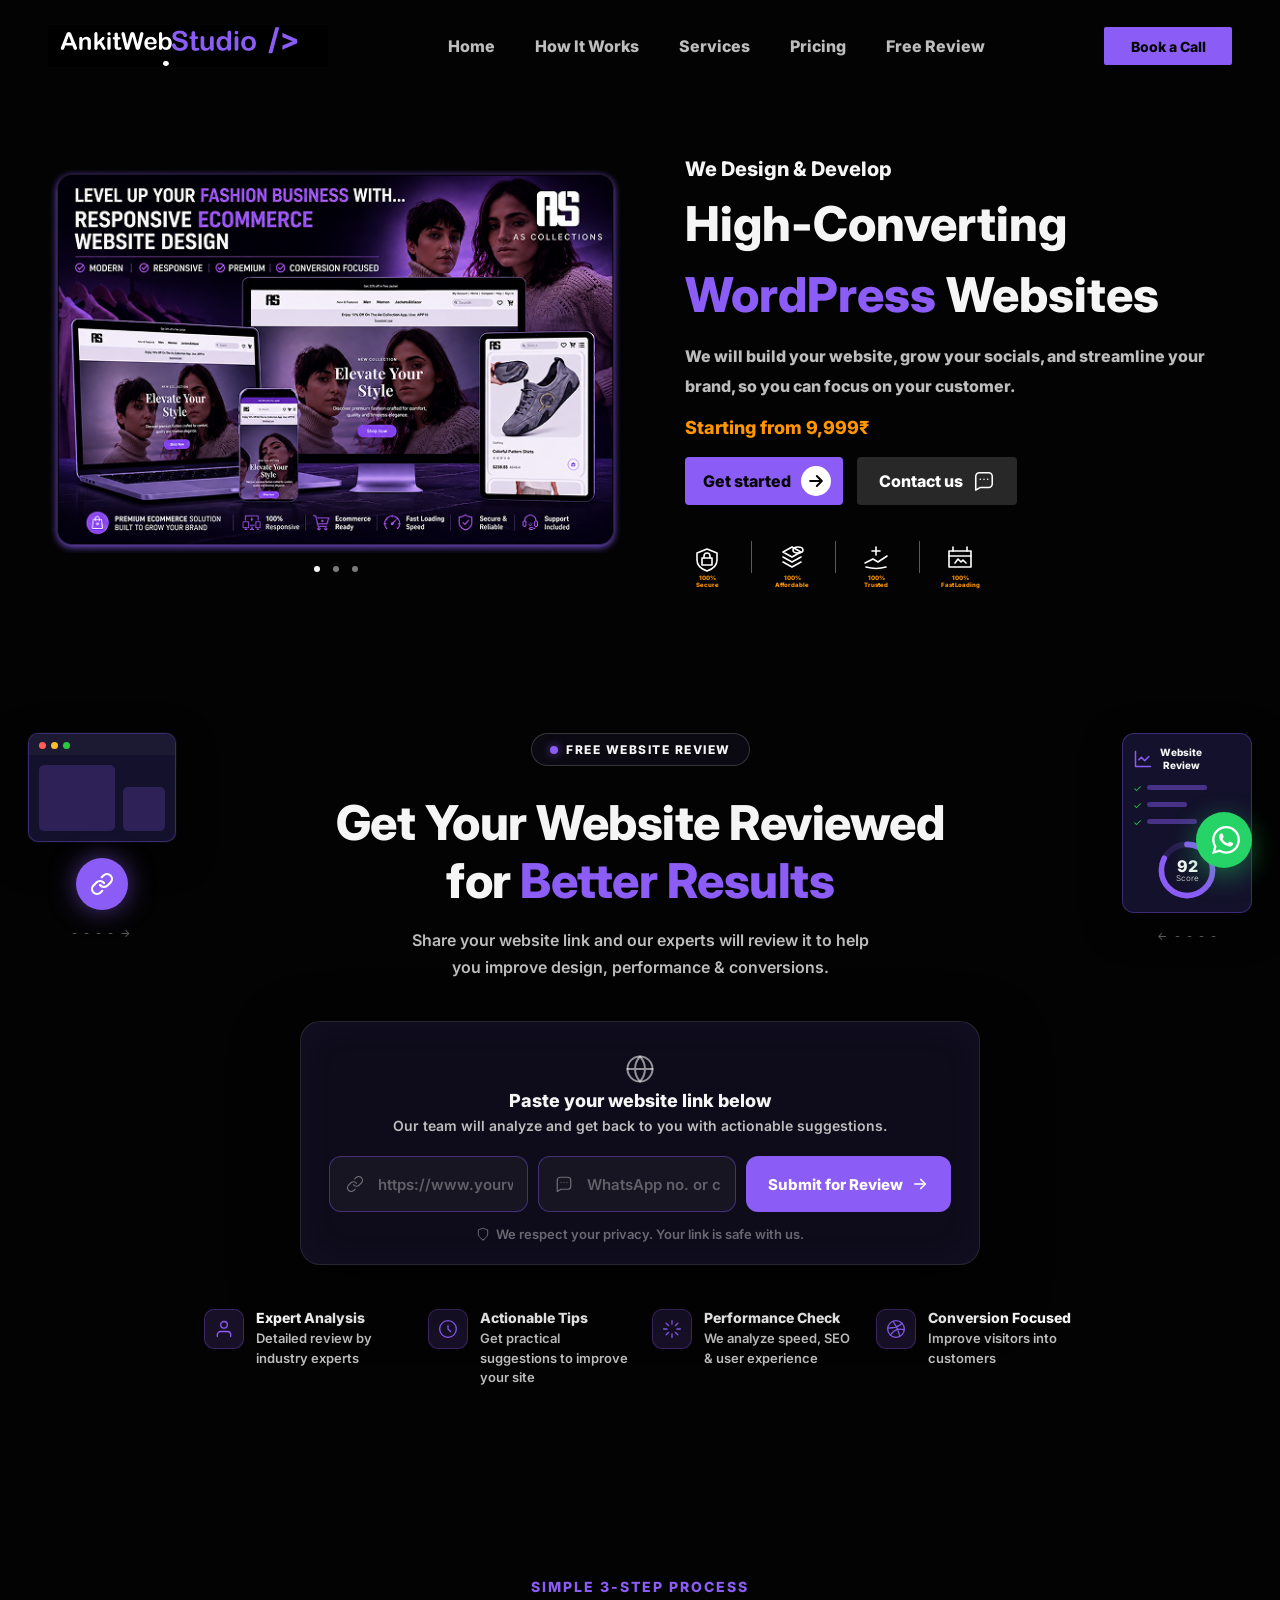
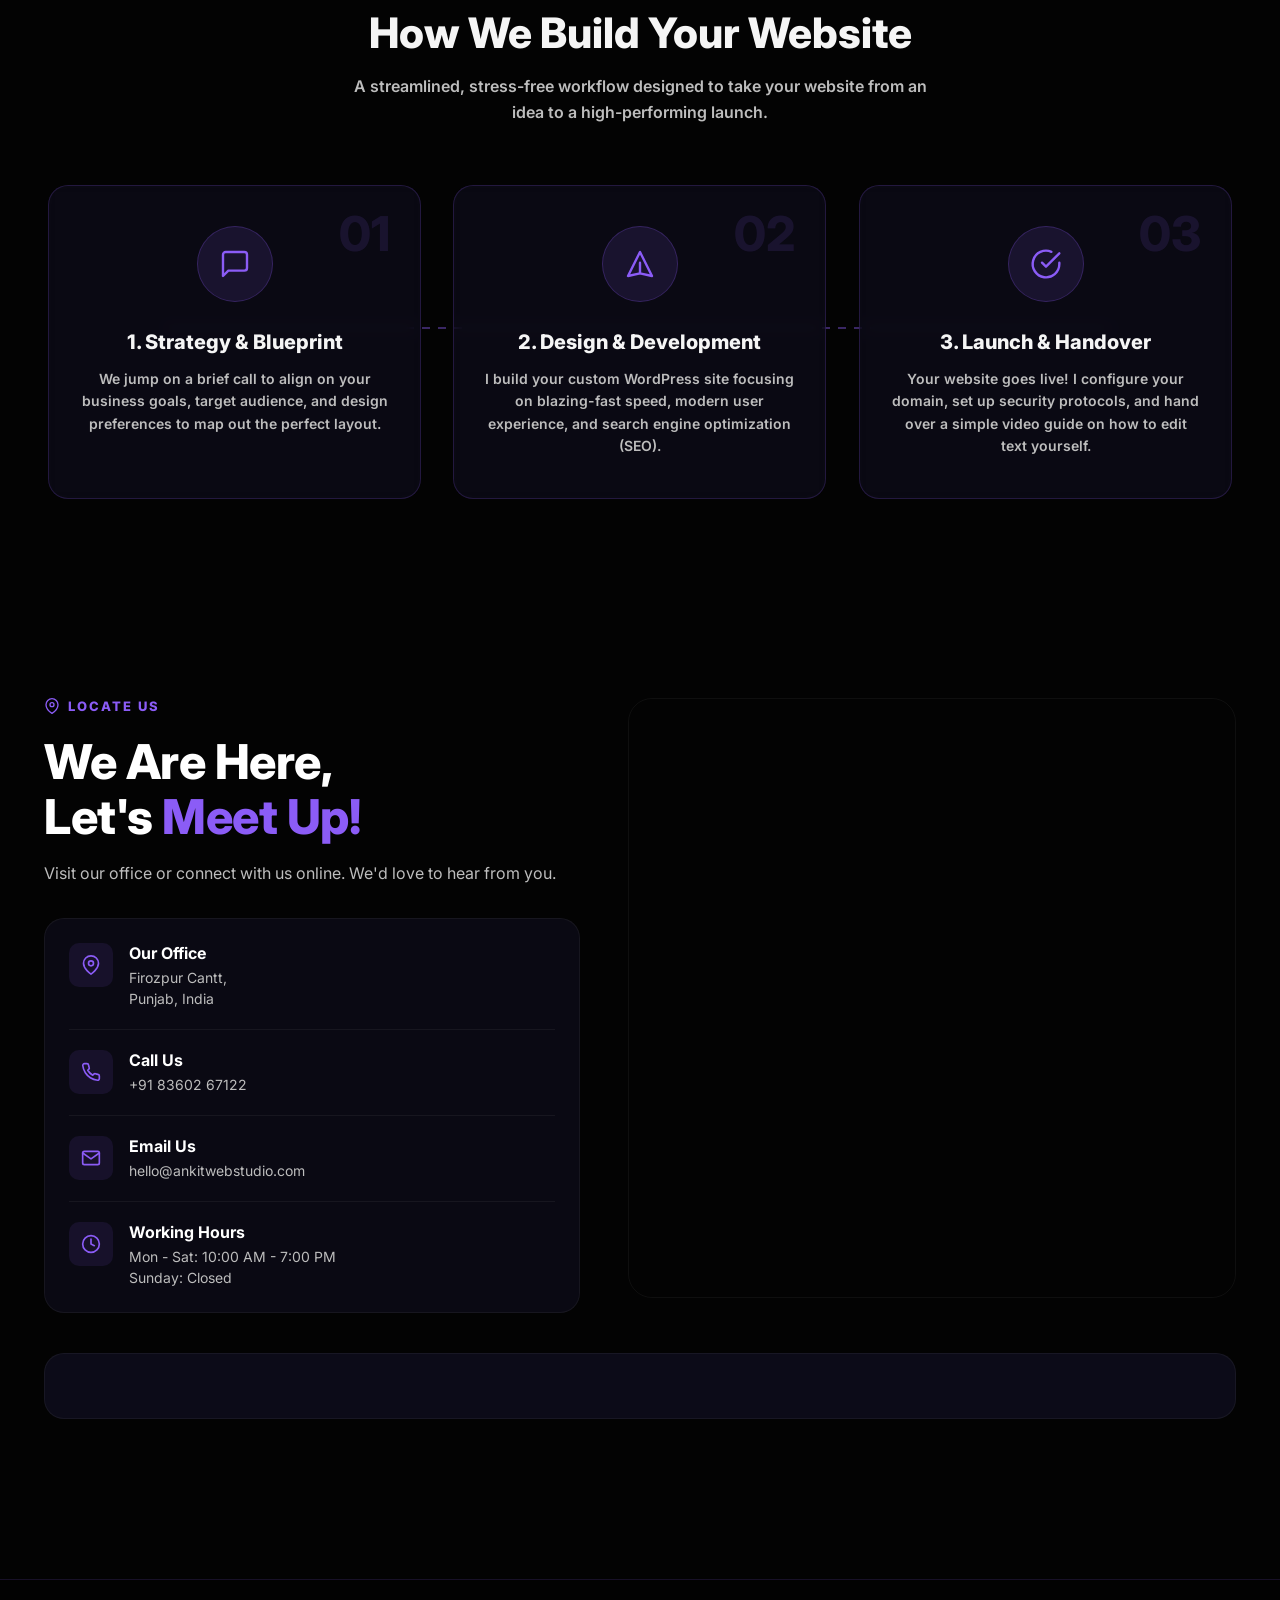
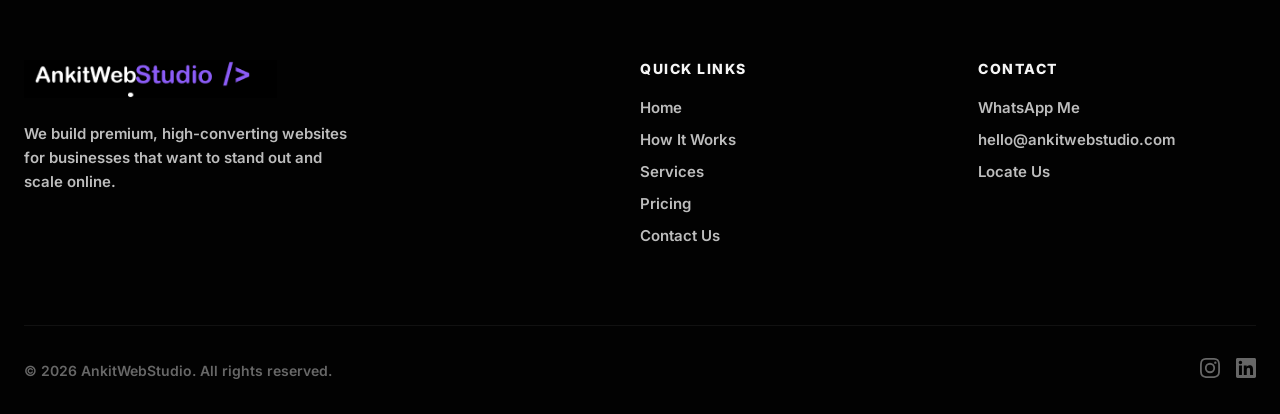
==== index.html @ 0207dfc1 "Nn" ====
<!DOCTYPE html>
<html lang="en">
<head>

<link rel="icon" href="/favicon.png" type="image/png">
<link rel="apple-touch-icon" href="/favicon.png">
<meta name="theme-color" content="#000000">

  <meta charset="UTF-8">
  <meta name="viewport" content="width=device-width, initial-scale=1.0">
  <title>AnkitWebStudio | WordPress Web Design & Development</title>
  <meta name="description" content="AnkitWebStudio builds high-converting, premium WordPress websites starting from ₹9,999. Get a fast, secure, and SEO-optimized website for your business today.">
  <meta name="keywords" content="WordPress Web Design, Web Development, Custom Websites, E-commerce, WooCommerce, Website Redesign, Noida Web Designer, AnkitWebStudio">
  <meta name="author" content="AnkitWebStudio">
  <meta name="robots" content="index, follow">
  <link rel="canonical" href="https://www.ankitwebstudio.com/">
  


  <!-- Open Graph / Facebook -->
  <meta property="og:type" content="website">
  <meta property="og:url" content="https://www.ankitwebstudio.com/">
  <meta property="og:title" content="AnkitWebStudio | WordPress Web Design & Development">
  <meta property="og:description" content="AnkitWebStudio builds high-converting, premium WordPress websites starting from ₹9,999. Get a fast, secure, and SEO-optimized website for your business today.">
  <meta property="og:image" content="https://www.ankitwebstudio.com/Assets/final3 1.png">

  <!-- Twitter -->
  <meta property="twitter:card" content="summary_large_image">
  <meta property="twitter:url" content="https://www.ankitwebstudio.com/">
  <meta property="twitter:title" content="AnkitWebStudio | WordPress Web Design & Development">
  <meta property="twitter:description" content="AnkitWebStudio builds high-converting, premium WordPress websites starting from ₹9,999. Get a fast, secure, and SEO-optimized website for your business today.">
  <meta property="twitter:image" content="https://www.ankitwebstudio.com/asset/">

  <!-- Schema.org Markup -->
  <script type="application/ld+json">
  {
    "@context": "https://schema.org",
    "@type": "ProfessionalService",        
    "name": "AnkitWebStudio",
    "image": "https://www.ankitwebstudio.com/Assets/final3 1.png",
    "description": "AnkitWebStudio builds high-converting, premium WordPress websites starting from ₹9,999.",
    "address": {
      "@type": "PostalAddress",
      "streetAddress": "Firozpur Cantt",
      "addressLocality": "Firozpur Cantt",
      "addressRegion": "Punjab",
      "postalCode": "152001",
      "addressCountry": "IN"
    },
    "telephone": "+918360267122",
    "url": "https://www.ankitwebstudio.com",
    "priceRange": "₹9,999 - ₹25,000",
    "openingHoursSpecification": {
      "@type": "OpeningHoursSpecification",
      "dayOfWeek": [
        "Monday",
        "Tuesday",
        "Wednesday",
        "Thursday",
        "Friday",
        "Saturday"
      ],
      "opens": "10:00",
      "closes": "19:00"
    }
  }
  </script>

  <link rel="preconnect" href="https://fonts.googleapis.com">
  <link rel="preconnect" href="https://fonts.gstatic.com" crossorigin>
  <link href="https://fonts.googleapis.com/css2?family=Inter:wght@600;700;800&display=swap" rel="stylesheet">
  <link rel="stylesheet" href="style.css">
</head>
<body>
  <main class="page-shell">
    <header class="site-header" aria-label="Primary navigation">
      <a class="brand" href="#" aria-label="AnkitWebStudio home">
        <img src="Assets/final3 1.png" alt="AnkitWebStudio">
      </a>

      <button class="menu-toggle" type="button" aria-label="Open menu" aria-expanded="false">
        <span></span>
        <span></span>
        <span></span>
      </button>

      <nav class="main-nav" aria-label="Main menu">
        <a href="#home">Home</a>
        <a href="#process">How It Works</a>
        <a href="services.html">Services</a>
        <a href="services.html#pricing">Pricing</a>
        <a href="#review">Free Review</a>
      </nav>

      <a class="header-cta" href="tel:+918360267122">Book a Call</a>
    </header>

    <section class="hero" id="home">
      <div class="slider-panel" aria-label="Website design preview">
        <div class="slider-frame">
           <a href="https://as-collections-delta.vercel.app/">
          <img class="slide-image active" src="Assets/heroimg.png" alt="Fashion ecommerce website preview across laptop, desktop, phone, and tablet">
          </a>
        </div>
        <div class="slider-dots" role="tablist" aria-label="Preview slides">
          <button class="dot is-active" type="button" aria-label="Show slide 1"></button>
          <button class="dot" type="button" aria-label="Show slide 2"></button>
          <button class="dot" type="button" aria-label="Show slide 3"></button>
        </div>
      </div>

      <div class="hero-copy">
        <p class="eyebrow">We Design &amp; Develop</p>
        <h1>
          <span class="title-line">High-Converting</span>
          <span class="title-line title-service">
            <span class="accent-word">WordPress</span>
            <span>Websites</span>
          </span>
        </h1>
        <p class="subtitle">
          We will build your website, grow your socials, and streamline your
          brand, so you can focus on your customer.
          <strong>,Starting from 9,999₹</strong>
        </p>
        <p class="price-line">Starting from 9,999&#8377;</p>

        <div class="hero-actions">
          <a class="primary-btn" href="services.html#pricing">
            <span>Get started</span>
            <svg viewBox="0 0 24 24" aria-hidden="true">
              <path d="M5 12h12"></path>
              <path d="m13 6 6 6-6 6"></path>
            </svg>
          </a>
          <a class="secondary-btn" href="contact.html">
            <span>Contact us</span>
            <svg viewBox="0 0 24 24" aria-hidden="true">
              <path d="M21 15a4 4 0 0 1-4 4H8l-5 3V7a4 4 0 0 1 4-4h10a4 4 0 0 1 4 4z"></path>
              <path d="M8 10h.01"></path>
              <path d="M12 10h.01"></path>
              <path d="M16 10h.01"></path>
            </svg>
          </a>
        </div>

        <ul class="trust-list" aria-label="Website benefits">
          <li>
            <span class="trust-icon">
              <svg viewBox="0 0 32 32" aria-hidden="true">
                <path d="M6 12 16 8l10 4v7c0 6-4 9-10 11-6-2-10-5-10-11z"></path>
                <path d="M11 17h10v7H11z"></path>
                <path d="M13 17v-2a3 3 0 0 1 6 0v2"></path>
              </svg>
            </span>
            <span>100%</span>
            <b>Secure</b>
          </li>
          <li>
            <span class="trust-icon">
              <svg viewBox="0 0 32 32" aria-hidden="true">
                <path d="m7 21 9 5 9-5"></path>
                <path d="m7 16 9 5 9-5"></path>
                <path d="m7 11 9 5 9-5-9-5z"></path>
                <path d="M22 6c3 0 5 1 5 3s-2 3-5 3-5-1-5-3 2-3 5-3z"></path>
              </svg>
            </span>
            <span>100%</span>
            <b>Affordable</b>
          </li>
          <li>
            <span class="trust-icon">
              <svg viewBox="0 0 32 32" aria-hidden="true">
                <path d="m5 22 8-4 5 3 9-6"></path>
                <path d="M12 10h8"></path>
                <path d="M16 6v8"></path>
                <path d="M6 26c7 2 13 2 20 0"></path>
              </svg>
            </span>
            <span>100%</span>
            <b>Trusted</b>
          </li>
          <li>
            <span class="trust-icon">
              <svg viewBox="0 0 32 32" aria-hidden="true">
                <path d="M5 10h22v16H5z"></path>
                <path d="M5 15h22"></path>
                <path d="M9 6v4"></path>
                <path d="M23 6v4"></path>
                <path d="m11 22 3-4 3 3 2-2 3 3"></path>
              </svg>
            </span>
            <span>100%</span>
            <b>Fast Loading</b>
          </li>
        </ul>
      </div>
    </section>

    <section class="mobile-choice" aria-labelledby="choice-title">
      <h2 id="choice-title">Why Choose <span>AnkitWebStudio?</span></h2>
      <p>We don't just build websites, we build digital experiences that drive results.</p>
    </section>

    <!-- FREE WEBSITE REVIEW SECTION -->
    <section class="review-section" id="review" aria-labelledby="review-title">

      <!-- Floating mock UI cards -->
      <div class="review-mockup review-mockup--left" aria-hidden="true">
        <div class="mock-browser">
          <div class="mock-browser__dots">
            <span class="mock-dot mock-dot--red"></span>
            <span class="mock-dot mock-dot--yellow"></span>
            <span class="mock-dot mock-dot--green"></span>
          </div>
          <div class="mock-browser__body">
            <div class="mock-thumb mock-thumb--wide"></div>
            <div class="mock-thumb mock-thumb--sq"></div>
          </div>
        </div>
        <div class="mock-link-btn" aria-hidden="true">
          <svg viewBox="0 0 24 24" fill="none" stroke="currentColor" stroke-width="2.2" stroke-linecap="round" stroke-linejoin="round">
            <path d="M10 13a5 5 0 0 0 7.54.54l3-3a5 5 0 0 0-7.07-7.07l-1.72 1.71"/>
            <path d="M14 11a5 5 0 0 0-7.54-.54l-3 3a5 5 0 0 0 7.07 7.07l1.71-1.71"/>
          </svg>
        </div>
        <div class="mock-arrow mock-arrow--right" aria-hidden="true">- - - - →</div>
      </div>

      <div class="review-mockup review-mockup--right" aria-hidden="true">
        <div class="mock-score-card">
          <div class="mock-score-card__header">
            <svg viewBox="0 0 24 24" fill="none" stroke="currentColor" stroke-width="1.8" stroke-linecap="round" stroke-linejoin="round" class="mock-score-icon"><path d="M3 3v18h18"/><path d="m19 9-5 5-4-4-3 3"/></svg>
            <span>Website<br>Review</span>
          </div>
          <div class="mock-score-card__checks">
            <span class="mock-check">✓ <span class="mock-bar"></span></span>
            <span class="mock-check">✓ <span class="mock-bar mock-bar--sm"></span></span>
            <span class="mock-check">✓ <span class="mock-bar mock-bar--md"></span></span>
          </div>
          <div class="mock-score-ring">
            <svg viewBox="0 0 80 80" class="mock-ring-svg">
              <circle cx="40" cy="40" r="32" fill="none" stroke="rgba(139,92,246,.18)" stroke-width="7"/>
              <circle cx="40" cy="40" r="32" fill="none" stroke="#8B5CF6" stroke-width="7"
                stroke-dasharray="201" stroke-dashoffset="36" stroke-linecap="round"
                transform="rotate(-90 40 40)"/>
            </svg>
            <div class="mock-ring-label"><span class="mock-ring-num">92</span><small>Score</small></div>
          </div>
        </div>
        <div class="mock-arrow mock-arrow--left" aria-hidden="true">← - - - -</div>
      </div>

      <!-- Badge -->
      <div class="review-badge" aria-label="Free Website Review">
        <span class="review-badge__dot"></span>
        FREE WEBSITE REVIEW
      </div>

      <!-- Heading -->
      <h2 class="review-heading" id="review-title">
        Get Your Website Reviewed<br>
        for <span class="review-accent">Better Results</span>
      </h2>

      <p class="review-subheading">
        Share your website link and our experts will review it to help<br class="review-br">
        you improve design, performance &amp; conversions.
      </p>

      <!-- Input card -->
      <div class="review-card">
        <div class="review-card__top">
          <svg class="review-globe" viewBox="0 0 24 24" fill="none" stroke="currentColor" stroke-width="1.6" stroke-linecap="round" stroke-linejoin="round">
            <circle cx="12" cy="12" r="10"/><path d="M2 12h20M12 2a15.3 15.3 0 0 1 4 10 15.3 15.3 0 0 1-4 10 15.3 15.3 0 0 1-4-10 15.3 15.3 0 0 1 4-10z"/>
          </svg>
          <p class="review-card__title">Paste your website link below</p>
          <p class="review-card__desc">Our team will analyze and get back to you with actionable suggestions.</p>
        </div>

        <form class="review-form" id="review-form" action="https://formspree.io/f/mvzjgzwg" method="POST">
          <input type="hidden" name="_subject" value="New website review request from AnkitWebStudio">
          <div class="review-input-wrap">
            <label class="review-field">
              <svg class="review-link-icon" viewBox="0 0 24 24" fill="none" stroke="currentColor" stroke-width="1.6" stroke-linecap="round" stroke-linejoin="round" aria-hidden="true">
                <path d="M10 13a5 5 0 0 0 7.54.54l3-3a5 5 0 0 0-7.07-7.07l-1.72 1.71"/>
                <path d="M14 11a5 5 0 0 0-7.54-.54l-3 3a5 5 0 0 0 7.07 7.07l1.71-1.71"/>
              </svg>
              <input
                id="review-url-input"
                class="review-input"
                type="url"
                name="website_url"
                placeholder="https://www.yourwebsite.com"
                aria-label="Your website URL"
                required
              >
            </label>
            <label class="review-field">
              <svg class="review-link-icon" viewBox="0 0 24 24" fill="none" stroke="currentColor" stroke-width="1.6" stroke-linecap="round" stroke-linejoin="round" aria-hidden="true">
                <path d="M21 15a4 4 0 0 1-4 4H8l-5 3V7a4 4 0 0 1 4-4h10a4 4 0 0 1 4 4z"/>
                <path d="M8 10h.01"/>
                <path d="M12 10h.01"/>
                <path d="M16 10h.01"/>
              </svg>
              <input
                id="review-whatsapp-input"
                class="review-input"
                type="text"
                name="whatsapp"
                placeholder="WhatsApp no. or chat link"
                aria-label="Your WhatsApp number or chat link"
                required
              >
            </label>
            <button class="review-submit-btn" type="submit" id="review-submit-btn">
              Submit for Review
              <svg viewBox="0 0 24 24" fill="none" stroke="currentColor" stroke-width="2.2" stroke-linecap="round" stroke-linejoin="round">
                <path d="M5 12h14"/><path d="m13 6 6 6-6 6"/>
              </svg>
            </button>
          </div>
        </form>

        <p class="review-privacy">
          <svg viewBox="0 0 24 24" fill="none" stroke="currentColor" stroke-width="1.6" stroke-linecap="round" stroke-linejoin="round">
            <path d="M12 22s8-4 8-10V5l-8-3-8 3v7c0 6 8 10 8 10z"/>
          </svg>
          We respect your privacy. Your link is safe with us.
        </p>
      </div>

      <!-- Feature pills -->
      <div class="review-features" role="list">
        <div class="review-feature" role="listitem">
          <span class="review-feature__icon">
            <svg viewBox="0 0 24 24" fill="none" stroke="currentColor" stroke-width="1.6" stroke-linecap="round" stroke-linejoin="round">
              <path d="M20 21v-2a4 4 0 0 0-4-4H8a4 4 0 0 0-4 4v2"/><circle cx="12" cy="7" r="4"/>
            </svg>
          </span>
          <div>
            <strong>Expert Analysis</strong>
            <p>Detailed review by industry experts</p>
          </div>
        </div>
        <div class="review-feature" role="listitem">
          <span class="review-feature__icon">
            <svg viewBox="0 0 24 24" fill="none" stroke="currentColor" stroke-width="1.6" stroke-linecap="round" stroke-linejoin="round">
              <circle cx="12" cy="12" r="10"/><path d="M12 8v4l3 3"/>
            </svg>
          </span>
          <div>
            <strong>Actionable Tips</strong>
            <p>Get practical suggestions to improve your site</p>
          </div>
        </div>
        <div class="review-feature" role="listitem">
          <span class="review-feature__icon">
            <svg viewBox="0 0 24 24" fill="none" stroke="currentColor" stroke-width="1.6" stroke-linecap="round" stroke-linejoin="round">
              <path d="M12 2v4M12 18v4M4.93 4.93l2.83 2.83M16.24 16.24l2.83 2.83M2 12h4M18 12h4M4.93 19.07l2.83-2.83M16.24 7.76l2.83-2.83"/>
            </svg>
          </span>
          <div>
            <strong>Performance Check</strong>
            <p>We analyze speed, SEO &amp; user experience</p>
          </div>
        </div>
        <div class="review-feature" role="listitem">
          <span class="review-feature__icon">
            <svg viewBox="0 0 24 24" fill="none" stroke="currentColor" stroke-width="1.6" stroke-linecap="round" stroke-linejoin="round">
              <circle cx="12" cy="12" r="10"/><path d="M8.56 2.75c4.37 6.03 6.02 9.42 8.03 17.72m2.54-15.38c-3.72 4.35-8.94 5.66-16.88 5.85m19.5 1.9c-3.5-.93-6.63-.82-8.94 0-2.58.92-5.01 2.86-7.44 6.32"/>
            </svg>
          </span>
          <div>
            <strong>Conversion Focused</strong>
            <p>Improve visitors into customers</p>
          </div>
        </div>
      </div>

    </section>

    <!-- HOW IT WORKS (PROCESS) SECTION -->
    <section class="process-section" id="process" aria-labelledby="process-title">
      <div class="process-header">
        <span class="process-eyebrow">SIMPLE 3-STEP PROCESS</span>
        <h2 class="process-title" id="process-title">How We Build Your Website</h2>
        <p class="process-subtitle">A streamlined, stress-free workflow designed to take your website from an idea to a high-performing launch.</p>
      </div>

      <div class="process-grid">
        <!-- Step 1 -->
        <div class="process-card">
          <div class="process-number">01</div>
          <div class="process-icon-wrap">
            <svg viewBox="0 0 24 24" fill="none" stroke="currentColor" stroke-width="1.8" stroke-linecap="round" stroke-linejoin="round">
              <path d="M21 15a2 2 0 0 1-2 2H7l-4 4V5a2 2 0 0 1 2-2h14a2 2 0 0 1 2 2z"/>
            </svg>
          </div>
          <h3>1. Strategy &amp; Blueprint</h3>
          <p>We jump on a brief call to align on your business goals, target audience, and design preferences to map out the perfect layout.</p>
        </div>

        <!-- Step 2 -->
        <div class="process-card">
          <div class="process-number">02</div>
          <div class="process-icon-wrap">
            <svg viewBox="0 0 24 24" fill="none" stroke="currentColor" stroke-width="1.8" stroke-linecap="round" stroke-linejoin="round">
              <path d="M12 19l9 2-9-18-9 18 9-2zm0 0v-8"/>
            </svg>
          </div>
          <h3>2. Design &amp; Development</h3>
          <p>I build your custom WordPress site focusing on blazing-fast speed, modern user experience, and search engine optimization (SEO).</p>
        </div>

        <!-- Step 3 -->
        <div class="process-card">
          <div class="process-number">03</div>
          <div class="process-icon-wrap">
            <svg viewBox="0 0 24 24" fill="none" stroke="currentColor" stroke-width="1.8" stroke-linecap="round" stroke-linejoin="round">
              <path d="M22 11.08V12a10 10 0 1 1-5.93-9.14"/><polyline points="22 4 12 14.01 9 11.01"/>
            </svg>
          </div>
          <h3>3. Launch &amp; Handover</h3>
          <p>Your website goes live! I configure your domain, set up security protocols, and hand over a simple video guide on how to edit text yourself.</p>
        </div>
      </div>
    </section>

    <!-- LOCATE US SECTION -->
    <section id="locate-us" class="locate-section" aria-labelledby="locate-title">
      <div class="locate-inner">
        <div class="locate-content">
          <div class="locate-eyebrow">
            <svg viewBox="0 0 24 24" fill="none" stroke="currentColor" stroke-width="2" stroke-linecap="round" stroke-linejoin="round">
              <path d="M21 10c0 7-9 13-9 13s-9-6-9-13a9 9 0 0 1 18 0z"></path><circle cx="12" cy="10" r="3"></circle>
            </svg>
            LOCATE US
          </div>
          <h2 class="locate-title" id="locate-title">We Are Here,<br>Let's <span class="accent-word">Meet Up!</span></h2>
          <p class="locate-sub">Visit our office or connect with us online. We'd love to hear from you.</p>

          <div class="locate-cards">
            <div class="loc-card">
              <div class="loc-card-icon">
                <svg viewBox="0 0 24 24" fill="none" stroke="currentColor" stroke-width="2" stroke-linecap="round" stroke-linejoin="round"><path d="M21 10c0 7-9 13-9 13s-9-6-9-13a9 9 0 0 1 18 0z"></path><circle cx="12" cy="10" r="3"></circle></svg>
              </div>
              <div class="loc-card-text">
                <h4>Our Office</h4>
                <p>Firozpur Cantt,<br>Punjab, India</p>
              </div>
            </div>

            <div class="loc-card">
              <div class="loc-card-icon">
                <svg viewBox="0 0 24 24" fill="none" stroke="currentColor" stroke-width="2" stroke-linecap="round" stroke-linejoin="round"><path d="M22 16.92v3a2 2 0 0 1-2.18 2 19.79 19.79 0 0 1-8.63-3.07 19.5 19.5 0 0 1-6-6 19.79 19.79 0 0 1-3.07-8.67A2 2 0 0 1 4.11 2h3a2 2 0 0 1 2 1.72 12.84 12.84 0 0 0 .7 2.81 2 2 0 0 1-.45 2.11L8.09 9.91a16 16 0 0 0 6 6l1.27-1.27a2 2 0 0 1 2.11-.45 12.84 12.84 0 0 0 2.81.7A2 2 0 0 1 22 16.92z"></path></svg>
              </div>
              <div class="loc-card-text">
                <h4>Call Us</h4>
                <p>+91 83602 67122</p>
              </div>
            </div>

            <div class="loc-card">
              <div class="loc-card-icon">
                <svg viewBox="0 0 24 24" fill="none" stroke="currentColor" stroke-width="2" stroke-linecap="round" stroke-linejoin="round"><path d="M4 4h16c1.1 0 2 .9 2 2v12c0 1.1-.9 2-2 2H4c-1.1 0-2-.9-2-2V6c0-1.1.9-2 2-2z"></path><polyline points="22,6 12,13 2,6"></polyline></svg>
              </div>
              <div class="loc-card-text">
                <h4>Email Us</h4>
                <p>hello@ankitwebstudio.com</p>
              </div>
            </div>

            <div class="loc-card">
              <div class="loc-card-icon">
                <svg viewBox="0 0 24 24" fill="none" stroke="currentColor" stroke-width="2" stroke-linecap="round" stroke-linejoin="round"><circle cx="12" cy="12" r="10"></circle><polyline points="12 6 12 12 16 14"></polyline></svg>
              </div>
              <div class="loc-card-text">
                <h4>Working Hours</h4>
                <p>Mon - Sat: 10:00 AM - 7:00 PM<br>Sunday: Closed</p>
              </div>
            </div>
          </div>
        </div>

        <div class="locate-map">
          <iframe src="https://www.google.com/maps/embed?pb=!1m18!1m12!1m3!1d54767.97257193576!2d74.57470505595008!3d30.914672060058198!2m3!1f0!2f0!3f0!3m2!1i1024!2i768!4f13.1!3m3!1m2!1s0x3919e8380e26bf27%3A0xef024b3e6cf858f2!2sFerozepur%20Cantt%2C%20Punjab!5e0!3m2!1sen!2sin!4v1781975484065!5m2!1sen!2sin"  width="100%" height="100%" style="border:0; filter: invert(90%) hue-rotate(180deg);" allowfullscreen="" loading="lazy" referrerpolicy="no-referrer-when-downgrade"></iframe>
        </div>
      </div>

      <div class="locate-bottom-banner">
        
          
        </div>
        
      </div>
    </section>
  </main>

  <!-- SITE FOOTER -->
  <footer class="site-footer">
    <div class="footer-inner">
      <div class="footer-brand">
        <img src="Assets/final3 1.png" alt="AnkitWebStudio">
        <p class="footer-desc">We build premium, high-converting websites for businesses that want to stand out and scale online.</p>
      </div>
      
      <div class="footer-col">
        <h4>Quick Links</h4>
        <ul>
          <li><a href="#home">Home</a></li>
          <li><a href="#process">How It Works</a></li>
          <li><a href="services.html">Services</a></li>
          <li><a href="services.html#pricing">Pricing</a></li>
          <li><a href="contact.html">Contact Us</a></li>
        </ul>
      </div>

      <div class="footer-col">
        <h4>Contact</h4>
        <ul>
          <li><a href="https://wa.me/918360267122" target="_blank" rel="noopener noreferrer">WhatsApp Me</a></li>
          <li><a href="mailto:hello@ankitwebstudio.com">hello@ankitwebstudio.com</a></li>
          <li><a href="contact.html">Locate Us</a></li>
        </ul>
      </div>
    </div>

    <div class="footer-bottom">
      <div class="footer-copyright">
        &copy; 2026 AnkitWebStudio. All rights reserved.
      </div>
      <div class="footer-socials">
        <a href="#" aria-label="Instagram">
          <svg viewBox="0 0 24 24"><path d="M12 2.163c3.204 0 3.584.012 4.85.07 3.252.148 4.771 1.691 4.919 4.919.058 1.265.069 1.645.069 4.849 0 3.205-.012 3.584-.069 4.849-.149 3.225-1.664 4.771-4.919 4.919-1.266.058-1.644.07-4.85.07-3.204 0-3.584-.012-4.849-.07-3.26-.149-4.771-1.699-4.919-4.92-.058-1.265-.07-1.644-.07-4.849 0-3.204.013-3.583.07-4.849.149-3.227 1.664-4.771 4.919-4.919 1.266-.057 1.645-.069 4.849-.069zM12 0C8.741 0 8.333.014 7.053.072 2.695.272.273 2.69.073 7.052.014 8.333 0 8.741 0 12c0 3.259.014 3.668.072 4.948.2 4.358 2.618 6.78 6.98 6.98C8.333 23.986 8.741 24 12 24c3.259 0 3.668-.014 4.948-.072 4.354-.2 6.782-2.618 6.979-6.98.059-1.28.073-1.689.073-4.948 0-3.259-.014-3.667-.072-4.947-.196-4.354-2.617-6.78-6.979-6.98C15.668.014 15.259 0 12 0zm0 5.838a6.162 6.162 0 100 12.324 6.162 6.162 0 000-12.324zM12 16a4 4 0 110-8 4 4 0 010 8zm6.406-11.845a1.44 1.44 0 100 2.881 1.44 1.44 0 000-2.881z"/></svg>
        </a>
        <a href="#" aria-label="LinkedIn">
          <svg viewBox="0 0 24 24"><path d="M20.447 20.452h-3.554v-5.569c0-1.328-.027-3.037-1.852-3.037-1.853 0-2.136 1.445-2.136 2.939v5.667H9.351V9h3.414v1.561h.046c.477-.9 1.637-1.85 3.37-1.85 3.601 0 4.267 2.37 4.267 5.455v6.286zM5.337 7.433c-1.144 0-2.063-.926-2.063-2.065 0-1.138.92-2.063 2.063-2.063 1.14 0 2.064.925 2.064 2.063 0 1.139-.925 2.065-2.064 2.065zm1.782 13.019H3.555V9h3.564v11.452zM22.225 0H1.771C.792 0 0 .774 0 1.729v20.542C0 23.227.792 24 1.771 24h20.451C23.2 24 24 23.227 24 22.271V1.729C24 .774 23.2 0 22.222 0h.003z"/></svg>
        </a>
      </div>
    </div>
  </footer>

  <div class="mobile-sticky-cta" aria-label="Quick actions">
    <a class="primary-btn" href="services.html#pricing">
      <span>Get started</span>
      <svg viewBox="0 0 24 24" aria-hidden="true">
        <path d="M5 12h12"></path>
        <path d="m13 6 6 6-6 6"></path>
      </svg>
    </a>
    <a class="secondary-btn call-btn" href="tel:+918360267122">
      <span>Book a Call</span>
      <svg viewBox="0 0 24 24" aria-hidden="true">
        <path d="M22 16.92v3a2 2 0 0 1-2.18 2 19.7 19.7 0 0 1-8.59-3.06 19.4 19.4 0 0 1-6-6A19.7 19.7 0 0 1 2.18 4.18 2 2 0 0 1 4.16 2h3a2 2 0 0 1 2 1.72c.13.96.35 1.9.65 2.8a2 2 0 0 1-.45 2.11L8.09 9.91a16 16 0 0 0 6 6l1.27-1.27a2 2 0 0 1 2.11-.45c.9.3 1.84.52 2.8.65A2 2 0 0 1 22 16.92z"></path>
      </svg>
    </a>
  </div>

  <!-- WHATSAPP FLOATING BUTTON -->
  <a
    id="whatsapp-fab"
    class="wa-fab"
    href="https://wa.me/918360267122?text=Hi%20Ankit!%20I%20found%20your%20website%20and%20I'm%20interested%20in%20getting%20a%20website%20built."
    target="_blank"
    rel="noopener noreferrer"
    aria-label="Chat with Ankit on WhatsApp"
  >
    <svg class="wa-fab__icon" viewBox="0 0 24 24" fill="currentColor" aria-hidden="true">
      <path d="M17.472 14.382c-.297-.149-1.758-.867-2.03-.967-.273-.099-.471-.148-.67.15-.197.297-.767.966-.94 1.164-.173.199-.347.223-.644.075-.297-.15-1.255-.463-2.39-1.475-.883-.788-1.48-1.761-1.653-2.059-.173-.297-.018-.458.13-.606.134-.133.298-.347.446-.52.149-.174.198-.298.298-.497.099-.198.05-.371-.025-.52-.075-.149-.669-1.612-.916-2.207-.242-.579-.487-.5-.669-.51-.173-.008-.371-.01-.57-.01-.198 0-.52.074-.792.372-.272.297-1.04 1.016-1.04 2.479 0 1.462 1.065 2.875 1.213 3.074.149.198 2.096 3.2 5.077 4.487.709.306 1.262.489 1.694.625.712.227 1.36.195 1.871.118.571-.085 1.758-.719 2.006-1.413.248-.694.248-1.289.173-1.413-.074-.124-.272-.198-.57-.347m-5.421 7.403h-.004a9.87 9.87 0 01-5.031-1.378l-.361-.214-3.741.982.998-3.648-.235-.374a9.86 9.86 0 01-1.51-5.26c.001-5.45 4.436-9.884 9.888-9.884 2.64 0 5.122 1.03 6.988 2.898a9.825 9.825 0 012.893 6.994c-.003 5.45-4.437 9.884-9.885 9.884m8.413-18.297A11.815 11.815 0 0012.05 0C5.495 0 .16 5.335.157 11.892c0 2.096.547 4.142 1.588 5.945L.057 24l6.305-1.654a11.882 11.882 0 005.683 1.448h.005c6.554 0 11.89-5.335 11.893-11.893a11.821 11.821 0 00-3.48-8.413z"/>
    </svg>
    <span class="wa-fab__label">Chat with Ankit</span>
    <span class="wa-fab__ping" aria-hidden="true"></span>
  </a>

  <script src="script.js"></script>
</body>
</html>
---- style.css ----
:root {
  --color-bg: #030303;
  --color-text: #f5f5f5;
  --color-muted: #bdbdbd;
  --color-purple: #8B5CF6;
  --color-orange: #FF9500;
  --color-button-dark: #282828;
}

* {
  box-sizing: border-box;
  margin: 0;
  padding: 0;
}

html {
  scroll-behavior: smooth;
}

body {
  min-height: 100vh;
  background: var(--color-bg);
  color: var(--color-text);
  font-family: Inter, Arial, Helvetica, sans-serif;
  letter-spacing: 0;
}

a {
  color: inherit;
  text-decoration: none;
}

button {
  border: 0;
  font: inherit;
}

.page-shell {
  min-height: 100vh;
  overflow: hidden;
  background: var(--color-bg);
}

.reveal-on-scroll {
  opacity: 0;
  transform: translateY(34px);
  transition: opacity 700ms ease, transform 700ms cubic-bezier(0.21, 1, 0.3, 1);
  transition-delay: var(--reveal-delay, 0ms);
  will-change: opacity, transform;
}

.reveal-on-scroll.is-visible {
  opacity: 1;
  transform: translateY(0);
}

@media (prefers-reduced-motion: reduce) {
  .reveal-on-scroll {
    opacity: 1;
    transform: none;
    transition: none;
  }
}

.site-header {
  display: grid;
  grid-template-columns: 280px 1fr 128px;
  align-items: center;
  gap: 10px;
  width: min(100%, 1240px);
  margin: 0 auto;
  padding: 20px 0 0;
  
}

.brand {
  display: inline-flex;
  align-items: center;
  width: 280px;
  height: 52px;
}

.brand img {
  display: block;
  width: 280px;
  height: 52px;
  object-fit: contain;
}

.main-nav {
  display: flex;
  justify-content: center;
  align-items: center;
  gap: 40px;
  color: var(--color-muted);
  font-size: 16px;
  font-weight: 800;
  line-height: 1;
  
}
.main-nav a,
.header-cta,
.primary-btn,
.secondary-btn,
.dot,
.menu-toggle {
  transition: color 180ms ease, background 180ms ease, transform 180ms ease, opacity 180ms ease;
}

.main-nav a:hover {
  color: var(--color-text);
}

.header-cta {
  display: inline-flex;
  align-items: center;
  justify-content: center;
  width: 128px;
  height: 38px;
  border-radius: 2px;
  background: var(--color-purple);
  color: #050505;
  font-size: 14px;
  font-weight: 800;
}

.header-cta:hover,
.primary-btn:hover {
  transform: translateY(-2px);
  background: #9b70ff;
}

.menu-toggle {
  display: none;
  width: 42px;
  height: 42px;
  flex-direction: column;
  justify-content: center;
  gap: 6px;
  justify-self: end;
  background: transparent;
  cursor: pointer;
}

.menu-toggle span {
  display: block;
  width: 28px;
  height: 2px;
  border-radius: 99px;
  background: var(--color-text);
}

.hero {
  display: grid;
  grid-template-columns: 575px minmax(0, 1fr);
  align-items: center;
  gap: 64px;
  width: min(100%, 1258px);
  margin: 82px auto 0;
  padding-bottom: 64px;
}

.slider-panel {
  width: 575px;
}

.slider-frame {
  width: 575px;
  height: 383px;
  overflow: hidden;
  border-radius: 12px;
}

.slide-image {
  display: block;
  width: 575px;
  height: 383px;
  object-fit: cover;
  opacity: 1;
  transform: scale(1);
  transition: opacity 240ms ease, transform 240ms ease;
}

.slide-image.is-changing {
  opacity: .68;
  transform: scale(.995);
}

.slider-dots {
  display: flex;
  justify-content: center;
  gap: 13px;
  margin-top: 13px;
}

.dot {
  width: 6px;
  height: 6px;
  border-radius: 999px;
  background: rgba(255, 255, 255, .48);
  cursor: pointer;
}

.dot.is-active {
  background: var(--color-text);
}

.hero-copy {
  align-self: start;
  padding-top: 3px;
}

.eyebrow {
  color: var(--color-text);
  font-size: 20px;
  font-weight: 800;
  line-height: 1.2;
  margin-bottom: 15px;
}

h1 {
  display: grid;
  gap: 16px;
  color: var(--color-text);
  font-size: 48px;
  font-weight: 800;
  line-height: 1.15;
  letter-spacing: 0;
}

h1 > span {
  display: block;
}

.title-service span {
  display: inline;
}

.accent-word {
  color: var(--color-purple);
}

.subtitle {
  max-width: 574px;
  margin-top: 20px;
  color: var(--color-muted);
  font-size: 16px;
  font-weight: 800;
  line-height: 1.85;
}

.subtitle strong {
  display: none;
}

.price-line {
  margin-top: 14px;
  color: var(--color-orange);
  font-size: 18px;
  font-weight: 800;
  line-height: 1.35;
}

.hero-actions {
  display: flex;
  flex-wrap: wrap;
  gap: 14px;
  margin-top: 17px;
}

.primary-btn,
.secondary-btn {
  display: inline-flex;
  align-items: center;
  justify-content: center;
  height: 48px;
  border-radius: 4px;
  font-size: 16px;
  font-weight: 800;
}

.primary-btn {
  gap: 10px;
  min-width: 158px;
  padding: 0 12px 0 17px;
  background: var(--color-purple);
  color: #050505;
}

.primary-btn svg {
  width: 30px;
  height: 30px;
  padding: 5px;
  border-radius: 999px;
  background: #ffffff;
  stroke: #050505;
  stroke-width: 2.4;
  stroke-linecap: round;
  stroke-linejoin: round;
  fill: none;
}

.secondary-btn {
  gap: 10px;
  min-width: 134px;
  padding: 0 22px;
  background: var(--color-button-dark);
  color: #ffffff;
}

.secondary-btn:hover {
  transform: translateY(-2px);
  background: #333333;
}

.secondary-btn svg {
  width: 22px;
  height: 22px;
  stroke: #ffffff;
  stroke-width: 1.7;
  stroke-linecap: round;
  stroke-linejoin: round;
  fill: none;
}

.trust-list {
  display: flex;
  align-items: flex-start;
  gap: 22px;
  margin-top: 36px;
  list-style: none;
}

.trust-list li {
  position: relative;
  display: grid;
  justify-items: center;
  min-width: 44px;
  color: var(--color-orange);
  font-size: 6px;
  font-weight: 800;
  line-height: 1.15;
}

.trust-list li + li {
  padding-left: 20px;
}

.trust-list li + li::before {
  position: absolute;
  top: 0;
  left: 0;
  width: 1px;
  height: 32px;
  content: "";
  background: rgba(255, 255, 255, .35);
}

.trust-icon {
  display: grid;
  place-items: center;
  width: 42px;
  height: 32px;
  margin-bottom: 2px;
}

.trust-icon svg {
  width: 42px;
  height: 32px;
  stroke: #ffffff;
  stroke-width: 1.6;
  stroke-linecap: round;
  stroke-linejoin: round;
  fill: none;
}

.trust-list b {
  color: var(--color-orange);
  font-size: 6px;
  font-weight: 800;
}

.mobile-choice,
.mobile-sticky-cta {
  display: none;
}

@media (max-width: 1320px) {
  .site-header,
  .hero {
    width: calc(100% - 96px);
  }

  .hero {
    gap: 62px;
  }
}

@media (max-width: 1120px) {
  .site-header {
    grid-template-columns: 280px auto auto;
  }

  .main-nav {
    gap: 22px;
    font-size: 15px;
  }

  .hero {
    grid-template-columns: 1fr;
    justify-items: center;
    gap: 38px;
    margin-top: 56px;
  }

  .hero-copy {
    width: min(575px, 100%);
    padding-top: 0;
  }
}

@media (max-width: 760px) {
  body {
    padding-bottom: 0;
  }

  .page-shell {
    position: relative;
    overflow: clip;
    background:
      linear-gradient(145deg, rgba(139, 92, 246, .08), rgba(0, 0, 0, 0) 42%),
      linear-gradient(180deg, #020202 0%, #050505 48%, #08030f 100%);
  }

  .page-shell::before {
    position: absolute;
    top: 126px;
    left: 0;
    z-index: 0;
    width: 100%;
    height: 1px;
    content: "";
    background: rgba(139, 92, 246, .34);
  }

  .page-shell > * {
    position: relative;
    z-index: 1;
  }

  .site-header {
    position: relative;
    z-index: 100;
    grid-template-columns: 1fr auto;
    gap: 16px;
    width: 100%;
    margin: 0;
    padding: 28px 24px 25px;
    border-bottom: 1px solid rgba(139, 92, 246, .28);
    background: rgba(0, 0, 0, .78);
  }

  .brand,
  .brand img {
    width: min(280px, calc(100vw - 122px));
    height: 42px;
    min-height: 42px;
    object-fit: contain;
  }

  .menu-toggle {
    display: inline-flex;
    position: relative;
    z-index: 1001;
    width: 48px;
    height: 48px;
    border: 1px solid rgba(139, 92, 246, .45);
    border-radius: 12px;
    background: rgba(14, 12, 22, .88);
    box-shadow: inset 0 0 0 1px rgba(255, 255, 255, .03);
    gap: 6px;
    flex-direction: column;
    align-items: center;
    justify-content: center;
    cursor: pointer;
    transition: border-color 200ms ease, background 200ms ease;
  }

  .menu-toggle:hover {
    border-color: rgba(139, 92, 246, .8);
    background: rgba(30, 20, 50, .9);
  }

  .menu-toggle span {
    width: 22px;
    height: 2px;
    border-radius: 99px;
    background: var(--color-text);
    transition: transform 280ms ease, opacity 200ms ease, width 200ms ease;
    transform-origin: center;
  }

  /* Animated X when open */
  .site-header.nav-open .menu-toggle span:nth-child(1) {
    transform: translateY(8px) rotate(45deg);
  }
  .site-header.nav-open .menu-toggle span:nth-child(2) {
    opacity: 0;
    width: 0;
  }
  .site-header.nav-open .menu-toggle span:nth-child(3) {
    transform: translateY(-8px) rotate(-45deg);
  }

  /* Sidebar Overlay */
  .nav-overlay {
    position: fixed;
    inset: 0;
    z-index: 100;
    background: rgba(0, 0, 0, 0);
    backdrop-filter: blur(0px);
    pointer-events: none;
    transition: background 320ms ease, backdrop-filter 320ms ease;
  }

  .site-header.nav-open ~ .nav-overlay,
  .nav-overlay.is-open {
    z-index: 10;
    background: rgba(0, 0, 0, .55);
    backdrop-filter: blur(4px);
    pointer-events: all;
  }

  /* Sidebar Panel */
  .main-nav {
    position: fixed;
    top: 0;
    right: 0;
    z-index: 1000;
    display: flex !important;
    flex-direction: column;
    align-items: flex-start;
    width: min(300px, 82vw);
    height: 100dvh;
    padding: 0;
    background: rgba(10, 8, 20, .97);
    border-left: 1px solid rgba(139, 92, 246, .28);
    box-shadow: -20px 0 60px rgba(0, 0, 0, .5);
    transform: translateX(100%);
    transition: transform 340ms cubic-bezier(.4, 0, .2, 1);
    overflow-y: auto;
    gap: 0;
  }

  .site-header.nav-open .main-nav {
    transform: translateX(0);
  }

  /* Sidebar top branding strip */
  .main-nav::before {
    content: "AnkitWebStudio";
    display: flex;
    align-items: center;
    width: 100%;
    padding: 28px 24px 22px;
    font-size: 15px;
    font-weight: 800;
    color: var(--color-text);
    border-bottom: 1px solid rgba(139, 92, 246, .2);
    letter-spacing: 0;
    z-index: 1000;
    background: rgba(139, 92, 246, .04);
    flex-shrink: 0;
  }

  /* Nav links inside sidebar */
  .main-nav a {
    display: flex;
    align-items: center;
    gap: 14px;
    width: 100%;
    padding: 17px 24px;
    font-size: 16px;
    font-weight: 800;
    color: var(--color-muted);
    border-bottom: 1px solid rgba(255, 255, 255, .05);
    transition: color 180ms ease, background 180ms ease, padding-left 180ms ease;
  }

  .main-nav a::before {
    content: "";
    display: block;
    width: 4px;
    height: 4px;
    border-radius: 999px;
    background: rgba(139, 92, 246, .5);
    flex-shrink: 0;
    transition: background 180ms ease, transform 180ms ease;
  }

  .main-nav a:hover,
  .main-nav a[aria-current="page"] {
    color: var(--color-text);
    background: rgba(139, 92, 246, .07);
    padding-left: 30px;
  }

  .main-nav a:hover::before,
  .main-nav a[aria-current="page"]::before {
    background: var(--color-purple);
    transform: scale(1.6);
  }

  /* Sidebar bottom CTA strip */
  .main-nav::after {
    content: "";
    display: block;
    flex: 1;
  }

  .sidebar-cta-wrap {
    display: flex;
    flex-direction: column;
    gap: 10px;
    width: 100%;
    padding: 22px 20px 36px;
    margin-top: auto;
    border-top: 1px solid rgba(139, 92, 246, .2);
  }

  .sidebar-cta-wrap .primary-btn,
  .sidebar-cta-wrap .secondary-btn {
    width: 100%;
    height: 50px;
    font-size: 14px;
    border-radius: 10px;
  }

  .sidebar-cta-wrap .secondary-btn {
    border: 1px solid rgba(255, 255, 255, .12);
    background: rgba(37, 37, 43, .6);
    justify-content: center;
    gap: 8px;
  }

  .header-cta {
    display: none;
  }


  .hero {
    display: flex;
    flex-direction: column;
    width: 100%;
    margin-top: 0;
    padding: 40px 24px 34px;
    gap: 0;
  }

  .hero-copy {
    order: 1;
    width: 100%;
  }

  .slider-panel {
    order: 2;
    width: 100%;
    margin-top: 24px;
  }

  .slider-frame {
    width: 100%;
    height: auto;
    overflow: hidden;
    border: 1px solid rgba(139, 92, 246, .7);
    border-radius: 13px;
    background: rgba(12, 8, 20, .9);
    box-shadow: 0 0 22px rgba(139, 92, 246, .42);
    aspect-ratio: 595 / 403;
  }

  .slide-image {
    width: 100%;
    height: 100%;
    object-fit: cover;
  }

  .slider-dots {
    gap: 14px;
    margin-top: 16px;
  }

  .dot {
    width: 13px;
    height: 7px;
    border-radius: 999px;
    background: rgba(255, 255, 255, .35);
  }

  .dot.is-active {
    width: 22px;
    background: var(--color-purple);
  }

  .eyebrow {
    display: inline-flex;
    align-items: center;
    min-height: 48px;
    gap: 12px;
    margin-bottom: 24px;
    padding: 0 19px;
    border: 1px solid rgba(139, 92, 246, .35);
    border-radius: 15px;
    background: rgba(50, 23, 95, .64);
    box-shadow: 0 12px 36px rgba(0, 0, 0, .24);
    font-size: 16px;
  }

  .eyebrow::before {
    width: 10px;
    height: 10px;
    border-radius: 999px;
    content: "";
    background: var(--color-purple);
    box-shadow: 0 0 14px rgba(139, 92, 246, .7);
  }

  h1 {
    gap: 8px;
    font-size: 40px;
    line-height: 1.12;
  }

  .title-service {
    display: grid;
    gap: 8px;
  }

  .title-service span {
    display: block;
  }

  .subtitle {
    max-width: 390px;
    margin-top: 24px;
    font-size: 16px;
    line-height: 1.65;
  }

  .price-line {
    margin-top: 14px;
    font-size: 18px;
  }

  .hero-actions {
    display: grid;
    grid-template-columns: minmax(0, 1.2fr) minmax(0, .95fr);
    width: 100%;
    gap: 10px;
    margin-top: 28px;
  }

  .primary-btn,
  .secondary-btn {
    width: 100%;
    min-width: 0;
    height: 64px;
    border-radius: 9px;
    font-size: 16px;
    white-space: nowrap;
  }

  .primary-btn {
    justify-content: space-between;
    padding: 0 17px 0 24px;
    background: linear-gradient(135deg, #7c3df0 0%, #8b5cf6 100%);
    color: #ffffff;
  }

  .primary-btn svg {
    width: 39px;
    height: 39px;
    padding: 7px;
  }

  .secondary-btn {
    justify-content: center;
    padding: 0 15px;
    border: 1px solid rgba(255, 255, 255, .13);
    background: rgba(37, 37, 43, .68);
    box-shadow: inset 0 0 30px rgba(255, 255, 255, .03);
  }

  .secondary-btn svg {
    width: 25px;
    height: 25px;
  }

  .trust-list {
    display: grid;
    grid-template-columns: repeat(4, minmax(0, 1fr));
    width: 100%;
    gap: 0;
    margin-top: 32px;
    padding: 18px 8px 20px;
    border: 1px solid rgba(255, 255, 255, .09);
    border-radius: 15px;
    background: rgba(14, 12, 22, .78);
    box-shadow: 0 16px 42px rgba(0, 0, 0, .38), inset 0 0 36px rgba(139, 92, 246, .08);
  }

  .trust-list li + li {
    padding-left: 0;
  }

  .trust-list li + li::before {
    top: 18px;
    display: block;
    height: 62px;
    background: rgba(255, 255, 255, .2);
  }

  .trust-list li {
    min-width: 0;
    font-size: 12px;
  }

  .trust-icon {
    width: 54px;
    height: 43px;
    margin-bottom: 8px;
  }

  .trust-icon svg {
    width: 54px;
    height: 43px;
    stroke-width: 1.45;
  }

  .trust-list b {
    margin-top: 2px;
    font-size: 12px;
  }

  .mobile-choice {
    display: block;
    width: calc(100% - 48px);
    margin: 20px auto 36px;
    padding: 21px 18px 23px;
    border: 1px solid rgba(255, 255, 255, .08);
    border-radius: 17px;
    background: rgba(14, 12, 22, .7);
    box-shadow: inset 0 0 34px rgba(139, 92, 246, .06);
    text-align: center;
  }

  .mobile-choice h2 {
    color: var(--color-text);
    font-size: 24px;
    font-weight: 800;
    line-height: 1.2;
  }

  .mobile-choice h2 span {
    color: var(--color-purple);
  }

  .mobile-choice p {
    max-width: 350px;
    margin: 14px auto 0;
    color: var(--color-muted);
    font-size: 15px;
    font-weight: 800;
    line-height: 1.55;
  }

  .mobile-sticky-cta {
    position: relative;
    z-index: 2;
    display: grid;
    grid-template-columns: minmax(0, 1fr) minmax(0, .98fr);
    gap: 10px;
    width: 100%;
    margin-top: 0;
    padding: 18px 16px 22px;
    border: 1px solid rgba(255, 255, 255, .13);
    border-bottom: 0;
    border-radius: 22px 22px 0 0;
    background: rgba(12, 12, 16, .92);
    box-shadow: 0 -14px 34px rgba(0, 0, 0, .45);
    backdrop-filter: blur(16px);
  }

  .mobile-sticky-cta .primary-btn,
  .mobile-sticky-cta .secondary-btn {
    height: 58px;
  }

  .mobile-sticky-cta .call-btn {
    gap: 14px;
  }

  .mobile-sticky-cta .call-btn svg {
    width: 39px;
    height: 25px;
    padding-left: 13px;
    border-left: 1px solid rgba(255, 255, 255, .22);
    stroke: var(--color-purple);
  }
}

@media (max-width: 420px) {
  .primary-btn,
  .secondary-btn {
    width: 100%;
  }
}

@media (max-width: 400px) {
  .site-header {
    padding-right: 18px;
    padding-left: 18px;
  }

  .brand,
  .brand img {
    width: min(254px, calc(100vw - 106px));
  }

  .hero {
    padding-right: 18px;
    padding-left: 18px;
  }

  h1 {
    font-size: 37px;
  }

  .mobile-choice {
    width: calc(100% - 36px);
  }

  .mobile-sticky-cta {
    padding-right: 12px;
    padding-left: 12px;
  }

  .hero-actions,
  .mobile-sticky-cta {
    grid-template-columns: repeat(2, minmax(0, 1fr));
  }

  .primary-btn {
    padding: 0 13px 0 18px;
  }

  .primary-btn svg {
    width: 36px;
    height: 36px;
  }

  .secondary-btn {
    gap: 8px;
    padding: 0 12px;
  }
}

@media (max-width: 360px) {
  h1 {
    font-size: 33px;
  }

  .hero-actions,
  .mobile-sticky-cta {
    gap: 8px;
  }

  .primary-btn,
  .secondary-btn {
    font-size: 14px;
  }

  .trust-list {
    padding-right: 4px;
    padding-left: 4px;
  }

  .trust-list li,
  .trust-list b {
    font-size: 11px;
  }

  .trust-icon,
  .trust-icon svg {
    width: 46px;
  }
}

@media (max-width: 340px) {
  h1 {
    font-size: 31px;
  }
}

/* ============================================================
   FREE WEBSITE REVIEW SECTION
   ============================================================ */

.review-section {
  position: relative;
  width: min(100%, 1240px);
  margin: 0 auto;
  padding: 80px 0 90px;
  text-align: center;
  overflow: visible;
}

/* ---------- Floating mock UI cards ---------- */
.review-mockup {
  position: absolute;
  top: 80px;
  display: flex;
  flex-direction: column;
  align-items: center;
  gap: 16px;
  pointer-events: none;
  animation: reviewFloat 5s ease-in-out infinite;
}

.review-mockup--left  { left: 0; }
.review-mockup--right { right: 0; animation-delay: -2.5s; }

@keyframes reviewFloat {
  0%,100% { transform: translateY(0); }
  50%      { transform: translateY(-12px); }
}

/* Browser mock */
.mock-browser {
  width: 148px;
  border-radius: 10px;
  background: #13112b;
  border: 1px solid rgba(139,92,246,.35);
  box-shadow: 0 12px 36px rgba(0,0,0,.55), 0 0 0 1px rgba(255,255,255,.04);
  overflow: hidden;
}

.mock-browser__dots {
  display: flex;
  gap: 5px;
  padding: 8px 10px 6px;
  background: #1c1932;
}

.mock-dot {
  width: 7px;
  height: 7px;
  border-radius: 999px;
}
.mock-dot--red    { background: #ff5f57; }
.mock-dot--yellow { background: #febc2e; }
.mock-dot--green  { background: #28c840; }

.mock-browser__body {
  display: flex;
  gap: 8px;
  padding: 10px;
}

.mock-thumb {
  border-radius: 5px;
  background: rgba(139,92,246,.22);
}
.mock-thumb--wide { width: 80px; height: 66px; }
.mock-thumb--sq   { width: 44px; height: 44px; align-self: flex-end; }

/* Link orb */
.mock-link-btn {
  display: grid;
  place-items: center;
  width: 52px;
  height: 52px;
  border-radius: 999px;
  background: var(--color-purple);
  box-shadow: 0 0 26px rgba(139,92,246,.55);
  color: #fff;
}
.mock-link-btn svg { width: 24px; height: 24px; }

/* Dashed arrows */
.mock-arrow {
  font-size: 11px;
  letter-spacing: 2px;
  color: rgba(255,255,255,.38);
}

/* Score card */
.mock-score-card {
  width: 130px;
  border-radius: 12px;
  background: #13112b;
  border: 1px solid rgba(139,92,246,.35);
  box-shadow: 0 12px 36px rgba(0,0,0,.55);
  padding: 12px 10px 10px;
  display: flex;
  flex-direction: column;
  gap: 10px;
}

.mock-score-card__header {
  display: flex;
  align-items: center;
  gap: 7px;
  font-size: 10px;
  font-weight: 800;
  color: var(--color-text);
  line-height: 1.3;
}

.mock-score-icon {
  width: 20px;
  height: 20px;
  flex-shrink: 0;
  color: var(--color-purple);
}

.mock-score-card__checks {
  display: flex;
  flex-direction: column;
  gap: 5px;
}

.mock-check {
  display: flex;
  align-items: center;
  gap: 5px;
  font-size: 10px;
  color: #28c840;
}

.mock-bar {
  display: block;
  height: 5px;
  border-radius: 99px;
  background: rgba(139,92,246,.45);
  width: 60px;
}
.mock-bar--sm { width: 40px; }
.mock-bar--md { width: 50px; }

.mock-score-ring {
  position: relative;
  display: grid;
  place-items: center;
  width: 64px;
  height: 64px;
  margin: 0 auto;
}

.mock-ring-svg {
  position: absolute;
  width: 64px;
  height: 64px;
}

.mock-ring-label {
  position: relative;
  display: flex;
  flex-direction: column;
  align-items: center;
  line-height: 1;
}

.mock-ring-num {
  font-size: 16px;
  font-weight: 800;
  color: var(--color-text);
}

.mock-ring-label small {
  font-size: 8px;
  color: var(--color-muted);
}

/* ---------- Badge ---------- */
.review-badge {
  display: inline-flex;
  align-items: center;
  gap: 8px;
  padding: 8px 18px;
  border-radius: 999px;
  border: 1px solid rgba(255,255,255,.18);
  background: rgba(14,12,22,.8);
  font-size: 12px;
  font-weight: 800;
  letter-spacing: 1.5px;
  color: var(--color-text);
  margin-bottom: 28px;
}

.review-badge__dot {
  width: 8px;
  height: 8px;
  border-radius: 999px;
  background: var(--color-purple);
  box-shadow: 0 0 10px rgba(139,92,246,.7);
  animation: pulseDot 2s ease-in-out infinite;
}

@keyframes pulseDot {
  0%,100% { box-shadow: 0 0 10px rgba(139,92,246,.7); }
  50%      { box-shadow: 0 0 20px rgba(139,92,246,1); }
}

/* ---------- Heading ---------- */
.review-heading {
  font-size: 48px;
  font-weight: 800;
  line-height: 1.2;
  color: var(--color-text);
  letter-spacing: -0.5px;
  margin-bottom: 18px;
}

.review-accent {
  color: var(--color-purple);
}

.review-subheading {
  color: var(--color-muted);
  font-size: 16px;
  font-weight: 600;
  line-height: 1.7;
  margin-bottom: 40px;
}

/* ---------- Input Card ---------- */
.review-card {
  position: relative;
  z-index: 1;
  width: min(680px, 100%);
  margin: 0 auto;
  padding: 32px 28px 22px;
  border-radius: 20px;
  border: 1px solid rgba(255,255,255,.1);
  background: rgba(16,14,30,.88);
  box-shadow: 0 24px 64px rgba(0,0,0,.55), inset 0 0 40px rgba(139,92,246,.05);
  backdrop-filter: blur(12px);
}

.review-card__top {
  display: flex;
  flex-direction: column;
  align-items: center;
  gap: 6px;
  margin-bottom: 22px;
}

.review-globe {
  width: 30px;
  height: 30px;
  color: rgba(255,255,255,.55);
}

.review-card__title {
  font-size: 18px;
  font-weight: 800;
  color: var(--color-text);
}

.review-card__desc {
  font-size: 14px;
  font-weight: 600;
  color: var(--color-muted);
}

/* ---------- Form / Input ---------- */
.review-form { width: 100%; }

.review-input-wrap {
  display: grid;
  grid-template-columns: minmax(0, 1fr) minmax(0, 1fr) auto;
  align-items: center;
  gap: 10px;
  width: 100%;
}

.review-field {
  display: flex;
  align-items: center;
  min-width: 0;
  height: 56px;
  border: 1.5px solid rgba(139,92,246,.4);
  border-radius: 12px;
  background: rgba(255,255,255,.04);
  overflow: hidden;
  transition: border-color 200ms ease, box-shadow 200ms ease;
}

.review-field:focus-within {
  border-color: var(--color-purple);
  box-shadow: 0 0 0 3px rgba(139,92,246,.18);
}

.review-link-icon {
  width: 18px;
  height: 18px;
  margin-left: 16px;
  flex-shrink: 0;
  color: rgba(255,255,255,.38);
}

.review-input {
  flex: 1;
  min-width: 0;
  height: 56px;
  padding: 0 14px;
  background: transparent;
  border: none;
  outline: none;
  font: inherit;
  font-size: 15px;
  font-weight: 600;
  color: var(--color-text);
}

.review-input::placeholder { color: rgba(255,255,255,.32); }

.review-submit-btn {
  display: inline-flex;
  align-items: center;
  justify-content: center;
  gap: 8px;
  height: 56px;
  border-radius: 12px;
  padding: 0 22px;
  background: var(--color-purple);
  color: #fff;
  font: inherit;
  font-size: 15px;
  font-weight: 800;
  border: none;
  cursor: pointer;
  white-space: nowrap;
  transition: background 180ms ease, transform 180ms ease;
  flex-shrink: 0;
}

.review-submit-btn svg {
  width: 18px;
  height: 18px;
  stroke: #fff;
  stroke-width: 2.2;
  stroke-linecap: round;
  stroke-linejoin: round;
  fill: none;
}

.review-submit-btn:hover {
  background: #9b70ff;
  transform: translateX(2px);
}

/* Privacy note */
.review-privacy {
  display: flex;
  align-items: center;
  justify-content: center;
  gap: 6px;
  margin-top: 14px;
  font-size: 13px;
  font-weight: 600;
  color: rgba(255,255,255,.38);
}

.review-privacy svg {
  width: 14px;
  height: 14px;
  stroke: rgba(255,255,255,.38);
  stroke-width: 1.6;
  stroke-linecap: round;
  stroke-linejoin: round;
  fill: none;
  flex-shrink: 0;
}

/* ---------- Feature Pills ---------- */
.review-features {
  display: flex;
  justify-content: center;
  flex-wrap: wrap;
  gap: 24px;
  margin-top: 44px;
}

.review-feature {
  display: flex;
  align-items: flex-start;
  gap: 12px;
  width: 200px;
  text-align: left;
}

.review-feature__icon {
  display: grid;
  place-items: center;
  width: 40px;
  height: 40px;
  border-radius: 10px;
  background: rgba(139,92,246,.15);
  border: 1px solid rgba(139,92,246,.3);
  flex-shrink: 0;
  color: var(--color-purple);
}

.review-feature__icon svg {
  width: 20px;
  height: 20px;
  stroke: var(--color-purple);
  stroke-width: 1.6;
  stroke-linecap: round;
  stroke-linejoin: round;
  fill: none;
}

.review-feature strong {
  display: block;
  font-size: 14px;
  font-weight: 800;
  color: var(--color-text);
  margin-bottom: 3px;
}

.review-feature p {
  font-size: 13px;
  font-weight: 600;
  color: var(--color-muted);
  line-height: 1.5;
}

/* ---------- Responsive ---------- */
@media (max-width: 1320px) {
  .review-section { width: calc(100% - 96px); }
  .review-mockup--left  { left:  -20px; }
  .review-mockup--right { right: -20px; }
}

@media (max-width: 1100px) {
  .review-mockup { display: none; }
  .review-section { width: calc(100% - 64px); }
}

@media (max-width: 760px) {
  .review-section {
    width: 100%;
    padding: 56px 24px 64px;
  }

  .review-heading {
    font-size: 32px;
  }

  .review-br { display: none; }

  .review-card {
    padding: 24px 18px 18px;
  }

  .review-input-wrap {
    grid-template-columns: 1fr;
    border-radius: 12px;
    overflow: visible;
    border: none;
    background: transparent;
    gap: 10px;
  }

  .review-field {
    height: auto;
    border: 0;
    background: transparent;
    overflow: visible;
  }

  .review-field:focus-within {
    box-shadow: none;
    border-color: transparent;
  }

  .review-link-icon { display: none; }

  .review-input {
    width: 100%;
    height: 54px;
    padding: 0 16px;
    border-radius: 10px;
    border: 1.5px solid rgba(139,92,246,.4);
    background: rgba(255,255,255,.04);
  }

  .review-input:focus {
    outline: none;
    border-color: var(--color-purple);
    box-shadow: 0 0 0 3px rgba(139,92,246,.18);
  }

  .review-submit-btn {
    width: 100%;
    height: 54px;
    justify-content: center;
    border-radius: 10px;
  }

  .review-features {
    flex-direction: column;
    align-items: flex-start;
    gap: 16px;
  }

  .review-feature {
    width: 100%;
    padding: 14px 16px;
    border-radius: 12px;
    border: 1px solid rgba(255,255,255,.07);
    background: rgba(14,12,22,.6);
    justify-content: space-between;
  }

  .review-feature div { flex: 1; }

  .review-feature::after {
    content: "›";
    font-size: 20px;
    color: rgba(255,255,255,.35);
    align-self: center;
  }
}

@media (max-width: 400px) {
  .review-heading { font-size: 28px; }
  .review-section { padding-left: 18px; padding-right: 18px; }
}

/* ============================================================
   HOW IT WORKS (PROCESS) SECTION
   ============================================================ */

.process-section {
  width: min(100%, 1240px);
  margin: 0 auto;
  padding: 100px 0;
  text-align: center;
}

.process-header {
  margin-bottom: 60px;
}

.process-eyebrow {
  color: var(--color-purple);
  font-size: 14px;
  font-weight: 800;
  letter-spacing: 2px;
  display: block;
  margin-bottom: 12px;
}

.process-title {
  font-size: 42px;
  font-weight: 800;
  color: var(--color-text);
  margin-bottom: 16px;
}

.process-subtitle {
  color: var(--color-muted);
  font-size: 16px;
  font-weight: 600;
  max-width: 600px;
  margin: 0 auto;
  line-height: 1.6;
}

.process-grid {
  display: grid;
  grid-template-columns: repeat(3, minmax(0, 1fr));
  gap: 32px;
  position: relative;
}

/* Progress connection lines between cards */
.process-grid::before {
  content: "";
  position: absolute;
  top: 142px;
  left: 10%;
  width: 80%;
  height: 2px;
  background-image: linear-gradient(to right, rgba(139, 92, 246, 0.4) 50%, transparent 50%);
  background-size: 16px 2px;
  z-index: 0;
}

.process-card {
  position: relative;
  z-index: 1;
  background: rgba(16, 14, 30, 0.6);
  border: 1px solid rgba(139, 92, 246, 0.2);
  border-radius: 20px;
  padding: 40px 30px;
  transition: transform 300ms ease, border-color 300ms ease, box-shadow 300ms ease;
  backdrop-filter: blur(8px);
}

.process-card:hover {
  transform: translateY(-8px);
  border-color: rgba(139, 92, 246, 0.6);
  box-shadow: 0 20px 40px rgba(139, 92, 246, 0.1), inset 0 0 20px rgba(139, 92, 246, 0.05);
}

.process-number {
  position: absolute;
  top: 24px;
  right: 30px;
  font-size: 48px;
  font-weight: 800;
  color: rgba(139, 92, 246, 0.12);
  line-height: 1;
  transition: color 300ms ease;
}

.process-card:hover .process-number {
  color: rgba(139, 92, 246, 0.28);
}

.process-icon-wrap {
  width: 76px;
  height: 76px;
  border-radius: 999px;
  background: rgba(139, 92, 246, 0.12);
  border: 1px solid rgba(139, 92, 246, 0.25);
  display: grid;
  place-items: center;
  margin: 0 auto 28px;
  color: var(--color-purple);
  transition: background 300ms ease, transform 300ms ease;
}

.process-card:hover .process-icon-wrap {
  background: var(--color-purple);
  color: #fff;
  transform: scale(1.05);
  box-shadow: 0 0 20px rgba(139, 92, 246, 0.4);
}

.process-icon-wrap svg {
  width: 32px;
  height: 32px;
}

.process-card h3 {
  font-size: 20px;
  font-weight: 800;
  color: var(--color-text);
  margin-bottom: 14px;
}

.process-card p {
  color: var(--color-muted);
  font-size: 14px;
  font-weight: 600;
  line-height: 1.6;
}

/* ---------- Responsive ---------- */
@media (max-width: 1320px) {
  .process-section { width: calc(100% - 96px); }
}

@media (max-width: 960px) {
  .process-grid::before {
    display: none;
  }
  
  .process-grid {
    grid-template-columns: 1fr;
    gap: 24px;
    max-width: 500px;
    margin: 0 auto;
  }
  
  .process-card {
    padding: 30px 24px;
  }
  
  .process-number {
    top: 20px;
    right: 24px;
    font-size: 36px;
  }
  
  .process-icon-wrap {
    margin-bottom: 20px;
  }
}

@media (max-width: 760px) {
  .process-section {
    width: 100%;
    padding: 60px 24px;
  }
  
  .process-title {
    font-size: 32px;
  }
}

@media (max-width: 400px) {
  .process-title {
    font-size: 28px;
  }
  .process-section {
    padding-left: 18px;
    padding-right: 18px;
  }
}

/* ============================================================
   WHATSAPP FLOATING ACTION BUTTON
   ============================================================ */

.wa-fab {
  position: fixed;
  bottom: 32px;
  right: 28px;
  z-index: 90;
  display: flex;
  align-items: center;
  gap: 10px;
  padding: 0 20px 0 16px;
  height: 56px;
  border-radius: 999px;
  background: #25D366;
  color: #fff;
  text-decoration: none;
  font-size: 14px;
  font-weight: 800;
  box-shadow: 0 8px 28px rgba(37, 211, 102, 0.45);
  transition: transform 240ms ease, box-shadow 240ms ease, padding 240ms ease;
  overflow: hidden;
  max-width: 56px;
}

.wa-fab:hover {
  max-width: 220px;
  padding: 0 22px 0 16px;
  transform: translateY(-3px);
  box-shadow: 0 14px 36px rgba(37, 211, 102, 0.6);
}

.wa-fab__icon {
  width: 28px;
  height: 28px;
  flex-shrink: 0;
}

.wa-fab__label {
  white-space: nowrap;
  opacity: 0;
  max-width: 0;
  overflow: hidden;
  transition: opacity 200ms ease 60ms, max-width 240ms ease;
}

.wa-fab:hover .wa-fab__label {
  opacity: 1;
  max-width: 160px;
}

/* Pulsing green ring */
.wa-fab__ping {
  position: absolute;
  top: 6px;
  right: 6px;
  width: 12px;
  height: 12px;
  border-radius: 999px;
  background: rgba(37, 211, 102, 0.7);
  animation: waPing 1.8s ease-in-out infinite;
}

@keyframes waPing {
  0%   { transform: scale(1);   opacity: 0.8; }
  70%  { transform: scale(2.2); opacity: 0; }
  100% { transform: scale(2.2); opacity: 0; }
}

/* On mobile push it above the sticky CTA bar */
@media (max-width: 760px) {
  .wa-fab {
   
    left: 18px;
    max-width: 56px;
    padding: 0 14px;
  }

  .wa-fab:hover {
    max-width: 56px;
    padding: 0 14px;
  }

  .wa-fab__label { display: none; }
  .wa-fab__ping  { display: none; }
}

/* ============================================================
   SITE FOOTER
   ============================================================ */
.site-footer {
  position: relative;
  z-index: 10;
  background: #020202;
  border-top: 1px solid rgba(139, 92, 246, 0.15);
  padding: 80px 24px 32px;
  margin-top: 60px;
}

.footer-inner {
  max-width: 1240px;
  margin: 0 auto;
  display: grid;
  grid-template-columns: 2fr 1fr 1fr;
  gap: 60px;
}

.footer-brand {
  max-width: 340px;
}

.footer-brand img {
  height: 38px;
  margin-bottom: 20px;
  object-fit: contain;
}

.footer-desc {
  font-size: 15px;
  color: var(--color-muted);
  line-height: 1.6;
  font-weight: 600;
}

.footer-col h4 {
  font-size: 14px;
  font-weight: 800;
  color: var(--color-text);
  letter-spacing: 1.5px;
  text-transform: uppercase;
  margin-bottom: 20px;
}

.footer-col ul {
  list-style: none;
  display: flex;
  flex-direction: column;
  gap: 12px;
}

.footer-col a {
  font-size: 15px;
  font-weight: 600;
  color: var(--color-muted);
  text-decoration: none;
  transition: color 200ms ease;
}

.footer-col a:hover {
  color: var(--color-purple);
}

.footer-bottom {
  max-width: 1240px;
  margin: 80px auto 0;
  padding-top: 32px;
  border-top: 1px solid rgba(255, 255, 255, 0.06);
  display: flex;
  justify-content: space-between;
  align-items: center;
  flex-wrap: wrap;
  gap: 16px;
}

.footer-copyright {
  font-size: 14px;
  font-weight: 600;
  color: rgba(255, 255, 255, 0.4);
}

.footer-socials {
  display: flex;
  gap: 16px;
}

.footer-socials a {
  color: rgba(255, 255, 255, 0.4);
  transition: color 200ms ease;
}

.footer-socials a:hover {
  color: var(--color-purple);
}

.footer-socials svg {
  width: 20px;
  height: 20px;
  fill: currentColor;
}

@media (max-width: 900px) {
  .footer-inner {
    grid-template-columns: 1fr;
    gap: 40px;
  }
}

@media (max-width: 760px) {
  .site-footer {
    padding-bottom: 120px; /* Space for sticky CTA */
  }
  .footer-bottom {
    flex-direction: column;
    text-align: center;
  }
}

/* ---- Locate Us Section ---- */
.locate-section {
  width: min(100%, 1240px);
  margin: 0 auto;
  padding: 100px 24px;
}
.locate-inner {
  display: flex;
  gap: 48px;
  align-items: flex-start;
  margin-bottom: 40px;
}
.locate-content {
  flex: 0 0 45%;
}
.locate-eyebrow {
  display: inline-flex;
  align-items: center;
  gap: 8px;
  color: var(--color-purple);
  font-size: 13px;
  font-weight: 800;
  letter-spacing: 2px;
  margin-bottom: 20px;
  text-transform: uppercase;
}
.locate-eyebrow svg { width: 16px; height: 16px; }
.locate-title {
  font-size: 48px;
  font-weight: 800;
  color: #fff;
  line-height: 1.15;
  margin-bottom: 16px;
  letter-spacing: -0.5px;
}
.locate-sub {
  font-size: 16px;
  color: var(--color-muted);
  line-height: 1.6;
  margin-bottom: 32px;
}

.locate-cards {
  background: rgba(16, 14, 30, 0.6);
  border: 1px solid rgba(255, 255, 255, 0.05);
  border-radius: 20px;
  padding: 24px;
  display: flex;
  flex-direction: column;
  gap: 20px;
}
.loc-card {
  display: flex;
  align-items: flex-start;
  gap: 16px;
  padding-bottom: 20px;
  border-bottom: 1px solid rgba(255, 255, 255, 0.05);
}
.loc-card:last-child {
  border-bottom: none;
  padding-bottom: 0;
}
.loc-card-icon {
  width: 44px;
  height: 44px;
  border-radius: 10px;
  background: rgba(139, 92, 246, 0.1);
  display: grid;
  place-items: center;
  color: var(--color-purple);
  flex-shrink: 0;
}
.loc-card-icon svg { width: 20px; height: 20px; }
.loc-card-text h4 { font-size: 16px; font-weight: 700; color: #fff; margin-bottom: 4px; }
.loc-card-text p { font-size: 14px; color: var(--color-muted); line-height: 1.5; }

.locate-map {
  flex: 1;
  height: 600px;
  border-radius: 24px;
  overflow: hidden;
  border: 1px solid rgba(255, 255, 255, 0.05);
}

.locate-bottom-banner {
  background: rgba(16, 14, 30, 0.8);
  border: 1px solid rgba(255, 255, 255, 0.05);
  border-radius: 20px;
  padding: 32px 40px;
  display: flex;
  align-items: center;
  justify-content: space-between;
  gap: 24px;
  flex-wrap: wrap;
}
.lbb-left {
  display: flex;
  align-items: center;
  gap: 20px;
}
.lbb-icon {
  width: 56px;
  height: 56px;
  border-radius: 50%;
  background: rgba(139, 92, 246, 0.15);
  display: grid;
  place-items: center;
  color: var(--color-purple);
  box-shadow: 0 0 20px rgba(139, 92, 246, 0.2);
}
.lbb-icon svg { width: 24px; height: 24px; }
.lbb-text h4 { font-size: 18px; font-weight: 700; color: #fff; margin-bottom: 4px; }
.lbb-text p { font-size: 14px; color: var(--color-muted); }

.lbb-right {
  display: flex;
  align-items: center;
  gap: 16px;
}
.lbb-btn-outline, .lbb-btn-primary {
  display: inline-flex;
  align-items: center;
  gap: 8px;
  padding: 14px 24px;
  border-radius: 12px;
  font-size: 15px;
  font-weight: 700;
  text-decoration: none;
  transition: all 0.2s ease;
}
.lbb-btn-outline {
  border: 1px solid rgba(255, 255, 255, 0.1);
  color: #fff;
  background: transparent;
}
.lbb-btn-outline:hover {
  background: rgba(255, 255, 255, 0.05);
  border-color: rgba(255, 255, 255, 0.2);
}
.lbb-btn-primary {
  background: var(--color-purple);
  color: #fff;
}
.lbb-btn-primary:hover {
  background: #9b70ff;
  transform: translateY(-2px);
  box-shadow: 0 8px 20px rgba(139, 92, 246, 0.3);
}

@media (max-width: 992px) {
  .locate-inner {
    flex-direction: column;
  }
  .locate-content, .locate-map {
    width: 100%;
  }
  .locate-map {
    height: 400px;
  }
}
@media (max-width: 768px) {
  .locate-bottom-banner {
    flex-direction: column;
    text-align: center;
  }
  .lbb-left {
    flex-direction: column;
  }
  .lbb-right {
    width: 100%;
    flex-direction: column;
  }
  .lbb-btn-outline, .lbb-btn-primary {
    width: 100%;
    justify-content: center;
  }
}

/* ============================================================
   CONTACT PAGE
   ============================================================ */

.contact-page {
  position: relative;
  min-height: 100vh;
  padding-bottom: 48px;
  background:
    radial-gradient(circle at 18% 10%, rgba(139, 92, 246, 0.12), transparent 24%),
    radial-gradient(circle at 86% 72%, rgba(139, 92, 246, 0.1), transparent 22%),
    var(--color-bg);
}

.contact-showcase {
  position: relative;
  display: grid;
  grid-template-columns: minmax(0, 1.03fr) minmax(420px, 0.92fr);
  gap: 48px;
  width: min(100% - 120px, 1320px);
  margin: 58px auto 0;
  padding: 48px;
  border: 1px solid rgba(139, 92, 246, 0.22);
  border-radius: 24px;
  background: rgba(8, 7, 14, 0.92);
  box-shadow: 0 0 36px rgba(139, 92, 246, 0.22), inset 0 0 90px rgba(139, 92, 246, 0.08);
  overflow: hidden;
}

.contact-showcase::before {
  position: absolute;
  inset: 0;
  content: "";
  background:
    linear-gradient(90deg, rgba(8, 7, 14, 0.64) 0%, rgba(8, 7, 14, 0.9) 54%, rgba(8, 7, 14, 0.98) 100%),
    url("Assets/heroimg.png") left center / 58% auto no-repeat;
  opacity: 0.62;
}

.contact-intro,
.contact-form-card {
  position: relative;
  z-index: 1;
}

.contact-intro {
  display: flex;
  min-height: 470px;
  flex-direction: column;
  justify-content: center;
}

.contact-kicker {
  display: inline-flex;
  align-items: center;
  gap: 10px;
  width: fit-content;
  margin-bottom: 28px;
  padding: 12px 18px;
  border: 1px solid rgba(139, 92, 246, 0.82);
  border-radius: 999px;
  background: rgba(12, 9, 22, 0.78);
  color: #fff;
  font-size: 15px;
  font-weight: 800;
}

.contact-kicker span {
  width: 10px;
  height: 10px;
  border-radius: 999px;
  background: var(--color-purple);
  box-shadow: 0 0 18px rgba(139, 92, 246, 0.8);
}

.contact-intro h1 {
  display: block;
  max-width: 520px;
  font-size: 56px;
  line-height: 1.2;
}

.contact-lead {
  max-width: 520px;
  margin-top: 24px;
  color: #ffffff;
  font-size: 18px;
  font-weight: 800;
  line-height: 1.65;
}

.contact-benefits {
  display: grid;
  gap: 22px;
  margin-top: 34px;
}

.contact-benefit {
  display: flex;
  align-items: center;
  gap: 18px;
}

.contact-benefit__icon,
.contact-stat-icon {
  display: grid;
  place-items: center;
  width: 58px;
  height: 58px;
  border-radius: 18px;
  background: rgba(139, 92, 246, 0.14);
  color: var(--color-purple);
  box-shadow: inset 0 0 28px rgba(139, 92, 246, 0.16);
  flex-shrink: 0;
}

.contact-benefit__icon svg,
.contact-stat-icon svg {
  width: 30px;
  height: 30px;
  fill: none;
  stroke: currentColor;
  stroke-width: 1.9;
  stroke-linecap: round;
  stroke-linejoin: round;
}

.contact-benefit strong {
  display: block;
  margin-bottom: 6px;
  color: var(--color-purple);
  font-size: 16px;
  font-weight: 800;
}

.contact-benefit p {
  color: #d7d7df;
  font-size: 15px;
  font-weight: 600;
}

.contact-form-card {
  align-self: center;
  padding: 44px;
  border: 1px solid rgba(139, 92, 246, 0.7);
  border-radius: 14px;
  background: rgba(7, 7, 12, 0.8);
  box-shadow: inset 0 0 50px rgba(139, 92, 246, 0.06);
}

.contact-form-card h2 {
  margin-bottom: 14px;
  color: #fff;
  font-size: 32px;
  line-height: 1.2;
}

.contact-form-card > p {
  margin-bottom: 34px;
  color: #ffffff;
  font-size: 17px;
  font-weight: 700;
}

.contact-field {
  display: flex;
  align-items: center;
  gap: 16px;
  width: 100%;
  height: 58px;
  margin-bottom: 20px;
  padding: 0 18px;
  border: 1px solid rgba(139, 92, 246, 0.42);
  border-radius: 9px;
  background: rgba(6, 6, 11, 0.88);
  color: #d6d6df;
  transition: border-color 180ms ease, box-shadow 180ms ease, transform 180ms ease;
}

.contact-field:focus-within {
  border-color: rgba(139, 92, 246, 0.9);
  box-shadow: 0 0 0 3px rgba(139, 92, 246, 0.14);
  transform: translateY(-1px);
}

.contact-field__icon {
  display: grid;
  place-items: center;
  width: 24px;
  color: #d9d9e5;
  flex-shrink: 0;
}

.contact-field__icon svg {
  width: 23px;
  height: 23px;
  fill: none;
  stroke: currentColor;
  stroke-width: 1.75;
  stroke-linecap: round;
  stroke-linejoin: round;
}

.contact-field input {
  width: 100%;
  min-width: 0;
  border: 0;
  outline: 0;
  background: transparent;
  color: #fff;
  font: inherit;
  font-size: 16px;
  font-weight: 600;
}

.contact-field input::placeholder {
  color: rgba(220, 220, 232, 0.7);
}

.contact-actions {
  display: grid;
  grid-template-columns: minmax(0, 1fr) minmax(0, 1fr);
  gap: 18px;
  margin-top: 28px;
}

.contact-submit,
.contact-whatsapp {
  display: inline-flex;
  align-items: center;
  justify-content: center;
  gap: 14px;
  min-height: 64px;
  border-radius: 5px;
  font-size: 17px;
  font-weight: 800;
  cursor: pointer;
  transition: transform 180ms ease, background 180ms ease, opacity 180ms ease;
}

.contact-submit {
  background: linear-gradient(135deg, #7c3df0 0%, #9b5cff 100%);
  color: #fff;
}

.contact-submit:hover,
.contact-whatsapp:hover {
  transform: translateY(-2px);
}

.contact-submit:disabled {
  cursor: default;
  opacity: 0.72;
  transform: none;
}

.contact-submit svg {
  width: 38px;
  height: 38px;
  padding: 9px;
  border-radius: 999px;
  background: #fff;
  stroke: #050505;
  stroke-width: 2.2;
  stroke-linecap: round;
  stroke-linejoin: round;
  fill: none;
}

.contact-whatsapp {
  background: rgba(48, 48, 54, 0.82);
  color: #fff;
}

.contact-whatsapp svg {
  width: 24px;
  height: 24px;
  fill: none;
  stroke: #fff;
  stroke-width: 1.8;
  stroke-linecap: round;
  stroke-linejoin: round;
}

.contact-stats {
  display: grid;
  grid-template-columns: repeat(4, minmax(0, 1fr));
  width: min(100% - 120px, 820px);
  margin: 34px auto 0;
  border: 1px solid rgba(255, 255, 255, 0.12);
  border-radius: 14px;
  background: rgba(8, 8, 10, 0.66);
  box-shadow: inset 0 0 40px rgba(139, 92, 246, 0.04);
}

.contact-stats > div {
  display: grid;
  grid-template-columns: auto 1fr;
  column-gap: 14px;
  align-items: center;
  min-height: 86px;
  padding: 18px 24px;
}

.contact-stats > div + div {
  border-left: 1px solid rgba(255, 255, 255, 0.14);
}

.contact-stat-icon {
  grid-row: span 2;
  width: 44px;
  height: 44px;
  border-radius: 12px;
}

.contact-stat-icon svg {
  width: 25px;
  height: 25px;
}

.contact-stats strong {
  color: #fff;
  font-size: 21px;
  font-weight: 800;
  line-height: 1;
}

.contact-stats p {
  margin-top: 4px;
  color: #fff;
  font-size: 13px;
  font-weight: 600;
  line-height: 1.35;
}

@media (max-width: 1160px) {
  .contact-showcase {
    grid-template-columns: 1fr;
    width: calc(100% - 64px);
  }

  .contact-showcase::before {
    background:
      linear-gradient(180deg, rgba(8, 7, 14, 0.68) 0%, rgba(8, 7, 14, 0.94) 58%, rgba(8, 7, 14, 0.98) 100%),
      url("Assets/heroimg.png") center top / cover no-repeat;
  }

  .contact-intro {
    min-height: auto;
  }

  .contact-stats {
    width: calc(100% - 64px);
  }
}

@media (max-width: 780px) {
  .contact-page {
    padding-bottom: 30px;
  }

  .contact-showcase {
    width: calc(100% - 32px);
    margin-top: 28px;
    padding: 28px 18px;
    border-radius: 18px;
    gap: 30px;
  }

  .contact-intro h1 {
    font-size: 40px;
  }

  .contact-lead {
    font-size: 16px;
  }

  .contact-form-card {
    padding: 26px 18px;
  }

  .contact-form-card h2 {
    font-size: 28px;
  }

  .contact-actions {
    grid-template-columns: 1fr;
  }

  .contact-stats {
    grid-template-columns: repeat(2, minmax(0, 1fr));
    width: calc(100% - 32px);
  }

  .contact-stats > div:nth-child(odd) {
    border-left: 0;
  }

  .contact-stats > div:nth-child(n + 3) {
    border-top: 1px solid rgba(255, 255, 255, 0.14);
  }
}

@media (max-width: 460px) {
  .contact-kicker {
    font-size: 14px;
  }

  .contact-intro h1 {
    font-size: 34px;
  }

  .contact-benefit {
    align-items: flex-start;
  }

  .contact-benefit__icon {
    width: 50px;
    height: 50px;
    border-radius: 14px;
  }

  .contact-stats {
    grid-template-columns: 1fr;
  }

  .contact-stats > div,
  .contact-stats > div + div,
  .contact-stats > div:nth-child(n + 3) {
    border-left: 0;
    border-top: 1px solid rgba(255, 255, 255, 0.14);
  }

  .contact-stats > div:first-child {
    border-top: 0;
  }
}
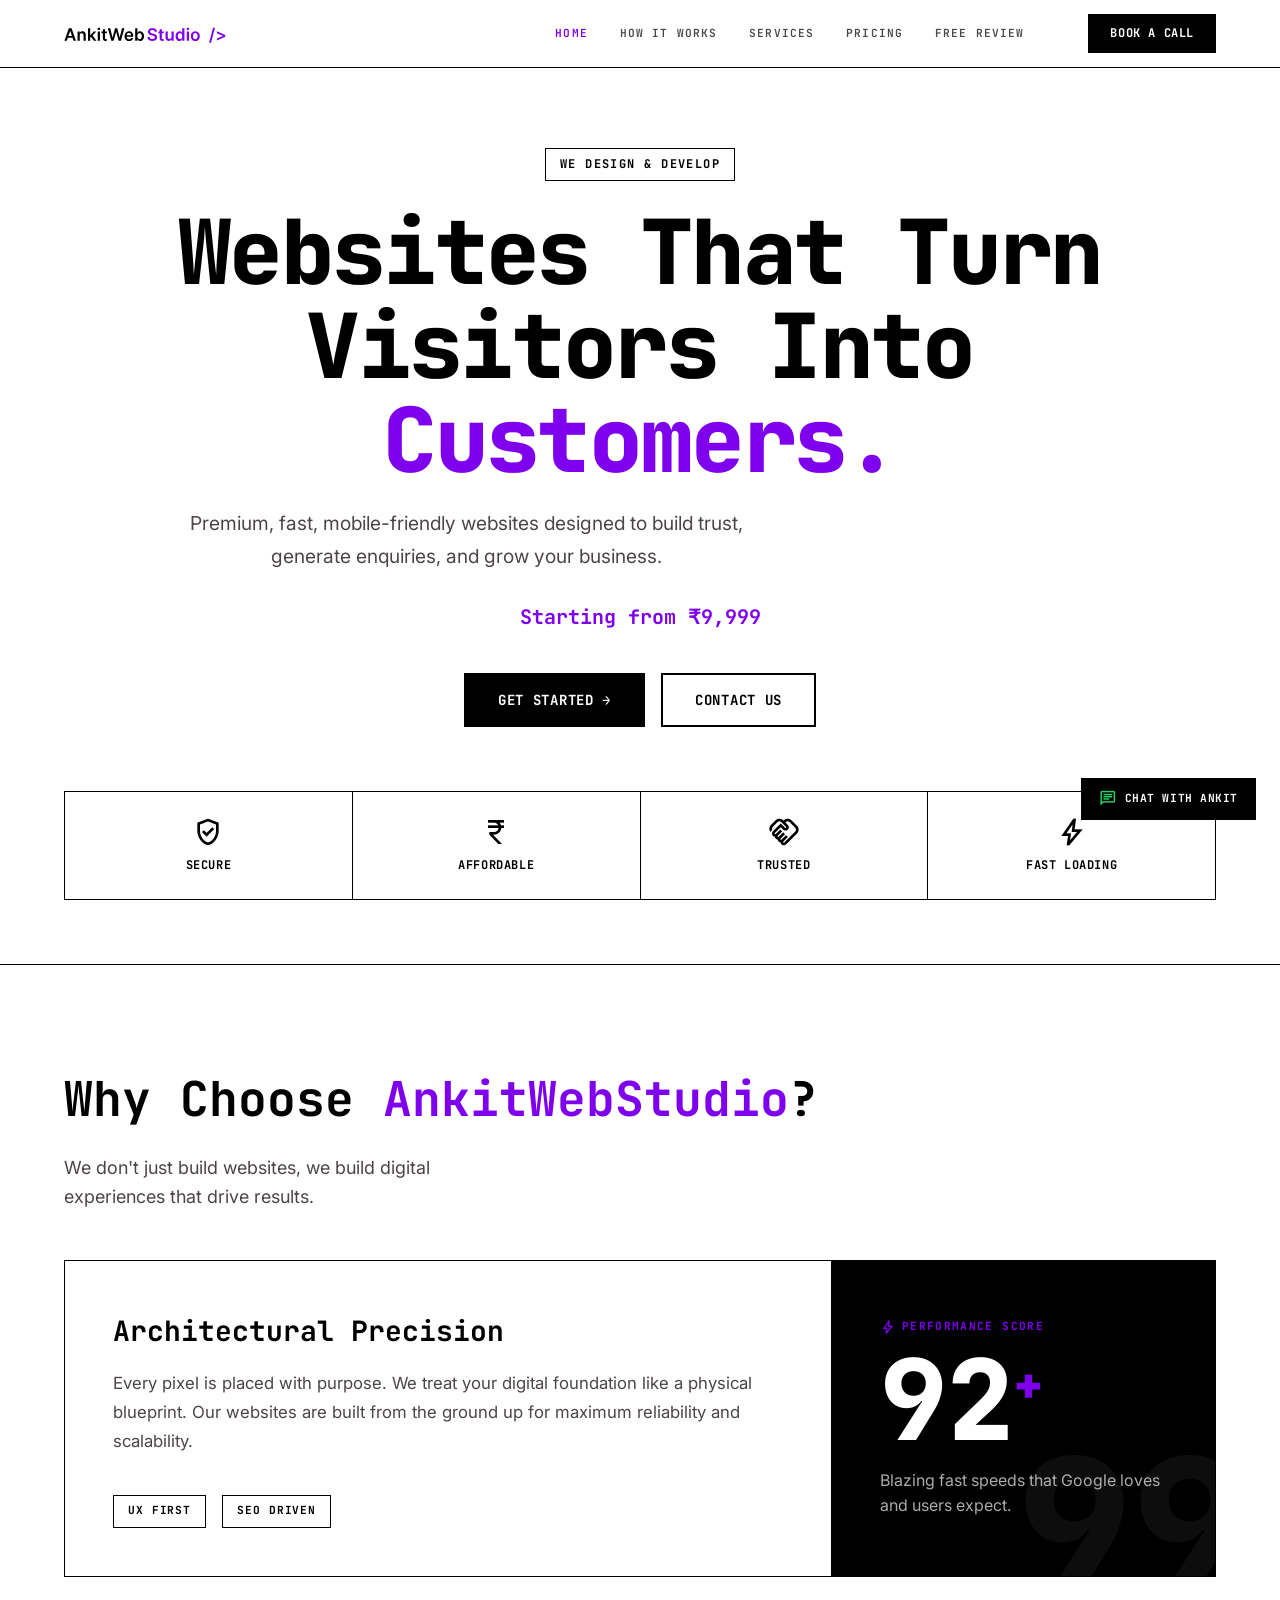
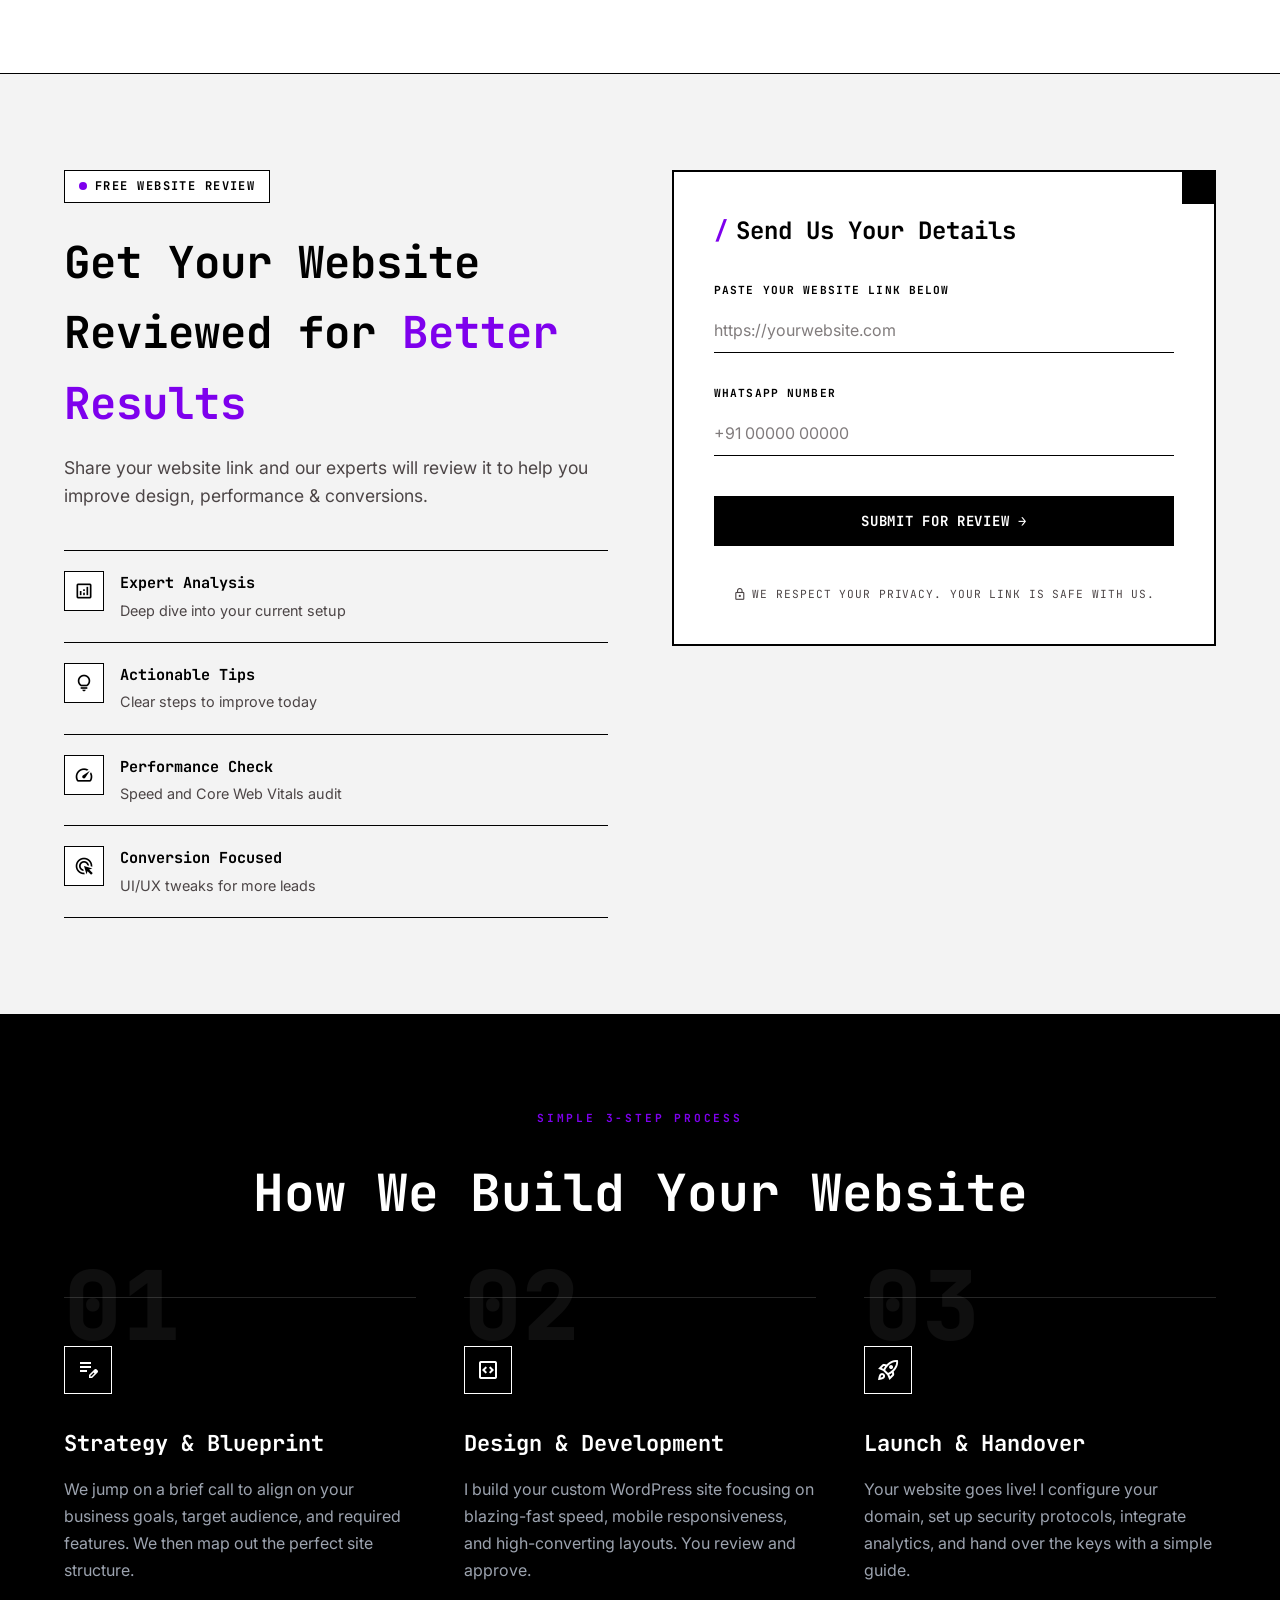
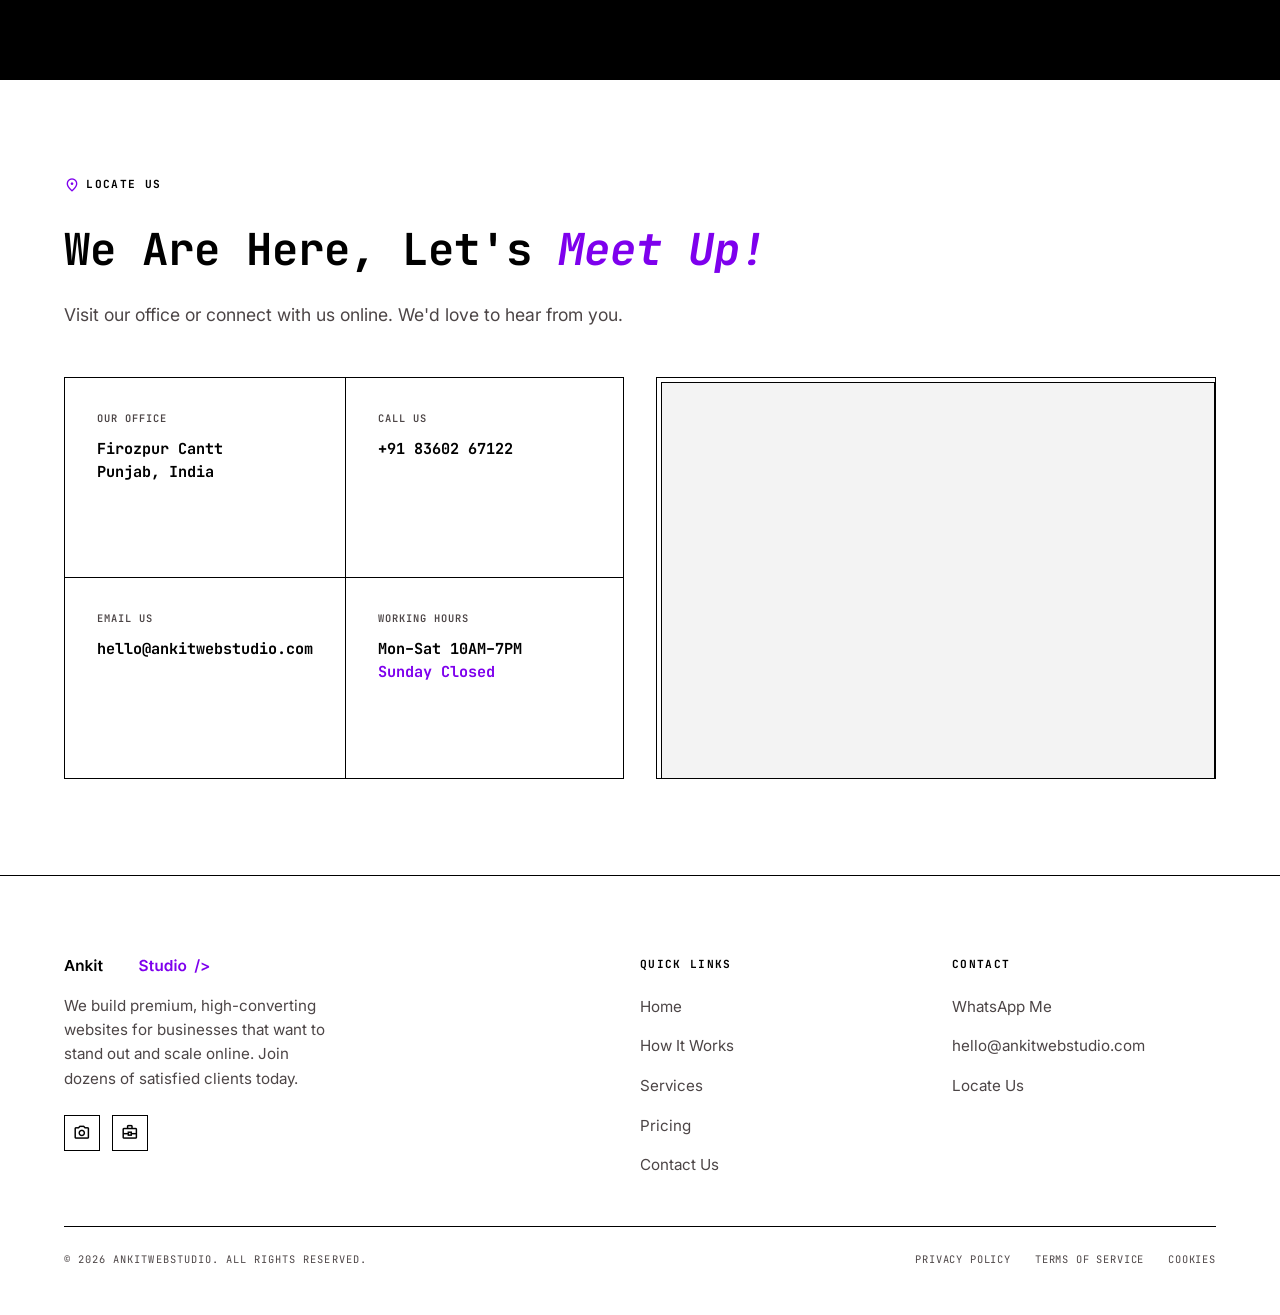
==== commit 6a943e0e: "imp h" ====
--- a/index.html
+++ b/index.html
@@ -1,578 +1,299 @@
-<!DOCTYPE html>
-<html lang="en">
-<head>
-
-<link rel="icon" href="/favicon.png" type="image/png">
-<link rel="apple-touch-icon" href="/favicon.png">
-<meta name="theme-color" content="#000000">
-
-  <meta charset="UTF-8">
-  <meta name="viewport" content="width=device-width, initial-scale=1.0">
-  <title>AnkitWebStudio | WordPress Web Design & Development</title>
-  <meta name="description" content="AnkitWebStudio builds high-converting, premium WordPress websites starting from ₹9,999. Get a fast, secure, and SEO-optimized website for your business today.">
-  <meta name="keywords" content="WordPress Web Design, Web Development, Custom Websites, E-commerce, WooCommerce, Website Redesign, Noida Web Designer, AnkitWebStudio">
-  <meta name="author" content="AnkitWebStudio">
-  <meta name="robots" content="index, follow">
-  <link rel="canonical" href="https://www.ankitwebstudio.com/">
-  
-
-
-  <!-- Open Graph / Facebook -->
-  <meta property="og:type" content="website">
-  <meta property="og:url" content="https://www.ankitwebstudio.com/">
-  <meta property="og:title" content="AnkitWebStudio | WordPress Web Design & Development">
-  <meta property="og:description" content="AnkitWebStudio builds high-converting, premium WordPress websites starting from ₹9,999. Get a fast, secure, and SEO-optimized website for your business today.">
-  <meta property="og:image" content="https://www.ankitwebstudio.com/Assets/final3 1.png">
-
-  <!-- Twitter -->
-  <meta property="twitter:card" content="summary_large_image">
-  <meta property="twitter:url" content="https://www.ankitwebstudio.com/">
-  <meta property="twitter:title" content="AnkitWebStudio | WordPress Web Design & Development">
-  <meta property="twitter:description" content="AnkitWebStudio builds high-converting, premium WordPress websites starting from ₹9,999. Get a fast, secure, and SEO-optimized website for your business today.">
-  <meta property="twitter:image" content="https://www.ankitwebstudio.com/asset/">
-
-  <!-- Schema.org Markup -->
-  <script type="application/ld+json">
-  {
-    "@context": "https://schema.org",
-    "@type": "ProfessionalService",        
-    "name": "AnkitWebStudio",
-    "image": "https://www.ankitwebstudio.com/Assets/final3 1.png",
-    "description": "AnkitWebStudio builds high-converting, premium WordPress websites starting from ₹9,999.",
-    "address": {
-      "@type": "PostalAddress",
-      "streetAddress": "Firozpur Cantt",
-      "addressLocality": "Firozpur Cantt",
-      "addressRegion": "Punjab",
-      "postalCode": "152001",
-      "addressCountry": "IN"
-    },
-    "telephone": "+918360267122",
-    "url": "https://www.ankitwebstudio.com",
-    "priceRange": "₹9,999 - ₹25,000",
-    "openingHoursSpecification": {
-      "@type": "OpeningHoursSpecification",
-      "dayOfWeek": [
-        "Monday",
-        "Tuesday",
-        "Wednesday",
-        "Thursday",
-        "Friday",
-        "Saturday"
-      ],
-      "opens": "10:00",
-      "closes": "19:00"
-    }
-  }
-  </script>
-
-  <link rel="preconnect" href="https://fonts.googleapis.com">
-  <link rel="preconnect" href="https://fonts.gstatic.com" crossorigin>
-  <link href="https://fonts.googleapis.com/css2?family=Inter:wght@600;700;800&display=swap" rel="stylesheet">
-  <link rel="stylesheet" href="style.css">
-</head>
-<body>
-  <main class="page-shell">
-    <header class="site-header" aria-label="Primary navigation">
-      <a class="brand" href="#" aria-label="AnkitWebStudio home">
-        <img src="Assets/final3 1.png" alt="AnkitWebStudio">
-      </a>
-
-      <button class="menu-toggle" type="button" aria-label="Open menu" aria-expanded="false">
-        <span></span>
-        <span></span>
-        <span></span>
-      </button>
-
-      <nav class="main-nav" aria-label="Main menu">
-        <a href="#home">Home</a>
-        <a href="#process">How It Works</a>
-        <a href="services.html">Services</a>
-        <a href="services.html#pricing">Pricing</a>
-        <a href="#review">Free Review</a>
-      </nav>
-
-      <a class="header-cta" href="tel:+918360267122">Book a Call</a>
-    </header>
-
-    <section class="hero" id="home">
-      <div class="slider-panel" aria-label="Website design preview">
-        <div class="slider-frame">
-           <a href="https://as-collections-delta.vercel.app/">
-          <img class="slide-image active" src="Assets/heroimg.png" alt="Fashion ecommerce website preview across laptop, desktop, phone, and tablet">
-          </a>
-        </div>
-        <div class="slider-dots" role="tablist" aria-label="Preview slides">
-          <button class="dot is-active" type="button" aria-label="Show slide 1"></button>
-          <button class="dot" type="button" aria-label="Show slide 2"></button>
-          <button class="dot" type="button" aria-label="Show slide 3"></button>
-        </div>
-      </div>
-
-      <div class="hero-copy">
-        <p class="eyebrow">We Design &amp; Develop</p>
-        <h1>
-          <span class="title-line">High-Converting</span>
-          <span class="title-line title-service">
-            <span class="accent-word">WordPress</span>
-            <span>Websites</span>
-          </span>
-        </h1>
-        <p class="subtitle">
-          We will build your website, grow your socials, and streamline your
-          brand, so you can focus on your customer.
-          <strong>,Starting from 9,999₹</strong>
-        </p>
-        <p class="price-line">Starting from 9,999&#8377;</p>
-
-        <div class="hero-actions">
-          <a class="primary-btn" href="services.html#pricing">
-            <span>Get started</span>
-            <svg viewBox="0 0 24 24" aria-hidden="true">
-              <path d="M5 12h12"></path>
-              <path d="m13 6 6 6-6 6"></path>
-            </svg>
-          </a>
-          <a class="secondary-btn" href="contact.html">
-            <span>Contact us</span>
-            <svg viewBox="0 0 24 24" aria-hidden="true">
-              <path d="M21 15a4 4 0 0 1-4 4H8l-5 3V7a4 4 0 0 1 4-4h10a4 4 0 0 1 4 4z"></path>
-              <path d="M8 10h.01"></path>
-              <path d="M12 10h.01"></path>
-              <path d="M16 10h.01"></path>
-            </svg>
-          </a>
-        </div>
-
-        <ul class="trust-list" aria-label="Website benefits">
-          <li>
-            <span class="trust-icon">
-              <svg viewBox="0 0 32 32" aria-hidden="true">
-                <path d="M6 12 16 8l10 4v7c0 6-4 9-10 11-6-2-10-5-10-11z"></path>
-                <path d="M11 17h10v7H11z"></path>
-                <path d="M13 17v-2a3 3 0 0 1 6 0v2"></path>
-              </svg>
-            </span>
-            <span>100%</span>
-            <b>Secure</b>
-          </li>
-          <li>
-            <span class="trust-icon">
-              <svg viewBox="0 0 32 32" aria-hidden="true">
-                <path d="m7 21 9 5 9-5"></path>
-                <path d="m7 16 9 5 9-5"></path>
-                <path d="m7 11 9 5 9-5-9-5z"></path>
-                <path d="M22 6c3 0 5 1 5 3s-2 3-5 3-5-1-5-3 2-3 5-3z"></path>
-              </svg>
-            </span>
-            <span>100%</span>
-            <b>Affordable</b>
-          </li>
-          <li>
-            <span class="trust-icon">
-              <svg viewBox="0 0 32 32" aria-hidden="true">
-                <path d="m5 22 8-4 5 3 9-6"></path>
-                <path d="M12 10h8"></path>
-                <path d="M16 6v8"></path>
-                <path d="M6 26c7 2 13 2 20 0"></path>
-              </svg>
-            </span>
-            <span>100%</span>
-            <b>Trusted</b>
-          </li>
-          <li>
-            <span class="trust-icon">
-              <svg viewBox="0 0 32 32" aria-hidden="true">
-                <path d="M5 10h22v16H5z"></path>
-                <path d="M5 15h22"></path>
-                <path d="M9 6v4"></path>
-                <path d="M23 6v4"></path>
-                <path d="m11 22 3-4 3 3 2-2 3 3"></path>
-              </svg>
-            </span>
-            <span>100%</span>
-            <b>Fast Loading</b>
-          </li>
-        </ul>
-      </div>
-    </section>
-
-    <section class="mobile-choice" aria-labelledby="choice-title">
-      <h2 id="choice-title">Why Choose <span>AnkitWebStudio?</span></h2>
-      <p>We don't just build websites, we build digital experiences that drive results.</p>
-    </section>
-
-    <!-- FREE WEBSITE REVIEW SECTION -->
-    <section class="review-section" id="review" aria-labelledby="review-title">
-
-      <!-- Floating mock UI cards -->
-      <div class="review-mockup review-mockup--left" aria-hidden="true">
-        <div class="mock-browser">
-          <div class="mock-browser__dots">
-            <span class="mock-dot mock-dot--red"></span>
-            <span class="mock-dot mock-dot--yellow"></span>
-            <span class="mock-dot mock-dot--green"></span>
-          </div>
-          <div class="mock-browser__body">
-            <div class="mock-thumb mock-thumb--wide"></div>
-            <div class="mock-thumb mock-thumb--sq"></div>
-          </div>
-        </div>
-        <div class="mock-link-btn" aria-hidden="true">
-          <svg viewBox="0 0 24 24" fill="none" stroke="currentColor" stroke-width="2.2" stroke-linecap="round" stroke-linejoin="round">
-            <path d="M10 13a5 5 0 0 0 7.54.54l3-3a5 5 0 0 0-7.07-7.07l-1.72 1.71"/>
-            <path d="M14 11a5 5 0 0 0-7.54-.54l-3 3a5 5 0 0 0 7.07 7.07l1.71-1.71"/>
-          </svg>
-        </div>
-        <div class="mock-arrow mock-arrow--right" aria-hidden="true">- - - - →</div>
-      </div>
-
-      <div class="review-mockup review-mockup--right" aria-hidden="true">
-        <div class="mock-score-card">
-          <div class="mock-score-card__header">
-            <svg viewBox="0 0 24 24" fill="none" stroke="currentColor" stroke-width="1.8" stroke-linecap="round" stroke-linejoin="round" class="mock-score-icon"><path d="M3 3v18h18"/><path d="m19 9-5 5-4-4-3 3"/></svg>
-            <span>Website<br>Review</span>
-          </div>
-          <div class="mock-score-card__checks">
-            <span class="mock-check">✓ <span class="mock-bar"></span></span>
-            <span class="mock-check">✓ <span class="mock-bar mock-bar--sm"></span></span>
-            <span class="mock-check">✓ <span class="mock-bar mock-bar--md"></span></span>
-          </div>
-          <div class="mock-score-ring">
-            <svg viewBox="0 0 80 80" class="mock-ring-svg">
-              <circle cx="40" cy="40" r="32" fill="none" stroke="rgba(139,92,246,.18)" stroke-width="7"/>
-              <circle cx="40" cy="40" r="32" fill="none" stroke="#8B5CF6" stroke-width="7"
-                stroke-dasharray="201" stroke-dashoffset="36" stroke-linecap="round"
-                transform="rotate(-90 40 40)"/>
-            </svg>
-            <div class="mock-ring-label"><span class="mock-ring-num">92</span><small>Score</small></div>
-          </div>
-        </div>
-        <div class="mock-arrow mock-arrow--left" aria-hidden="true">← - - - -</div>
-      </div>
-
-      <!-- Badge -->
-      <div class="review-badge" aria-label="Free Website Review">
-        <span class="review-badge__dot"></span>
-        FREE WEBSITE REVIEW
-      </div>
-
-      <!-- Heading -->
-      <h2 class="review-heading" id="review-title">
-        Get Your Website Reviewed<br>
-        for <span class="review-accent">Better Results</span>
-      </h2>
-
-      <p class="review-subheading">
-        Share your website link and our experts will review it to help<br class="review-br">
-        you improve design, performance &amp; conversions.
-      </p>
-
-      <!-- Input card -->
-      <div class="review-card">
-        <div class="review-card__top">
-          <svg class="review-globe" viewBox="0 0 24 24" fill="none" stroke="currentColor" stroke-width="1.6" stroke-linecap="round" stroke-linejoin="round">
-            <circle cx="12" cy="12" r="10"/><path d="M2 12h20M12 2a15.3 15.3 0 0 1 4 10 15.3 15.3 0 0 1-4 10 15.3 15.3 0 0 1-4-10 15.3 15.3 0 0 1 4-10z"/>
-          </svg>
-          <p class="review-card__title">Paste your website link below</p>
-          <p class="review-card__desc">Our team will analyze and get back to you with actionable suggestions.</p>
-        </div>
-
-        <form class="review-form" id="review-form" action="https://formspree.io/f/mvzjgzwg" method="POST">
-          <input type="hidden" name="_subject" value="New website review request from AnkitWebStudio">
-          <div class="review-input-wrap">
-            <label class="review-field">
-              <svg class="review-link-icon" viewBox="0 0 24 24" fill="none" stroke="currentColor" stroke-width="1.6" stroke-linecap="round" stroke-linejoin="round" aria-hidden="true">
-                <path d="M10 13a5 5 0 0 0 7.54.54l3-3a5 5 0 0 0-7.07-7.07l-1.72 1.71"/>
-                <path d="M14 11a5 5 0 0 0-7.54-.54l-3 3a5 5 0 0 0 7.07 7.07l1.71-1.71"/>
-              </svg>
-              <input
-                id="review-url-input"
-                class="review-input"
-                type="url"
-                name="website_url"
-                placeholder="https://www.yourwebsite.com"
-                aria-label="Your website URL"
-                required
-              >
-            </label>
-            <label class="review-field">
-              <svg class="review-link-icon" viewBox="0 0 24 24" fill="none" stroke="currentColor" stroke-width="1.6" stroke-linecap="round" stroke-linejoin="round" aria-hidden="true">
-                <path d="M21 15a4 4 0 0 1-4 4H8l-5 3V7a4 4 0 0 1 4-4h10a4 4 0 0 1 4 4z"/>
-                <path d="M8 10h.01"/>
-                <path d="M12 10h.01"/>
-                <path d="M16 10h.01"/>
-              </svg>
-              <input
-                id="review-whatsapp-input"
-                class="review-input"
-                type="text"
-                name="whatsapp"
-                placeholder="WhatsApp no. or chat link"
-                aria-label="Your WhatsApp number or chat link"
-                required
-              >
-            </label>
-            <button class="review-submit-btn" type="submit" id="review-submit-btn">
-              Submit for Review
-              <svg viewBox="0 0 24 24" fill="none" stroke="currentColor" stroke-width="2.2" stroke-linecap="round" stroke-linejoin="round">
-                <path d="M5 12h14"/><path d="m13 6 6 6-6 6"/>
-              </svg>
-            </button>
-          </div>
-        </form>
-
-        <p class="review-privacy">
-          <svg viewBox="0 0 24 24" fill="none" stroke="currentColor" stroke-width="1.6" stroke-linecap="round" stroke-linejoin="round">
-            <path d="M12 22s8-4 8-10V5l-8-3-8 3v7c0 6 8 10 8 10z"/>
-          </svg>
-          We respect your privacy. Your link is safe with us.
-        </p>
-      </div>
-
-      <!-- Feature pills -->
-      <div class="review-features" role="list">
-        <div class="review-feature" role="listitem">
-          <span class="review-feature__icon">
-            <svg viewBox="0 0 24 24" fill="none" stroke="currentColor" stroke-width="1.6" stroke-linecap="round" stroke-linejoin="round">
-              <path d="M20 21v-2a4 4 0 0 0-4-4H8a4 4 0 0 0-4 4v2"/><circle cx="12" cy="7" r="4"/>
-            </svg>
-          </span>
-          <div>
-            <strong>Expert Analysis</strong>
-            <p>Detailed review by industry experts</p>
-          </div>
-        </div>
-        <div class="review-feature" role="listitem">
-          <span class="review-feature__icon">
-            <svg viewBox="0 0 24 24" fill="none" stroke="currentColor" stroke-width="1.6" stroke-linecap="round" stroke-linejoin="round">
-              <circle cx="12" cy="12" r="10"/><path d="M12 8v4l3 3"/>
-            </svg>
-          </span>
-          <div>
-            <strong>Actionable Tips</strong>
-            <p>Get practical suggestions to improve your site</p>
-          </div>
-        </div>
-        <div class="review-feature" role="listitem">
-          <span class="review-feature__icon">
-            <svg viewBox="0 0 24 24" fill="none" stroke="currentColor" stroke-width="1.6" stroke-linecap="round" stroke-linejoin="round">
-              <path d="M12 2v4M12 18v4M4.93 4.93l2.83 2.83M16.24 16.24l2.83 2.83M2 12h4M18 12h4M4.93 19.07l2.83-2.83M16.24 7.76l2.83-2.83"/>
-            </svg>
-          </span>
-          <div>
-            <strong>Performance Check</strong>
-            <p>We analyze speed, SEO &amp; user experience</p>
-          </div>
-        </div>
-        <div class="review-feature" role="listitem">
-          <span class="review-feature__icon">
-            <svg viewBox="0 0 24 24" fill="none" stroke="currentColor" stroke-width="1.6" stroke-linecap="round" stroke-linejoin="round">
-              <circle cx="12" cy="12" r="10"/><path d="M8.56 2.75c4.37 6.03 6.02 9.42 8.03 17.72m2.54-15.38c-3.72 4.35-8.94 5.66-16.88 5.85m19.5 1.9c-3.5-.93-6.63-.82-8.94 0-2.58.92-5.01 2.86-7.44 6.32"/>
-            </svg>
-          </span>
-          <div>
-            <strong>Conversion Focused</strong>
-            <p>Improve visitors into customers</p>
-          </div>
-        </div>
-      </div>
-
-    </section>
-
-    <!-- HOW IT WORKS (PROCESS) SECTION -->
-    <section class="process-section" id="process" aria-labelledby="process-title">
-      <div class="process-header">
-        <span class="process-eyebrow">SIMPLE 3-STEP PROCESS</span>
-        <h2 class="process-title" id="process-title">How We Build Your Website</h2>
-        <p class="process-subtitle">A streamlined, stress-free workflow designed to take your website from an idea to a high-performing launch.</p>
-      </div>
-
-      <div class="process-grid">
-        <!-- Step 1 -->
-        <div class="process-card">
-          <div class="process-number">01</div>
-          <div class="process-icon-wrap">
-            <svg viewBox="0 0 24 24" fill="none" stroke="currentColor" stroke-width="1.8" stroke-linecap="round" stroke-linejoin="round">
-              <path d="M21 15a2 2 0 0 1-2 2H7l-4 4V5a2 2 0 0 1 2-2h14a2 2 0 0 1 2 2z"/>
-            </svg>
-          </div>
-          <h3>1. Strategy &amp; Blueprint</h3>
-          <p>We jump on a brief call to align on your business goals, target audience, and design preferences to map out the perfect layout.</p>
-        </div>
-
-        <!-- Step 2 -->
-        <div class="process-card">
-          <div class="process-number">02</div>
-          <div class="process-icon-wrap">
-            <svg viewBox="0 0 24 24" fill="none" stroke="currentColor" stroke-width="1.8" stroke-linecap="round" stroke-linejoin="round">
-              <path d="M12 19l9 2-9-18-9 18 9-2zm0 0v-8"/>
-            </svg>
-          </div>
-          <h3>2. Design &amp; Development</h3>
-          <p>I build your custom WordPress site focusing on blazing-fast speed, modern user experience, and search engine optimization (SEO).</p>
-        </div>
-
-        <!-- Step 3 -->
-        <div class="process-card">
-          <div class="process-number">03</div>
-          <div class="process-icon-wrap">
-            <svg viewBox="0 0 24 24" fill="none" stroke="currentColor" stroke-width="1.8" stroke-linecap="round" stroke-linejoin="round">
-              <path d="M22 11.08V12a10 10 0 1 1-5.93-9.14"/><polyline points="22 4 12 14.01 9 11.01"/>
-            </svg>
-          </div>
-          <h3>3. Launch &amp; Handover</h3>
-          <p>Your website goes live! I configure your domain, set up security protocols, and hand over a simple video guide on how to edit text yourself.</p>
-        </div>
-      </div>
-    </section>
-
-    <!-- LOCATE US SECTION -->
-    <section id="locate-us" class="locate-section" aria-labelledby="locate-title">
-      <div class="locate-inner">
-        <div class="locate-content">
-          <div class="locate-eyebrow">
-            <svg viewBox="0 0 24 24" fill="none" stroke="currentColor" stroke-width="2" stroke-linecap="round" stroke-linejoin="round">
-              <path d="M21 10c0 7-9 13-9 13s-9-6-9-13a9 9 0 0 1 18 0z"></path><circle cx="12" cy="10" r="3"></circle>
-            </svg>
-            LOCATE US
-          </div>
-          <h2 class="locate-title" id="locate-title">We Are Here,<br>Let's <span class="accent-word">Meet Up!</span></h2>
-          <p class="locate-sub">Visit our office or connect with us online. We'd love to hear from you.</p>
-
-          <div class="locate-cards">
-            <div class="loc-card">
-              <div class="loc-card-icon">
-                <svg viewBox="0 0 24 24" fill="none" stroke="currentColor" stroke-width="2" stroke-linecap="round" stroke-linejoin="round"><path d="M21 10c0 7-9 13-9 13s-9-6-9-13a9 9 0 0 1 18 0z"></path><circle cx="12" cy="10" r="3"></circle></svg>
-              </div>
-              <div class="loc-card-text">
-                <h4>Our Office</h4>
-                <p>Firozpur Cantt,<br>Punjab, India</p>
-              </div>
-            </div>
-
-            <div class="loc-card">
-              <div class="loc-card-icon">
-                <svg viewBox="0 0 24 24" fill="none" stroke="currentColor" stroke-width="2" stroke-linecap="round" stroke-linejoin="round"><path d="M22 16.92v3a2 2 0 0 1-2.18 2 19.79 19.79 0 0 1-8.63-3.07 19.5 19.5 0 0 1-6-6 19.79 19.79 0 0 1-3.07-8.67A2 2 0 0 1 4.11 2h3a2 2 0 0 1 2 1.72 12.84 12.84 0 0 0 .7 2.81 2 2 0 0 1-.45 2.11L8.09 9.91a16 16 0 0 0 6 6l1.27-1.27a2 2 0 0 1 2.11-.45 12.84 12.84 0 0 0 2.81.7A2 2 0 0 1 22 16.92z"></path></svg>
-              </div>
-              <div class="loc-card-text">
-                <h4>Call Us</h4>
-                <p>+91 83602 67122</p>
-              </div>
-            </div>
-
-            <div class="loc-card">
-              <div class="loc-card-icon">
-                <svg viewBox="0 0 24 24" fill="none" stroke="currentColor" stroke-width="2" stroke-linecap="round" stroke-linejoin="round"><path d="M4 4h16c1.1 0 2 .9 2 2v12c0 1.1-.9 2-2 2H4c-1.1 0-2-.9-2-2V6c0-1.1.9-2 2-2z"></path><polyline points="22,6 12,13 2,6"></polyline></svg>
-              </div>
-              <div class="loc-card-text">
-                <h4>Email Us</h4>
-                <p>hello@ankitwebstudio.com</p>
-              </div>
-            </div>
-
-            <div class="loc-card">
-              <div class="loc-card-icon">
-                <svg viewBox="0 0 24 24" fill="none" stroke="currentColor" stroke-width="2" stroke-linecap="round" stroke-linejoin="round"><circle cx="12" cy="12" r="10"></circle><polyline points="12 6 12 12 16 14"></polyline></svg>
-              </div>
-              <div class="loc-card-text">
-                <h4>Working Hours</h4>
-                <p>Mon - Sat: 10:00 AM - 7:00 PM<br>Sunday: Closed</p>
-              </div>
-            </div>
-          </div>
-        </div>
-
-        <div class="locate-map">
-          <iframe src="https://www.google.com/maps/embed?pb=!1m18!1m12!1m3!1d54767.97257193576!2d74.57470505595008!3d30.914672060058198!2m3!1f0!2f0!3f0!3m2!1i1024!2i768!4f13.1!3m3!1m2!1s0x3919e8380e26bf27%3A0xef024b3e6cf858f2!2sFerozepur%20Cantt%2C%20Punjab!5e0!3m2!1sen!2sin!4v1781975484065!5m2!1sen!2sin"  width="100%" height="100%" style="border:0; filter: invert(90%) hue-rotate(180deg);" allowfullscreen="" loading="lazy" referrerpolicy="no-referrer-when-downgrade"></iframe>
-        </div>
-      </div>
-
-      <div class="locate-bottom-banner">
-        
-          
-        </div>
-        
-      </div>
-    </section>
-  </main>
-
-  <!-- SITE FOOTER -->
-  <footer class="site-footer">
-    <div class="footer-inner">
-      <div class="footer-brand">
-        <img src="Assets/final3 1.png" alt="AnkitWebStudio">
-        <p class="footer-desc">We build premium, high-converting websites for businesses that want to stand out and scale online.</p>
-      </div>
-      
-      <div class="footer-col">
-        <h4>Quick Links</h4>
-        <ul>
-          <li><a href="#home">Home</a></li>
-          <li><a href="#process">How It Works</a></li>
-          <li><a href="services.html">Services</a></li>
-          <li><a href="services.html#pricing">Pricing</a></li>
-          <li><a href="contact.html">Contact Us</a></li>
-        </ul>
-      </div>
-
-      <div class="footer-col">
-        <h4>Contact</h4>
-        <ul>
-          <li><a href="https://wa.me/918360267122" target="_blank" rel="noopener noreferrer">WhatsApp Me</a></li>
-          <li><a href="mailto:hello@ankitwebstudio.com">hello@ankitwebstudio.com</a></li>
-          <li><a href="contact.html">Locate Us</a></li>
-        </ul>
-      </div>
-    </div>
-
-    <div class="footer-bottom">
-      <div class="footer-copyright">
-        &copy; 2026 AnkitWebStudio. All rights reserved.
-      </div>
-      <div class="footer-socials">
-        <a href="#" aria-label="Instagram">
-          <svg viewBox="0 0 24 24"><path d="M12 2.163c3.204 0 3.584.012 4.85.07 3.252.148 4.771 1.691 4.919 4.919.058 1.265.069 1.645.069 4.849 0 3.205-.012 3.584-.069 4.849-.149 3.225-1.664 4.771-4.919 4.919-1.266.058-1.644.07-4.85.07-3.204 0-3.584-.012-4.849-.07-3.26-.149-4.771-1.699-4.919-4.92-.058-1.265-.07-1.644-.07-4.849 0-3.204.013-3.583.07-4.849.149-3.227 1.664-4.771 4.919-4.919 1.266-.057 1.645-.069 4.849-.069zM12 0C8.741 0 8.333.014 7.053.072 2.695.272.273 2.69.073 7.052.014 8.333 0 8.741 0 12c0 3.259.014 3.668.072 4.948.2 4.358 2.618 6.78 6.98 6.98C8.333 23.986 8.741 24 12 24c3.259 0 3.668-.014 4.948-.072 4.354-.2 6.782-2.618 6.979-6.98.059-1.28.073-1.689.073-4.948 0-3.259-.014-3.667-.072-4.947-.196-4.354-2.617-6.78-6.979-6.98C15.668.014 15.259 0 12 0zm0 5.838a6.162 6.162 0 100 12.324 6.162 6.162 0 000-12.324zM12 16a4 4 0 110-8 4 4 0 010 8zm6.406-11.845a1.44 1.44 0 100 2.881 1.44 1.44 0 000-2.881z"/></svg>
-        </a>
-        <a href="#" aria-label="LinkedIn">
-          <svg viewBox="0 0 24 24"><path d="M20.447 20.452h-3.554v-5.569c0-1.328-.027-3.037-1.852-3.037-1.853 0-2.136 1.445-2.136 2.939v5.667H9.351V9h3.414v1.561h.046c.477-.9 1.637-1.85 3.37-1.85 3.601 0 4.267 2.37 4.267 5.455v6.286zM5.337 7.433c-1.144 0-2.063-.926-2.063-2.065 0-1.138.92-2.063 2.063-2.063 1.14 0 2.064.925 2.064 2.063 0 1.139-.925 2.065-2.064 2.065zm1.782 13.019H3.555V9h3.564v11.452zM22.225 0H1.771C.792 0 0 .774 0 1.729v20.542C0 23.227.792 24 1.771 24h20.451C23.2 24 24 23.227 24 22.271V1.729C24 .774 23.2 0 22.222 0h.003z"/></svg>
-        </a>
-      </div>
-    </div>
-  </footer>
-
-  <div class="mobile-sticky-cta" aria-label="Quick actions">
-    <a class="primary-btn" href="services.html#pricing">
-      <span>Get started</span>
-      <svg viewBox="0 0 24 24" aria-hidden="true">
-        <path d="M5 12h12"></path>
-        <path d="m13 6 6 6-6 6"></path>
-      </svg>
-    </a>
-    <a class="secondary-btn call-btn" href="tel:+918360267122">
-      <span>Book a Call</span>
-      <svg viewBox="0 0 24 24" aria-hidden="true">
-        <path d="M22 16.92v3a2 2 0 0 1-2.18 2 19.7 19.7 0 0 1-8.59-3.06 19.4 19.4 0 0 1-6-6A19.7 19.7 0 0 1 2.18 4.18 2 2 0 0 1 4.16 2h3a2 2 0 0 1 2 1.72c.13.96.35 1.9.65 2.8a2 2 0 0 1-.45 2.11L8.09 9.91a16 16 0 0 0 6 6l1.27-1.27a2 2 0 0 1 2.11-.45c.9.3 1.84.52 2.8.65A2 2 0 0 1 22 16.92z"></path>
-      </svg>
-    </a>
-  </div>
-
-  <!-- WHATSAPP FLOATING BUTTON -->
-  <a
-    id="whatsapp-fab"
-    class="wa-fab"
-    href="https://wa.me/918360267122?text=Hi%20Ankit!%20I%20found%20your%20website%20and%20I'm%20interested%20in%20getting%20a%20website%20built."
-    target="_blank"
-    rel="noopener noreferrer"
-    aria-label="Chat with Ankit on WhatsApp"
-  >
-    <svg class="wa-fab__icon" viewBox="0 0 24 24" fill="currentColor" aria-hidden="true">
-      <path d="M17.472 14.382c-.297-.149-1.758-.867-2.03-.967-.273-.099-.471-.148-.67.15-.197.297-.767.966-.94 1.164-.173.199-.347.223-.644.075-.297-.15-1.255-.463-2.39-1.475-.883-.788-1.48-1.761-1.653-2.059-.173-.297-.018-.458.13-.606.134-.133.298-.347.446-.52.149-.174.198-.298.298-.497.099-.198.05-.371-.025-.52-.075-.149-.669-1.612-.916-2.207-.242-.579-.487-.5-.669-.51-.173-.008-.371-.01-.57-.01-.198 0-.52.074-.792.372-.272.297-1.04 1.016-1.04 2.479 0 1.462 1.065 2.875 1.213 3.074.149.198 2.096 3.2 5.077 4.487.709.306 1.262.489 1.694.625.712.227 1.36.195 1.871.118.571-.085 1.758-.719 2.006-1.413.248-.694.248-1.289.173-1.413-.074-.124-.272-.198-.57-.347m-5.421 7.403h-.004a9.87 9.87 0 01-5.031-1.378l-.361-.214-3.741.982.998-3.648-.235-.374a9.86 9.86 0 01-1.51-5.26c.001-5.45 4.436-9.884 9.888-9.884 2.64 0 5.122 1.03 6.988 2.898a9.825 9.825 0 012.893 6.994c-.003 5.45-4.437 9.884-9.885 9.884m8.413-18.297A11.815 11.815 0 0012.05 0C5.495 0 .16 5.335.157 11.892c0 2.096.547 4.142 1.588 5.945L.057 24l6.305-1.654a11.882 11.882 0 005.683 1.448h.005c6.554 0 11.89-5.335 11.893-11.893a11.821 11.821 0 00-3.48-8.413z"/>
-    </svg>
-    <span class="wa-fab__label">Chat with Ankit</span>
-    <span class="wa-fab__ping" aria-hidden="true"></span>
-  </a>
-
-  <script src="script.js"></script>
-</body>
-</html>
+<!DOCTYPE html>
+<html lang="en">
+<head>
+  <meta charset="UTF-8" />
+  <meta name="viewport" content="width=device-width, initial-scale=1.0" />
+  <title>AnkitWebStudio — High-Converting WordPress Websites</title>
+  <meta name="description" content="We design and develop high-converting WordPress websites for businesses that want to stand out and scale online. Starting from ₹9,999." />
+  <link rel="stylesheet" href="style.css" />
+</head>
+<body>
+
+<!-- ── Header ──────────────────────────────────────────── -->
+<header>
+  <div class="header-inner">
+    <a href="/" class="header-logo">
+      <svg xmlns="http://www.w3.org/2000/svg" width="207" height="25" viewBox="0 0 207 25" fill="none" aria-label="AnkitWebStudio">
+        <path d="M3.53845 21H0.525061L6.01157 5.41558H9.49675L14.9909 21H11.9775L7.81504 8.61161H7.69328L3.53845 21ZM3.63738 14.8895H11.8557V17.1572H3.63738V14.8895ZM19.6765 14.1514V21H16.9218V9.31169H19.5547V11.2978H19.6917C19.9606 10.6434 20.3892 10.1234 20.9777 9.73782C21.5713 9.35227 22.3043 9.1595 23.1769 9.1595C23.9835 9.1595 24.6861 9.33198 25.2847 9.67695C25.8884 10.0219 26.3551 10.5216 26.6849 11.176C27.0197 11.8305 27.1846 12.6244 27.1795 13.5578V21H24.4248V13.984C24.4248 13.2027 24.2219 12.5914 23.8161 12.1501C23.4153 11.7087 22.8598 11.488 22.1496 11.488C21.6676 11.488 21.239 11.5946 20.8636 11.8076C20.4932 12.0156 20.2015 12.3175 19.9885 12.7132C19.7805 13.1089 19.6765 13.5883 19.6765 14.1514ZM32.491 17.3322L32.4834 14.0068H32.9247L37.1252 9.31169H40.3441L35.1772 15.0645H34.6065L32.491 17.3322ZM29.9798 21V5.41558H32.7345V21H29.9798ZM37.3155 21L33.5107 15.6809L35.3674 13.7405L40.6104 21H37.3155ZM42.1799 21V9.31169H44.9346V21H42.1799ZM43.5648 7.6528C43.1286 7.6528 42.7531 7.50822 42.4386 7.21905C42.1241 6.92482 41.9668 6.57224 41.9668 6.16132C41.9668 5.74533 42.1241 5.39275 42.4386 5.10359C42.7531 4.80935 43.1286 4.66224 43.5648 4.66224C44.0062 4.66224 44.3816 4.80935 44.6911 5.10359C45.0056 5.39275 45.1628 5.74533 45.1628 6.16132C45.1628 6.57224 45.0056 6.92482 44.6911 7.21905C44.3816 7.50822 44.0062 7.6528 43.5648 7.6528ZM53.6038 9.31169V11.4424H46.8845V9.31169H53.6038ZM48.5434 6.51136H51.2981V17.4844C51.2981 17.8547 51.3539 18.1388 51.4655 18.3366C51.5822 18.5294 51.7343 18.6613 51.9221 18.7323C52.1098 18.8034 52.3178 18.8389 52.546 18.8389C52.7185 18.8389 52.8758 18.8262 53.0178 18.8008C53.1649 18.7755 53.2766 18.7526 53.3527 18.7323L53.8168 20.8859C53.6697 20.9366 53.4592 20.9924 53.1852 21.0533C52.9164 21.1141 52.5866 21.1497 52.196 21.1598C51.5061 21.1801 50.8846 21.0761 50.3317 20.8478C49.7787 20.6144 49.3399 20.2543 49.0152 19.7672C48.6956 19.2802 48.5383 18.6715 48.5434 17.9409V6.51136ZM59.1835 21L54.7852 5.41558H57.8214L60.6293 16.868H60.7739L63.7721 5.41558H66.5343L69.5401 16.8756H69.6771L72.485 5.41558H75.5213L71.1229 21H68.3378L65.2179 10.065H65.0961L61.9686 21H59.1835ZM81.3388 21.2283C80.1669 21.2283 79.1548 20.9848 78.3026 20.4978C77.4554 20.0057 76.8035 19.3107 76.3469 18.4127C75.8903 17.5097 75.662 16.4469 75.662 15.2243C75.662 14.022 75.8903 12.9668 76.3469 12.0587C76.8085 11.1456 77.4528 10.4354 78.2797 9.92806C79.1066 9.41569 80.0781 9.1595 81.1942 9.1595C81.9146 9.1595 82.5944 9.27618 83.2336 9.50954C83.8778 9.73782 84.446 10.0929 84.9381 10.5749C85.4353 11.0568 85.8259 11.6707 86.11 12.4164C86.3941 13.1571 86.5361 14.0398 86.5361 15.0645V15.9092H76.9557V14.0525H83.8956C83.8905 13.5249 83.7764 13.0556 83.5532 12.6447C83.33 12.2287 83.018 11.9015 82.6172 11.663C82.2215 11.4246 81.7598 11.3054 81.2322 11.3054C80.6691 11.3054 80.1745 11.4424 79.7484 11.7163C79.3222 11.9852 78.99 12.3403 78.7515 12.7817C78.5182 13.2179 78.3989 13.6973 78.3939 14.2199V15.8407C78.3939 16.5205 78.5182 17.1039 78.7667 17.5909C79.0153 18.0728 79.3628 18.4432 79.8093 18.7019C80.2557 18.9556 80.7782 19.0824 81.3768 19.0824C81.7776 19.0824 82.1403 19.0266 82.465 18.915C82.7897 18.7983 83.0712 18.6283 83.3097 18.4051C83.5481 18.1819 83.7282 17.9054 83.8499 17.5757L86.422 17.8649C86.2596 18.5446 85.9502 19.1382 85.4936 19.6455C85.0421 20.1477 84.4638 20.5384 83.7586 20.8174C83.0535 21.0913 82.2469 21.2283 81.3388 21.2283ZM88.9883 21V5.41558H91.743V11.2445H91.8571C91.9992 10.9604 92.1995 10.6586 92.4583 10.339C92.717 10.0143 93.067 9.73782 93.5084 9.50954C93.9498 9.27618 94.5129 9.1595 95.1977 9.1595C96.1007 9.1595 96.915 9.39032 97.6404 9.85197C98.3709 10.3085 98.9492 10.9858 99.3754 11.8837C99.8066 12.7766 100.022 13.8724 100.022 15.1711C100.022 16.4545 99.8117 17.5453 99.3906 18.4432C98.9695 19.3411 98.3963 20.026 97.6708 20.4978C96.9454 20.9696 96.1236 21.2055 95.2053 21.2055C94.5357 21.2055 93.9802 21.0939 93.5388 20.8706C93.0975 20.6474 92.7424 20.3786 92.4735 20.064C92.2097 19.7444 92.0042 19.4426 91.8571 19.1585H91.6973V21H88.9883ZM91.6897 15.1558C91.6897 15.9117 91.7962 16.5738 92.0093 17.1419C92.2275 17.7101 92.5394 18.154 92.9453 18.4736C93.3562 18.7881 93.8534 18.9454 94.4368 18.9454C95.0455 18.9454 95.5554 18.7831 95.9663 18.4584C96.3772 18.1287 96.6867 17.6797 96.8947 17.1115C97.1077 16.5383 97.2143 15.8864 97.2143 15.1558C97.2143 14.4304 97.1103 13.7861 96.9023 13.223C96.6943 12.6599 96.3848 12.2185 95.9739 11.8989C95.563 11.5793 95.0506 11.4195 94.4368 11.4195C93.8483 11.4195 93.3486 11.5743 92.9377 11.8837C92.5268 12.1932 92.2148 12.6269 92.0017 13.185C91.7937 13.743 91.6897 14.4 91.6897 15.1558Z" fill="black"/>
+        <path d="M113.475 9.69978C113.404 9.03521 113.104 8.51776 112.577 8.14742C112.054 7.77709 111.374 7.59192 110.537 7.59192C109.949 7.59192 109.444 7.6807 109.023 7.85826C108.602 8.03582 108.28 8.27678 108.057 8.58117C107.834 8.88555 107.719 9.23306 107.714 9.62368C107.714 9.94836 107.788 10.2299 107.935 10.4683C108.087 10.7068 108.293 10.9097 108.551 11.0771C108.81 11.2394 109.097 11.3764 109.411 11.488C109.726 11.5996 110.043 11.6935 110.362 11.7696L111.823 12.1348C112.412 12.2718 112.978 12.457 113.52 12.6903C114.068 12.9237 114.558 13.2179 114.989 13.5731C115.425 13.9282 115.77 14.3568 116.024 14.8591C116.278 15.3613 116.404 15.9498 116.404 16.6245C116.404 17.5376 116.171 18.3417 115.704 19.0367C115.238 19.7267 114.563 20.2669 113.68 20.6576C112.803 21.0431 111.74 21.2359 110.492 21.2359C109.279 21.2359 108.227 21.0482 107.334 20.6728C106.446 20.2974 105.751 19.7495 105.249 19.0291C104.752 18.3087 104.483 17.4311 104.442 16.3962H107.22C107.26 16.939 107.428 17.3905 107.722 17.7507C108.016 18.1109 108.399 18.3798 108.871 18.5573C109.348 18.7349 109.88 18.8237 110.469 18.8237C111.083 18.8237 111.621 18.7323 112.082 18.5497C112.549 18.362 112.914 18.1033 113.178 17.7735C113.442 17.4387 113.576 17.0481 113.581 16.6017C113.576 16.1958 113.457 15.861 113.224 15.5972C112.99 15.3283 112.663 15.1051 112.242 14.9276C111.826 14.7449 111.339 14.5826 110.781 14.4405L109.008 13.984C107.724 13.6542 106.71 13.1545 105.964 12.4849C105.223 11.8102 104.853 10.9148 104.853 9.7987C104.853 8.88048 105.102 8.0764 105.599 7.38646C106.101 6.69653 106.783 6.16132 107.646 5.78084C108.508 5.39529 109.485 5.20252 110.575 5.20252C111.681 5.20252 112.65 5.39529 113.482 5.78084C114.319 6.16132 114.976 6.69146 115.453 7.37124C115.93 8.04596 116.176 8.82214 116.191 9.69978H113.475ZM124.636 9.31169V11.4424H117.917V9.31169H124.636ZM119.576 6.51136H122.33V17.4844C122.33 17.8547 122.386 18.1388 122.498 18.3366C122.614 18.5294 122.767 18.6613 122.954 18.7323C123.142 18.8034 123.35 18.8389 123.578 18.8389C123.751 18.8389 123.908 18.8262 124.05 18.8008C124.197 18.7755 124.309 18.7526 124.385 18.7323L124.849 20.8859C124.702 20.9366 124.492 20.9924 124.218 21.0533C123.949 21.1141 123.619 21.1497 123.228 21.1598C122.538 21.1801 121.917 21.0761 121.364 20.8478C120.811 20.6144 120.372 20.2543 120.048 19.7672C119.728 19.2802 119.571 18.6715 119.576 17.9409V6.51136ZM134.39 16.0842V9.31169H137.144V21H134.473V18.9226H134.352C134.088 19.577 133.654 20.1122 133.05 20.5282C132.452 20.9442 131.714 21.1522 130.836 21.1522C130.07 21.1522 129.393 20.9822 128.804 20.6423C128.221 20.2974 127.764 19.7977 127.435 19.1433C127.105 18.4838 126.94 17.6873 126.94 16.7539V9.31169H129.695V16.3277C129.695 17.0684 129.897 17.6569 130.303 18.0931C130.709 18.5294 131.242 18.7476 131.901 18.7476C132.307 18.7476 132.7 18.6486 133.081 18.4508C133.461 18.2529 133.773 17.9587 134.017 17.5681C134.265 17.1724 134.39 16.6778 134.39 16.0842ZM144.314 21.2055C143.396 21.2055 142.574 20.9696 141.849 20.4978C141.124 20.026 140.55 19.3411 140.129 18.4432C139.708 17.5453 139.498 16.4545 139.498 15.1711C139.498 13.8724 139.711 12.7766 140.137 11.8837C140.568 10.9858 141.149 10.3085 141.879 9.85197C142.61 9.39032 143.424 9.1595 144.322 9.1595C145.007 9.1595 145.57 9.27618 146.011 9.50954C146.453 9.73782 146.803 10.0143 147.062 10.339C147.32 10.6586 147.521 10.9604 147.663 11.2445H147.777V5.41558H150.539V21H147.83V19.1585H147.663C147.521 19.4426 147.315 19.7444 147.046 20.064C146.777 20.3786 146.422 20.6474 145.981 20.8706C145.54 21.0939 144.984 21.2055 144.314 21.2055ZM145.083 18.9454C145.666 18.9454 146.164 18.7881 146.574 18.4736C146.985 18.154 147.297 17.7101 147.51 17.1419C147.724 16.5738 147.83 15.9117 147.83 15.1558C147.83 14.4 147.724 13.743 147.51 13.185C147.302 12.6269 146.993 12.1932 146.582 11.8837C146.176 11.5743 145.677 11.4195 145.083 11.4195C144.469 11.4195 143.957 11.5793 143.546 11.8989C143.135 12.2185 142.826 12.6599 142.618 13.223C142.41 13.7861 142.306 14.4304 142.306 15.1558C142.306 15.8864 142.41 16.5383 142.618 17.1115C142.831 17.6797 143.143 18.1287 143.553 18.4584C143.969 18.7831 144.479 18.9454 145.083 18.9454ZM153.474 21V9.31169H156.229V21H153.474ZM154.859 7.6528C154.423 7.6528 154.048 7.50822 153.733 7.21905C153.419 6.92482 153.261 6.57224 153.261 6.16132C153.261 5.74533 153.419 5.39275 153.733 5.10359C154.048 4.80935 154.423 4.66224 154.859 4.66224C155.301 4.66224 155.676 4.80935 155.986 5.10359C156.3 5.39275 156.457 5.74533 156.457 6.16132C156.457 6.57224 156.3 6.92482 155.986 7.21905C155.676 7.50822 155.301 7.6528 154.859 7.6528ZM164.16 21.2283C163.019 21.2283 162.03 20.9772 161.192 20.4749C160.355 19.9727 159.706 19.2701 159.244 18.3671C158.788 17.4641 158.56 16.4089 158.56 15.2015C158.56 13.9941 158.788 12.9364 159.244 12.0283C159.706 11.1202 160.355 10.4151 161.192 9.91284C162.03 9.41061 163.019 9.1595 164.16 9.1595C165.302 9.1595 166.291 9.41061 167.128 9.91284C167.965 10.4151 168.612 11.1202 169.068 12.0283C169.53 12.9364 169.761 13.9941 169.761 15.2015C169.761 16.4089 169.53 17.4641 169.068 18.3671C168.612 19.2701 167.965 19.9727 167.128 20.4749C166.291 20.9772 165.302 21.2283 164.16 21.2283ZM164.175 19.0215C164.794 19.0215 165.312 18.8516 165.728 18.5117C166.144 18.1667 166.453 17.7051 166.656 17.1267C166.864 16.5484 166.968 15.9041 166.968 15.1939C166.968 14.4786 166.864 13.8318 166.656 13.2534C166.453 12.67 166.144 12.2059 165.728 11.8609C165.312 11.5159 164.794 11.3434 164.175 11.3434C163.541 11.3434 163.014 11.5159 162.593 11.8609C162.177 12.2059 161.865 12.67 161.657 13.2534C161.454 13.8318 161.352 14.4786 161.352 15.1939C161.352 15.9041 161.454 16.5484 161.657 17.1267C161.865 17.7051 162.177 18.1667 162.593 18.5117C163.014 18.8516 163.541 19.0215 164.175 19.0215Z" fill="#7E00ED"/>
+        <path d="M188.777 4.68506L183.755 23.3438H181.342L186.365 4.68506H188.777ZM201.531 15.9092L191.121 20.7184V18.017L198.517 14.8439L198.434 14.9884V14.6384L198.517 14.783L191.121 11.6098V8.90838L201.531 13.7176V15.9092Z" fill="#7E00ED"/>
+      </svg>
+    </a>
+    <nav class="desktop-nav">
+      <a href="/" class="active">HOME</a>
+      <a href="/#how-it-works">HOW IT WORKS</a>
+      <a href="services.html">SERVICES</a>
+      <a href="services.html#pricing">PRICING</a>
+      <a href="/#review">FREE REVIEW</a>
+    </nav>
+    <a href="tel:+918360267122" class="btn-primary btn-sm header-cta">Book a Call</a>
+    <button class="hamburger" id="menuToggle" aria-label="Open menu">
+      <span class="material-symbols-outlined">menu</span>
+    </button>
+  </div>
+</header>
+
+<!-- Mobile Menu -->
+<div class="mobile-menu" id="mobileMenu">
+  <div class="mobile-menu-top">
+    <a href="/" class="header-logo">
+      <svg xmlns="http://www.w3.org/2000/svg" width="160" height="20" viewBox="0 0 207 25" fill="none"><path d="M3.53845 21H0.525061L6.01157 5.41558H9.49675L14.9909 21H11.9775L7.81504 8.61161H7.69328L3.53845 21ZM3.63738 14.8895H11.8557V17.1572H3.63738V14.8895ZM19.6765 14.1514V21H16.9218V9.31169H19.5547V11.2978H19.6917C19.9606 10.6434 20.3892 10.1234 20.9777 9.73782C21.5713 9.35227 22.3043 9.1595 23.1769 9.1595C23.9835 9.1595 24.6861 9.33198 25.2847 9.67695C25.8884 10.0219 26.3551 10.5216 26.6849 11.176C27.0197 11.8305 27.1846 12.6244 27.1795 13.5578V21H24.4248V13.984C24.4248 13.2027 24.2219 12.5914 23.8161 12.1501C23.4153 11.7087 22.8598 11.488 22.1496 11.488C21.6676 11.488 21.239 11.5946 20.8636 11.8076C20.4932 12.0156 20.2015 12.3175 19.9885 12.7132C19.7805 13.1089 19.6765 13.5883 19.6765 14.1514ZM32.491 17.3322L32.4834 14.0068H32.9247L37.1252 9.31169H40.3441L35.1772 15.0645H34.6065L32.491 17.3322ZM29.9798 21V5.41558H32.7345V21H29.9798ZM37.3155 21L33.5107 15.6809L35.3674 13.7405L40.6104 21H37.3155ZM42.1799 21V9.31169H44.9346V21H42.1799ZM43.5648 7.6528C43.1286 7.6528 42.7531 7.50822 42.4386 7.21905C42.1241 6.92482 41.9668 6.57224 41.9668 6.16132C41.9668 5.74533 42.1241 5.39275 42.4386 5.10359C42.7531 4.80935 43.1286 4.66224 43.5648 4.66224C44.0062 4.66224 44.3816 4.80935 44.6911 5.10359C45.0056 5.39275 45.1628 5.74533 45.1628 6.16132C45.1628 6.57224 45.0056 6.92482 44.6911 7.21905C44.3816 7.50822 44.0062 7.6528 43.5648 7.6528ZM53.6038 9.31169V11.4424H46.8845V9.31169H53.6038ZM48.5434 6.51136H51.2981V17.4844C51.2981 17.8547 51.3539 18.1388 51.4655 18.3366C51.5822 18.5294 51.7343 18.6613 51.9221 18.7323C52.1098 18.8034 52.3178 18.8389 52.546 18.8389C52.7185 18.8389 52.8758 18.8262 53.0178 18.8008C53.1649 18.7755 53.2766 18.7526 53.3527 18.7323L53.8168 20.8859C53.6697 20.9366 53.4592 20.9924 53.1852 21.0533C52.9164 21.1141 52.5866 21.1497 52.196 21.1598C51.5061 21.1801 50.8846 21.0761 50.3317 20.8478C49.7787 20.6144 49.3399 20.2543 49.0152 19.7672C48.6956 19.2802 48.5383 18.6715 48.5434 17.9409V6.51136ZM59.1835 21L54.7852 5.41558H57.8214L60.6293 16.868H60.7739L63.7721 5.41558H66.5343L69.5401 16.8756H69.6771L72.485 5.41558H75.5213L71.1229 21H68.3378L65.2179 10.065H65.0961L61.9686 21H59.1835ZM81.3388 21.2283C80.1669 21.2283 79.1548 20.9848 78.3026 20.4978C77.4554 20.0057 76.8035 19.3107 76.3469 18.4127C75.8903 17.5097 75.662 16.4469 75.662 15.2243C75.662 14.022 75.8903 12.9668 76.3469 12.0587C76.8085 11.1456 77.4528 10.4354 78.2797 9.92806C79.1066 9.41569 80.0781 9.1595 81.1942 9.1595C81.9146 9.1595 82.5944 9.27618 83.2336 9.50954C83.8778 9.73782 84.446 10.0929 84.9381 10.5749C85.4353 11.0568 85.8259 11.6707 86.11 12.4164C86.3941 13.1571 86.5361 14.0398 86.5361 15.0645V15.9092H76.9557V14.0525H83.8956C83.8905 13.5249 83.7764 13.0556 83.5532 12.6447C83.33 12.2287 83.018 11.9015 82.6172 11.663C82.2215 11.4246 81.7598 11.3054 81.2322 11.3054C80.6691 11.3054 80.1745 11.4424 79.7484 11.7163C79.3222 11.9852 78.99 12.3403 78.7515 12.7817C78.5182 13.2179 78.3989 13.6973 78.3939 14.2199V15.8407C78.3939 16.5205 78.5182 17.1039 78.7667 17.5909C79.0153 18.0728 79.3628 18.4432 79.8093 18.7019C80.2557 18.9556 80.7782 19.0824 81.3768 19.0824C81.7776 19.0824 82.1403 19.0266 82.465 18.915C82.7897 18.7983 83.0712 18.6283 83.3097 18.4051C83.5481 18.1819 83.7282 17.9054 83.8499 17.5757L86.422 17.8649C86.2596 18.5446 85.9502 19.1382 85.4936 19.6455C85.0421 20.1477 84.4638 20.5384 83.7586 20.8174C83.0535 21.0913 82.2469 21.2283 81.3388 21.2283ZM88.9883 21V5.41558H91.743V11.2445H91.8571C91.9992 10.9604 92.1995 10.6586 92.4583 10.339C92.717 10.0143 93.067 9.73782 93.5084 9.50954C93.9498 9.27618 94.5129 9.1595 95.1977 9.1595C96.1007 9.1595 96.915 9.39032 97.6404 9.85197C98.3709 10.3085 98.9492 10.9858 99.3754 11.8837C99.8066 12.7766 100.022 13.8724 100.022 15.1711C100.022 16.4545 99.8117 17.5453 99.3906 18.4432C98.9695 19.3411 98.3963 20.026 97.6708 20.4978C96.9454 20.9696 96.1236 21.2055 95.2053 21.2055C94.5357 21.2055 93.9802 21.0939 93.5388 20.8706C93.0975 20.6474 92.7424 20.3786 92.4735 20.064C92.2097 19.7444 92.0042 19.4426 91.8571 19.1585H91.6973V21H88.9883ZM91.6897 15.1558C91.6897 15.9117 91.7962 16.5738 92.0093 17.1419C92.2275 17.7101 92.5394 18.154 92.9453 18.4736C93.3562 18.7881 93.8534 18.9454 94.4368 18.9454C95.0455 18.9454 95.5554 18.7831 95.9663 18.4584C96.3772 18.1287 96.6867 17.6797 96.8947 17.1115C97.1077 16.5383 97.2143 15.8864 97.2143 15.1558C97.2143 14.4304 97.1103 13.7861 96.9023 13.223C96.6943 12.6599 96.3848 12.2185 95.9739 11.8989C95.563 11.5793 95.0506 11.4195 94.4368 11.4195C93.8483 11.4195 93.3486 11.5743 92.9377 11.8837C92.5268 12.1932 92.2148 12.6269 92.0017 13.185C91.7937 13.743 91.6897 14.4 91.6897 15.1558Z" fill="#7E00ED"/><path d="M188.777 4.68506L183.755 23.3438H181.342L186.365 4.68506H188.777ZM201.531 15.9092L191.121 20.7184V18.017L198.517 14.8439L198.434 14.9884V14.6384L198.517 14.783L191.121 11.6098V8.90838L201.531 13.7176V15.9092Z" fill="#7E00ED"/></svg>
+    </a>
+    <button class="mobile-close" id="menuClose" aria-label="Close menu">&times;</button>
+  </div>
+  <nav>
+    <a href="/">Home</a>
+    <a href="/#how-it-works">How It Works</a>
+    <a href="services.html">Services</a>
+    <a href="services.html#pricing">Pricing</a>
+    <a href="/#review">Free Review</a>
+    <a href="contact.html">Contact</a>
+  </nav>
+  <div class="mobile-menu-ctas">
+    <a href="services.html#pricing" class="btn-primary">Get Started &rarr;</a>
+    <a href="tel:+918360267122" class="btn-secondary">Book a Call</a>
+  </div>
+</div>
+
+<main>
+
+  <!-- ── Hero ──────────────────────────────────────────── -->
+  <section class="hero container">
+    <div class="hero-grid">
+      <div class="anim">
+        <div class="eyebrow">WE DESIGN &amp; DEVELOP</div>
+        <h1>Websites That Turn Visitors Into <span class="text-accent">Customers.</span></h1>
+        <p class="hero-sub">Premium, fast, mobile-friendly websites designed to build trust, generate enquiries, and grow your business.</p>
+        <p class="hero-price">Starting from &#8377;9,999</p>
+        <div class="hero-ctas">
+          <a href="services.html#pricing" class="btn-primary">Get Started &rarr;</a>
+          <a href="contact.html" class="btn-secondary">Contact Us</a>
+        </div>
+      </div>
+
+    </div>
+
+    <!-- Trust Badges -->
+    <div class="trust-grid anim" style="transition-delay:0.25s">
+      <div class="trust-item">
+        <span class="material-symbols-outlined">verified_user</span>
+        <span class="trust-label">Secure</span>
+      </div>
+      <div class="trust-item">
+        <span class="material-symbols-outlined">currency_rupee</span>
+        <span class="trust-label">Affordable</span>
+      </div>
+      <div class="trust-item">
+        <span class="material-symbols-outlined">handshake</span>
+        <span class="trust-label">Trusted</span>
+      </div>
+      <div class="trust-item">
+        <span class="material-symbols-outlined">bolt</span>
+        <span class="trust-label">Fast Loading</span>
+      </div>
+    </div>
+  </section>
+
+  <!-- ── Why Choose ─────────────────────────────────────── -->
+  <section class="section-why container section-divider">
+    <div class="anim">
+      <h2>Why Choose <span class="text-accent">AnkitWebStudio</span>?</h2>
+      <p class="sub">We don't just build websites, we build digital experiences that drive results.</p>
+    </div>
+    <div class="bento-grid anim" style="transition-delay:0.1s">
+      <div class="bento-card wide">
+        <div>
+          <h3>Architectural Precision</h3>
+          <p>Every pixel is placed with purpose. We treat your digital foundation like a physical blueprint. Our websites are built from the ground up for maximum reliability and scalability.</p>
+        </div>
+        <div class="bento-tags">
+          <span class="bento-tag">UX First</span>
+          <span class="bento-tag">SEO Driven</span>
+        </div>
+      </div>
+      <div class="bento-card inverted">
+        <div class="perf-label">
+          <span class="material-symbols-outlined" style="font-size:1rem">bolt</span> Performance Score
+        </div>
+        <div class="perf-score">92<sup>+</sup></div>
+        <p>Blazing fast speeds that Google loves and users expect.</p>
+        <div class="bento-bg-num">99</div>
+      </div>
+    </div>
+  </section>
+
+  <!-- ── Free Review ────────────────────────────────────── -->
+  <section id="review" class="section-review">
+    <div class="container review-grid">
+      <div class="anim">
+        <div class="eyebrow"><span class="eyebrow-dot"></span> FREE WEBSITE REVIEW</div>
+        <h2>Get Your Website Reviewed for <span class="text-accent">Better Results</span></h2>
+        <p class="sub">Share your website link and our experts will review it to help you improve design, performance &amp; conversions.</p>
+        <div class="review-features">
+          <div class="review-feature">
+            <div class="review-feature-icon"><span class="material-symbols-outlined">analytics</span></div>
+            <div><h4>Expert Analysis</h4><p>Deep dive into your current setup</p></div>
+          </div>
+          <div class="review-feature">
+            <div class="review-feature-icon"><span class="material-symbols-outlined">lightbulb</span></div>
+            <div><h4>Actionable Tips</h4><p>Clear steps to improve today</p></div>
+          </div>
+          <div class="review-feature">
+            <div class="review-feature-icon"><span class="material-symbols-outlined">speed</span></div>
+            <div><h4>Performance Check</h4><p>Speed and Core Web Vitals audit</p></div>
+          </div>
+          <div class="review-feature">
+            <div class="review-feature-icon"><span class="material-symbols-outlined">ads_click</span></div>
+            <div><h4>Conversion Focused</h4><p>UI/UX tweaks for more leads</p></div>
+          </div>
+        </div>
+      </div>
+
+      <div class="anim" style="transition-delay:0.15s">
+        <div class="form-card">
+          <div class="form-card-corner"></div>
+          <div class="form-card-title"><span class="slash">/</span> Send Us Your Details</div>
+          <form action="https://formspree.io/f/mvzjgzwg" method="POST">
+            <div class="form-fields">
+              <div>
+                <label class="form-label" for="website_url">Paste your website link below</label>
+                <input class="input-brutalist" type="url" id="website_url" name="website_url" required placeholder="https://yourwebsite.com" />
+              </div>
+              <div>
+                <label class="form-label" for="whatsapp">WhatsApp Number</label>
+                <input class="input-brutalist" type="tel" id="whatsapp" name="whatsapp" required placeholder="+91 00000 00000" />
+              </div>
+              <button type="submit" class="btn-primary" style="width:100%;justify-content:center;margin-top:0.5rem">Submit for Review &rarr;</button>
+              <p class="form-privacy">
+                <span class="material-symbols-outlined">lock</span>
+                We respect your privacy. Your link is safe with us.
+              </p>
+            </div>
+          </form>
+        </div>
+      </div>
+    </div>
+  </section>
+
+  <!-- ── How It Works ───────────────────────────────────── -->
+  <section id="how-it-works" class="section-process">
+    <div class="container">
+      <div class="anim" style="text-align:center">
+        <div class="eyebrow-label">SIMPLE 3-STEP PROCESS</div>
+        <h2>How We Build Your Website</h2>
+      </div>
+      <div class="process-grid">
+        <div class="process-step anim" style="transition-delay:0.1s">
+          <div class="process-num">01</div>
+          <div class="process-icon"><span class="material-symbols-outlined">edit_note</span></div>
+          <h3>Strategy &amp; Blueprint</h3>
+          <p>We jump on a brief call to align on your business goals, target audience, and required features. We then map out the perfect site structure.</p>
+        </div>
+        <div class="process-step anim" style="transition-delay:0.2s">
+          <div class="process-num">02</div>
+          <div class="process-icon"><span class="material-symbols-outlined">code_blocks</span></div>
+          <h3>Design &amp; Development</h3>
+          <p>I build your custom WordPress site focusing on blazing-fast speed, mobile responsiveness, and high-converting layouts. You review and approve.</p>
+        </div>
+        <div class="process-step anim" style="transition-delay:0.3s">
+          <div class="process-num">03</div>
+          <div class="process-icon"><span class="material-symbols-outlined">rocket_launch</span></div>
+          <h3>Launch &amp; Handover</h3>
+          <p>Your website goes live! I configure your domain, set up security protocols, integrate analytics, and hand over the keys with a simple guide.</p>
+        </div>
+      </div>
+    </div>
+  </section>
+
+  <!-- ── Locate Us ──────────────────────────────────────── -->
+  <section class="section-locate container">
+    <div class="anim">
+      <div class="kicker"><span class="material-symbols-outlined">location_on</span> LOCATE US</div>
+      <h2>We Are Here, Let's <span class="text-accent italic">Meet Up!</span></h2>
+      <p class="sub">Visit our office or connect with us online. We'd love to hear from you.</p>
+    </div>
+    <div class="locate-grid">
+      <div class="info-grid anim" style="transition-delay:0.1s">
+        <div class="info-cell">
+          <div class="info-cell-label">Our Office</div>
+          <div class="info-cell-value">Firozpur Cantt<br>Punjab, India</div>
+        </div>
+        <div class="info-cell">
+          <div class="info-cell-label">Call Us</div>
+          <div class="info-cell-value"><a href="tel:+918360267122">+91 83602 67122</a></div>
+        </div>
+        <div class="info-cell">
+          <div class="info-cell-label">Email Us</div>
+          <div class="info-cell-value"><a href="mailto:hello@ankitwebstudio.com">hello@ankitwebstudio.com</a></div>
+        </div>
+        <div class="info-cell">
+          <div class="info-cell-label">Working Hours</div>
+          <div class="info-cell-value">Mon&ndash;Sat 10AM&ndash;7PM<br><span style="color:var(--accent)">Sunday Closed</span></div>
+        </div>
+      </div>
+      <div class="map-container anim" style="transition-delay:0.2s">
+        <iframe src="https://www.google.com/maps/embed?pb=!1m18!1m12!1m3!1d54767.97257193576!2d74.57470505595008!3d30.914672060058198!2m3!1f0!2f0!3f0!3m2!1i1024!2i768!4f13.1!3m3!1m2!1s0x3919e8380e26bf27%3A0xef024b3e6cf858f2!2sFerozepur%20Cantt%2C%20Punjab!5e0!3m2!1sen!2sin!4v1781975484065!5m2!1sen!2sin" allowfullscreen="" loading="lazy" referrerpolicy="no-referrer-when-downgrade" title="AnkitWebStudio Location"></iframe>
+        <div class="map-shadow"></div>
+      </div>
+    </div>
+  </section>
+
+</main>
+
+<!-- ── Footer ─────────────────────────────────────────── -->
+<footer>
+  <div class="container">
+    <div class="footer-grid">
+      <div class="footer-brand">
+        <svg xmlns="http://www.w3.org/2000/svg" width="207" height="25" viewBox="0 0 207 25" fill="none"><path d="M3.53845 21H0.525061L6.01157 5.41558H9.49675L14.9909 21H11.9775L7.81504 8.61161H7.69328L3.53845 21ZM3.63738 14.8895H11.8557V17.1572H3.63738V14.8895ZM19.6765 14.1514V21H16.9218V9.31169H19.5547V11.2978H19.6917C19.9606 10.6434 20.3892 10.1234 20.9777 9.73782C21.5713 9.35227 22.3043 9.1595 23.1769 9.1595C23.9835 9.1595 24.6861 9.33198 25.2847 9.67695C25.8884 10.0219 26.3551 10.5216 26.6849 11.176C27.0197 11.8305 27.1846 12.6244 27.1795 13.5578V21H24.4248V13.984C24.4248 13.2027 24.2219 12.5914 23.8161 12.1501C23.4153 11.7087 22.8598 11.488 22.1496 11.488C21.6676 11.488 21.239 11.5946 20.8636 11.8076C20.4932 12.0156 20.2015 12.3175 19.9885 12.7132C19.7805 13.1089 19.6765 13.5883 19.6765 14.1514ZM29.9798 21V5.41558H32.7345V21H29.9798ZM32.491 17.3322L32.4834 14.0068H32.9247L37.1252 9.31169H40.3441L35.1772 15.0645H34.6065L32.491 17.3322ZM37.3155 21L33.5107 15.6809L35.3674 13.7405L40.6104 21H37.3155ZM42.1799 21V9.31169H44.9346V21H42.1799ZM43.5648 7.6528C43.1286 7.6528 42.7531 7.50822 42.4386 7.21905C42.1241 6.92482 41.9668 6.57224 41.9668 6.16132C41.9668 5.74533 42.1241 5.39275 42.4386 5.10359C42.7531 4.80935 43.1286 4.66224 43.5648 4.66224C44.0062 4.66224 44.3816 4.80935 44.6911 5.10359C45.0056 5.39275 45.1628 5.74533 45.1628 6.16132C45.1628 6.57224 45.0056 6.92482 44.6911 7.21905C44.3816 7.50822 44.0062 7.6528 43.5648 7.6528ZM53.6038 9.31169V11.4424H46.8845V9.31169H53.6038ZM48.5434 6.51136H51.2981V17.4844C51.2981 17.8547 51.3539 18.1388 51.4655 18.3366C51.5822 18.5294 51.7343 18.6613 51.9221 18.7323C52.1098 18.8034 52.3178 18.8389 52.546 18.8389C52.7185 18.8389 52.8758 18.8262 53.0178 18.8008C53.1649 18.7755 53.2766 18.7526 53.3527 18.7323L53.8168 20.8859C53.6697 20.9366 53.4592 20.9924 53.1852 21.0533C52.9164 21.1141 52.5866 21.1497 52.196 21.1598C51.5061 21.1801 50.8846 21.0761 50.3317 20.8478C49.7787 20.6144 49.3399 20.2543 49.0152 19.7672C48.6956 19.2802 48.5383 18.6715 48.5434 17.9409V6.51136Z" fill="black"/><path d="M113.475 9.69978C113.404 9.03521 113.104 8.51776 112.577 8.14742C112.054 7.77709 111.374 7.59192 110.537 7.59192C109.949 7.59192 109.444 7.6807 109.023 7.85826C108.602 8.03582 108.28 8.27678 108.057 8.58117C107.834 8.88555 107.719 9.23306 107.714 9.62368C107.714 9.94836 107.788 10.2299 107.935 10.4683C108.087 10.7068 108.293 10.9097 108.551 11.0771C108.81 11.2394 109.097 11.3764 109.411 11.488C109.726 11.5996 110.043 11.6935 110.362 11.7696L111.823 12.1348C112.412 12.2718 112.978 12.457 113.52 12.6903C114.068 12.9237 114.558 13.2179 114.989 13.5731C115.425 13.9282 115.77 14.3568 116.024 14.8591C116.278 15.3613 116.404 15.9498 116.404 16.6245C116.404 17.5376 116.171 18.3417 115.704 19.0367C115.238 19.7267 114.563 20.2669 113.68 20.6576C112.803 21.0431 111.74 21.2359 110.492 21.2359C109.279 21.2359 108.227 21.0482 107.334 20.6728C106.446 20.2974 105.751 19.7495 105.249 19.0291C104.752 18.3087 104.483 17.4311 104.442 16.3962H107.22C107.26 16.939 107.428 17.3905 107.722 17.7507C108.016 18.1109 108.399 18.3798 108.871 18.5573C109.348 18.7349 109.88 18.8237 110.469 18.8237C111.083 18.8237 111.621 18.7323 112.082 18.5497C112.549 18.362 112.914 18.1033 113.178 17.7735C113.442 17.4387 113.576 17.0481 113.581 16.6017C113.576 16.1958 113.457 15.861 113.224 15.5972C112.99 15.3283 112.663 15.1051 112.242 14.9276C111.826 14.7449 111.339 14.5826 110.781 14.4405L109.008 13.984C107.724 13.6542 106.71 13.1545 105.964 12.4849C105.223 11.8102 104.853 10.9148 104.853 9.7987C104.853 8.88048 105.102 8.0764 105.599 7.38646C106.101 6.69653 106.783 6.16132 107.646 5.78084C108.508 5.39529 109.485 5.20252 110.575 5.20252C111.681 5.20252 112.65 5.39529 113.482 5.78084C114.319 6.16132 114.976 6.69146 115.453 7.37124C115.93 8.04596 116.176 8.82214 116.191 9.69978H113.475ZM124.636 9.31169V11.4424H117.917V9.31169H124.636ZM119.576 6.51136H122.33V17.4844C122.33 17.8547 122.386 18.1388 122.498 18.3366C122.614 18.5294 122.767 18.6613 122.954 18.7323C123.142 18.8034 123.35 18.8389 123.578 18.8389C123.751 18.8389 123.908 18.8262 124.05 18.8008C124.197 18.7755 124.309 18.7526 124.385 18.7323L124.849 20.8859C124.702 20.9366 124.492 20.9924 124.218 21.0533C123.949 21.1141 123.619 21.1497 123.228 21.1598C122.538 21.1801 121.917 21.0761 121.364 20.8478C120.811 20.6144 120.372 20.2543 120.048 19.7672C119.728 19.2802 119.571 18.6715 119.576 17.9409V6.51136ZM134.39 16.0842V9.31169H137.144V21H134.473V18.9226H134.352C134.088 19.577 133.654 20.1122 133.05 20.5282C132.452 20.9442 131.714 21.1522 130.836 21.1522C130.07 21.1522 129.393 20.9822 128.804 20.6423C128.221 20.2974 127.764 19.7977 127.435 19.1433C127.105 18.4838 126.94 17.6873 126.94 16.7539V9.31169H129.695V16.3277C129.695 17.0684 129.897 17.6569 130.303 18.0931C130.709 18.5294 131.242 18.7476 131.901 18.7476C132.307 18.7476 132.7 18.6486 133.081 18.4508C133.461 18.2529 133.773 17.9587 134.017 17.5681C134.265 17.1724 134.39 16.6778 134.39 16.0842ZM144.314 21.2055C143.396 21.2055 142.574 20.9696 141.849 20.4978C141.124 20.026 140.55 19.3411 140.129 18.4432C139.708 17.5453 139.498 16.4545 139.498 15.1711C139.498 13.8724 139.711 12.7766 140.137 11.8837C140.568 10.9858 141.149 10.3085 141.879 9.85197C142.61 9.39032 143.424 9.1595 144.322 9.1595C145.007 9.1595 145.57 9.27618 146.011 9.50954C146.453 9.73782 146.803 10.0143 147.062 10.339C147.32 10.6586 147.521 10.9604 147.663 11.2445H147.777V5.41558H150.539V21H147.83V19.1585H147.663C147.521 19.4426 147.315 19.7444 147.046 20.064C146.777 20.3786 146.422 20.6474 145.981 20.8706C145.54 21.0939 144.984 21.2055 144.314 21.2055ZM145.083 18.9454C145.666 18.9454 146.164 18.7881 146.574 18.4736C146.985 18.154 147.297 17.7101 147.51 17.1419C147.724 16.5738 147.83 15.9117 147.83 15.1558C147.83 14.4 147.724 13.743 147.51 13.185C147.302 12.6269 146.993 12.1932 146.582 11.8837C146.176 11.5743 145.677 11.4195 145.083 11.4195C144.469 11.4195 143.957 11.5793 143.546 11.8989C143.135 12.2185 142.826 12.6599 142.618 13.223C142.41 13.7861 142.306 14.4304 142.306 15.1558C142.306 15.8864 142.41 16.5383 142.618 17.1115C142.831 17.6797 143.143 18.1287 143.553 18.4584C143.969 18.7831 144.479 18.9454 145.083 18.9454ZM153.474 21V9.31169H156.229V21H153.474ZM154.859 7.6528C154.423 7.6528 154.048 7.50822 153.733 7.21905C153.419 6.92482 153.261 6.57224 153.261 6.16132C153.261 5.74533 153.419 5.39275 153.733 5.10359C154.048 4.80935 154.423 4.66224 154.859 4.66224C155.301 4.66224 155.676 4.80935 155.986 5.10359C156.3 5.39275 156.457 5.74533 156.457 6.16132C156.457 6.57224 156.3 6.92482 155.986 7.21905C155.676 7.50822 155.301 7.6528 154.859 7.6528ZM164.16 21.2283C163.019 21.2283 162.03 20.9772 161.192 20.4749C160.355 19.9727 159.706 19.2701 159.244 18.3671C158.788 17.4641 158.56 16.4089 158.56 15.2015C158.56 13.9941 158.788 12.9364 159.244 12.0283C159.706 11.1202 160.355 10.4151 161.192 9.91284C162.03 9.41061 163.019 9.1595 164.16 9.1595C165.302 9.1595 166.291 9.41061 167.128 9.91284C167.965 10.4151 168.612 11.1202 169.068 12.0283C169.53 12.9364 169.761 13.9941 169.761 15.2015C169.761 16.4089 169.53 17.4641 169.068 18.3671C168.612 19.2701 167.965 19.9727 167.128 20.4749C166.291 20.9772 165.302 21.2283 164.16 21.2283ZM164.175 19.0215C164.794 19.0215 165.312 18.8516 165.728 18.5117C166.144 18.1667 166.453 17.7051 166.656 17.1267C166.864 16.5484 166.968 15.9041 166.968 15.1939C166.968 14.4786 166.864 13.8318 166.656 13.2534C166.453 12.67 166.144 12.2059 165.728 11.8609C165.312 11.5159 164.794 11.3434 164.175 11.3434C163.541 11.3434 163.014 11.5159 162.593 11.8609C162.177 12.2059 161.865 12.67 161.657 13.2534C161.454 13.8318 161.352 14.4786 161.352 15.1939C161.352 15.9041 161.454 16.5484 161.657 17.1267C161.865 17.7051 162.177 18.1667 162.593 18.5117C163.014 18.8516 163.541 19.0215 164.175 19.0215Z" fill="#7E00ED"/><path d="M188.777 4.68506L183.755 23.3438H181.342L186.365 4.68506H188.777ZM201.531 15.9092L191.121 20.7184V18.017L198.517 14.8439L198.434 14.9884V14.6384L198.517 14.783L191.121 11.6098V8.90838L201.531 13.7176V15.9092Z" fill="#7E00ED"/></svg>
+        <p>We build premium, high-converting websites for businesses that want to stand out and scale online. Join dozens of satisfied clients today.</p>
+        <div class="footer-socials">
+          <a href="https://instagram.com" target="_blank" rel="noreferrer" class="footer-social" aria-label="Instagram"><span class="material-symbols-outlined">camera_alt</span></a>
+          <a href="https://linkedin.com" target="_blank" rel="noreferrer" class="footer-social" aria-label="LinkedIn"><span class="material-symbols-outlined">business_center</span></a>
+        </div>
+      </div>
+      <div class="footer-col">
+        <h4>Quick Links</h4>
+        <ul>
+          <li><a href="/">Home</a></li>
+          <li><a href="/#how-it-works">How It Works</a></li>
+          <li><a href="services.html">Services</a></li>
+          <li><a href="services.html#pricing">Pricing</a></li>
+          <li><a href="contact.html">Contact Us</a></li>
+        </ul>
+      </div>
+      <div class="footer-col">
+        <h4>Contact</h4>
+        <ul>
+          <li><a href="https://wa.me/918360267122" target="_blank" rel="noreferrer">WhatsApp Me</a></li>
+          <li><a href="mailto:hello@ankitwebstudio.com">hello@ankitwebstudio.com</a></li>
+          <li><a href="contact.html">Locate Us</a></li>
+        </ul>
+      </div>
+    </div>
+    <div class="footer-bottom">
+      <p class="footer-copy">&copy; 2026 AnkitWebStudio. All rights reserved.</p>
+      <div class="footer-links">
+        <a href="#">Privacy Policy</a>
+        <a href="#">Terms of Service</a>
+        <a href="#">Cookies</a>
+      </div>
+    </div>
+  </div>
+</footer>
+
+<!-- WhatsApp FAB -->
+<a href="https://wa.me/918360267122?text=Hi%20Ankit!%20I%20found%20your%20website%20and%20I'm%20interested%20in%20getting%20a%20website%20built." target="_blank" rel="noreferrer" class="whatsapp-fab" aria-label="Chat on WhatsApp">
+  <span class="material-symbols-outlined">chat</span>
+  Chat with Ankit
+</a>
+
+<!-- Mobile Sticky CTA (home page) -->
+<div class="mobile-cta-bar">
+  <a href="services.html#pricing" class="btn-primary">Get Started &rarr;</a>
+  <a href="tel:+918360267122" class="btn-secondary">Book a Call</a>
+</div>
+
+<script src="main.js"></script>
+</body>
+</html>
--- a/style.css
+++ b/style.css
@@ -1,2550 +1,1367 @@
-:root {
-  --color-bg: #030303;
-  --color-text: #f5f5f5;
-  --color-muted: #bdbdbd;
-  --color-purple: #8B5CF6;
-  --color-orange: #FF9500;
-  --color-button-dark: #282828;
-}
-
-* {
-  box-sizing: border-box;
-  margin: 0;
-  padding: 0;
-}
-
-html {
-  scroll-behavior: smooth;
-}
-
-body {
-  min-height: 100vh;
-  background: var(--color-bg);
-  color: var(--color-text);
-  font-family: Inter, Arial, Helvetica, sans-serif;
-  letter-spacing: 0;
-}
-
-a {
-  color: inherit;
-  text-decoration: none;
-}
-
-button {
-  border: 0;
-  font: inherit;
-}
-
-.page-shell {
-  min-height: 100vh;
-  overflow: hidden;
-  background: var(--color-bg);
-}
-
-.reveal-on-scroll {
-  opacity: 0;
-  transform: translateY(34px);
-  transition: opacity 700ms ease, transform 700ms cubic-bezier(0.21, 1, 0.3, 1);
-  transition-delay: var(--reveal-delay, 0ms);
-  will-change: opacity, transform;
-}
-
-.reveal-on-scroll.is-visible {
-  opacity: 1;
-  transform: translateY(0);
-}
-
-@media (prefers-reduced-motion: reduce) {
-  .reveal-on-scroll {
-    opacity: 1;
-    transform: none;
-    transition: none;
-  }
-}
-
-.site-header {
-  display: grid;
-  grid-template-columns: 280px 1fr 128px;
-  align-items: center;
-  gap: 10px;
-  width: min(100%, 1240px);
-  margin: 0 auto;
-  padding: 20px 0 0;
-  
-}
-
-.brand {
-  display: inline-flex;
-  align-items: center;
-  width: 280px;
-  height: 52px;
-}
-
-.brand img {
-  display: block;
-  width: 280px;
-  height: 52px;
-  object-fit: contain;
-}
-
-.main-nav {
-  display: flex;
-  justify-content: center;
-  align-items: center;
-  gap: 40px;
-  color: var(--color-muted);
-  font-size: 16px;
-  font-weight: 800;
-  line-height: 1;
-  
-}
-.main-nav a,
-.header-cta,
-.primary-btn,
-.secondary-btn,
-.dot,
-.menu-toggle {
-  transition: color 180ms ease, background 180ms ease, transform 180ms ease, opacity 180ms ease;
-}
-
-.main-nav a:hover {
-  color: var(--color-text);
-}
-
-.header-cta {
-  display: inline-flex;
-  align-items: center;
-  justify-content: center;
-  width: 128px;
-  height: 38px;
-  border-radius: 2px;
-  background: var(--color-purple);
-  color: #050505;
-  font-size: 14px;
-  font-weight: 800;
-}
-
-.header-cta:hover,
-.primary-btn:hover {
-  transform: translateY(-2px);
-  background: #9b70ff;
-}
-
-.menu-toggle {
-  display: none;
-  width: 42px;
-  height: 42px;
-  flex-direction: column;
-  justify-content: center;
-  gap: 6px;
-  justify-self: end;
-  background: transparent;
-  cursor: pointer;
-}
-
-.menu-toggle span {
-  display: block;
-  width: 28px;
-  height: 2px;
-  border-radius: 99px;
-  background: var(--color-text);
-}
-
-.hero {
-  display: grid;
-  grid-template-columns: 575px minmax(0, 1fr);
-  align-items: center;
-  gap: 64px;
-  width: min(100%, 1258px);
-  margin: 82px auto 0;
-  padding-bottom: 64px;
-}
-
-.slider-panel {
-  width: 575px;
-}
-
-.slider-frame {
-  width: 575px;
-  height: 383px;
-  overflow: hidden;
-  border-radius: 12px;
-}
-
-.slide-image {
-  display: block;
-  width: 575px;
-  height: 383px;
-  object-fit: cover;
-  opacity: 1;
-  transform: scale(1);
-  transition: opacity 240ms ease, transform 240ms ease;
-}
-
-.slide-image.is-changing {
-  opacity: .68;
-  transform: scale(.995);
-}
-
-.slider-dots {
-  display: flex;
-  justify-content: center;
-  gap: 13px;
-  margin-top: 13px;
-}
-
-.dot {
-  width: 6px;
-  height: 6px;
-  border-radius: 999px;
-  background: rgba(255, 255, 255, .48);
-  cursor: pointer;
-}
-
-.dot.is-active {
-  background: var(--color-text);
-}
-
-.hero-copy {
-  align-self: start;
-  padding-top: 3px;
-}
-
-.eyebrow {
-  color: var(--color-text);
-  font-size: 20px;
-  font-weight: 800;
-  line-height: 1.2;
-  margin-bottom: 15px;
-}
-
-h1 {
-  display: grid;
-  gap: 16px;
-  color: var(--color-text);
-  font-size: 48px;
-  font-weight: 800;
-  line-height: 1.15;
-  letter-spacing: 0;
-}
-
-h1 > span {
-  display: block;
-}
-
-.title-service span {
-  display: inline;
-}
-
-.accent-word {
-  color: var(--color-purple);
-}
-
-.subtitle {
-  max-width: 574px;
-  margin-top: 20px;
-  color: var(--color-muted);
-  font-size: 16px;
-  font-weight: 800;
-  line-height: 1.85;
-}
-
-.subtitle strong {
-  display: none;
-}
-
-.price-line {
-  margin-top: 14px;
-  color: var(--color-orange);
-  font-size: 18px;
-  font-weight: 800;
-  line-height: 1.35;
-}
-
-.hero-actions {
-  display: flex;
-  flex-wrap: wrap;
-  gap: 14px;
-  margin-top: 17px;
-}
-
-.primary-btn,
-.secondary-btn {
-  display: inline-flex;
-  align-items: center;
-  justify-content: center;
-  height: 48px;
-  border-radius: 4px;
-  font-size: 16px;
-  font-weight: 800;
-}
-
-.primary-btn {
-  gap: 10px;
-  min-width: 158px;
-  padding: 0 12px 0 17px;
-  background: var(--color-purple);
-  color: #050505;
-}
-
-.primary-btn svg {
-  width: 30px;
-  height: 30px;
-  padding: 5px;
-  border-radius: 999px;
-  background: #ffffff;
-  stroke: #050505;
-  stroke-width: 2.4;
-  stroke-linecap: round;
-  stroke-linejoin: round;
-  fill: none;
-}
-
-.secondary-btn {
-  gap: 10px;
-  min-width: 134px;
-  padding: 0 22px;
-  background: var(--color-button-dark);
-  color: #ffffff;
-}
-
-.secondary-btn:hover {
-  transform: translateY(-2px);
-  background: #333333;
-}
-
-.secondary-btn svg {
-  width: 22px;
-  height: 22px;
-  stroke: #ffffff;
-  stroke-width: 1.7;
-  stroke-linecap: round;
-  stroke-linejoin: round;
-  fill: none;
-}
-
-.trust-list {
-  display: flex;
-  align-items: flex-start;
-  gap: 22px;
-  margin-top: 36px;
-  list-style: none;
-}
-
-.trust-list li {
-  position: relative;
-  display: grid;
-  justify-items: center;
-  min-width: 44px;
-  color: var(--color-orange);
-  font-size: 6px;
-  font-weight: 800;
-  line-height: 1.15;
-}
-
-.trust-list li + li {
-  padding-left: 20px;
-}
-
-.trust-list li + li::before {
-  position: absolute;
-  top: 0;
-  left: 0;
-  width: 1px;
-  height: 32px;
-  content: "";
-  background: rgba(255, 255, 255, .35);
-}
-
-.trust-icon {
-  display: grid;
-  place-items: center;
-  width: 42px;
-  height: 32px;
-  margin-bottom: 2px;
-}
-
-.trust-icon svg {
-  width: 42px;
-  height: 32px;
-  stroke: #ffffff;
-  stroke-width: 1.6;
-  stroke-linecap: round;
-  stroke-linejoin: round;
-  fill: none;
-}
-
-.trust-list b {
-  color: var(--color-orange);
-  font-size: 6px;
-  font-weight: 800;
-}
-
-.mobile-choice,
-.mobile-sticky-cta {
-  display: none;
-}
-
-@media (max-width: 1320px) {
-  .site-header,
-  .hero {
-    width: calc(100% - 96px);
-  }
-
-  .hero {
-    gap: 62px;
-  }
-}
-
-@media (max-width: 1120px) {
-  .site-header {
-    grid-template-columns: 280px auto auto;
-  }
-
-  .main-nav {
-    gap: 22px;
-    font-size: 15px;
-  }
-
-  .hero {
-    grid-template-columns: 1fr;
-    justify-items: center;
-    gap: 38px;
-    margin-top: 56px;
-  }
-
-  .hero-copy {
-    width: min(575px, 100%);
-    padding-top: 0;
-  }
-}
-
-@media (max-width: 760px) {
-  body {
-    padding-bottom: 0;
-  }
-
-  .page-shell {
-    position: relative;
-    overflow: clip;
-    background:
-      linear-gradient(145deg, rgba(139, 92, 246, .08), rgba(0, 0, 0, 0) 42%),
-      linear-gradient(180deg, #020202 0%, #050505 48%, #08030f 100%);
-  }
-
-  .page-shell::before {
-    position: absolute;
-    top: 126px;
-    left: 0;
-    z-index: 0;
-    width: 100%;
-    height: 1px;
-    content: "";
-    background: rgba(139, 92, 246, .34);
-  }
-
-  .page-shell > * {
-    position: relative;
-    z-index: 1;
-  }
-
-  .site-header {
-    position: relative;
-    z-index: 100;
-    grid-template-columns: 1fr auto;
-    gap: 16px;
-    width: 100%;
-    margin: 0;
-    padding: 28px 24px 25px;
-    border-bottom: 1px solid rgba(139, 92, 246, .28);
-    background: rgba(0, 0, 0, .78);
-  }
-
-  .brand,
-  .brand img {
-    width: min(280px, calc(100vw - 122px));
-    height: 42px;
-    min-height: 42px;
-    object-fit: contain;
-  }
-
-  .menu-toggle {
-    display: inline-flex;
-    position: relative;
-    z-index: 1001;
-    width: 48px;
-    height: 48px;
-    border: 1px solid rgba(139, 92, 246, .45);
-    border-radius: 12px;
-    background: rgba(14, 12, 22, .88);
-    box-shadow: inset 0 0 0 1px rgba(255, 255, 255, .03);
-    gap: 6px;
-    flex-direction: column;
-    align-items: center;
-    justify-content: center;
-    cursor: pointer;
-    transition: border-color 200ms ease, background 200ms ease;
-  }
-
-  .menu-toggle:hover {
-    border-color: rgba(139, 92, 246, .8);
-    background: rgba(30, 20, 50, .9);
-  }
-
-  .menu-toggle span {
-    width: 22px;
-    height: 2px;
-    border-radius: 99px;
-    background: var(--color-text);
-    transition: transform 280ms ease, opacity 200ms ease, width 200ms ease;
-    transform-origin: center;
-  }
-
-  /* Animated X when open */
-  .site-header.nav-open .menu-toggle span:nth-child(1) {
-    transform: translateY(8px) rotate(45deg);
-  }
-  .site-header.nav-open .menu-toggle span:nth-child(2) {
-    opacity: 0;
-    width: 0;
-  }
-  .site-header.nav-open .menu-toggle span:nth-child(3) {
-    transform: translateY(-8px) rotate(-45deg);
-  }
-
-  /* Sidebar Overlay */
-  .nav-overlay {
-    position: fixed;
-    inset: 0;
-    z-index: 100;
-    background: rgba(0, 0, 0, 0);
-    backdrop-filter: blur(0px);
-    pointer-events: none;
-    transition: background 320ms ease, backdrop-filter 320ms ease;
-  }
-
-  .site-header.nav-open ~ .nav-overlay,
-  .nav-overlay.is-open {
-    z-index: 10;
-    background: rgba(0, 0, 0, .55);
-    backdrop-filter: blur(4px);
-    pointer-events: all;
-  }
-
-  /* Sidebar Panel */
-  .main-nav {
-    position: fixed;
-    top: 0;
-    right: 0;
-    z-index: 1000;
-    display: flex !important;
-    flex-direction: column;
-    align-items: flex-start;
-    width: min(300px, 82vw);
-    height: 100dvh;
-    padding: 0;
-    background: rgba(10, 8, 20, .97);
-    border-left: 1px solid rgba(139, 92, 246, .28);
-    box-shadow: -20px 0 60px rgba(0, 0, 0, .5);
-    transform: translateX(100%);
-    transition: transform 340ms cubic-bezier(.4, 0, .2, 1);
-    overflow-y: auto;
-    gap: 0;
-  }
-
-  .site-header.nav-open .main-nav {
-    transform: translateX(0);
-  }
-
-  /* Sidebar top branding strip */
-  .main-nav::before {
-    content: "AnkitWebStudio";
-    display: flex;
-    align-items: center;
-    width: 100%;
-    padding: 28px 24px 22px;
-    font-size: 15px;
-    font-weight: 800;
-    color: var(--color-text);
-    border-bottom: 1px solid rgba(139, 92, 246, .2);
-    letter-spacing: 0;
-    z-index: 1000;
-    background: rgba(139, 92, 246, .04);
-    flex-shrink: 0;
-  }
-
-  /* Nav links inside sidebar */
-  .main-nav a {
-    display: flex;
-    align-items: center;
-    gap: 14px;
-    width: 100%;
-    padding: 17px 24px;
-    font-size: 16px;
-    font-weight: 800;
-    color: var(--color-muted);
-    border-bottom: 1px solid rgba(255, 255, 255, .05);
-    transition: color 180ms ease, background 180ms ease, padding-left 180ms ease;
-  }
-
-  .main-nav a::before {
-    content: "";
-    display: block;
-    width: 4px;
-    height: 4px;
-    border-radius: 999px;
-    background: rgba(139, 92, 246, .5);
-    flex-shrink: 0;
-    transition: background 180ms ease, transform 180ms ease;
-  }
-
-  .main-nav a:hover,
-  .main-nav a[aria-current="page"] {
-    color: var(--color-text);
-    background: rgba(139, 92, 246, .07);
-    padding-left: 30px;
-  }
-
-  .main-nav a:hover::before,
-  .main-nav a[aria-current="page"]::before {
-    background: var(--color-purple);
-    transform: scale(1.6);
-  }
-
-  /* Sidebar bottom CTA strip */
-  .main-nav::after {
-    content: "";
-    display: block;
-    flex: 1;
-  }
-
-  .sidebar-cta-wrap {
-    display: flex;
-    flex-direction: column;
-    gap: 10px;
-    width: 100%;
-    padding: 22px 20px 36px;
-    margin-top: auto;
-    border-top: 1px solid rgba(139, 92, 246, .2);
-  }
-
-  .sidebar-cta-wrap .primary-btn,
-  .sidebar-cta-wrap .secondary-btn {
-    width: 100%;
-    height: 50px;
-    font-size: 14px;
-    border-radius: 10px;
-  }
-
-  .sidebar-cta-wrap .secondary-btn {
-    border: 1px solid rgba(255, 255, 255, .12);
-    background: rgba(37, 37, 43, .6);
-    justify-content: center;
-    gap: 8px;
-  }
-
-  .header-cta {
-    display: none;
-  }
-
-
-  .hero {
-    display: flex;
-    flex-direction: column;
-    width: 100%;
-    margin-top: 0;
-    padding: 40px 24px 34px;
-    gap: 0;
-  }
-
-  .hero-copy {
-    order: 1;
-    width: 100%;
-  }
-
-  .slider-panel {
-    order: 2;
-    width: 100%;
-    margin-top: 24px;
-  }
-
-  .slider-frame {
-    width: 100%;
-    height: auto;
-    overflow: hidden;
-    border: 1px solid rgba(139, 92, 246, .7);
-    border-radius: 13px;
-    background: rgba(12, 8, 20, .9);
-    box-shadow: 0 0 22px rgba(139, 92, 246, .42);
-    aspect-ratio: 595 / 403;
-  }
-
-  .slide-image {
-    width: 100%;
-    height: 100%;
-    object-fit: cover;
-  }
-
-  .slider-dots {
-    gap: 14px;
-    margin-top: 16px;
-  }
-
-  .dot {
-    width: 13px;
-    height: 7px;
-    border-radius: 999px;
-    background: rgba(255, 255, 255, .35);
-  }
-
-  .dot.is-active {
-    width: 22px;
-    background: var(--color-purple);
-  }
-
-  .eyebrow {
-    display: inline-flex;
-    align-items: center;
-    min-height: 48px;
-    gap: 12px;
-    margin-bottom: 24px;
-    padding: 0 19px;
-    border: 1px solid rgba(139, 92, 246, .35);
-    border-radius: 15px;
-    background: rgba(50, 23, 95, .64);
-    box-shadow: 0 12px 36px rgba(0, 0, 0, .24);
-    font-size: 16px;
-  }
-
-  .eyebrow::before {
-    width: 10px;
-    height: 10px;
-    border-radius: 999px;
-    content: "";
-    background: var(--color-purple);
-    box-shadow: 0 0 14px rgba(139, 92, 246, .7);
-  }
-
-  h1 {
-    gap: 8px;
-    font-size: 40px;
-    line-height: 1.12;
-  }
-
-  .title-service {
-    display: grid;
-    gap: 8px;
-  }
-
-  .title-service span {
-    display: block;
-  }
-
-  .subtitle {
-    max-width: 390px;
-    margin-top: 24px;
-    font-size: 16px;
-    line-height: 1.65;
-  }
-
-  .price-line {
-    margin-top: 14px;
-    font-size: 18px;
-  }
-
-  .hero-actions {
-    display: grid;
-    grid-template-columns: minmax(0, 1.2fr) minmax(0, .95fr);
-    width: 100%;
-    gap: 10px;
-    margin-top: 28px;
-  }
-
-  .primary-btn,
-  .secondary-btn {
-    width: 100%;
-    min-width: 0;
-    height: 64px;
-    border-radius: 9px;
-    font-size: 16px;
-    white-space: nowrap;
-  }
-
-  .primary-btn {
-    justify-content: space-between;
-    padding: 0 17px 0 24px;
-    background: linear-gradient(135deg, #7c3df0 0%, #8b5cf6 100%);
-    color: #ffffff;
-  }
-
-  .primary-btn svg {
-    width: 39px;
-    height: 39px;
-    padding: 7px;
-  }
-
-  .secondary-btn {
-    justify-content: center;
-    padding: 0 15px;
-    border: 1px solid rgba(255, 255, 255, .13);
-    background: rgba(37, 37, 43, .68);
-    box-shadow: inset 0 0 30px rgba(255, 255, 255, .03);
-  }
-
-  .secondary-btn svg {
-    width: 25px;
-    height: 25px;
-  }
-
-  .trust-list {
-    display: grid;
-    grid-template-columns: repeat(4, minmax(0, 1fr));
-    width: 100%;
-    gap: 0;
-    margin-top: 32px;
-    padding: 18px 8px 20px;
-    border: 1px solid rgba(255, 255, 255, .09);
-    border-radius: 15px;
-    background: rgba(14, 12, 22, .78);
-    box-shadow: 0 16px 42px rgba(0, 0, 0, .38), inset 0 0 36px rgba(139, 92, 246, .08);
-  }
-
-  .trust-list li + li {
-    padding-left: 0;
-  }
-
-  .trust-list li + li::before {
-    top: 18px;
-    display: block;
-    height: 62px;
-    background: rgba(255, 255, 255, .2);
-  }
-
-  .trust-list li {
-    min-width: 0;
-    font-size: 12px;
-  }
-
-  .trust-icon {
-    width: 54px;
-    height: 43px;
-    margin-bottom: 8px;
-  }
-
-  .trust-icon svg {
-    width: 54px;
-    height: 43px;
-    stroke-width: 1.45;
-  }
-
-  .trust-list b {
-    margin-top: 2px;
-    font-size: 12px;
-  }
-
-  .mobile-choice {
-    display: block;
-    width: calc(100% - 48px);
-    margin: 20px auto 36px;
-    padding: 21px 18px 23px;
-    border: 1px solid rgba(255, 255, 255, .08);
-    border-radius: 17px;
-    background: rgba(14, 12, 22, .7);
-    box-shadow: inset 0 0 34px rgba(139, 92, 246, .06);
-    text-align: center;
-  }
-
-  .mobile-choice h2 {
-    color: var(--color-text);
-    font-size: 24px;
-    font-weight: 800;
-    line-height: 1.2;
-  }
-
-  .mobile-choice h2 span {
-    color: var(--color-purple);
-  }
-
-  .mobile-choice p {
-    max-width: 350px;
-    margin: 14px auto 0;
-    color: var(--color-muted);
-    font-size: 15px;
-    font-weight: 800;
-    line-height: 1.55;
-  }
-
-  .mobile-sticky-cta {
-    position: relative;
-    z-index: 2;
-    display: grid;
-    grid-template-columns: minmax(0, 1fr) minmax(0, .98fr);
-    gap: 10px;
-    width: 100%;
-    margin-top: 0;
-    padding: 18px 16px 22px;
-    border: 1px solid rgba(255, 255, 255, .13);
-    border-bottom: 0;
-    border-radius: 22px 22px 0 0;
-    background: rgba(12, 12, 16, .92);
-    box-shadow: 0 -14px 34px rgba(0, 0, 0, .45);
-    backdrop-filter: blur(16px);
-  }
-
-  .mobile-sticky-cta .primary-btn,
-  .mobile-sticky-cta .secondary-btn {
-    height: 58px;
-  }
-
-  .mobile-sticky-cta .call-btn {
-    gap: 14px;
-  }
-
-  .mobile-sticky-cta .call-btn svg {
-    width: 39px;
-    height: 25px;
-    padding-left: 13px;
-    border-left: 1px solid rgba(255, 255, 255, .22);
-    stroke: var(--color-purple);
-  }
-}
-
-@media (max-width: 420px) {
-  .primary-btn,
-  .secondary-btn {
-    width: 100%;
-  }
-}
-
-@media (max-width: 400px) {
-  .site-header {
-    padding-right: 18px;
-    padding-left: 18px;
-  }
-
-  .brand,
-  .brand img {
-    width: min(254px, calc(100vw - 106px));
-  }
-
-  .hero {
-    padding-right: 18px;
-    padding-left: 18px;
-  }
-
-  h1 {
-    font-size: 37px;
-  }
-
-  .mobile-choice {
-    width: calc(100% - 36px);
-  }
-
-  .mobile-sticky-cta {
-    padding-right: 12px;
-    padding-left: 12px;
-  }
-
-  .hero-actions,
-  .mobile-sticky-cta {
-    grid-template-columns: repeat(2, minmax(0, 1fr));
-  }
-
-  .primary-btn {
-    padding: 0 13px 0 18px;
-  }
-
-  .primary-btn svg {
-    width: 36px;
-    height: 36px;
-  }
-
-  .secondary-btn {
-    gap: 8px;
-    padding: 0 12px;
-  }
-}
-
-@media (max-width: 360px) {
-  h1 {
-    font-size: 33px;
-  }
-
-  .hero-actions,
-  .mobile-sticky-cta {
-    gap: 8px;
-  }
-
-  .primary-btn,
-  .secondary-btn {
-    font-size: 14px;
-  }
-
-  .trust-list {
-    padding-right: 4px;
-    padding-left: 4px;
-  }
-
-  .trust-list li,
-  .trust-list b {
-    font-size: 11px;
-  }
-
-  .trust-icon,
-  .trust-icon svg {
-    width: 46px;
-  }
-}
-
-@media (max-width: 340px) {
-  h1 {
-    font-size: 31px;
-  }
-}
-
-/* ============================================================
-   FREE WEBSITE REVIEW SECTION
-   ============================================================ */
-
-.review-section {
-  position: relative;
-  width: min(100%, 1240px);
-  margin: 0 auto;
-  padding: 80px 0 90px;
-  text-align: center;
-  overflow: visible;
-}
-
-/* ---------- Floating mock UI cards ---------- */
-.review-mockup {
-  position: absolute;
-  top: 80px;
-  display: flex;
-  flex-direction: column;
-  align-items: center;
-  gap: 16px;
-  pointer-events: none;
-  animation: reviewFloat 5s ease-in-out infinite;
-}
-
-.review-mockup--left  { left: 0; }
-.review-mockup--right { right: 0; animation-delay: -2.5s; }
-
-@keyframes reviewFloat {
-  0%,100% { transform: translateY(0); }
-  50%      { transform: translateY(-12px); }
-}
-
-/* Browser mock */
-.mock-browser {
-  width: 148px;
-  border-radius: 10px;
-  background: #13112b;
-  border: 1px solid rgba(139,92,246,.35);
-  box-shadow: 0 12px 36px rgba(0,0,0,.55), 0 0 0 1px rgba(255,255,255,.04);
-  overflow: hidden;
-}
-
-.mock-browser__dots {
-  display: flex;
-  gap: 5px;
-  padding: 8px 10px 6px;
-  background: #1c1932;
-}
-
-.mock-dot {
-  width: 7px;
-  height: 7px;
-  border-radius: 999px;
-}
-.mock-dot--red    { background: #ff5f57; }
-.mock-dot--yellow { background: #febc2e; }
-.mock-dot--green  { background: #28c840; }
-
-.mock-browser__body {
-  display: flex;
-  gap: 8px;
-  padding: 10px;
-}
-
-.mock-thumb {
-  border-radius: 5px;
-  background: rgba(139,92,246,.22);
-}
-.mock-thumb--wide { width: 80px; height: 66px; }
-.mock-thumb--sq   { width: 44px; height: 44px; align-self: flex-end; }
-
-/* Link orb */
-.mock-link-btn {
-  display: grid;
-  place-items: center;
-  width: 52px;
-  height: 52px;
-  border-radius: 999px;
-  background: var(--color-purple);
-  box-shadow: 0 0 26px rgba(139,92,246,.55);
-  color: #fff;
-}
-.mock-link-btn svg { width: 24px; height: 24px; }
-
-/* Dashed arrows */
-.mock-arrow {
-  font-size: 11px;
-  letter-spacing: 2px;
-  color: rgba(255,255,255,.38);
-}
-
-/* Score card */
-.mock-score-card {
-  width: 130px;
-  border-radius: 12px;
-  background: #13112b;
-  border: 1px solid rgba(139,92,246,.35);
-  box-shadow: 0 12px 36px rgba(0,0,0,.55);
-  padding: 12px 10px 10px;
-  display: flex;
-  flex-direction: column;
-  gap: 10px;
-}
-
-.mock-score-card__header {
-  display: flex;
-  align-items: center;
-  gap: 7px;
-  font-size: 10px;
-  font-weight: 800;
-  color: var(--color-text);
-  line-height: 1.3;
-}
-
-.mock-score-icon {
-  width: 20px;
-  height: 20px;
-  flex-shrink: 0;
-  color: var(--color-purple);
-}
-
-.mock-score-card__checks {
-  display: flex;
-  flex-direction: column;
-  gap: 5px;
-}
-
-.mock-check {
-  display: flex;
-  align-items: center;
-  gap: 5px;
-  font-size: 10px;
-  color: #28c840;
-}
-
-.mock-bar {
-  display: block;
-  height: 5px;
-  border-radius: 99px;
-  background: rgba(139,92,246,.45);
-  width: 60px;
-}
-.mock-bar--sm { width: 40px; }
-.mock-bar--md { width: 50px; }
-
-.mock-score-ring {
-  position: relative;
-  display: grid;
-  place-items: center;
-  width: 64px;
-  height: 64px;
-  margin: 0 auto;
-}
-
-.mock-ring-svg {
-  position: absolute;
-  width: 64px;
-  height: 64px;
-}
-
-.mock-ring-label {
-  position: relative;
-  display: flex;
-  flex-direction: column;
-  align-items: center;
-  line-height: 1;
-}
-
-.mock-ring-num {
-  font-size: 16px;
-  font-weight: 800;
-  color: var(--color-text);
-}
-
-.mock-ring-label small {
-  font-size: 8px;
-  color: var(--color-muted);
-}
-
-/* ---------- Badge ---------- */
-.review-badge {
-  display: inline-flex;
-  align-items: center;
-  gap: 8px;
-  padding: 8px 18px;
-  border-radius: 999px;
-  border: 1px solid rgba(255,255,255,.18);
-  background: rgba(14,12,22,.8);
-  font-size: 12px;
-  font-weight: 800;
-  letter-spacing: 1.5px;
-  color: var(--color-text);
-  margin-bottom: 28px;
-}
-
-.review-badge__dot {
-  width: 8px;
-  height: 8px;
-  border-radius: 999px;
-  background: var(--color-purple);
-  box-shadow: 0 0 10px rgba(139,92,246,.7);
-  animation: pulseDot 2s ease-in-out infinite;
-}
-
-@keyframes pulseDot {
-  0%,100% { box-shadow: 0 0 10px rgba(139,92,246,.7); }
-  50%      { box-shadow: 0 0 20px rgba(139,92,246,1); }
-}
-
-/* ---------- Heading ---------- */
-.review-heading {
-  font-size: 48px;
-  font-weight: 800;
-  line-height: 1.2;
-  color: var(--color-text);
-  letter-spacing: -0.5px;
-  margin-bottom: 18px;
-}
-
-.review-accent {
-  color: var(--color-purple);
-}
-
-.review-subheading {
-  color: var(--color-muted);
-  font-size: 16px;
-  font-weight: 600;
-  line-height: 1.7;
-  margin-bottom: 40px;
-}
-
-/* ---------- Input Card ---------- */
-.review-card {
-  position: relative;
-  z-index: 1;
-  width: min(680px, 100%);
-  margin: 0 auto;
-  padding: 32px 28px 22px;
-  border-radius: 20px;
-  border: 1px solid rgba(255,255,255,.1);
-  background: rgba(16,14,30,.88);
-  box-shadow: 0 24px 64px rgba(0,0,0,.55), inset 0 0 40px rgba(139,92,246,.05);
-  backdrop-filter: blur(12px);
-}
-
-.review-card__top {
-  display: flex;
-  flex-direction: column;
-  align-items: center;
-  gap: 6px;
-  margin-bottom: 22px;
-}
-
-.review-globe {
-  width: 30px;
-  height: 30px;
-  color: rgba(255,255,255,.55);
-}
-
-.review-card__title {
-  font-size: 18px;
-  font-weight: 800;
-  color: var(--color-text);
-}
-
-.review-card__desc {
-  font-size: 14px;
-  font-weight: 600;
-  color: var(--color-muted);
-}
-
-/* ---------- Form / Input ---------- */
-.review-form { width: 100%; }
-
-.review-input-wrap {
-  display: grid;
-  grid-template-columns: minmax(0, 1fr) minmax(0, 1fr) auto;
-  align-items: center;
-  gap: 10px;
-  width: 100%;
-}
-
-.review-field {
-  display: flex;
-  align-items: center;
-  min-width: 0;
-  height: 56px;
-  border: 1.5px solid rgba(139,92,246,.4);
-  border-radius: 12px;
-  background: rgba(255,255,255,.04);
-  overflow: hidden;
-  transition: border-color 200ms ease, box-shadow 200ms ease;
-}
-
-.review-field:focus-within {
-  border-color: var(--color-purple);
-  box-shadow: 0 0 0 3px rgba(139,92,246,.18);
-}
-
-.review-link-icon {
-  width: 18px;
-  height: 18px;
-  margin-left: 16px;
-  flex-shrink: 0;
-  color: rgba(255,255,255,.38);
-}
-
-.review-input {
-  flex: 1;
-  min-width: 0;
-  height: 56px;
-  padding: 0 14px;
-  background: transparent;
-  border: none;
-  outline: none;
-  font: inherit;
-  font-size: 15px;
-  font-weight: 600;
-  color: var(--color-text);
-}
-
-.review-input::placeholder { color: rgba(255,255,255,.32); }
-
-.review-submit-btn {
+@import url('https://fonts.googleapis.com/css2?family=Inter:wght@400;600&family=JetBrains+Mono:wght@400;600;700;800&display=swap');
+@import url('https://fonts.googleapis.com/css2?family=Material+Symbols+Outlined:opsz,wght,FILL,GRAD@20..48,100..700,0..1,-50..200');
+
+/* ─── Reset ─────────────────────────────────────────── */
+*, *::before, *::after { box-sizing: border-box; margin: 0; padding: 0; }
+html { scroll-behavior: smooth; }
+
+/* ─── Tokens ─────────────────────────────────────────── */
+:root {
+  --black:   #000;
+  --white:   #fff;
+  --accent:  #7E00ED;
+  --muted:   #F3F3F3;
+  --muted-fg:#4C4546;
+  --border:  1px solid #000;
+  --font-heading: 'JetBrains Mono', monospace;
+  --font-body:    'Inter', sans-serif;
+  --max-w: 1280px;
+  --px: clamp(1.5rem, 5vw, 4rem);
+  --header-h: 68px;
+}
+
+/* ─── Base ────────────────────────────────────────────── */
+body {
+  font-family: var(--font-body);
+  font-size: 1rem;
+  line-height: 1.6;
+  color: var(--black);
+  background: var(--white);
+  -webkit-font-smoothing: antialiased;
+}
+img, svg { display: block; }
+a { color: inherit; text-decoration: none; }
+button { cursor: pointer; font-family: inherit; }
+
+/* ─── Material Icons ─────────────────────────────────── */
+.material-symbols-outlined {
+  font-variation-settings: 'FILL' 0, 'wght' 400, 'GRAD' 0, 'opsz' 24;
+  vertical-align: middle;
+  line-height: 1;
+}
+
+/* ─── Utilities ──────────────────────────────────────── */
+.container { max-width: var(--max-w); margin-inline: auto; padding-inline: var(--px); }
+.text-accent { color: var(--accent); }
+.font-mono   { font-family: var(--font-heading); }
+.uppercase   { text-transform: uppercase; }
+.italic      { font-style: italic; }
+.sr-only     { position: absolute; width: 1px; height: 1px; overflow: hidden; clip: rect(0,0,0,0); }
+
+/* ─── Eyebrow / Badge ────────────────────────────────── */
+.eyebrow {
   display: inline-flex;
   align-items: center;
+  gap: 0.5rem;
+  border: var(--border);
+  padding: 0.375rem 0.875rem;
+  font-family: var(--font-heading);
+  font-size: 0.75rem;
+  font-weight: 700;
+  letter-spacing: 0.12em;
+  text-transform: uppercase;
+  background: var(--white);
+}
+.eyebrow-dot {
+  width: 8px; height: 8px;
+  background: var(--accent);
+  border-radius: 50%;
+  flex-shrink: 0;
+}
+
+/* ─── Buttons ─────────────────────────────────────────── */
+.btn-primary,
+.btn-secondary {
+  display: inline-flex;
+  align-items: center;
   justify-content: center;
-  gap: 8px;
-  height: 56px;
-  border-radius: 12px;
-  padding: 0 22px;
-  background: var(--color-purple);
-  color: #fff;
-  font: inherit;
-  font-size: 15px;
-  font-weight: 800;
-  border: none;
-  cursor: pointer;
-  white-space: nowrap;
-  transition: background 180ms ease, transform 180ms ease;
-  flex-shrink: 0;
-}
-
-.review-submit-btn svg {
-  width: 18px;
-  height: 18px;
-  stroke: #fff;
-  stroke-width: 2.2;
-  stroke-linecap: round;
-  stroke-linejoin: round;
-  fill: none;
-}
-
-.review-submit-btn:hover {
-  background: #9b70ff;
-  transform: translateX(2px);
-}
-
-/* Privacy note */
-.review-privacy {
-  display: flex;
-  align-items: center;
-  justify-content: center;
-  gap: 6px;
-  margin-top: 14px;
-  font-size: 13px;
-  font-weight: 600;
-  color: rgba(255,255,255,.38);
-}
-
-.review-privacy svg {
-  width: 14px;
-  height: 14px;
-  stroke: rgba(255,255,255,.38);
-  stroke-width: 1.6;
-  stroke-linecap: round;
-  stroke-linejoin: round;
-  fill: none;
-  flex-shrink: 0;
-}
-
-/* ---------- Feature Pills ---------- */
-.review-features {
-  display: flex;
-  justify-content: center;
-  flex-wrap: wrap;
-  gap: 24px;
-  margin-top: 44px;
-}
-
-.review-feature {
-  display: flex;
-  align-items: flex-start;
-  gap: 12px;
-  width: 200px;
-  text-align: left;
-}
-
-.review-feature__icon {
-  display: grid;
-  place-items: center;
-  width: 40px;
-  height: 40px;
-  border-radius: 10px;
-  background: rgba(139,92,246,.15);
-  border: 1px solid rgba(139,92,246,.3);
-  flex-shrink: 0;
-  color: var(--color-purple);
-}
-
-.review-feature__icon svg {
-  width: 20px;
-  height: 20px;
-  stroke: var(--color-purple);
-  stroke-width: 1.6;
-  stroke-linecap: round;
-  stroke-linejoin: round;
-  fill: none;
-}
-
-.review-feature strong {
-  display: block;
-  font-size: 14px;
-  font-weight: 800;
-  color: var(--color-text);
-  margin-bottom: 3px;
-}
-
-.review-feature p {
-  font-size: 13px;
-  font-weight: 600;
-  color: var(--color-muted);
-  line-height: 1.5;
-}
-
-/* ---------- Responsive ---------- */
-@media (max-width: 1320px) {
-  .review-section { width: calc(100% - 96px); }
-  .review-mockup--left  { left:  -20px; }
-  .review-mockup--right { right: -20px; }
-}
-
-@media (max-width: 1100px) {
-  .review-mockup { display: none; }
-  .review-section { width: calc(100% - 64px); }
-}
-
-@media (max-width: 760px) {
-  .review-section {
-    width: 100%;
-    padding: 56px 24px 64px;
-  }
-
-  .review-heading {
-    font-size: 32px;
-  }
-
-  .review-br { display: none; }
-
-  .review-card {
-    padding: 24px 18px 18px;
-  }
-
-  .review-input-wrap {
-    grid-template-columns: 1fr;
-    border-radius: 12px;
-    overflow: visible;
-    border: none;
-    background: transparent;
-    gap: 10px;
-  }
-
-  .review-field {
-    height: auto;
-    border: 0;
-    background: transparent;
-    overflow: visible;
-  }
-
-  .review-field:focus-within {
-    box-shadow: none;
-    border-color: transparent;
-  }
-
-  .review-link-icon { display: none; }
-
-  .review-input {
-    width: 100%;
-    height: 54px;
-    padding: 0 16px;
-    border-radius: 10px;
-    border: 1.5px solid rgba(139,92,246,.4);
-    background: rgba(255,255,255,.04);
-  }
-
-  .review-input:focus {
-    outline: none;
-    border-color: var(--color-purple);
-    box-shadow: 0 0 0 3px rgba(139,92,246,.18);
-  }
-
-  .review-submit-btn {
-    width: 100%;
-    height: 54px;
-    justify-content: center;
-    border-radius: 10px;
-  }
-
-  .review-features {
-    flex-direction: column;
-    align-items: flex-start;
-    gap: 16px;
-  }
-
-  .review-feature {
-    width: 100%;
-    padding: 14px 16px;
-    border-radius: 12px;
-    border: 1px solid rgba(255,255,255,.07);
-    background: rgba(14,12,22,.6);
-    justify-content: space-between;
-  }
-
-  .review-feature div { flex: 1; }
-
-  .review-feature::after {
-    content: "›";
-    font-size: 20px;
-    color: rgba(255,255,255,.35);
-    align-self: center;
-  }
-}
-
-@media (max-width: 400px) {
-  .review-heading { font-size: 28px; }
-  .review-section { padding-left: 18px; padding-right: 18px; }
-}
-
-/* ============================================================
-   HOW IT WORKS (PROCESS) SECTION
-   ============================================================ */
-
-.process-section {
-  width: min(100%, 1240px);
-  margin: 0 auto;
-  padding: 100px 0;
-  text-align: center;
-}
-
-.process-header {
-  margin-bottom: 60px;
-}
-
-.process-eyebrow {
-  color: var(--color-purple);
-  font-size: 14px;
-  font-weight: 800;
-  letter-spacing: 2px;
-  display: block;
-  margin-bottom: 12px;
-}
-
-.process-title {
-  font-size: 42px;
-  font-weight: 800;
-  color: var(--color-text);
-  margin-bottom: 16px;
-}
-
-.process-subtitle {
-  color: var(--color-muted);
-  font-size: 16px;
-  font-weight: 600;
-  max-width: 600px;
-  margin: 0 auto;
-  line-height: 1.6;
-}
-
-.process-grid {
-  display: grid;
-  grid-template-columns: repeat(3, minmax(0, 1fr));
-  gap: 32px;
-  position: relative;
-}
-
-/* Progress connection lines between cards */
-.process-grid::before {
-  content: "";
-  position: absolute;
-  top: 142px;
-  left: 10%;
-  width: 80%;
-  height: 2px;
-  background-image: linear-gradient(to right, rgba(139, 92, 246, 0.4) 50%, transparent 50%);
-  background-size: 16px 2px;
-  z-index: 0;
-}
-
-.process-card {
-  position: relative;
-  z-index: 1;
-  background: rgba(16, 14, 30, 0.6);
-  border: 1px solid rgba(139, 92, 246, 0.2);
-  border-radius: 20px;
-  padding: 40px 30px;
-  transition: transform 300ms ease, border-color 300ms ease, box-shadow 300ms ease;
-  backdrop-filter: blur(8px);
-}
-
-.process-card:hover {
-  transform: translateY(-8px);
-  border-color: rgba(139, 92, 246, 0.6);
-  box-shadow: 0 20px 40px rgba(139, 92, 246, 0.1), inset 0 0 20px rgba(139, 92, 246, 0.05);
-}
-
-.process-number {
-  position: absolute;
-  top: 24px;
-  right: 30px;
-  font-size: 48px;
-  font-weight: 800;
-  color: rgba(139, 92, 246, 0.12);
-  line-height: 1;
-  transition: color 300ms ease;
-}
-
-.process-card:hover .process-number {
-  color: rgba(139, 92, 246, 0.28);
-}
-
-.process-icon-wrap {
-  width: 76px;
-  height: 76px;
-  border-radius: 999px;
-  background: rgba(139, 92, 246, 0.12);
-  border: 1px solid rgba(139, 92, 246, 0.25);
-  display: grid;
-  place-items: center;
-  margin: 0 auto 28px;
-  color: var(--color-purple);
-  transition: background 300ms ease, transform 300ms ease;
-}
-
-.process-card:hover .process-icon-wrap {
-  background: var(--color-purple);
-  color: #fff;
-  transform: scale(1.05);
-  box-shadow: 0 0 20px rgba(139, 92, 246, 0.4);
-}
-
-.process-icon-wrap svg {
-  width: 32px;
-  height: 32px;
-}
-
-.process-card h3 {
-  font-size: 20px;
-  font-weight: 800;
-  color: var(--color-text);
-  margin-bottom: 14px;
-}
-
-.process-card p {
-  color: var(--color-muted);
-  font-size: 14px;
-  font-weight: 600;
-  line-height: 1.6;
-}
-
-/* ---------- Responsive ---------- */
-@media (max-width: 1320px) {
-  .process-section { width: calc(100% - 96px); }
-}
-
-@media (max-width: 960px) {
-  .process-grid::before {
-    display: none;
-  }
-  
-  .process-grid {
-    grid-template-columns: 1fr;
-    gap: 24px;
-    max-width: 500px;
-    margin: 0 auto;
-  }
-  
-  .process-card {
-    padding: 30px 24px;
-  }
-  
-  .process-number {
-    top: 20px;
-    right: 24px;
-    font-size: 36px;
-  }
-  
-  .process-icon-wrap {
-    margin-bottom: 20px;
-  }
-}
-
-@media (max-width: 760px) {
-  .process-section {
-    width: 100%;
-    padding: 60px 24px;
-  }
-  
-  .process-title {
-    font-size: 32px;
-  }
-}
-
-@media (max-width: 400px) {
-  .process-title {
-    font-size: 28px;
-  }
-  .process-section {
-    padding-left: 18px;
-    padding-right: 18px;
-  }
-}
-
-/* ============================================================
-   WHATSAPP FLOATING ACTION BUTTON
-   ============================================================ */
-
-.wa-fab {
-  position: fixed;
-  bottom: 32px;
-  right: 28px;
-  z-index: 90;
-  display: flex;
-  align-items: center;
-  gap: 10px;
-  padding: 0 20px 0 16px;
-  height: 56px;
-  border-radius: 999px;
-  background: #25D366;
-  color: #fff;
-  text-decoration: none;
-  font-size: 14px;
-  font-weight: 800;
-  box-shadow: 0 8px 28px rgba(37, 211, 102, 0.45);
-  transition: transform 240ms ease, box-shadow 240ms ease, padding 240ms ease;
-  overflow: hidden;
-  max-width: 56px;
-}
-
-.wa-fab:hover {
-  max-width: 220px;
-  padding: 0 22px 0 16px;
-  transform: translateY(-3px);
-  box-shadow: 0 14px 36px rgba(37, 211, 102, 0.6);
-}
-
-.wa-fab__icon {
-  width: 28px;
-  height: 28px;
-  flex-shrink: 0;
-}
-
-.wa-fab__label {
-  white-space: nowrap;
-  opacity: 0;
-  max-width: 0;
-  overflow: hidden;
-  transition: opacity 200ms ease 60ms, max-width 240ms ease;
-}
-
-.wa-fab:hover .wa-fab__label {
-  opacity: 1;
-  max-width: 160px;
-}
-
-/* Pulsing green ring */
-.wa-fab__ping {
-  position: absolute;
-  top: 6px;
-  right: 6px;
-  width: 12px;
-  height: 12px;
-  border-radius: 999px;
-  background: rgba(37, 211, 102, 0.7);
-  animation: waPing 1.8s ease-in-out infinite;
-}
-
-@keyframes waPing {
-  0%   { transform: scale(1);   opacity: 0.8; }
-  70%  { transform: scale(2.2); opacity: 0; }
-  100% { transform: scale(2.2); opacity: 0; }
-}
-
-/* On mobile push it above the sticky CTA bar */
-@media (max-width: 760px) {
-  .wa-fab {
-   
-    left: 18px;
-    max-width: 56px;
-    padding: 0 14px;
-  }
-
-  .wa-fab:hover {
-    max-width: 56px;
-    padding: 0 14px;
-  }
-
-  .wa-fab__label { display: none; }
-  .wa-fab__ping  { display: none; }
-}
-
-/* ============================================================
-   SITE FOOTER
-   ============================================================ */
-.site-footer {
-  position: relative;
-  z-index: 10;
-  background: #020202;
-  border-top: 1px solid rgba(139, 92, 246, 0.15);
-  padding: 80px 24px 32px;
-  margin-top: 60px;
-}
-
-.footer-inner {
-  max-width: 1240px;
-  margin: 0 auto;
-  display: grid;
-  grid-template-columns: 2fr 1fr 1fr;
-  gap: 60px;
-}
-
-.footer-brand {
-  max-width: 340px;
-}
-
-.footer-brand img {
-  height: 38px;
-  margin-bottom: 20px;
-  object-fit: contain;
-}
-
-.footer-desc {
-  font-size: 15px;
-  color: var(--color-muted);
-  line-height: 1.6;
-  font-weight: 600;
-}
-
-.footer-col h4 {
-  font-size: 14px;
-  font-weight: 800;
-  color: var(--color-text);
-  letter-spacing: 1.5px;
-  text-transform: uppercase;
-  margin-bottom: 20px;
-}
-
-.footer-col ul {
-  list-style: none;
-  display: flex;
-  flex-direction: column;
-  gap: 12px;
-}
-
-.footer-col a {
-  font-size: 15px;
-  font-weight: 600;
-  color: var(--color-muted);
-  text-decoration: none;
-  transition: color 200ms ease;
-}
-
-.footer-col a:hover {
-  color: var(--color-purple);
-}
-
-.footer-bottom {
-  max-width: 1240px;
-  margin: 80px auto 0;
-  padding-top: 32px;
-  border-top: 1px solid rgba(255, 255, 255, 0.06);
-  display: flex;
-  justify-content: space-between;
-  align-items: center;
-  flex-wrap: wrap;
-  gap: 16px;
-}
-
-.footer-copyright {
-  font-size: 14px;
-  font-weight: 600;
-  color: rgba(255, 255, 255, 0.4);
-}
-
-.footer-socials {
-  display: flex;
-  gap: 16px;
-}
-
-.footer-socials a {
-  color: rgba(255, 255, 255, 0.4);
-  transition: color 200ms ease;
-}
-
-.footer-socials a:hover {
-  color: var(--color-purple);
-}
-
-.footer-socials svg {
-  width: 20px;
-  height: 20px;
-  fill: currentColor;
-}
-
-@media (max-width: 900px) {
-  .footer-inner {
-    grid-template-columns: 1fr;
-    gap: 40px;
-  }
-}
-
-@media (max-width: 760px) {
-  .site-footer {
-    padding-bottom: 120px; /* Space for sticky CTA */
-  }
-  .footer-bottom {
-    flex-direction: column;
-    text-align: center;
-  }
-}
-
-/* ---- Locate Us Section ---- */
-.locate-section {
-  width: min(100%, 1240px);
-  margin: 0 auto;
-  padding: 100px 24px;
-}
-.locate-inner {
-  display: flex;
-  gap: 48px;
-  align-items: flex-start;
-  margin-bottom: 40px;
-}
-.locate-content {
-  flex: 0 0 45%;
-}
-.locate-eyebrow {
-  display: inline-flex;
-  align-items: center;
-  gap: 8px;
-  color: var(--color-purple);
-  font-size: 13px;
-  font-weight: 800;
-  letter-spacing: 2px;
-  margin-bottom: 20px;
-  text-transform: uppercase;
-}
-.locate-eyebrow svg { width: 16px; height: 16px; }
-.locate-title {
-  font-size: 48px;
-  font-weight: 800;
-  color: #fff;
-  line-height: 1.15;
-  margin-bottom: 16px;
-  letter-spacing: -0.5px;
-}
-.locate-sub {
-  font-size: 16px;
-  color: var(--color-muted);
-  line-height: 1.6;
-  margin-bottom: 32px;
-}
-
-.locate-cards {
-  background: rgba(16, 14, 30, 0.6);
-  border: 1px solid rgba(255, 255, 255, 0.05);
-  border-radius: 20px;
-  padding: 24px;
-  display: flex;
-  flex-direction: column;
-  gap: 20px;
-}
-.loc-card {
-  display: flex;
-  align-items: flex-start;
-  gap: 16px;
-  padding-bottom: 20px;
-  border-bottom: 1px solid rgba(255, 255, 255, 0.05);
-}
-.loc-card:last-child {
-  border-bottom: none;
-  padding-bottom: 0;
-}
-.loc-card-icon {
-  width: 44px;
-  height: 44px;
-  border-radius: 10px;
-  background: rgba(139, 92, 246, 0.1);
-  display: grid;
-  place-items: center;
-  color: var(--color-purple);
-  flex-shrink: 0;
-}
-.loc-card-icon svg { width: 20px; height: 20px; }
-.loc-card-text h4 { font-size: 16px; font-weight: 700; color: #fff; margin-bottom: 4px; }
-.loc-card-text p { font-size: 14px; color: var(--color-muted); line-height: 1.5; }
-
-.locate-map {
-  flex: 1;
-  height: 600px;
-  border-radius: 24px;
-  overflow: hidden;
-  border: 1px solid rgba(255, 255, 255, 0.05);
-}
-
-.locate-bottom-banner {
-  background: rgba(16, 14, 30, 0.8);
-  border: 1px solid rgba(255, 255, 255, 0.05);
-  border-radius: 20px;
-  padding: 32px 40px;
-  display: flex;
-  align-items: center;
-  justify-content: space-between;
-  gap: 24px;
-  flex-wrap: wrap;
-}
-.lbb-left {
-  display: flex;
-  align-items: center;
-  gap: 20px;
-}
-.lbb-icon {
-  width: 56px;
-  height: 56px;
-  border-radius: 50%;
-  background: rgba(139, 92, 246, 0.15);
-  display: grid;
-  place-items: center;
-  color: var(--color-purple);
-  box-shadow: 0 0 20px rgba(139, 92, 246, 0.2);
-}
-.lbb-icon svg { width: 24px; height: 24px; }
-.lbb-text h4 { font-size: 18px; font-weight: 700; color: #fff; margin-bottom: 4px; }
-.lbb-text p { font-size: 14px; color: var(--color-muted); }
-
-.lbb-right {
-  display: flex;
-  align-items: center;
-  gap: 16px;
-}
-.lbb-btn-outline, .lbb-btn-primary {
-  display: inline-flex;
-  align-items: center;
-  gap: 8px;
-  padding: 14px 24px;
-  border-radius: 12px;
-  font-size: 15px;
-  font-weight: 700;
-  text-decoration: none;
-  transition: all 0.2s ease;
-}
-.lbb-btn-outline {
-  border: 1px solid rgba(255, 255, 255, 0.1);
-  color: #fff;
-  background: transparent;
-}
-.lbb-btn-outline:hover {
-  background: rgba(255, 255, 255, 0.05);
-  border-color: rgba(255, 255, 255, 0.2);
-}
-.lbb-btn-primary {
-  background: var(--color-purple);
-  color: #fff;
-}
-.lbb-btn-primary:hover {
-  background: #9b70ff;
-  transform: translateY(-2px);
-  box-shadow: 0 8px 20px rgba(139, 92, 246, 0.3);
-}
-
-@media (max-width: 992px) {
-  .locate-inner {
-    flex-direction: column;
-  }
-  .locate-content, .locate-map {
-    width: 100%;
-  }
-  .locate-map {
-    height: 400px;
-  }
-}
-@media (max-width: 768px) {
-  .locate-bottom-banner {
-    flex-direction: column;
-    text-align: center;
-  }
-  .lbb-left {
-    flex-direction: column;
-  }
-  .lbb-right {
-    width: 100%;
-    flex-direction: column;
-  }
-  .lbb-btn-outline, .lbb-btn-primary {
-    width: 100%;
-    justify-content: center;
-  }
-}
-
-/* ============================================================
-   CONTACT PAGE
-   ============================================================ */
-
-.contact-page {
+  gap: 0.4rem;
+  font-family: var(--font-heading);
+  font-size: 0.875rem;
+  font-weight: 700;
+  letter-spacing: 0.05em;
+  padding: 0.875rem 2rem;
+  border: 2px solid var(--black);
+  text-transform: uppercase;
+  cursor: pointer;
+  transition: background 0.15s, color 0.15s, transform 0.1s;
   position: relative;
-  min-height: 100vh;
-  padding-bottom: 48px;
-  background:
-    radial-gradient(circle at 18% 10%, rgba(139, 92, 246, 0.12), transparent 24%),
-    radial-gradient(circle at 86% 72%, rgba(139, 92, 246, 0.1), transparent 22%),
-    var(--color-bg);
-}
-
-.contact-showcase {
-  position: relative;
-  display: grid;
-  grid-template-columns: minmax(0, 1.03fr) minmax(420px, 0.92fr);
-  gap: 48px;
-  width: min(100% - 120px, 1320px);
-  margin: 58px auto 0;
-  padding: 48px;
-  border: 1px solid rgba(139, 92, 246, 0.22);
-  border-radius: 24px;
-  background: rgba(8, 7, 14, 0.92);
-  box-shadow: 0 0 36px rgba(139, 92, 246, 0.22), inset 0 0 90px rgba(139, 92, 246, 0.08);
-  overflow: hidden;
-}
-
-.contact-showcase::before {
+  white-space: nowrap;
+}
+.btn-primary {
+  background: var(--black);
+  color: var(--white);
+}
+.btn-primary::after {
+  content: '';
   position: absolute;
   inset: 0;
-  content: "";
-  background:
-    linear-gradient(90deg, rgba(8, 7, 14, 0.64) 0%, rgba(8, 7, 14, 0.9) 54%, rgba(8, 7, 14, 0.98) 100%),
-    url("Assets/heroimg.png") left center / 58% auto no-repeat;
-  opacity: 0.62;
-}
-
-.contact-intro,
-.contact-form-card {
+  top: 4px;
+  left: 4px;
+  border: 2px solid var(--black);
+  z-index: -1;
+  opacity: 0;
+  transition: opacity 0.15s;
+}
+.btn-primary:hover::after { opacity: 1; }
+.btn-primary:hover { transform: translate(-2px, -2px); }
+.btn-primary:active { transform: none; }
+
+.btn-secondary {
+  background: var(--white);
+  color: var(--black);
+}
+.btn-secondary:hover { background: var(--black); color: var(--white); }
+
+.btn-sm {
+  padding: 0.5rem 1.25rem;
+  font-size: 0.75rem;
+}
+
+/* ─── Inputs ──────────────────────────────────────────── */
+.input-brutalist {
+  display: block;
+  width: 100%;
+  border: none;
+  border-bottom: 1.5px solid var(--black);
+  padding: 0.75rem 0;
+  font-family: var(--font-body);
+  font-size: 1rem;
+  background: transparent;
+  outline: none;
+  transition: border-color 0.15s;
+}
+.input-brutalist::placeholder { color: var(--muted-fg); opacity: 0.7; }
+.input-brutalist:focus { border-bottom: 2px solid var(--accent); }
+
+label.form-label {
+  display: block;
+  font-family: var(--font-heading);
+  font-size: 0.7rem;
+  font-weight: 700;
+  letter-spacing: 0.1em;
+  text-transform: uppercase;
+  margin-bottom: 0.5rem;
+}
+
+/* ─── Section divider ─────────────────────────────────── */
+.section-divider { border-top: var(--border); }
+
+/* ─── Header ──────────────────────────────────────────── */
+header {
+  position: fixed;
+  top: 0; left: 0; right: 0;
+  z-index: 100;
+  background: var(--white);
+  border-bottom: var(--border);
+  height: var(--header-h);
+}
+.header-inner {
+  max-width: var(--max-w);
+  margin-inline: auto;
+  padding-inline: var(--px);
+  height: 100%;
+  display: flex;
+  align-items: center;
+  gap: 2rem;
+}
+.header-logo { display: flex; align-items: center; flex-shrink: 0; }
+.header-logo svg { height: 20px; width: auto; }
+.desktop-nav {
+  display: flex;
+  align-items: center;
+  gap: 2rem;
+  margin-left: auto;
+  margin-right: 2rem;
+}
+.desktop-nav a {
+  font-family: var(--font-heading);
+  font-size: 0.7rem;
+  font-weight: 600;
+  letter-spacing: 0.1em;
+  text-transform: uppercase;
+  color: var(--muted-fg);
+  transition: color 0.15s;
+}
+.desktop-nav a:hover,
+.desktop-nav a.active { color: var(--accent); }
+.hamburger {
+  display: none;
+  background: none;
+  border: none;
+  margin-left: auto;
+  font-size: 1.5rem;
+  padding: 0.25rem;
+}
+
+/* ─── Mobile Menu ─────────────────────────────────────── */
+.mobile-menu {
+  position: fixed;
+  inset: 0;
+  z-index: 200;
+  background: var(--white);
+  display: flex;
+  flex-direction: column;
+  padding: 2rem var(--px);
+  transform: translateX(100%);
+  transition: transform 0.25s ease;
+}
+.mobile-menu.open { transform: translateX(0); }
+.mobile-menu-top {
+  display: flex;
+  align-items: center;
+  justify-content: space-between;
+  margin-bottom: 3rem;
+}
+.mobile-close {
+  background: none;
+  border: none;
+  font-size: 2rem;
+  line-height: 1;
+}
+.mobile-menu nav {
+  display: flex;
+  flex-direction: column;
+  gap: 1.5rem;
+  border-top: var(--border);
+  padding-top: 2rem;
+}
+.mobile-menu nav a {
+  font-family: var(--font-heading);
+  font-size: 1.25rem;
+  font-weight: 700;
+  letter-spacing: 0.05em;
+  text-transform: uppercase;
+  padding-bottom: 1.5rem;
+  border-bottom: var(--border);
+}
+.mobile-menu-ctas {
+  display: flex;
+  flex-direction: column;
+  gap: 1rem;
+  margin-top: auto;
+}
+
+/* ─── Main content offset ─────────────────────────────── */
+main { padding-top: var(--header-h); }
+
+/* ─── Hero ────────────────────────────────────────────── */
+.hero {
+  padding-block: 5rem 4rem;
+}
+.hero-grid {
+  display: flex;
+  flex-direction: column;
+  align-items: center;
+  text-align: center;
+}
+.hero h1 {
+  font-family: var(--font-heading);
+  font-size: clamp(3rem, 7vw, 6rem);
+  font-weight: 800;
+  line-height: 1.05;
+  letter-spacing: -0.03em;
+  margin-block: 1.5rem 1.25rem;
+  max-width: 18ch;
+}
+.hero-sub {
+  font-size: 1.2rem;
+  color: var(--muted-fg);
+  max-width: 52ch;
+  margin-bottom: 1.75rem;
+  line-height: 1.7;
+}
+.hero-price {
+  font-family: var(--font-heading);
+  font-size: 1.25rem;
+  font-weight: 700;
+  color: var(--accent);
+  margin-bottom: 2.5rem;
+}
+.hero-ctas { display: flex; gap: 1rem; flex-wrap: wrap; justify-content: center; margin-bottom: 0; }
+
+/* Portfolio card */
+.portfolio-card {
   position: relative;
-  z-index: 1;
-}
-
-.contact-intro {
-  display: flex;
-  min-height: 470px;
+  aspect-ratio: 1;
+  border: 2px solid var(--black);
+  padding: 2rem;
+  background: var(--white);
+  cursor: pointer;
+  overflow: hidden;
+}
+.portfolio-card-num {
+  position: absolute;
+  top: 0; right: 0;
+  width: 4rem; height: 4rem;
+  border-left: 2px solid var(--black);
+  border-bottom: 2px solid var(--black);
+  display: flex; align-items: center; justify-content: center;
+  font-family: var(--font-heading);
+  font-weight: 700;
+  font-size: 1rem;
+}
+.portfolio-card-content {
+  position: absolute;
+  bottom: 2rem; left: 2rem; right: 2rem;
+  z-index: 2;
+}
+.portfolio-card-meta {
+  font-family: var(--font-heading);
+  font-size: 0.65rem;
+  text-transform: uppercase;
+  letter-spacing: 0.12em;
+  display: flex;
+  align-items: center;
+  gap: 0.5rem;
+  margin-bottom: 1rem;
+  color: var(--muted-fg);
+}
+.portfolio-card-meta-dot {
+  width: 7px; height: 7px;
+  background: var(--accent);
+  border-radius: 50%;
+  flex-shrink: 0;
+}
+.portfolio-card h3 {
+  font-family: var(--font-heading);
+  font-size: clamp(1.75rem, 3vw, 2.5rem);
+  font-weight: 800;
+  line-height: 1.1;
+}
+.portfolio-card-deco {
+  position: absolute;
+  top: 2.5rem;
+  left: 2rem;
+  width: 6rem; height: 6rem;
+  border: 1px dashed rgba(0,0,0,0.15);
+  border-radius: 50%;
+  animation: spin 20s linear infinite;
+}
+.portfolio-card-line {
+  position: absolute;
+  top: 35%;
+  right: 25%;
+  width: 8rem; height: 3px;
+  background: var(--accent);
+  transform: rotate(-45deg);
+  transform-origin: center;
+}
+.portfolio-card-shadow {
+  position: absolute;
+  top: 4px; left: 4px;
+  inset: 4px 0 -4px 4px;
+  border: 2px solid var(--black);
+  z-index: -1;
+  background: var(--muted);
+  transition: transform 0.3s;
+}
+.portfolio-card:hover .portfolio-card-shadow { transform: translate(4px, 4px); }
+
+@keyframes spin { to { transform: rotate(360deg); } }
+
+/* ─── Trust Badges ────────────────────────────────────── */
+.trust-grid {
+  display: grid;
+  grid-template-columns: repeat(4, 1fr);
+  border-top: var(--border);
+  border-left: var(--border);
+  margin-top: 4rem;
+}
+.trust-item {
+  display: flex;
+  flex-direction: column;
+  align-items: center;
+  justify-content: center;
+  padding: 1.5rem;
+  border-right: var(--border);
+  border-bottom: var(--border);
+  gap: 0.5rem;
+  transition: background 0.15s, color 0.15s;
+  cursor: default;
+}
+.trust-item:hover { background: var(--black); color: var(--white); }
+.trust-item .material-symbols-outlined { font-size: 2rem; }
+.trust-item:hover .material-symbols-outlined { color: var(--accent); }
+.trust-item span.trust-label {
+  font-family: var(--font-heading);
+  font-size: 0.75rem;
+  font-weight: 700;
+  text-transform: uppercase;
+  letter-spacing: 0.05em;
+}
+
+/* ─── Section: Why Choose ─────────────────────────────── */
+.section-why {
+  padding-block: 6rem;
+}
+.section-why h2 {
+  font-family: var(--font-heading);
+  font-size: clamp(2rem, 4vw, 3rem);
+  font-weight: 700;
+  margin-bottom: 1rem;
+}
+.section-why .sub {
+  font-size: 1.125rem;
+  color: var(--muted-fg);
+  max-width: 42ch;
+  margin-bottom: 3rem;
+}
+.bento-grid {
+  display: grid;
+  grid-template-columns: 2fr 1fr;
+  border: var(--border);
+}
+.bento-card {
+  padding: 3rem;
+  transition: background 0.2s;
+}
+.bento-card.wide {
+  border-right: var(--border);
+  display: flex;
+  flex-direction: column;
+  justify-content: space-between;
+}
+.bento-card.wide:hover { background: var(--muted); }
+.bento-card.wide h3 {
+  font-family: var(--font-heading);
+  font-size: 1.75rem;
+  font-weight: 700;
+  margin-bottom: 1rem;
+  transition: color 0.2s;
+}
+.bento-card.wide:hover h3 { color: var(--accent); }
+.bento-card.wide p { color: var(--muted-fg); font-size: 1.05rem; line-height: 1.7; }
+.bento-tags { display: flex; gap: 1rem; margin-top: 2.5rem; flex-wrap: wrap; }
+.bento-tag {
+  border: var(--border);
+  padding: 0.4rem 0.875rem;
+  font-family: var(--font-heading);
+  font-size: 0.7rem;
+  font-weight: 700;
+  text-transform: uppercase;
+  letter-spacing: 0.08em;
+  transition: background 0.15s, color 0.15s;
+}
+.bento-card.wide:hover .bento-tag { background: var(--black); color: var(--white); }
+
+.bento-card.inverted {
+  background: var(--black);
+  color: var(--white);
+  display: flex;
   flex-direction: column;
   justify-content: center;
-}
-
-.contact-kicker {
-  display: inline-flex;
-  align-items: center;
-  gap: 10px;
-  width: fit-content;
-  margin-bottom: 28px;
-  padding: 12px 18px;
-  border: 1px solid rgba(139, 92, 246, 0.82);
-  border-radius: 999px;
-  background: rgba(12, 9, 22, 0.78);
-  color: #fff;
-  font-size: 15px;
-  font-weight: 800;
-}
-
-.contact-kicker span {
-  width: 10px;
-  height: 10px;
-  border-radius: 999px;
-  background: var(--color-purple);
-  box-shadow: 0 0 18px rgba(139, 92, 246, 0.8);
-}
-
-.contact-intro h1 {
-  display: block;
-  max-width: 520px;
-  font-size: 56px;
-  line-height: 1.2;
-}
-
-.contact-lead {
-  max-width: 520px;
-  margin-top: 24px;
-  color: #ffffff;
-  font-size: 18px;
-  font-weight: 800;
-  line-height: 1.65;
-}
-
-.contact-benefits {
-  display: grid;
-  gap: 22px;
-  margin-top: 34px;
-}
-
-.contact-benefit {
-  display: flex;
-  align-items: center;
-  gap: 18px;
-}
-
-.contact-benefit__icon,
-.contact-stat-icon {
-  display: grid;
-  place-items: center;
-  width: 58px;
-  height: 58px;
-  border-radius: 18px;
-  background: rgba(139, 92, 246, 0.14);
-  color: var(--color-purple);
-  box-shadow: inset 0 0 28px rgba(139, 92, 246, 0.16);
-  flex-shrink: 0;
-}
-
-.contact-benefit__icon svg,
-.contact-stat-icon svg {
-  width: 30px;
-  height: 30px;
-  fill: none;
-  stroke: currentColor;
-  stroke-width: 1.9;
-  stroke-linecap: round;
-  stroke-linejoin: round;
-}
-
-.contact-benefit strong {
-  display: block;
-  margin-bottom: 6px;
-  color: var(--color-purple);
-  font-size: 16px;
-  font-weight: 800;
-}
-
-.contact-benefit p {
-  color: #d7d7df;
-  font-size: 15px;
-  font-weight: 600;
-}
-
-.contact-form-card {
-  align-self: center;
-  padding: 44px;
-  border: 1px solid rgba(139, 92, 246, 0.7);
-  border-radius: 14px;
-  background: rgba(7, 7, 12, 0.8);
-  box-shadow: inset 0 0 50px rgba(139, 92, 246, 0.06);
-}
-
-.contact-form-card h2 {
-  margin-bottom: 14px;
-  color: #fff;
-  font-size: 32px;
-  line-height: 1.2;
-}
-
-.contact-form-card > p {
-  margin-bottom: 34px;
-  color: #ffffff;
-  font-size: 17px;
-  font-weight: 700;
-}
-
-.contact-field {
-  display: flex;
-  align-items: center;
-  gap: 16px;
-  width: 100%;
-  height: 58px;
-  margin-bottom: 20px;
-  padding: 0 18px;
-  border: 1px solid rgba(139, 92, 246, 0.42);
-  border-radius: 9px;
-  background: rgba(6, 6, 11, 0.88);
-  color: #d6d6df;
-  transition: border-color 180ms ease, box-shadow 180ms ease, transform 180ms ease;
-}
-
-.contact-field:focus-within {
-  border-color: rgba(139, 92, 246, 0.9);
-  box-shadow: 0 0 0 3px rgba(139, 92, 246, 0.14);
-  transform: translateY(-1px);
-}
-
-.contact-field__icon {
-  display: grid;
-  place-items: center;
-  width: 24px;
-  color: #d9d9e5;
-  flex-shrink: 0;
-}
-
-.contact-field__icon svg {
-  width: 23px;
-  height: 23px;
-  fill: none;
-  stroke: currentColor;
-  stroke-width: 1.75;
-  stroke-linecap: round;
-  stroke-linejoin: round;
-}
-
-.contact-field input {
-  width: 100%;
-  min-width: 0;
-  border: 0;
-  outline: 0;
-  background: transparent;
-  color: #fff;
-  font: inherit;
-  font-size: 16px;
-  font-weight: 600;
-}
-
-.contact-field input::placeholder {
-  color: rgba(220, 220, 232, 0.7);
-}
-
-.contact-actions {
-  display: grid;
-  grid-template-columns: minmax(0, 1fr) minmax(0, 1fr);
-  gap: 18px;
-  margin-top: 28px;
-}
-
-.contact-submit,
-.contact-whatsapp {
-  display: inline-flex;
-  align-items: center;
-  justify-content: center;
-  gap: 14px;
-  min-height: 64px;
-  border-radius: 5px;
-  font-size: 17px;
-  font-weight: 800;
-  cursor: pointer;
-  transition: transform 180ms ease, background 180ms ease, opacity 180ms ease;
-}
-
-.contact-submit {
-  background: linear-gradient(135deg, #7c3df0 0%, #9b5cff 100%);
-  color: #fff;
-}
-
-.contact-submit:hover,
-.contact-whatsapp:hover {
-  transform: translateY(-2px);
-}
-
-.contact-submit:disabled {
-  cursor: default;
-  opacity: 0.72;
-  transform: none;
-}
-
-.contact-submit svg {
-  width: 38px;
-  height: 38px;
-  padding: 9px;
-  border-radius: 999px;
-  background: #fff;
-  stroke: #050505;
-  stroke-width: 2.2;
-  stroke-linecap: round;
-  stroke-linejoin: round;
-  fill: none;
-}
-
-.contact-whatsapp {
-  background: rgba(48, 48, 54, 0.82);
-  color: #fff;
-}
-
-.contact-whatsapp svg {
-  width: 24px;
-  height: 24px;
-  fill: none;
-  stroke: #fff;
-  stroke-width: 1.8;
-  stroke-linecap: round;
-  stroke-linejoin: round;
-}
-
-.contact-stats {
-  display: grid;
-  grid-template-columns: repeat(4, minmax(0, 1fr));
-  width: min(100% - 120px, 820px);
-  margin: 34px auto 0;
-  border: 1px solid rgba(255, 255, 255, 0.12);
-  border-radius: 14px;
-  background: rgba(8, 8, 10, 0.66);
-  box-shadow: inset 0 0 40px rgba(139, 92, 246, 0.04);
-}
-
-.contact-stats > div {
-  display: grid;
-  grid-template-columns: auto 1fr;
-  column-gap: 14px;
-  align-items: center;
-  min-height: 86px;
-  padding: 18px 24px;
-}
-
-.contact-stats > div + div {
-  border-left: 1px solid rgba(255, 255, 255, 0.14);
-}
-
-.contact-stat-icon {
-  grid-row: span 2;
-  width: 44px;
-  height: 44px;
-  border-radius: 12px;
-}
-
-.contact-stat-icon svg {
-  width: 25px;
-  height: 25px;
-}
-
-.contact-stats strong {
-  color: #fff;
-  font-size: 21px;
+  position: relative;
+  overflow: hidden;
+}
+.bento-card.inverted .perf-label {
+  font-family: var(--font-heading);
+  font-size: 0.7rem;
+  font-weight: 700;
+  letter-spacing: 0.12em;
+  text-transform: uppercase;
+  color: var(--accent);
+  display: flex;
+  align-items: center;
+  gap: 0.4rem;
+  margin-bottom: 0.5rem;
+}
+.bento-card.inverted .perf-score {
+  font-family: var(--font-heading);
+  font-size: 7rem;
   font-weight: 800;
   line-height: 1;
-}
-
-.contact-stats p {
-  margin-top: 4px;
-  color: #fff;
-  font-size: 13px;
+  margin-bottom: 0.75rem;
+}
+.bento-card.inverted .perf-score sup { color: var(--accent); font-size: 3rem; }
+.bento-card.inverted p { color: #aaa; font-size: 1rem; }
+.bento-bg-num {
+  position: absolute;
+  bottom: -3rem; right: -2rem;
+  font-family: var(--font-heading);
+  font-size: 12rem;
+  font-weight: 800;
+  color: rgba(255,255,255,0.05);
+  line-height: 1;
+  pointer-events: none;
+  user-select: none;
+}
+
+/* ─── Review Section ──────────────────────────────────── */
+.section-review {
+  padding-block: 6rem;
+  background: var(--muted);
+  border-top: var(--border);
+}
+.review-grid {
+  display: grid;
+  grid-template-columns: 1fr 1fr;
+  gap: 4rem;
+  align-items: start;
+}
+.section-review h2 {
+  font-family: var(--font-heading);
+  font-size: clamp(1.75rem, 3.5vw, 2.75rem);
+  font-weight: 700;
+  margin: 1.5rem 0 1rem;
+}
+.section-review .sub { color: var(--muted-fg); font-size: 1.1rem; margin-bottom: 2.5rem; }
+.review-features { display: flex; flex-direction: column; border-top: var(--border); }
+.review-feature {
+  display: flex;
+  gap: 1rem;
+  align-items: flex-start;
+  padding: 1.25rem 0;
+  border-bottom: var(--border);
+  group: true;
+}
+.review-feature-icon {
+  width: 40px; height: 40px;
+  border: var(--border);
+  background: var(--white);
+  display: flex; align-items: center; justify-content: center;
+  flex-shrink: 0;
+  transition: background 0.15s, color 0.15s, border-color 0.15s;
+}
+.review-feature:hover .review-feature-icon {
+  background: var(--accent);
+  color: var(--white);
+  border-color: var(--accent);
+}
+.review-feature-icon .material-symbols-outlined { font-size: 1.25rem; }
+.review-feature h4 {
+  font-family: var(--font-heading);
+  font-weight: 700;
+  font-size: 0.95rem;
+  margin-bottom: 0.2rem;
+}
+.review-feature p { color: var(--muted-fg); font-size: 0.9rem; }
+
+.form-card {
+  border: 2px solid var(--black);
+  background: var(--white);
+  padding: 2.5rem;
+  position: relative;
+}
+.form-card-title {
+  font-family: var(--font-heading);
+  font-size: 1.5rem;
+  font-weight: 700;
+  margin-bottom: 2rem;
+  display: flex;
+  align-items: center;
+  gap: 0.5rem;
+}
+.form-card-title .slash { color: var(--accent); }
+.form-card-corner {
+  position: absolute;
+  top: 0; right: 0;
+  width: 2rem; height: 2rem;
+  background: var(--black);
+}
+.form-fields { display: flex; flex-direction: column; gap: 2rem; }
+.form-privacy {
+  font-family: var(--font-heading);
+  font-size: 0.7rem;
+  text-transform: uppercase;
+  letter-spacing: 0.08em;
+  color: var(--muted-fg);
+  text-align: center;
+  display: flex;
+  align-items: center;
+  justify-content: center;
+  gap: 0.35rem;
+  margin-top: 0.5rem;
+}
+.form-privacy .material-symbols-outlined { font-size: 0.85rem; }
+
+/* ─── Process Section ─────────────────────────────────── */
+.section-process {
+  background: var(--black);
+  color: var(--white);
+  padding-block: 6rem;
+}
+.section-process .eyebrow-label {
+  font-family: var(--font-heading);
+  font-size: 0.7rem;
+  font-weight: 700;
+  letter-spacing: 0.25em;
+  text-transform: uppercase;
+  color: var(--accent);
+  margin-bottom: 1.5rem;
+}
+.section-process h2 {
+  font-family: var(--font-heading);
+  font-size: clamp(2rem, 4vw, 3.5rem);
+  font-weight: 700;
+  color: var(--white);
+  margin-bottom: 4rem;
+  text-align: center;
+}
+.process-grid {
+  display: grid;
+  grid-template-columns: repeat(3, 1fr);
+  gap: 3rem;
+}
+.process-step {
+  position: relative;
+  padding-top: 3rem;
+  border-top: 1px solid rgba(255,255,255,0.15);
+  transition: border-color 0.3s;
+}
+.process-step:hover { border-color: var(--accent); }
+.process-num {
+  position: absolute;
+  top: -2.5rem;
+  left: 0;
+  font-family: var(--font-heading);
+  font-size: 6rem;
+  font-weight: 800;
+  line-height: 1;
+  color: rgba(255,255,255,0.06);
+  pointer-events: none;
+  transition: color 0.3s;
+}
+.process-step:hover .process-num { color: rgba(126,0,237,0.12); }
+.process-icon {
+  width: 3rem; height: 3rem;
+  border: 1px solid var(--white);
+  display: flex; align-items: center; justify-content: center;
+  margin-bottom: 2rem;
+  transition: background 0.2s, border-color 0.2s;
+}
+.process-step:hover .process-icon { background: var(--accent); border-color: var(--accent); }
+.process-icon .material-symbols-outlined { font-size: 1.5rem; color: var(--white); }
+.process-step h3 {
+  font-family: var(--font-heading);
+  font-size: 1.375rem;
+  font-weight: 700;
+  margin-bottom: 0.875rem;
+}
+.process-step p { color: #9CA3AF; font-size: 1rem; line-height: 1.7; }
+
+/* ─── Locate Section ──────────────────────────────────── */
+.section-locate { padding-block: 6rem; }
+.section-locate .kicker {
+  display: flex;
+  align-items: center;
+  gap: 0.4rem;
+  font-family: var(--font-heading);
+  font-size: 0.7rem;
+  font-weight: 700;
+  letter-spacing: 0.12em;
+  text-transform: uppercase;
+  margin-bottom: 1.25rem;
+}
+.section-locate .kicker .material-symbols-outlined { font-size: 1rem; color: var(--accent); }
+.section-locate h2 {
+  font-family: var(--font-heading);
+  font-size: clamp(2rem, 3.5vw, 2.75rem);
+  font-weight: 700;
+  margin-bottom: 1rem;
+}
+.section-locate .sub { color: var(--muted-fg); font-size: 1.1rem; margin-bottom: 3rem; }
+.locate-grid { display: grid; grid-template-columns: 1fr 1fr; gap: 2rem; }
+.info-grid {
+  display: grid;
+  grid-template-columns: 1fr 1fr;
+  grid-template-rows: 1fr 1fr;
+  border: var(--border);
+}
+.info-cell {
+  padding: 2rem;
+  border-right: var(--border);
+  border-bottom: var(--border);
+  transition: background 0.15s;
+}
+.info-cell:nth-child(2n) { border-right: none; }
+.info-cell:nth-child(3),
+.info-cell:nth-child(4) { border-bottom: none; }
+.info-cell:hover { background: var(--muted); }
+.info-cell-label {
+  font-family: var(--font-heading);
+  font-size: 0.65rem;
   font-weight: 600;
-  line-height: 1.35;
-}
-
-@media (max-width: 1160px) {
-  .contact-showcase {
-    grid-template-columns: 1fr;
-    width: calc(100% - 64px);
-  }
-
-  .contact-showcase::before {
-    background:
-      linear-gradient(180deg, rgba(8, 7, 14, 0.68) 0%, rgba(8, 7, 14, 0.94) 58%, rgba(8, 7, 14, 0.98) 100%),
-      url("Assets/heroimg.png") center top / cover no-repeat;
-  }
-
-  .contact-intro {
-    min-height: auto;
-  }
-
-  .contact-stats {
-    width: calc(100% - 64px);
-  }
-}
-
-@media (max-width: 780px) {
-  .contact-page {
-    padding-bottom: 30px;
-  }
-
-  .contact-showcase {
-    width: calc(100% - 32px);
-    margin-top: 28px;
-    padding: 28px 18px;
-    border-radius: 18px;
-    gap: 30px;
-  }
-
-  .contact-intro h1 {
-    font-size: 40px;
-  }
-
-  .contact-lead {
-    font-size: 16px;
-  }
-
-  .contact-form-card {
-    padding: 26px 18px;
-  }
-
-  .contact-form-card h2 {
-    font-size: 28px;
-  }
-
-  .contact-actions {
-    grid-template-columns: 1fr;
-  }
-
-  .contact-stats {
-    grid-template-columns: repeat(2, minmax(0, 1fr));
-    width: calc(100% - 32px);
-  }
-
-  .contact-stats > div:nth-child(odd) {
-    border-left: 0;
-  }
-
-  .contact-stats > div:nth-child(n + 3) {
-    border-top: 1px solid rgba(255, 255, 255, 0.14);
-  }
-}
-
-@media (max-width: 460px) {
-  .contact-kicker {
-    font-size: 14px;
-  }
-
-  .contact-intro h1 {
-    font-size: 34px;
-  }
-
-  .contact-benefit {
-    align-items: flex-start;
-  }
-
-  .contact-benefit__icon {
-    width: 50px;
-    height: 50px;
-    border-radius: 14px;
-  }
-
-  .contact-stats {
-    grid-template-columns: 1fr;
-  }
-
-  .contact-stats > div,
-  .contact-stats > div + div,
-  .contact-stats > div:nth-child(n + 3) {
-    border-left: 0;
-    border-top: 1px solid rgba(255, 255, 255, 0.14);
-  }
-
-  .contact-stats > div:first-child {
-    border-top: 0;
-  }
-}
+  letter-spacing: 0.1em;
+  text-transform: uppercase;
+  color: var(--muted-fg);
+  margin-bottom: 0.75rem;
+}
+.info-cell-value {
+  font-family: var(--font-heading);
+  font-weight: 700;
+  font-size: 0.95rem;
+  line-height: 1.5;
+}
+.info-cell-value a { transition: color 0.15s; }
+.info-cell-value a:hover { color: var(--accent); }
+.map-container {
+  border: var(--border);
+  min-height: 400px;
+  position: relative;
+  overflow: hidden;
+}
+.map-container iframe {
+  width: 100%; height: 100%;
+  display: block;
+  min-height: 400px;
+  filter: grayscale(100%) contrast(115%);
+  transition: filter 0.5s;
+  border: 0;
+}
+.map-container:hover iframe { filter: grayscale(30%) contrast(110%); }
+.map-shadow {
+  position: absolute;
+  top: 4px; left: 4px;
+  inset: 4px 0 -4px 4px;
+  border: var(--border);
+  background: var(--muted);
+  z-index: -1;
+}
+
+/* ─── Footer ──────────────────────────────────────────── */
+footer {
+  border-top: var(--border);
+  background: var(--white);
+  padding-top: 5rem;
+  padding-bottom: 3rem;
+}
+.footer-grid {
+  display: grid;
+  grid-template-columns: 2fr 1fr 1fr;
+  gap: 3rem;
+  margin-bottom: 3rem;
+}
+.footer-brand svg { height: 18px; width: auto; margin-bottom: 1.25rem; }
+.footer-brand p {
+  color: var(--muted-fg);
+  max-width: 28ch;
+  margin-bottom: 1.5rem;
+  font-size: 0.95rem;
+}
+.footer-socials { display: flex; gap: 0.75rem; }
+.footer-social {
+  width: 2.25rem; height: 2.25rem;
+  border: var(--border);
+  display: flex; align-items: center; justify-content: center;
+  transition: background 0.15s, color 0.15s;
+}
+.footer-social:hover { background: var(--black); color: var(--white); }
+.footer-social .material-symbols-outlined { font-size: 1.1rem; }
+.footer-col h4 {
+  font-family: var(--font-heading);
+  font-size: 0.7rem;
+  font-weight: 700;
+  letter-spacing: 0.12em;
+  text-transform: uppercase;
+  margin-bottom: 1.25rem;
+}
+.footer-col ul { list-style: none; display: flex; flex-direction: column; gap: 0.875rem; }
+.footer-col ul a {
+  color: var(--muted-fg);
+  font-size: 0.95rem;
+  transition: color 0.15s;
+}
+.footer-col ul a:hover { color: var(--accent); }
+.footer-bottom {
+  border-top: var(--border);
+  padding-top: 1.5rem;
+  display: flex;
+  align-items: center;
+  justify-content: space-between;
+  flex-wrap: wrap;
+  gap: 1rem;
+}
+.footer-copy {
+  font-family: var(--font-heading);
+  font-size: 0.65rem;
+  letter-spacing: 0.1em;
+  text-transform: uppercase;
+  color: var(--muted-fg);
+}
+.footer-links { display: flex; gap: 1.5rem; }
+.footer-links a {
+  font-family: var(--font-heading);
+  font-size: 0.65rem;
+  letter-spacing: 0.08em;
+  text-transform: uppercase;
+  color: var(--muted-fg);
+  transition: color 0.15s;
+}
+.footer-links a:hover { color: var(--black); }
+
+/* ─── WhatsApp FAB ────────────────────────────────────── */
+.whatsapp-fab {
+  position: fixed;
+  bottom: 5rem;
+  right: 1.5rem;
+  z-index: 90;
+  background: var(--black);
+  color: var(--white);
+  border: 2px solid var(--black);
+  padding: 0.625rem 1rem;
+  display: flex;
+  align-items: center;
+  gap: 0.5rem;
+  font-family: var(--font-heading);
+  font-size: 0.7rem;
+  font-weight: 700;
+  letter-spacing: 0.05em;
+  text-transform: uppercase;
+  cursor: pointer;
+  text-decoration: none;
+  transition: background 0.15s, color 0.15s;
+}
+.whatsapp-fab:hover { background: var(--accent); border-color: var(--accent); }
+.whatsapp-fab .material-symbols-outlined { font-size: 1.1rem; color: #25D366; }
+.whatsapp-fab:hover .material-symbols-outlined { color: var(--white); }
+
+/* ─── Mobile sticky CTA ───────────────────────────────── */
+.mobile-cta-bar {
+  display: none;
+  position: fixed;
+  bottom: 0; left: 0; right: 0;
+  z-index: 89;
+  background: var(--white);
+  border-top: var(--border);
+  padding: 0.75rem 1rem;
+  gap: 0.75rem;
+}
+.mobile-cta-bar .btn-primary,
+.mobile-cta-bar .btn-secondary {
+  flex: 1;
+  padding: 0.75rem;
+  font-size: 0.7rem;
+}
+
+/* ─── Scroll Animations ───────────────────────────────── */
+.anim {
+  opacity: 0;
+  transform: translateY(24px);
+  transition: opacity 0.55s ease, transform 0.55s ease;
+}
+.anim.visible {
+  opacity: 1;
+  transform: none;
+}
+
+/* ─── Services Page ───────────────────────────────────── */
+.services-hero {
+  padding-block: 5rem 3rem;
+  text-align: center;
+}
+.services-hero h1 {
+  font-family: var(--font-heading);
+  font-size: clamp(2.5rem, 5vw, 4rem);
+  font-weight: 800;
+  line-height: 1.08;
+  letter-spacing: -0.02em;
+  margin-block: 1.5rem 1.25rem;
+}
+.services-hero .sub { color: var(--muted-fg); font-size: 1.1rem; margin-bottom: 2.5rem; }
+.badge-row { display: flex; flex-wrap: wrap; justify-content: center; gap: 0.75rem; }
+.badge {
+  display: inline-flex;
+  align-items: center;
+  gap: 0.4rem;
+  border: var(--border);
+  padding: 0.4rem 0.875rem;
+  font-family: var(--font-heading);
+  font-size: 0.7rem;
+  font-weight: 700;
+  text-transform: uppercase;
+  background: var(--white);
+}
+.badge .material-symbols-outlined { font-size: 0.9rem; color: var(--accent); }
+
+.services-grid {
+  display: grid;
+  grid-template-columns: repeat(2, 1fr);
+  border: var(--border);
+  background: var(--black);
+  margin-bottom: 1px;
+  gap: 1px;
+}
+.service-card {
+  background: var(--white);
+  padding: 3rem;
+  transition: background 0.2s, color 0.2s;
+}
+.service-card:hover { background: var(--black); color: var(--white); }
+.service-icon {
+  width: 4rem; height: 4rem;
+  border: var(--border);
+  display: flex; align-items: center; justify-content: center;
+  margin-bottom: 2rem;
+  transition: background 0.2s, border-color 0.2s;
+}
+.service-card:hover .service-icon {
+  background: var(--accent);
+  border-color: var(--accent);
+}
+.service-icon .material-symbols-outlined { font-size: 2rem; }
+.service-card:hover .service-icon .material-symbols-outlined { color: var(--white); }
+.service-card h3 {
+  font-family: var(--font-heading);
+  font-size: 1.5rem;
+  font-weight: 700;
+  margin-bottom: 0.875rem;
+}
+.service-card p { color: var(--muted-fg); font-size: 1rem; line-height: 1.7; transition: color 0.2s; }
+.service-card:hover p { color: #9CA3AF; }
+
+/* Pricing */
+.pricing-section { padding-block: 5rem; }
+.pricing-header { text-align: center; margin-bottom: 4rem; }
+.pricing-header h2 {
+  font-family: var(--font-heading);
+  font-size: clamp(2rem, 3.5vw, 2.75rem);
+  font-weight: 700;
+  margin-bottom: 0.75rem;
+}
+.pricing-header p { color: var(--muted-fg); font-size: 1.1rem; }
+.pricing-grid {
+  display: grid;
+  grid-template-columns: repeat(3, 1fr);
+  gap: 1.5rem;
+  align-items: stretch;
+}
+.pricing-card {
+  border: var(--border);
+  padding: 2.5rem;
+  background: var(--white);
+  display: flex;
+  flex-direction: column;
+  position: relative;
+}
+.pricing-card.featured {
+  border: 2px solid var(--black);
+  background: var(--black);
+  color: var(--white);
+  transform: translateY(-1rem);
+}
+.pricing-badge {
+  position: absolute;
+  top: -1px;
+  right: 1.5rem;
+  transform: translateY(-100%);
+  background: var(--white);
+  color: var(--black);
+  border: var(--border);
+  padding: 0.25rem 0.875rem;
+  font-family: var(--font-heading);
+  font-size: 0.65rem;
+  font-weight: 700;
+  text-transform: uppercase;
+  letter-spacing: 0.08em;
+}
+.pricing-card h3 {
+  font-family: var(--font-heading);
+  font-size: 1.25rem;
+  font-weight: 700;
+  margin-bottom: 0.5rem;
+}
+.pricing-card.featured h3 { color: var(--accent); }
+.pricing-price {
+  font-family: var(--font-heading);
+  font-size: 2.25rem;
+  font-weight: 800;
+  margin-bottom: 0.25rem;
+}
+.pricing-per {
+  font-family: var(--font-heading);
+  font-size: 0.7rem;
+  color: var(--muted-fg);
+  margin-bottom: 2rem;
+  padding-bottom: 2rem;
+  border-bottom: var(--border);
+}
+.pricing-card.featured .pricing-per { color: #9CA3AF; border-color: rgba(255,255,255,0.15); }
+.pricing-also {
+  font-family: var(--font-heading);
+  font-size: 0.7rem;
+  font-weight: 700;
+  color: var(--accent);
+  text-transform: uppercase;
+  letter-spacing: 0.08em;
+  margin-bottom: 1rem;
+}
+.pricing-features {
+  list-style: none;
+  display: flex;
+  flex-direction: column;
+  gap: 0.875rem;
+  margin-bottom: 2rem;
+  flex: 1;
+}
+.pricing-features li {
+  display: flex;
+  align-items: flex-start;
+  gap: 0.625rem;
+  font-size: 0.95rem;
+  color: var(--muted-fg);
+}
+.pricing-card.featured .pricing-features li { color: #D1D5DB; }
+.pricing-features li .material-symbols-outlined {
+  font-size: 1.1rem;
+  color: var(--black);
+  flex-shrink: 0;
+  margin-top: 0.1rem;
+}
+.pricing-card.featured .pricing-features li .material-symbols-outlined { color: var(--accent); }
+.pricing-features li.cross { color: rgba(0,0,0,0.35); }
+.pricing-features li.cross .material-symbols-outlined { color: rgba(0,0,0,0.3); }
+
+/* Custom Calculator */
+.calc-section { padding-block: 5rem; border-top: var(--border); }
+.calc-grid {
+  display: grid;
+  grid-template-columns: 1fr 1fr;
+  border: var(--border);
+}
+.calc-features {
+  padding: 3rem;
+  border-right: var(--border);
+  background: var(--white);
+}
+.calc-features h3 {
+  font-family: var(--font-heading);
+  font-size: 1.5rem;
+  font-weight: 700;
+  margin-bottom: 2rem;
+}
+.calc-feature-list { display: flex; flex-direction: column; gap: 1.25rem; }
+.calc-item {
+  display: flex;
+  align-items: center;
+  gap: 1rem;
+  cursor: pointer;
+  padding: 0.5rem 0;
+}
+.calc-checkbox {
+  width: 1.5rem; height: 1.5rem;
+  border: var(--border);
+  flex-shrink: 0;
+  display: flex;
+  align-items: center;
+  justify-content: center;
+  transition: background 0.15s;
+  background: var(--black);
+}
+.calc-checkbox.unchecked { background: var(--white); }
+.calc-checkbox .material-symbols-outlined { font-size: 0.9rem; color: var(--white); }
+.calc-item-info { flex: 1; }
+.calc-item-info strong { display: block; font-weight: 600; font-size: 0.95rem; }
+.calc-item-info small { color: var(--muted-fg); font-size: 0.85rem; }
+.calc-item-price {
+  font-family: var(--font-heading);
+  font-size: 0.85rem;
+  font-weight: 700;
+  color: var(--accent);
+  white-space: nowrap;
+}
+.calc-divider { border-top: var(--border); margin: 1rem 0; }
+
+.calc-output {
+  padding: 3rem;
+  background: var(--muted);
+  display: flex;
+  flex-direction: column;
+  justify-content: center;
+  align-items: center;
+  text-align: center;
+  position: relative;
+  overflow: hidden;
+}
+.calc-output-label {
+  font-family: var(--font-heading);
+  font-size: 0.65rem;
+  letter-spacing: 0.12em;
+  text-transform: uppercase;
+  color: var(--muted-fg);
+  margin-bottom: 1rem;
+}
+.calc-price {
+  font-family: var(--font-heading);
+  font-size: 4rem;
+  font-weight: 800;
+  margin-bottom: 1.25rem;
+  transition: all 0.3s;
+}
+.calc-note { color: var(--muted-fg); font-size: 0.9rem; max-width: 24ch; margin-bottom: 2rem; }
+.calc-secure {
+  display: flex;
+  align-items: center;
+  gap: 0.35rem;
+  font-family: var(--font-heading);
+  font-size: 0.65rem;
+  text-transform: uppercase;
+  letter-spacing: 0.08em;
+  color: var(--muted-fg);
+  margin-top: 1rem;
+}
+.calc-secure .material-symbols-outlined { font-size: 0.85rem; }
+
+/* Bottom CTA Section */
+.section-cta {
+  padding-block: 5rem;
+  background: var(--muted);
+  border-top: var(--border);
+  text-align: center;
+}
+.section-cta .eyebrow-text {
+  font-family: var(--font-heading);
+  font-size: 0.7rem;
+  font-weight: 700;
+  letter-spacing: 0.2em;
+  text-transform: uppercase;
+  margin-bottom: 1.5rem;
+}
+.section-cta h2 {
+  font-family: var(--font-heading);
+  font-size: clamp(2rem, 4.5vw, 3.5rem);
+  font-weight: 700;
+  margin-bottom: 3rem;
+}
+.cta-row { display: flex; justify-content: center; gap: 1rem; flex-wrap: wrap; }
+
+/* ─── Contact Page ────────────────────────────────────── */
+.contact-hero { padding-block: 5rem; }
+.contact-grid {
+  display: grid;
+  grid-template-columns: 1fr 1fr;
+  gap: 5rem;
+  align-items: start;
+}
+.contact-hero h1 {
+  font-family: var(--font-heading);
+  font-size: clamp(2.5rem, 4.5vw, 3.5rem);
+  font-weight: 800;
+  line-height: 1.08;
+  margin-block: 1.5rem 1rem;
+}
+.contact-hero .sub { color: var(--muted-fg); font-size: 1.1rem; margin-bottom: 2.5rem; }
+.contact-benefits { display: flex; flex-direction: column; gap: 1rem; }
+.contact-benefit {
+  display: flex;
+  gap: 1.5rem;
+  align-items: flex-start;
+  padding: 1.25rem;
+  border: var(--border);
+  background: var(--white);
+  position: relative;
+  overflow: hidden;
+  transition: border-color 0.2s;
+}
+.benefit-bar {
+  position: absolute;
+  left: 0; top: 0; bottom: 0;
+  width: 3px;
+  background: var(--accent);
+  transform: translateX(-100%);
+  transition: transform 0.25s ease;
+}
+.contact-benefit:hover .benefit-bar { transform: translateX(0); }
+.benefit-icon {
+  width: 3rem; height: 3rem;
+  border: var(--border);
+  background: var(--muted);
+  display: flex; align-items: center; justify-content: center;
+  flex-shrink: 0;
+  transition: background 0.2s, color 0.2s;
+}
+.contact-benefit:hover .benefit-icon { background: var(--black); color: var(--white); }
+.benefit-icon .material-symbols-outlined { font-size: 1.25rem; }
+.benefit-text h3 { font-family: var(--font-heading); font-weight: 700; font-size: 0.95rem; margin-bottom: 0.2rem; }
+.benefit-text p { color: var(--muted-fg); font-size: 0.9rem; }
+
+.contact-form-card {
+  border: 2px solid var(--black);
+  background: var(--white);
+  padding: 2.5rem;
+  position: relative;
+}
+.contact-form-card .card-corner {
+  position: absolute;
+  top: 0; right: 0;
+  width: 2rem; height: 2rem;
+  background: var(--accent);
+  border-left: 2px solid var(--black);
+  border-bottom: 2px solid var(--black);
+}
+.contact-form-card .card-shadow {
+  position: absolute;
+  top: 6px; left: 6px;
+  inset: 6px 0 -6px 6px;
+  border: 2px solid var(--black);
+  background: var(--muted);
+  z-index: -1;
+  transition: transform 0.3s;
+}
+.contact-form-card:hover .card-shadow { transform: translate(3px, 3px); }
+.contact-form-card h2 {
+  font-family: var(--font-heading);
+  font-size: 1.5rem;
+  font-weight: 700;
+  margin-bottom: 2rem;
+}
+.contact-form-actions { display: flex; gap: 1rem; padding-top: 0.5rem; }
+.contact-form-actions .btn-primary,
+.contact-form-actions .btn-secondary { flex: 1; padding-block: 1rem; }
+
+/* Stats Bar */
+.stats-bar {
+  border-top: var(--border);
+  background: var(--white);
+}
+.stats-grid {
+  max-width: var(--max-w);
+  margin-inline: auto;
+  display: grid;
+  grid-template-columns: repeat(4, 1fr);
+  border-left: var(--border);
+}
+.stat-item {
+  padding: 2.5rem 1.5rem;
+  border-right: var(--border);
+  text-align: center;
+  display: flex;
+  flex-direction: column;
+  align-items: center;
+  gap: 0.5rem;
+  transition: background 0.15s, color 0.15s;
+  cursor: default;
+}
+.stat-item:hover { background: var(--black); color: var(--white); }
+.stat-item .material-symbols-outlined { font-size: 2rem; color: var(--accent); transition: color 0.15s; }
+.stat-item:hover .material-symbols-outlined { color: var(--white); }
+.stat-num {
+  font-family: var(--font-heading);
+  font-size: 2.25rem;
+  font-weight: 800;
+}
+.stat-label {
+  font-family: var(--font-heading);
+  font-size: 0.65rem;
+  text-transform: uppercase;
+  letter-spacing: 0.1em;
+  color: var(--muted-fg);
+  transition: color 0.15s;
+}
+.stat-item:hover .stat-label { color: #9CA3AF; }
+
+/* ─── Responsive ──────────────────────────────────────── */
+@media (max-width: 1023px) {
+  .bento-grid { grid-template-columns: 1fr; }
+  .bento-card.wide { border-right: none; border-bottom: var(--border); }
+  .review-grid { grid-template-columns: 1fr; gap: 3rem; }
+  .locate-grid { grid-template-columns: 1fr; }
+  .footer-grid { grid-template-columns: 1fr 1fr; }
+  .footer-brand { grid-column: 1 / -1; }
+  .hero-grid { grid-template-columns: 1fr; }
+  .portfolio-card { display: none; }
+  .pricing-grid { grid-template-columns: 1fr; gap: 1rem; }
+  .pricing-card.featured { transform: none; border: 2px solid var(--black); }
+  .calc-grid { grid-template-columns: 1fr; }
+  .calc-features { border-right: none; border-bottom: var(--border); }
+  .contact-grid { grid-template-columns: 1fr; gap: 3rem; }
+  .process-grid { grid-template-columns: 1fr; gap: 3rem; }
+}
+
+@media (max-width: 767px) {
+  .desktop-nav, .header-cta { display: none; }
+  .hamburger { display: flex; align-items: center; }
+  .trust-grid { grid-template-columns: repeat(2, 1fr); }
+  .info-grid { grid-template-columns: 1fr; }
+  .info-cell { border-right: none !important; }
+  .stats-grid { grid-template-columns: repeat(2, 1fr); }
+  .footer-grid { grid-template-columns: 1fr; }
+  .services-grid { grid-template-columns: 1fr; }
+  .mobile-cta-bar { display: flex; }
+  .whatsapp-fab { bottom: 5.5rem; }
+}
+
+/* ─── Contact Page — info panel ──────────────────────── */
+.contact-section { padding-block: 5rem; }
+
+.contact-info-header { margin-bottom: 2.5rem; }
+.contact-info-header h2 {
+  font-family: var(--font-heading);
+  font-size: clamp(1.75rem, 3vw, 2.5rem);
+  font-weight: 700;
+  margin-top: 0.5rem;
+}
+
+.contact-info-items { display: flex; flex-direction: column; gap: 1.5rem; margin-bottom: 2rem; }
+.contact-info-item {
+  display: flex;
+  align-items: flex-start;
+  gap: 1.25rem;
+  padding: 1.25rem;
+  border: var(--border);
+  transition: background 0.2s;
+}
+.contact-info-item:hover { background: var(--muted); }
+.contact-info-icon {
+  width: 3rem; height: 3rem;
+  border: var(--border);
+  display: flex; align-items: center; justify-content: center;
+  flex-shrink: 0;
+  transition: background 0.2s, color 0.2s;
+}
+.contact-info-item:hover .contact-info-icon { background: var(--black); color: var(--white); }
+.contact-info-icon .material-symbols-outlined { font-size: 1.35rem; }
+.contact-info-item h4 { font-family: var(--font-heading); font-weight: 700; font-size: 0.9rem; margin-bottom: 0.2rem; }
+.contact-info-item a { color: inherit; font-size: 0.95rem; display: block; text-decoration: underline; }
+.contact-info-item span { font-size: 0.95rem; display: block; }
+.contact-info-item small { color: var(--muted-fg); font-size: 0.8rem; display: block; margin-top: 0.15rem; }
+
+.whatsapp-btn {
+  display: inline-flex;
+  align-items: center;
+  gap: 0.625rem;
+  background: #25D366;
+  color: var(--white);
+  border: none;
+  padding: 0.875rem 1.75rem;
+  font-family: var(--font-heading);
+  font-size: 0.8rem;
+  font-weight: 700;
+  text-transform: uppercase;
+  letter-spacing: 0.08em;
+  text-decoration: none;
+  cursor: pointer;
+  transition: opacity 0.2s;
+}
+.whatsapp-btn:hover { opacity: 0.9; }
+.whatsapp-btn .material-symbols-outlined { font-size: 1.1rem; }
+
+/* ─── Shared eyebrow helpers ─────────────────────────── */
+.eyebrow-text {
+  font-family: var(--font-heading);
+  font-size: 0.7rem;
+  font-weight: 700;
+  letter-spacing: 0.2em;
+  text-transform: uppercase;
+  color: var(--accent);
+  margin-bottom: 1rem;
+}
+.eyebrow-label {
+  font-family: var(--font-heading);
+  font-size: 0.7rem;
+  font-weight: 700;
+  letter-spacing: 0.2em;
+  text-transform: uppercase;
+  margin-bottom: 1rem;
+}
+
+/* ─── Two-column form row ────────────────────────────── */
+.form-row-2 {
+  display: grid;
+  grid-template-columns: 1fr 1fr;
+  gap: 1rem;
+}
+@media (max-width: 767px) {
+  .form-row-2 { grid-template-columns: 1fr; }
+  .contact-grid { gap: 2.5rem; }
+}
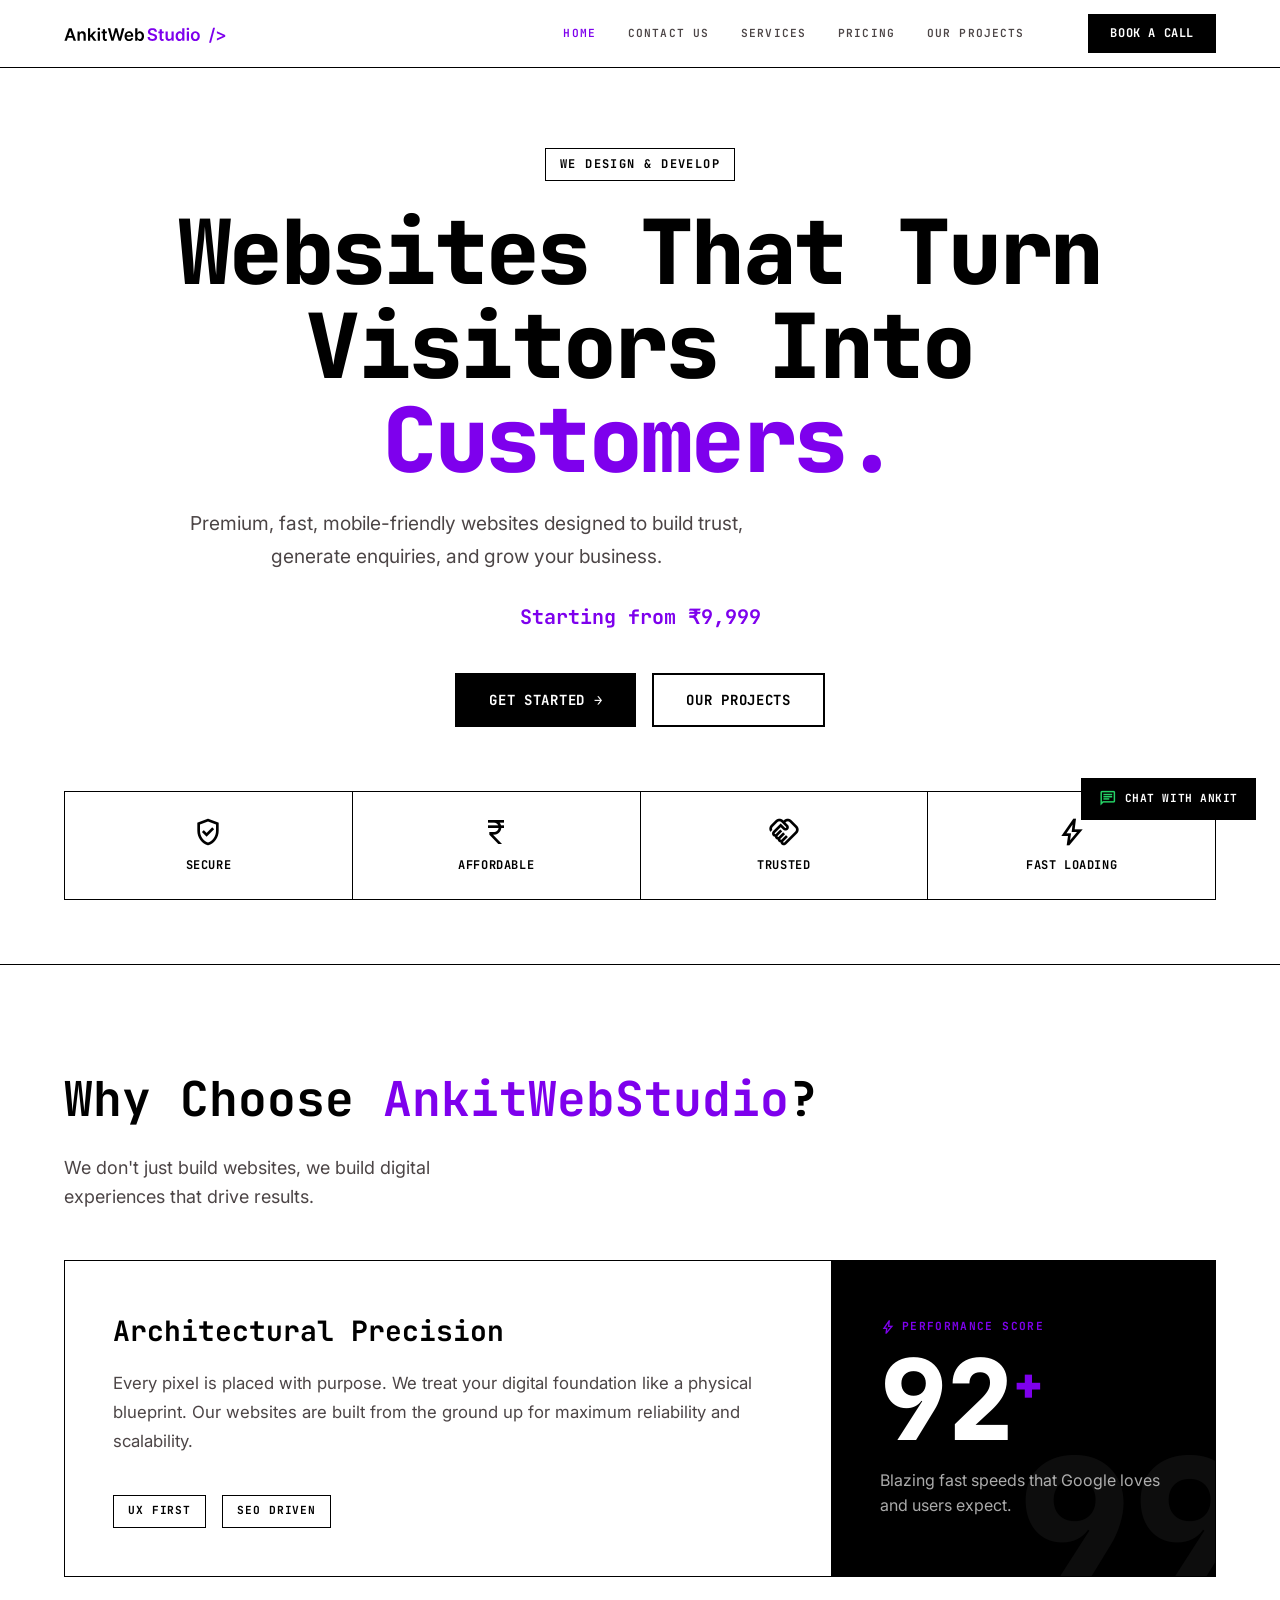
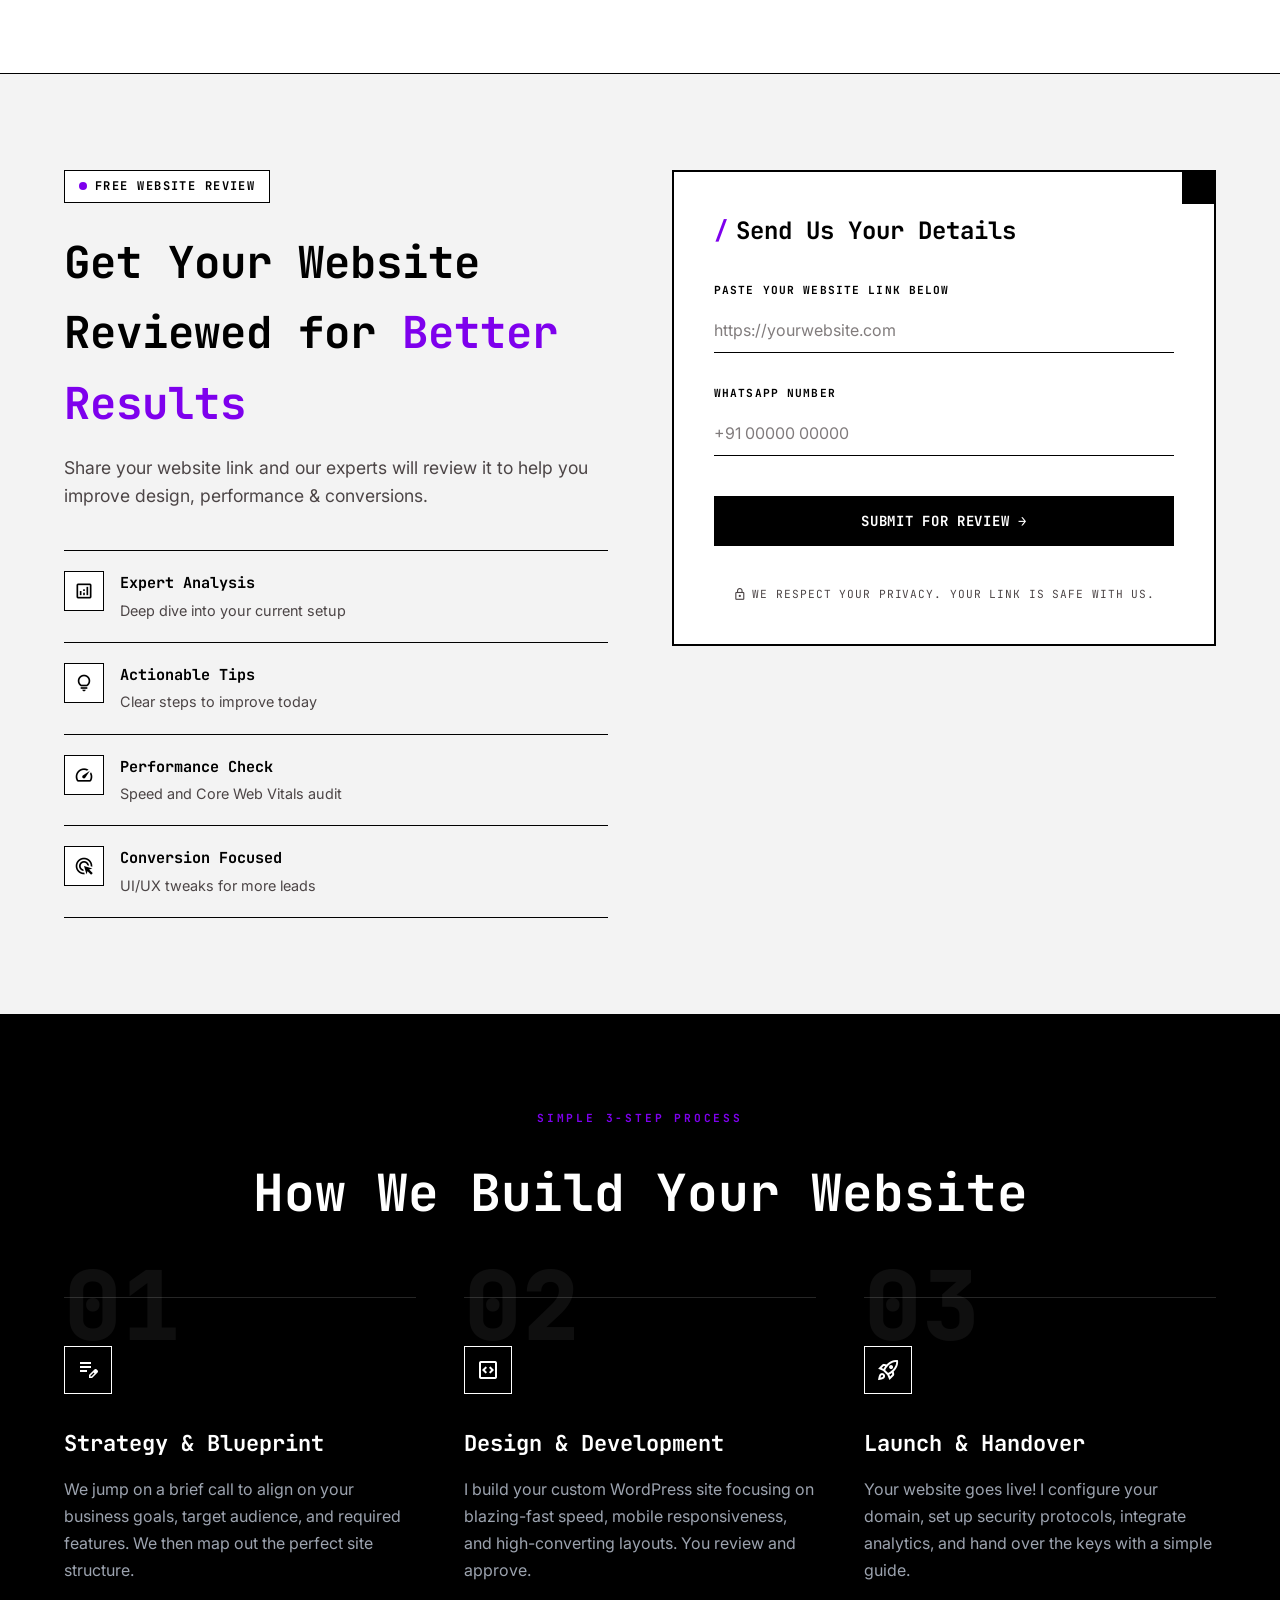
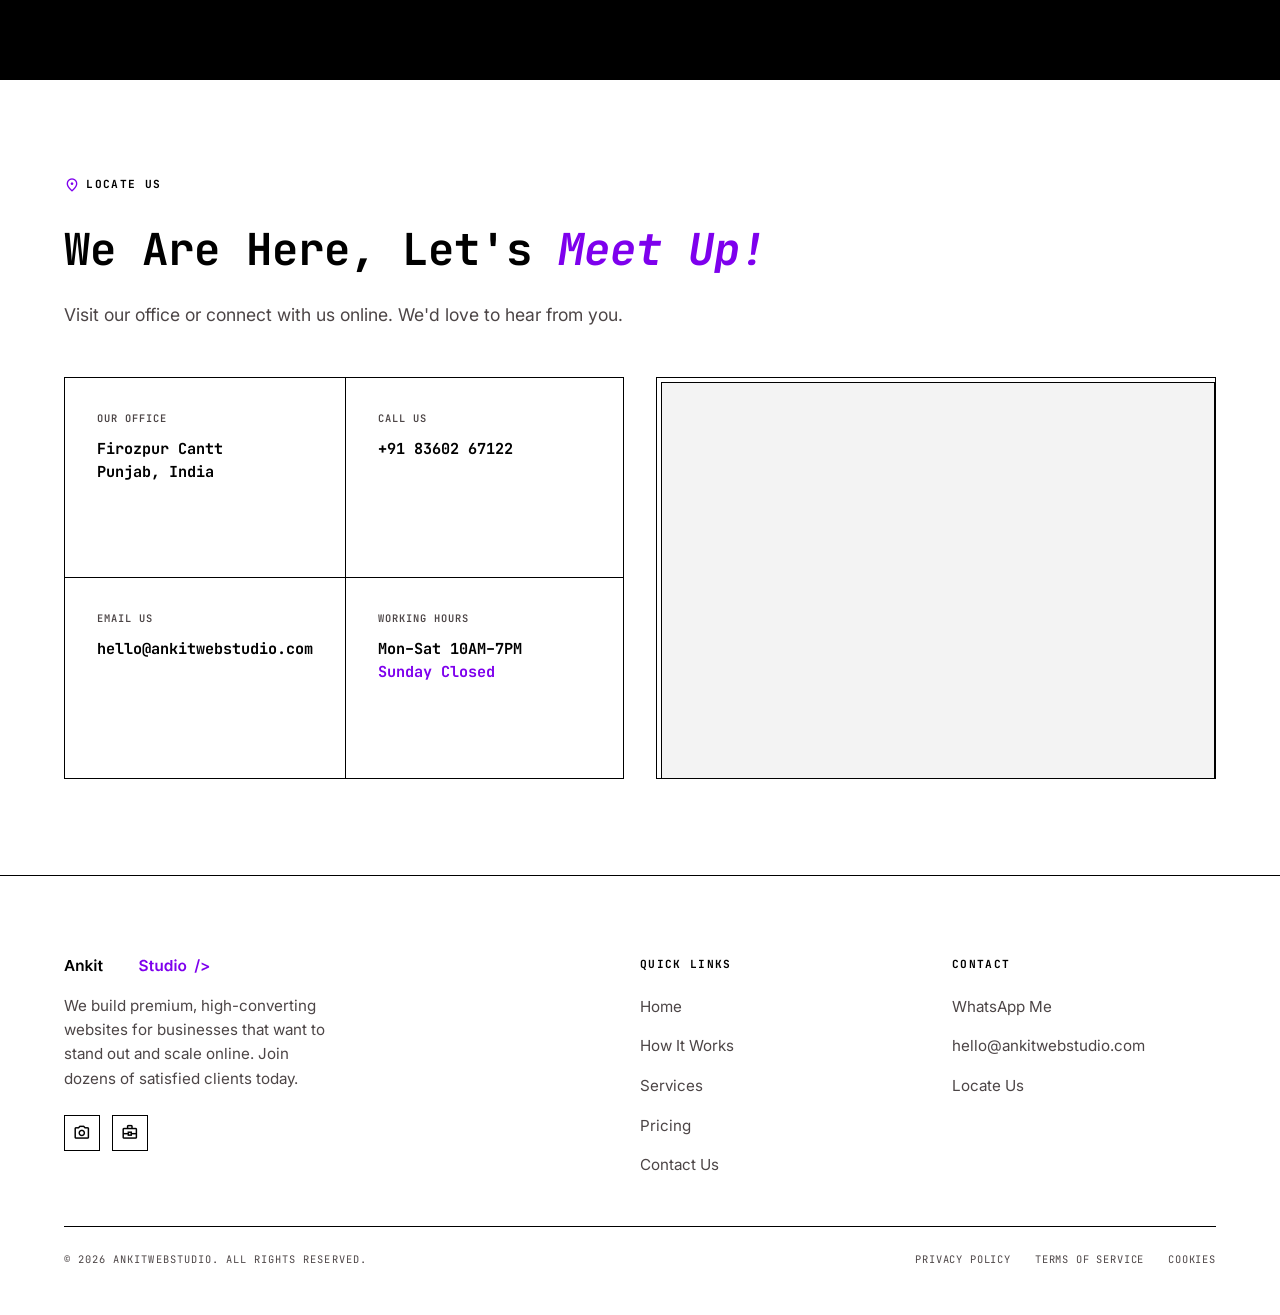
==== commit c409b18e: "m" ====
--- a/index.html
+++ b/index.html
@@ -21,10 +21,10 @@
     </a>
     <nav class="desktop-nav">
       <a href="/" class="active">HOME</a>
-      <a href="/#how-it-works">HOW IT WORKS</a>
+      <a href="contact.html">CONTACT US</a>
       <a href="services.html">SERVICES</a>
       <a href="services.html#pricing">PRICING</a>
-      <a href="/#review">FREE REVIEW</a>
+      <a href="projects.html">OUR PROJECTS</a>
     </nav>
     <a href="tel:+918360267122" class="btn-primary btn-sm header-cta">Book a Call</a>
     <button class="hamburger" id="menuToggle" aria-label="Open menu">
@@ -67,7 +67,7 @@
         <p class="hero-price">Starting from &#8377;9,999</p>
         <div class="hero-ctas">
           <a href="services.html#pricing" class="btn-primary">Get Started &rarr;</a>
-          <a href="contact.html" class="btn-secondary">Contact Us</a>
+          <a href="projects.html" class="btn-secondary">Our Projects</a>
         </div>
       </div>
 
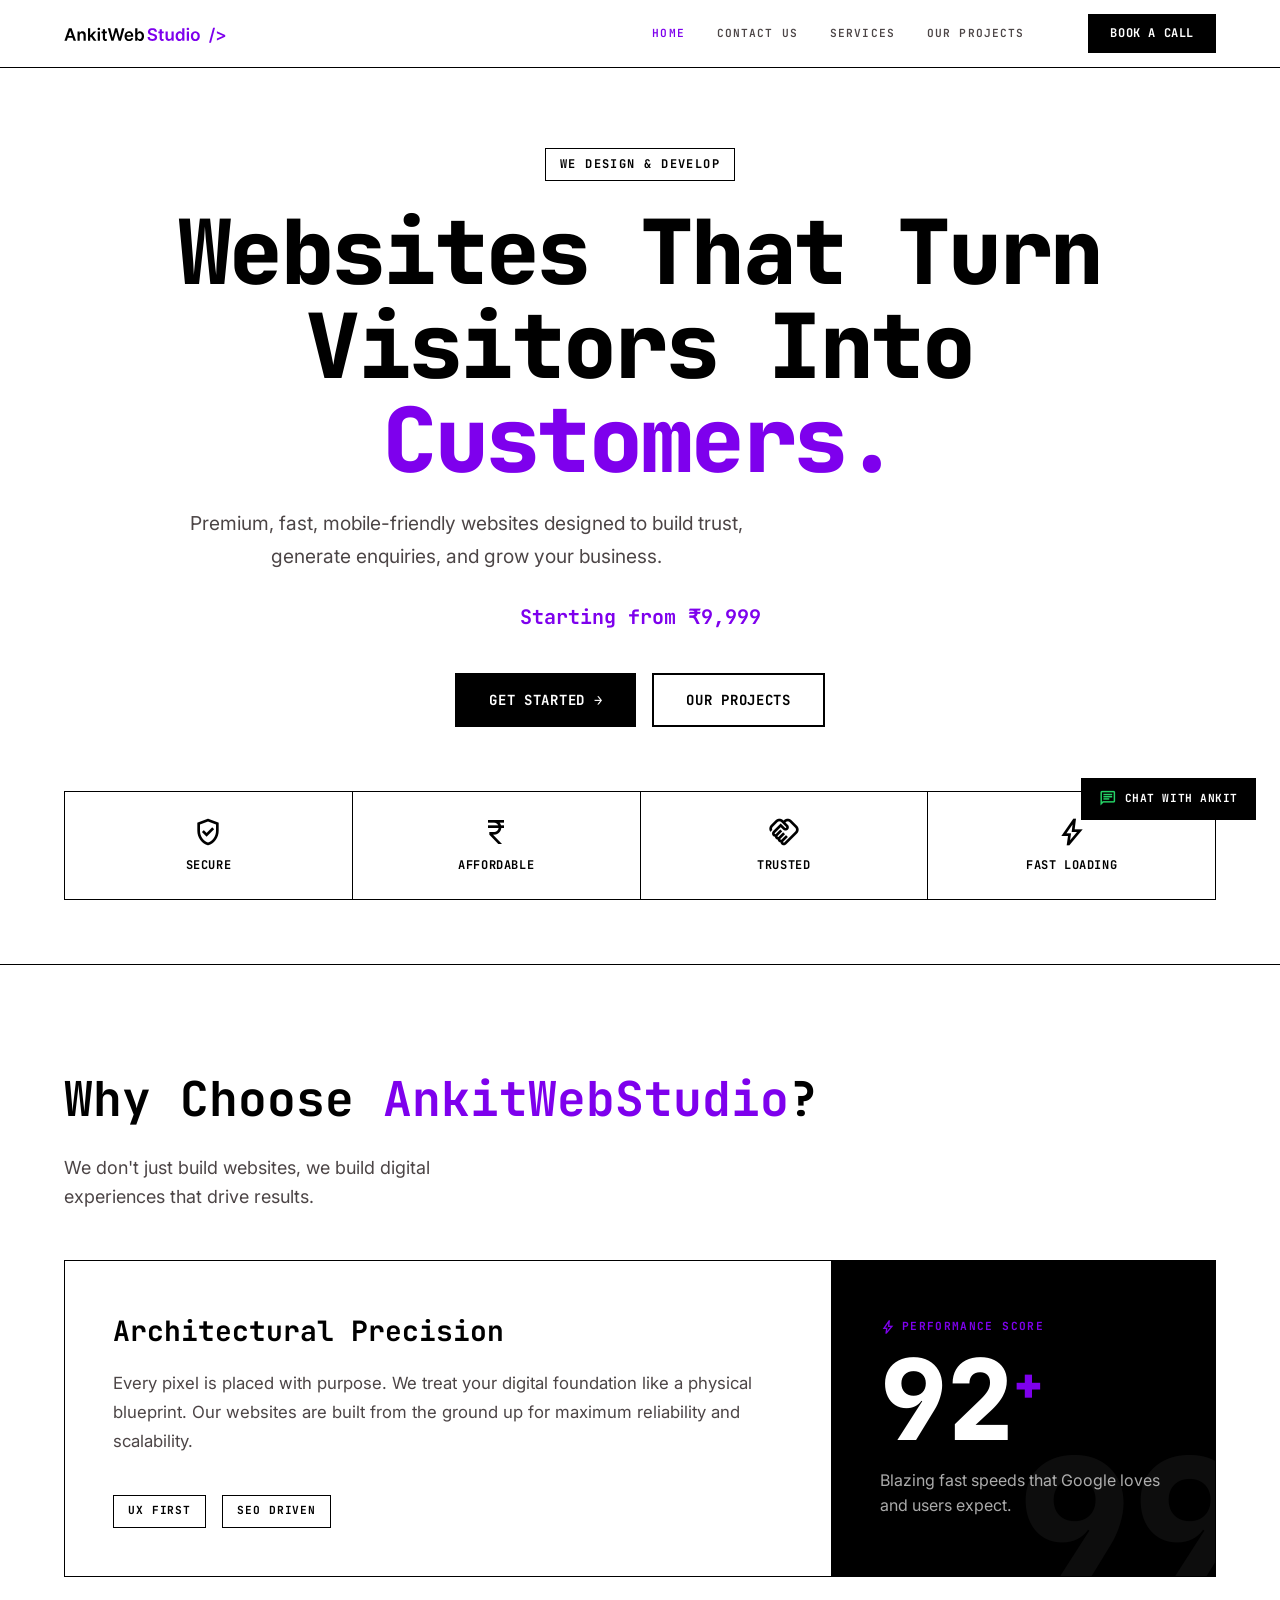
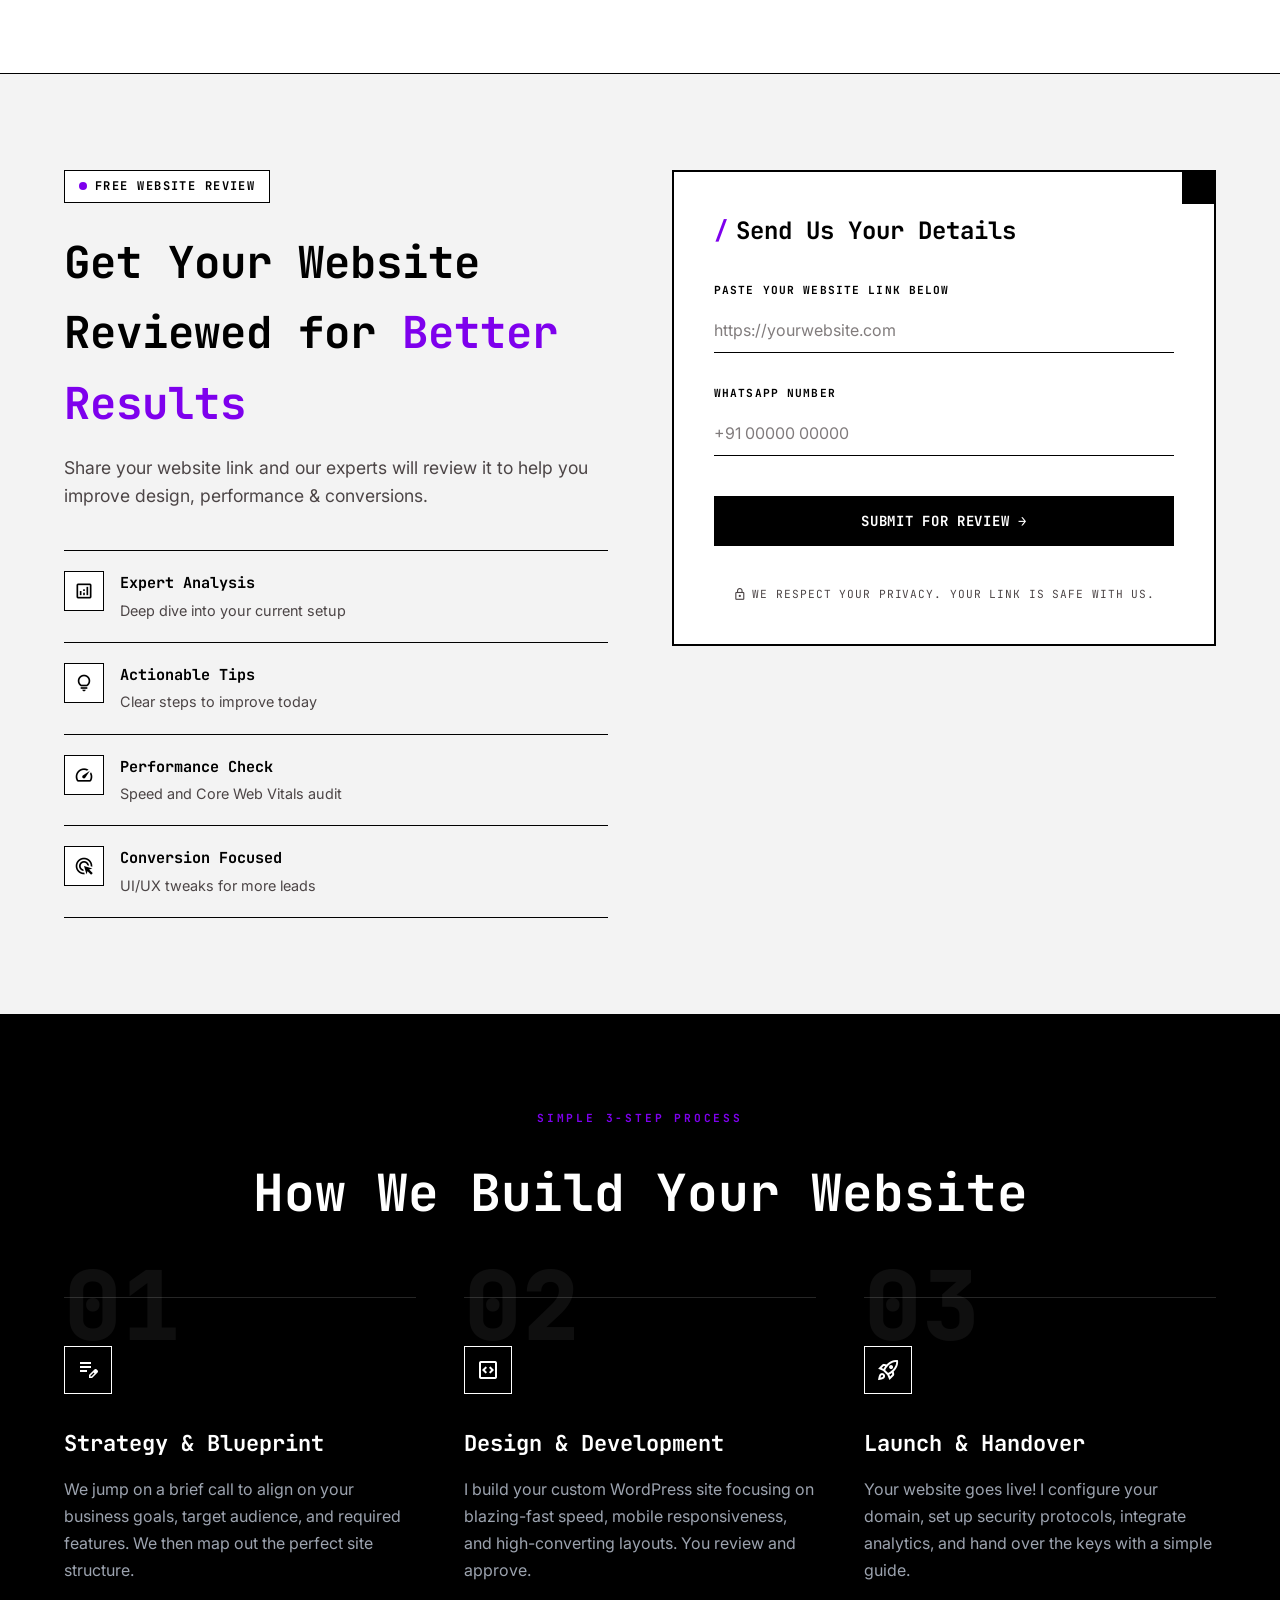
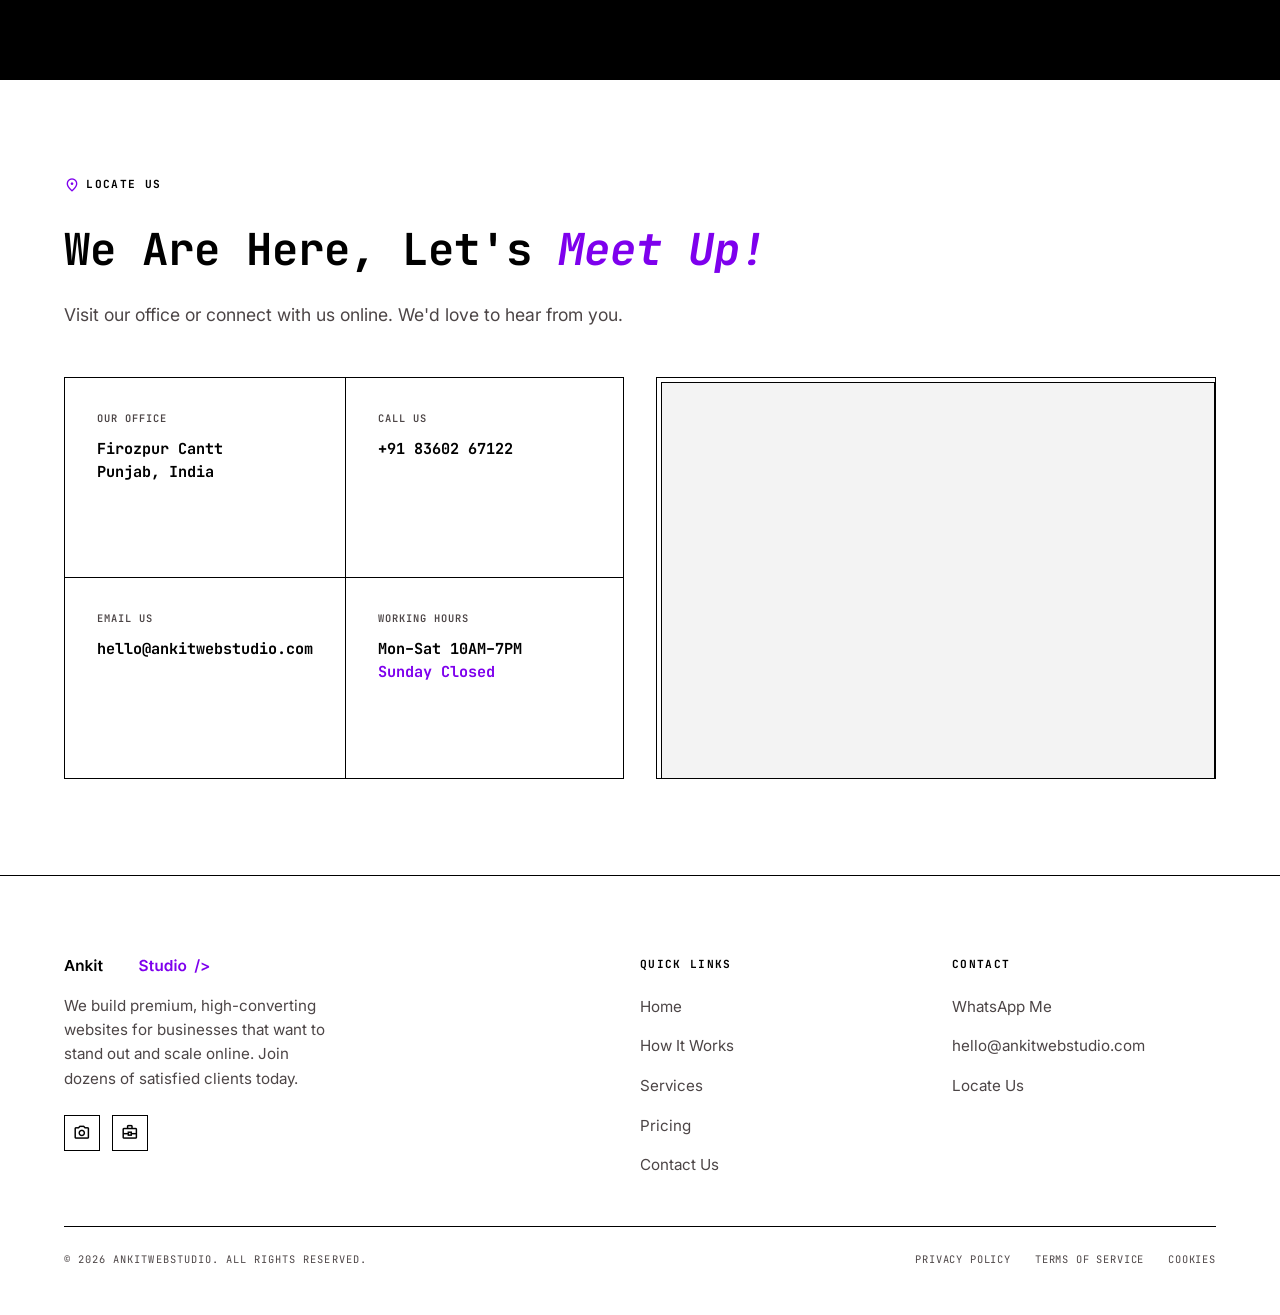
==== commit b489fea7: "y" ====
--- a/index.html
+++ b/index.html
@@ -23,7 +23,7 @@
       <a href="/" class="active">HOME</a>
       <a href="contact.html">CONTACT US</a>
       <a href="services.html">SERVICES</a>
-      <a href="services.html#pricing">PRICING</a>
+      <!--<a href="services.html#pricing">PRICING</a>!-->
       <a href="projects.html">OUR PROJECTS</a>
     </nav>
     <a href="tel:+918360267122" class="btn-primary btn-sm header-cta">Book a Call</a>
@@ -45,7 +45,7 @@
     <a href="/">Home</a>
     <a href="/#how-it-works">How It Works</a>
     <a href="services.html">Services</a>
-    <a href="services.html#pricing">Pricing</a>
+    <!--<a href="services.html#pricing">Pricing</a>!-->
     <a href="/#review">Free Review</a>
     <a href="contact.html">Contact</a>
   </nav>
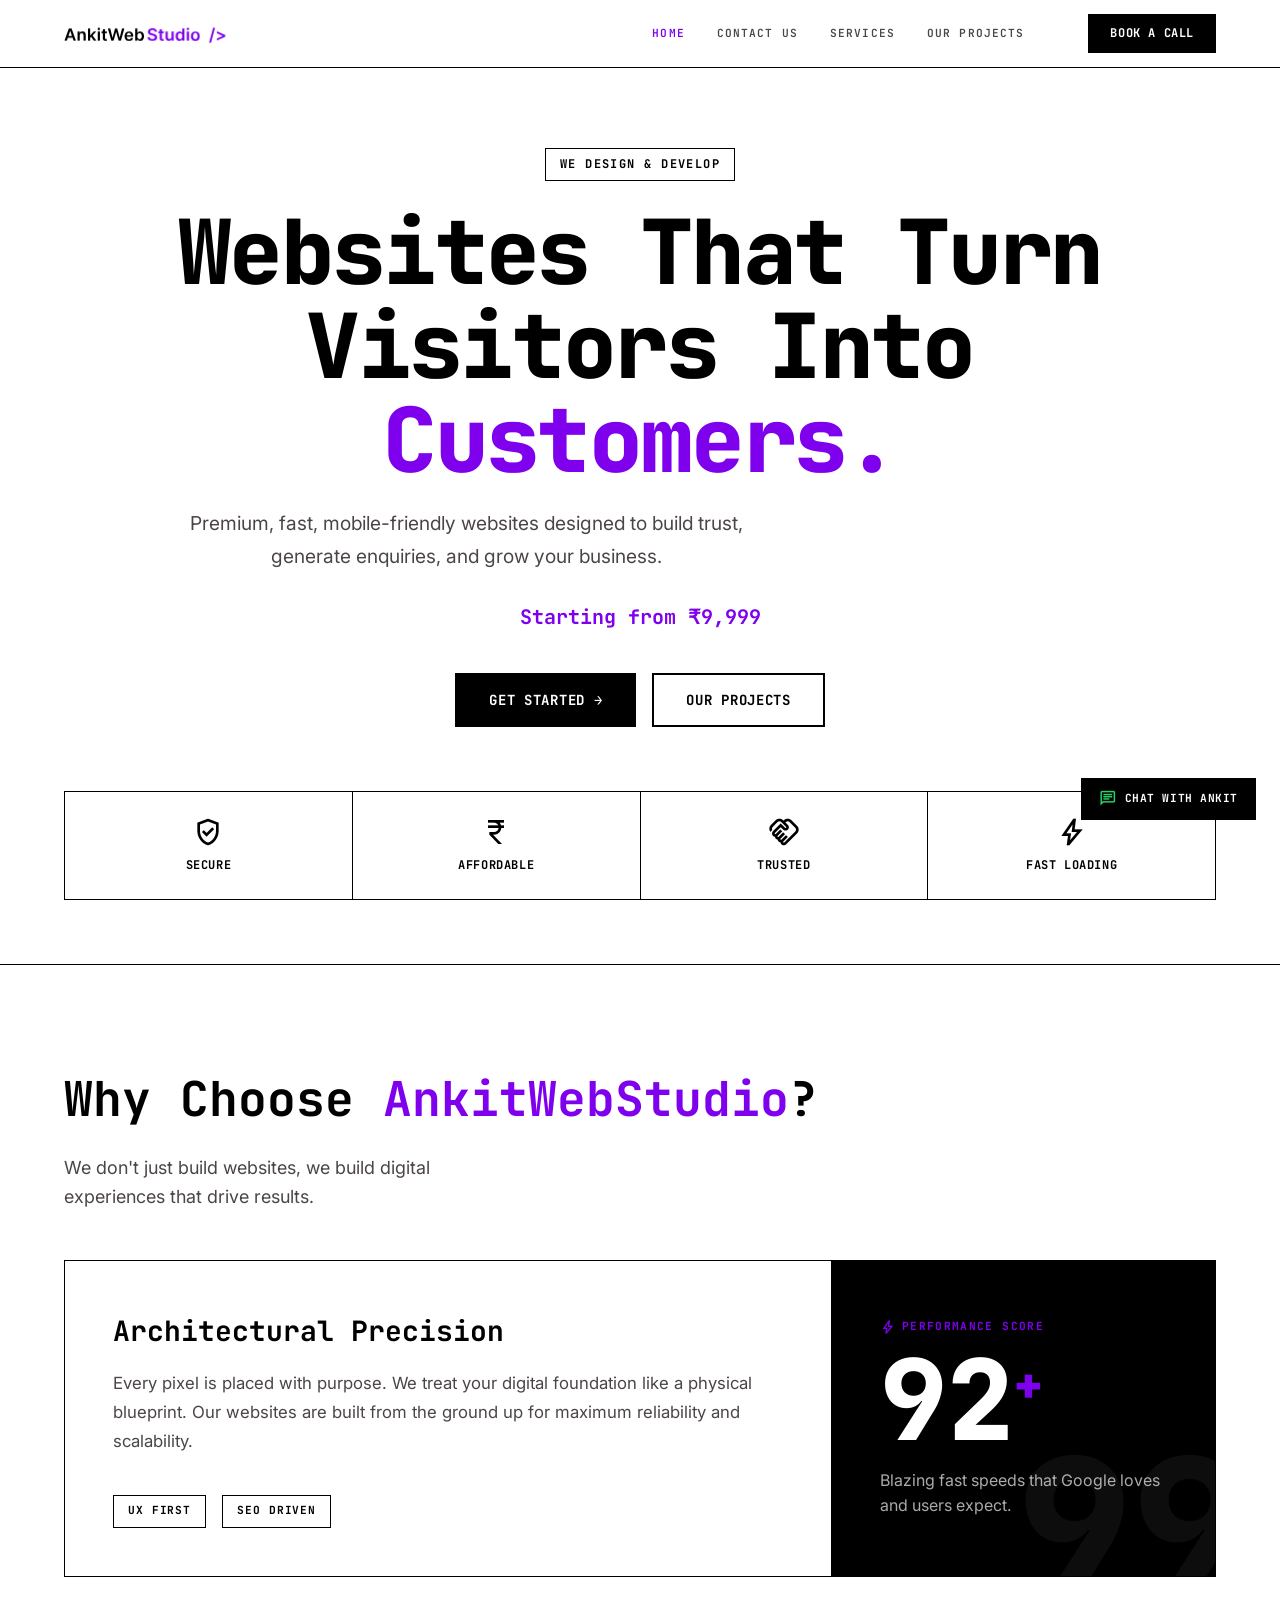
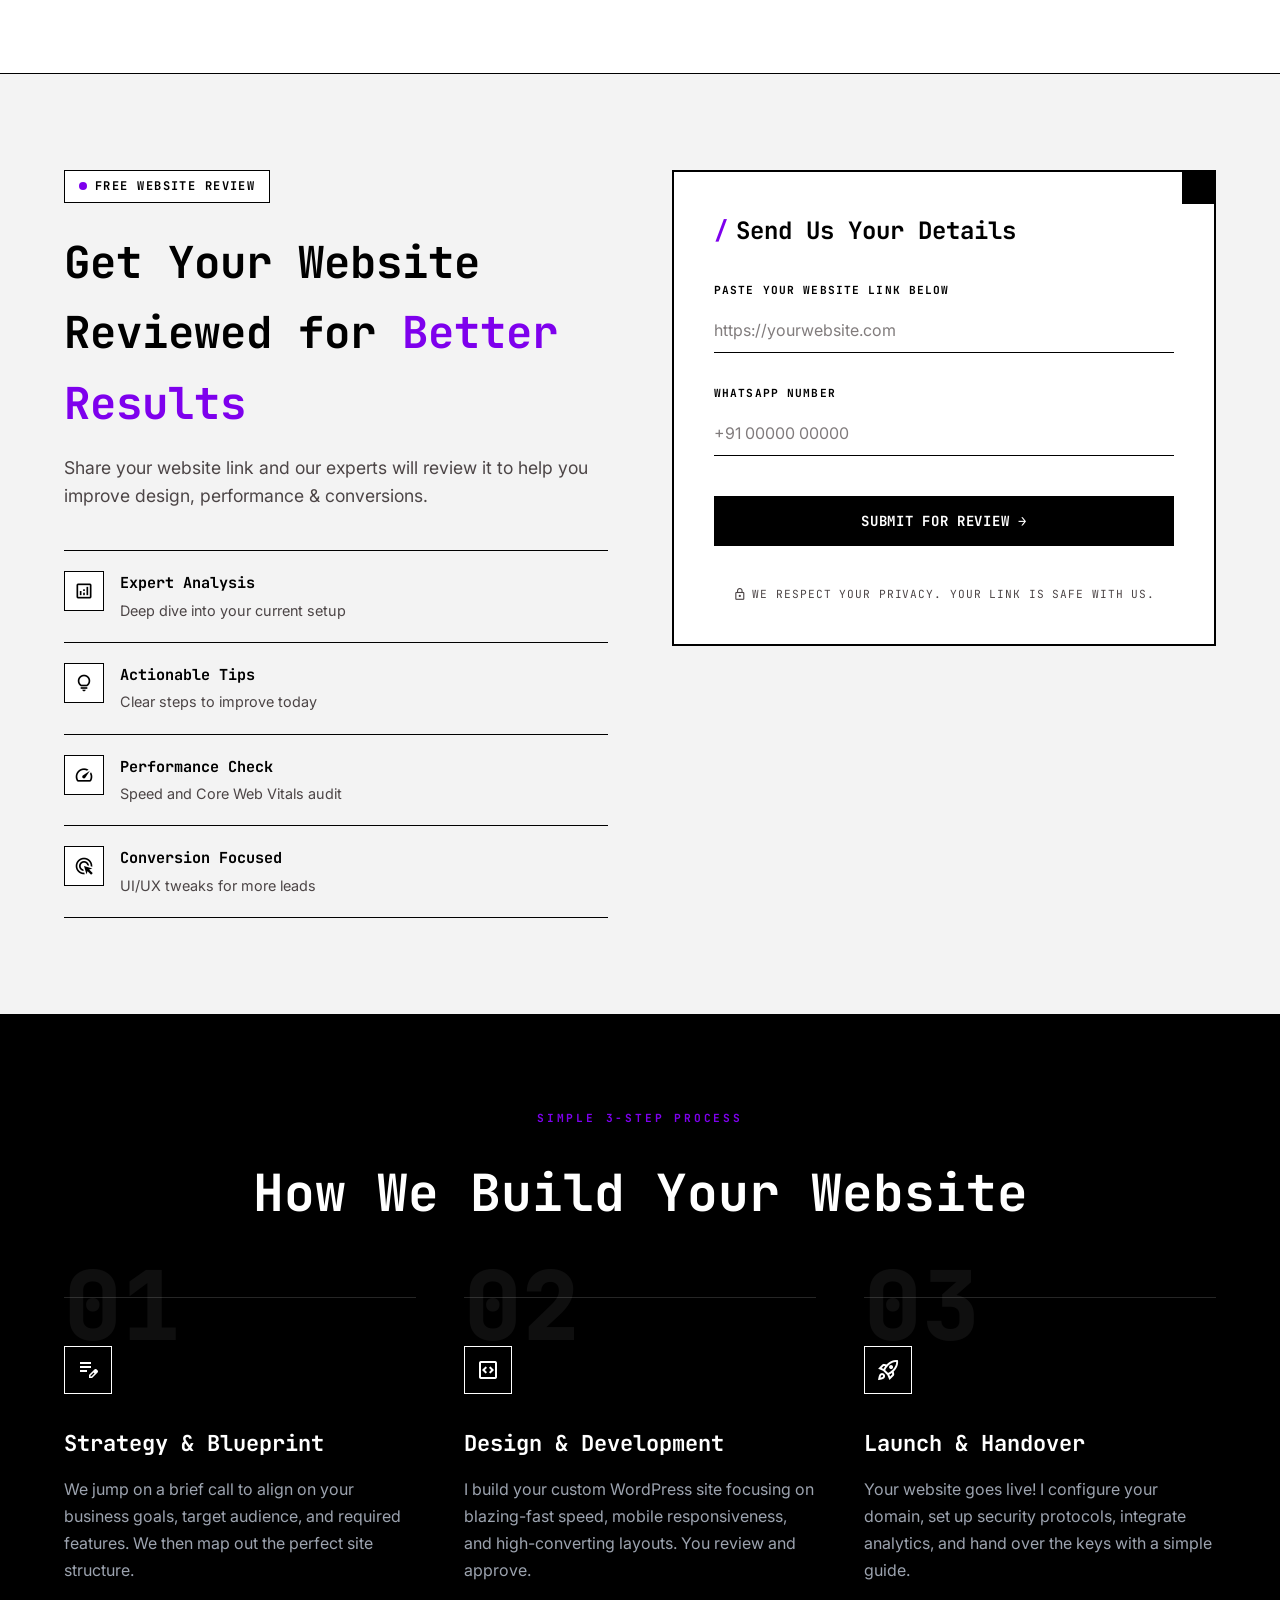
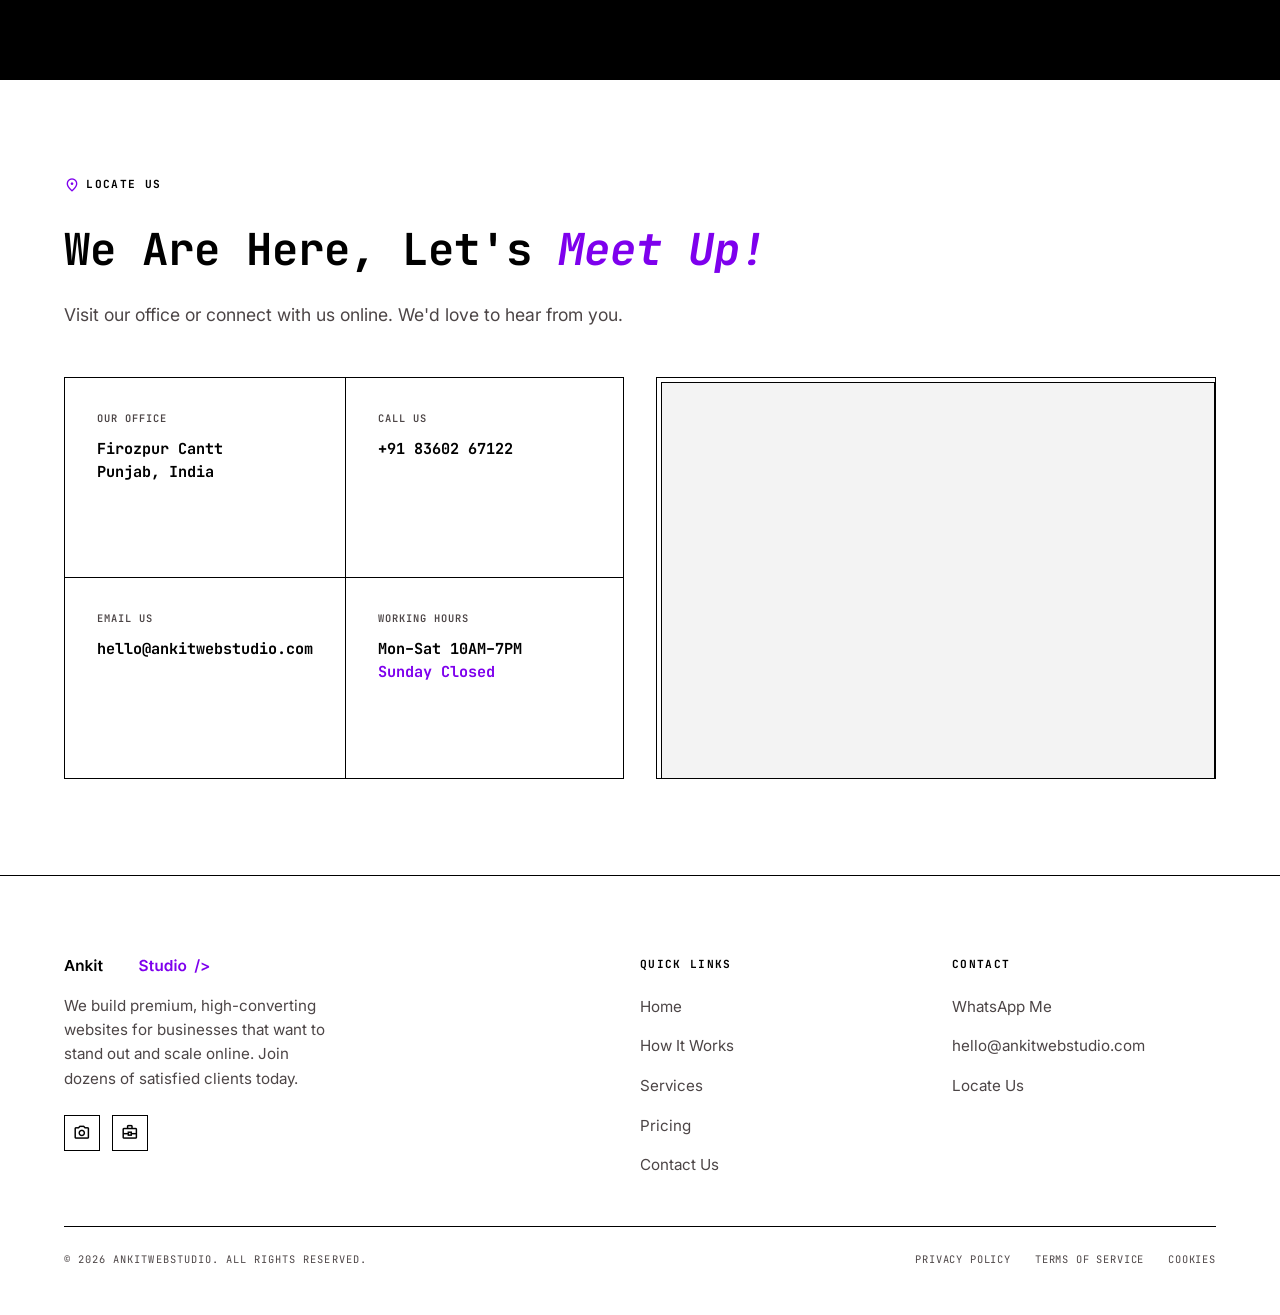
==== commit 5c18efd2: "yes" ====
--- a/index.html
+++ b/index.html
@@ -13,11 +13,126 @@
 <header>
   <div class="header-inner">
     <a href="/" class="header-logo">
-      <svg xmlns="http://www.w3.org/2000/svg" width="207" height="25" viewBox="0 0 207 25" fill="none" aria-label="AnkitWebStudio">
-        <path d="M3.53845 21H0.525061L6.01157 5.41558H9.49675L14.9909 21H11.9775L7.81504 8.61161H7.69328L3.53845 21ZM3.63738 14.8895H11.8557V17.1572H3.63738V14.8895ZM19.6765 14.1514V21H16.9218V9.31169H19.5547V11.2978H19.6917C19.9606 10.6434 20.3892 10.1234 20.9777 9.73782C21.5713 9.35227 22.3043 9.1595 23.1769 9.1595C23.9835 9.1595 24.6861 9.33198 25.2847 9.67695C25.8884 10.0219 26.3551 10.5216 26.6849 11.176C27.0197 11.8305 27.1846 12.6244 27.1795 13.5578V21H24.4248V13.984C24.4248 13.2027 24.2219 12.5914 23.8161 12.1501C23.4153 11.7087 22.8598 11.488 22.1496 11.488C21.6676 11.488 21.239 11.5946 20.8636 11.8076C20.4932 12.0156 20.2015 12.3175 19.9885 12.7132C19.7805 13.1089 19.6765 13.5883 19.6765 14.1514ZM32.491 17.3322L32.4834 14.0068H32.9247L37.1252 9.31169H40.3441L35.1772 15.0645H34.6065L32.491 17.3322ZM29.9798 21V5.41558H32.7345V21H29.9798ZM37.3155 21L33.5107 15.6809L35.3674 13.7405L40.6104 21H37.3155ZM42.1799 21V9.31169H44.9346V21H42.1799ZM43.5648 7.6528C43.1286 7.6528 42.7531 7.50822 42.4386 7.21905C42.1241 6.92482 41.9668 6.57224 41.9668 6.16132C41.9668 5.74533 42.1241 5.39275 42.4386 5.10359C42.7531 4.80935 43.1286 4.66224 43.5648 4.66224C44.0062 4.66224 44.3816 4.80935 44.6911 5.10359C45.0056 5.39275 45.1628 5.74533 45.1628 6.16132C45.1628 6.57224 45.0056 6.92482 44.6911 7.21905C44.3816 7.50822 44.0062 7.6528 43.5648 7.6528ZM53.6038 9.31169V11.4424H46.8845V9.31169H53.6038ZM48.5434 6.51136H51.2981V17.4844C51.2981 17.8547 51.3539 18.1388 51.4655 18.3366C51.5822 18.5294 51.7343 18.6613 51.9221 18.7323C52.1098 18.8034 52.3178 18.8389 52.546 18.8389C52.7185 18.8389 52.8758 18.8262 53.0178 18.8008C53.1649 18.7755 53.2766 18.7526 53.3527 18.7323L53.8168 20.8859C53.6697 20.9366 53.4592 20.9924 53.1852 21.0533C52.9164 21.1141 52.5866 21.1497 52.196 21.1598C51.5061 21.1801 50.8846 21.0761 50.3317 20.8478C49.7787 20.6144 49.3399 20.2543 49.0152 19.7672C48.6956 19.2802 48.5383 18.6715 48.5434 17.9409V6.51136ZM59.1835 21L54.7852 5.41558H57.8214L60.6293 16.868H60.7739L63.7721 5.41558H66.5343L69.5401 16.8756H69.6771L72.485 5.41558H75.5213L71.1229 21H68.3378L65.2179 10.065H65.0961L61.9686 21H59.1835ZM81.3388 21.2283C80.1669 21.2283 79.1548 20.9848 78.3026 20.4978C77.4554 20.0057 76.8035 19.3107 76.3469 18.4127C75.8903 17.5097 75.662 16.4469 75.662 15.2243C75.662 14.022 75.8903 12.9668 76.3469 12.0587C76.8085 11.1456 77.4528 10.4354 78.2797 9.92806C79.1066 9.41569 80.0781 9.1595 81.1942 9.1595C81.9146 9.1595 82.5944 9.27618 83.2336 9.50954C83.8778 9.73782 84.446 10.0929 84.9381 10.5749C85.4353 11.0568 85.8259 11.6707 86.11 12.4164C86.3941 13.1571 86.5361 14.0398 86.5361 15.0645V15.9092H76.9557V14.0525H83.8956C83.8905 13.5249 83.7764 13.0556 83.5532 12.6447C83.33 12.2287 83.018 11.9015 82.6172 11.663C82.2215 11.4246 81.7598 11.3054 81.2322 11.3054C80.6691 11.3054 80.1745 11.4424 79.7484 11.7163C79.3222 11.9852 78.99 12.3403 78.7515 12.7817C78.5182 13.2179 78.3989 13.6973 78.3939 14.2199V15.8407C78.3939 16.5205 78.5182 17.1039 78.7667 17.5909C79.0153 18.0728 79.3628 18.4432 79.8093 18.7019C80.2557 18.9556 80.7782 19.0824 81.3768 19.0824C81.7776 19.0824 82.1403 19.0266 82.465 18.915C82.7897 18.7983 83.0712 18.6283 83.3097 18.4051C83.5481 18.1819 83.7282 17.9054 83.8499 17.5757L86.422 17.8649C86.2596 18.5446 85.9502 19.1382 85.4936 19.6455C85.0421 20.1477 84.4638 20.5384 83.7586 20.8174C83.0535 21.0913 82.2469 21.2283 81.3388 21.2283ZM88.9883 21V5.41558H91.743V11.2445H91.8571C91.9992 10.9604 92.1995 10.6586 92.4583 10.339C92.717 10.0143 93.067 9.73782 93.5084 9.50954C93.9498 9.27618 94.5129 9.1595 95.1977 9.1595C96.1007 9.1595 96.915 9.39032 97.6404 9.85197C98.3709 10.3085 98.9492 10.9858 99.3754 11.8837C99.8066 12.7766 100.022 13.8724 100.022 15.1711C100.022 16.4545 99.8117 17.5453 99.3906 18.4432C98.9695 19.3411 98.3963 20.026 97.6708 20.4978C96.9454 20.9696 96.1236 21.2055 95.2053 21.2055C94.5357 21.2055 93.9802 21.0939 93.5388 20.8706C93.0975 20.6474 92.7424 20.3786 92.4735 20.064C92.2097 19.7444 92.0042 19.4426 91.8571 19.1585H91.6973V21H88.9883ZM91.6897 15.1558C91.6897 15.9117 91.7962 16.5738 92.0093 17.1419C92.2275 17.7101 92.5394 18.154 92.9453 18.4736C93.3562 18.7881 93.8534 18.9454 94.4368 18.9454C95.0455 18.9454 95.5554 18.7831 95.9663 18.4584C96.3772 18.1287 96.6867 17.6797 96.8947 17.1115C97.1077 16.5383 97.2143 15.8864 97.2143 15.1558C97.2143 14.4304 97.1103 13.7861 96.9023 13.223C96.6943 12.6599 96.3848 12.2185 95.9739 11.8989C95.563 11.5793 95.0506 11.4195 94.4368 11.4195C93.8483 11.4195 93.3486 11.5743 92.9377 11.8837C92.5268 12.1932 92.2148 12.6269 92.0017 13.185C91.7937 13.743 91.6897 14.4 91.6897 15.1558Z" fill="black"/>
-        <path d="M113.475 9.69978C113.404 9.03521 113.104 8.51776 112.577 8.14742C112.054 7.77709 111.374 7.59192 110.537 7.59192C109.949 7.59192 109.444 7.6807 109.023 7.85826C108.602 8.03582 108.28 8.27678 108.057 8.58117C107.834 8.88555 107.719 9.23306 107.714 9.62368C107.714 9.94836 107.788 10.2299 107.935 10.4683C108.087 10.7068 108.293 10.9097 108.551 11.0771C108.81 11.2394 109.097 11.3764 109.411 11.488C109.726 11.5996 110.043 11.6935 110.362 11.7696L111.823 12.1348C112.412 12.2718 112.978 12.457 113.52 12.6903C114.068 12.9237 114.558 13.2179 114.989 13.5731C115.425 13.9282 115.77 14.3568 116.024 14.8591C116.278 15.3613 116.404 15.9498 116.404 16.6245C116.404 17.5376 116.171 18.3417 115.704 19.0367C115.238 19.7267 114.563 20.2669 113.68 20.6576C112.803 21.0431 111.74 21.2359 110.492 21.2359C109.279 21.2359 108.227 21.0482 107.334 20.6728C106.446 20.2974 105.751 19.7495 105.249 19.0291C104.752 18.3087 104.483 17.4311 104.442 16.3962H107.22C107.26 16.939 107.428 17.3905 107.722 17.7507C108.016 18.1109 108.399 18.3798 108.871 18.5573C109.348 18.7349 109.88 18.8237 110.469 18.8237C111.083 18.8237 111.621 18.7323 112.082 18.5497C112.549 18.362 112.914 18.1033 113.178 17.7735C113.442 17.4387 113.576 17.0481 113.581 16.6017C113.576 16.1958 113.457 15.861 113.224 15.5972C112.99 15.3283 112.663 15.1051 112.242 14.9276C111.826 14.7449 111.339 14.5826 110.781 14.4405L109.008 13.984C107.724 13.6542 106.71 13.1545 105.964 12.4849C105.223 11.8102 104.853 10.9148 104.853 9.7987C104.853 8.88048 105.102 8.0764 105.599 7.38646C106.101 6.69653 106.783 6.16132 107.646 5.78084C108.508 5.39529 109.485 5.20252 110.575 5.20252C111.681 5.20252 112.65 5.39529 113.482 5.78084C114.319 6.16132 114.976 6.69146 115.453 7.37124C115.93 8.04596 116.176 8.82214 116.191 9.69978H113.475ZM124.636 9.31169V11.4424H117.917V9.31169H124.636ZM119.576 6.51136H122.33V17.4844C122.33 17.8547 122.386 18.1388 122.498 18.3366C122.614 18.5294 122.767 18.6613 122.954 18.7323C123.142 18.8034 123.35 18.8389 123.578 18.8389C123.751 18.8389 123.908 18.8262 124.05 18.8008C124.197 18.7755 124.309 18.7526 124.385 18.7323L124.849 20.8859C124.702 20.9366 124.492 20.9924 124.218 21.0533C123.949 21.1141 123.619 21.1497 123.228 21.1598C122.538 21.1801 121.917 21.0761 121.364 20.8478C120.811 20.6144 120.372 20.2543 120.048 19.7672C119.728 19.2802 119.571 18.6715 119.576 17.9409V6.51136ZM134.39 16.0842V9.31169H137.144V21H134.473V18.9226H134.352C134.088 19.577 133.654 20.1122 133.05 20.5282C132.452 20.9442 131.714 21.1522 130.836 21.1522C130.07 21.1522 129.393 20.9822 128.804 20.6423C128.221 20.2974 127.764 19.7977 127.435 19.1433C127.105 18.4838 126.94 17.6873 126.94 16.7539V9.31169H129.695V16.3277C129.695 17.0684 129.897 17.6569 130.303 18.0931C130.709 18.5294 131.242 18.7476 131.901 18.7476C132.307 18.7476 132.7 18.6486 133.081 18.4508C133.461 18.2529 133.773 17.9587 134.017 17.5681C134.265 17.1724 134.39 16.6778 134.39 16.0842ZM144.314 21.2055C143.396 21.2055 142.574 20.9696 141.849 20.4978C141.124 20.026 140.55 19.3411 140.129 18.4432C139.708 17.5453 139.498 16.4545 139.498 15.1711C139.498 13.8724 139.711 12.7766 140.137 11.8837C140.568 10.9858 141.149 10.3085 141.879 9.85197C142.61 9.39032 143.424 9.1595 144.322 9.1595C145.007 9.1595 145.57 9.27618 146.011 9.50954C146.453 9.73782 146.803 10.0143 147.062 10.339C147.32 10.6586 147.521 10.9604 147.663 11.2445H147.777V5.41558H150.539V21H147.83V19.1585H147.663C147.521 19.4426 147.315 19.7444 147.046 20.064C146.777 20.3786 146.422 20.6474 145.981 20.8706C145.54 21.0939 144.984 21.2055 144.314 21.2055ZM145.083 18.9454C145.666 18.9454 146.164 18.7881 146.574 18.4736C146.985 18.154 147.297 17.7101 147.51 17.1419C147.724 16.5738 147.83 15.9117 147.83 15.1558C147.83 14.4 147.724 13.743 147.51 13.185C147.302 12.6269 146.993 12.1932 146.582 11.8837C146.176 11.5743 145.677 11.4195 145.083 11.4195C144.469 11.4195 143.957 11.5793 143.546 11.8989C143.135 12.2185 142.826 12.6599 142.618 13.223C142.41 13.7861 142.306 14.4304 142.306 15.1558C142.306 15.8864 142.41 16.5383 142.618 17.1115C142.831 17.6797 143.143 18.1287 143.553 18.4584C143.969 18.7831 144.479 18.9454 145.083 18.9454ZM153.474 21V9.31169H156.229V21H153.474ZM154.859 7.6528C154.423 7.6528 154.048 7.50822 153.733 7.21905C153.419 6.92482 153.261 6.57224 153.261 6.16132C153.261 5.74533 153.419 5.39275 153.733 5.10359C154.048 4.80935 154.423 4.66224 154.859 4.66224C155.301 4.66224 155.676 4.80935 155.986 5.10359C156.3 5.39275 156.457 5.74533 156.457 6.16132C156.457 6.57224 156.3 6.92482 155.986 7.21905C155.676 7.50822 155.301 7.6528 154.859 7.6528ZM164.16 21.2283C163.019 21.2283 162.03 20.9772 161.192 20.4749C160.355 19.9727 159.706 19.2701 159.244 18.3671C158.788 17.4641 158.56 16.4089 158.56 15.2015C158.56 13.9941 158.788 12.9364 159.244 12.0283C159.706 11.1202 160.355 10.4151 161.192 9.91284C162.03 9.41061 163.019 9.1595 164.16 9.1595C165.302 9.1595 166.291 9.41061 167.128 9.91284C167.965 10.4151 168.612 11.1202 169.068 12.0283C169.53 12.9364 169.761 13.9941 169.761 15.2015C169.761 16.4089 169.53 17.4641 169.068 18.3671C168.612 19.2701 167.965 19.9727 167.128 20.4749C166.291 20.9772 165.302 21.2283 164.16 21.2283ZM164.175 19.0215C164.794 19.0215 165.312 18.8516 165.728 18.5117C166.144 18.1667 166.453 17.7051 166.656 17.1267C166.864 16.5484 166.968 15.9041 166.968 15.1939C166.968 14.4786 166.864 13.8318 166.656 13.2534C166.453 12.67 166.144 12.2059 165.728 11.8609C165.312 11.5159 164.794 11.3434 164.175 11.3434C163.541 11.3434 163.014 11.5159 162.593 11.8609C162.177 12.2059 161.865 12.67 161.657 13.2534C161.454 13.8318 161.352 14.4786 161.352 15.1939C161.352 15.9041 161.454 16.5484 161.657 17.1267C161.865 17.7051 162.177 18.1667 162.593 18.5117C163.014 18.8516 163.541 19.0215 164.175 19.0215Z" fill="#7E00ED"/>
-        <path d="M188.777 4.68506L183.755 23.3438H181.342L186.365 4.68506H188.777ZM201.531 15.9092L191.121 20.7184V18.017L198.517 14.8439L198.434 14.9884V14.6384L198.517 14.783L191.121 11.6098V8.90838L201.531 13.7176V15.9092Z" fill="#7E00ED"/>
-      </svg>
+      <svg xmlns="http://www.w3.org/2000/svg" width="207" height="25" viewBox="0 0 207 25" fill="none" role="img" aria-labelledby="logoTitle logoDesc">
+  <title id="logoTitle">AnkitWebStudio</title>
+  <desc id="logoDesc">AnkitWebStudio logo with a slow wipe and shine animation</desc>
+  <defs>
+    <linearGradient id="logoShineGradient" x1="0" y1="0" x2="1" y2="0">
+      <stop offset="0" stop-color="white" stop-opacity="0"/>
+      <stop offset=".5" stop-color="white" stop-opacity=".9"/>
+      <stop offset="1" stop-color="white" stop-opacity="0"/>
+    </linearGradient>
+
+    <clipPath id="completeLogoClip">
+      <use href="#ankitWebPath"/>
+      <use href="#studioPath"/>
+      <use href="#codePath"/>
+    </clipPath>
+  </defs>
+  <style>
+    /*
+      Slower premium animation:
+      1. AnkitWeb is uncovered from left to right.
+      2. Studio follows with a softer delayed reveal.
+      3. The code symbol slides into place.
+      4. A subtle highlight passes across the completed logo.
+    */
+    .logo-part {
+      opacity: 0;
+      transform-box: fill-box;
+      will-change: opacity, transform, clip-path;
+    }
+
+    .logo-black {
+      clip-path: inset(0 100% 0 0);
+      animation: text-wipe 1.25s cubic-bezier(.65,0,.2,1) 120ms forwards;
+    }
+
+    .logo-purple {
+      clip-path: inset(0 100% 0 0);
+      animation: text-wipe 1.25s cubic-bezier(.65,0,.2,1) 620ms forwards;
+    }
+
+    .logo-code {
+      transform-origin: left center;
+      animation: code-slide 900ms cubic-bezier(.22,1,.36,1) 1.42s forwards;
+    }
+
+    .logo-shine {
+      opacity: 0;
+      pointer-events: none;
+      animation: shine-pass 950ms ease-in-out 1.72s forwards;
+    }
+
+    @keyframes text-wipe {
+      0% {
+        opacity: 0;
+        clip-path: inset(0 100% 0 0);
+      }
+      18% {
+        opacity: 1;
+      }
+      100% {
+        opacity: 1;
+        clip-path: inset(0 0 0 0);
+      }
+    }
+
+    @keyframes code-slide {
+      0% {
+        opacity: 0;
+        transform: translateX(-10px);
+      }
+      100% {
+        opacity: 1;
+        transform: translateX(0);
+      }
+    }
+
+    @keyframes shine-pass {
+      0% {
+        opacity: 0;
+        transform: translateX(0);
+      }
+      18% {
+        opacity: .48;
+      }
+      82% {
+        opacity: .28;
+      }
+      100% {
+        opacity: 0;
+        transform: translateX(250px);
+      }
+    }
+
+    @media (prefers-reduced-motion: reduce) {
+      .logo-part {
+        animation: none;
+        opacity: 1;
+        transform: none;
+        clip-path: none;
+      }
+
+      .logo-shine {
+        display: none;
+      }
+    }
+  </style>
+  <path id="ankitWebPath" class="logo-part logo-black" d="M3.53845 21H0.525061L6.01157 5.41558H9.49675L14.9909 21H11.9775L7.81504 8.61161H7.69328L3.53845 21ZM3.63738 14.8895H11.8557V17.1572H3.63738V14.8895ZM19.6765 14.1514V21H16.9218V9.31169H19.5547V11.2978H19.6917C19.9606 10.6434 20.3892 10.1234 20.9777 9.73782C21.5713 9.35227 22.3043 9.1595 23.1769 9.1595C23.9835 9.1595 24.6861 9.33198 25.2847 9.67695C25.8884 10.0219 26.3551 10.5216 26.6849 11.176C27.0197 11.8305 27.1846 12.6244 27.1795 13.5578V21H24.4248V13.984C24.4248 13.2027 24.2219 12.5914 23.8161 12.1501C23.4153 11.7087 22.8598 11.488 22.1496 11.488C21.6676 11.488 21.239 11.5946 20.8636 11.8076C20.4932 12.0156 20.2015 12.3175 19.9885 12.7132C19.7805 13.1089 19.6765 13.5883 19.6765 14.1514ZM32.491 17.3322L32.4834 14.0068H32.9247L37.1252 9.31169H40.3441L35.1772 15.0645H34.6065L32.491 17.3322ZM29.9798 21V5.41558H32.7345V21H29.9798ZM37.3155 21L33.5107 15.6809L35.3674 13.7405L40.6104 21H37.3155ZM42.1799 21V9.31169H44.9346V21H42.1799ZM43.5648 7.6528C43.1286 7.6528 42.7531 7.50822 42.4386 7.21905C42.1241 6.92482 41.9668 6.57224 41.9668 6.16132C41.9668 5.74533 42.1241 5.39275 42.4386 5.10359C42.7531 4.80935 43.1286 4.66224 43.5648 4.66224C44.0062 4.66224 44.3816 4.80935 44.6911 5.10359C45.0056 5.39275 45.1628 5.74533 45.1628 6.16132C45.1628 6.57224 45.0056 6.92482 44.6911 7.21905C44.3816 7.50822 44.0062 7.6528 43.5648 7.6528ZM53.6038 9.31169V11.4424H46.8845V9.31169H53.6038ZM48.5434 6.51136H51.2981V17.4844C51.2981 17.8547 51.3539 18.1388 51.4655 18.3366C51.5822 18.5294 51.7343 18.6613 51.9221 18.7323C52.1098 18.8034 52.3178 18.8389 52.546 18.8389C52.7185 18.8389 52.8758 18.8262 53.0178 18.8008C53.1649 18.7755 53.2766 18.7526 53.3527 18.7323L53.8168 20.8859C53.6697 20.9366 53.4592 20.9924 53.1852 21.0533C52.9164 21.1141 52.5866 21.1497 52.196 21.1598C51.5061 21.1801 50.8846 21.0761 50.3317 20.8478C49.7787 20.6144 49.3399 20.2543 49.0152 19.7672C48.6956 19.2802 48.5383 18.6715 48.5434 17.9409V6.51136ZM59.1835 21L54.7852 5.41558H57.8214L60.6293 16.868H60.7739L63.7721 5.41558H66.5343L69.5401 16.8756H69.6771L72.485 5.41558H75.5213L71.1229 21H68.3378L65.2179 10.065H65.0961L61.9686 21H59.1835ZM81.3388 21.2283C80.1669 21.2283 79.1548 20.9848 78.3026 20.4978C77.4554 20.0057 76.8035 19.3107 76.3469 18.4127C75.8903 17.5097 75.662 16.4469 75.662 15.2243C75.662 14.022 75.8903 12.9668 76.3469 12.0587C76.8085 11.1456 77.4528 10.4354 78.2797 9.92806C79.1066 9.41569 80.0781 9.1595 81.1942 9.1595C81.9146 9.1595 82.5944 9.27618 83.2336 9.50954C83.8778 9.73782 84.446 10.0929 84.9381 10.5749C85.4353 11.0568 85.8259 11.6707 86.11 12.4164C86.3941 13.1571 86.5361 14.0398 86.5361 15.0645V15.9092H76.9557V14.0525H83.8956C83.8905 13.5249 83.7764 13.0556 83.5532 12.6447C83.33 12.2287 83.018 11.9015 82.6172 11.663C82.2215 11.4246 81.7598 11.3054 81.2322 11.3054C80.6691 11.3054 80.1745 11.4424 79.7484 11.7163C79.3222 11.9852 78.99 12.3403 78.7515 12.7817C78.5182 13.2179 78.3989 13.6973 78.3939 14.2199V15.8407C78.3939 16.5205 78.5182 17.1039 78.7667 17.5909C79.0153 18.0728 79.3628 18.4432 79.8093 18.7019C80.2557 18.9556 80.7782 19.0824 81.3768 19.0824C81.7776 19.0824 82.1403 19.0266 82.465 18.915C82.7897 18.7983 83.0712 18.6283 83.3097 18.4051C83.5481 18.1819 83.7282 17.9054 83.8499 17.5757L86.422 17.8649C86.2596 18.5446 85.9502 19.1382 85.4936 19.6455C85.0421 20.1477 84.4638 20.5384 83.7586 20.8174C83.0535 21.0913 82.2469 21.2283 81.3388 21.2283ZM88.9883 21V5.41558H91.743V11.2445H91.8571C91.9992 10.9604 92.1995 10.6586 92.4583 10.339C92.717 10.0143 93.067 9.73782 93.5084 9.50954C93.9498 9.27618 94.5129 9.1595 95.1977 9.1595C96.1007 9.1595 96.915 9.39032 97.6404 9.85197C98.3709 10.3085 98.9492 10.9858 99.3754 11.8837C99.8066 12.7766 100.022 13.8724 100.022 15.1711C100.022 16.4545 99.8117 17.5453 99.3906 18.4432C98.9695 19.3411 98.3963 20.026 97.6708 20.4978C96.9454 20.9696 96.1236 21.2055 95.2053 21.2055C94.5357 21.2055 93.9802 21.0939 93.5388 20.8706C93.0975 20.6474 92.7424 20.3786 92.4735 20.064C92.2097 19.7444 92.0042 19.4426 91.8571 19.1585H91.6973V21H88.9883ZM91.6897 15.1558C91.6897 15.9117 91.7962 16.5738 92.0093 17.1419C92.2275 17.7101 92.5394 18.154 92.9453 18.4736C93.3562 18.7881 93.8534 18.9454 94.4368 18.9454C95.0455 18.9454 95.5554 18.7831 95.9663 18.4584C96.3772 18.1287 96.6867 17.6797 96.8947 17.1115C97.1077 16.5383 97.2143 15.8864 97.2143 15.1558C97.2143 14.4304 97.1103 13.7861 96.9023 13.223C96.6943 12.6599 96.3848 12.2185 95.9739 11.8989C95.563 11.5793 95.0506 11.4195 94.4368 11.4195C93.8483 11.4195 93.3486 11.5743 92.9377 11.8837C92.5268 12.1932 92.2148 12.6269 92.0017 13.185C91.7937 13.743 91.6897 14.4 91.6897 15.1558Z" fill="black"/>
+  <path id="studioPath" class="logo-part logo-purple" d="M113.475 9.69978C113.404 9.03521 113.104 8.51776 112.577 8.14742C112.054 7.77709 111.374 7.59192 110.537 7.59192C109.949 7.59192 109.444 7.6807 109.023 7.85826C108.602 8.03582 108.28 8.27678 108.057 8.58117C107.834 8.88555 107.719 9.23306 107.714 9.62368C107.714 9.94836 107.788 10.2299 107.935 10.4683C108.087 10.7068 108.293 10.9097 108.551 11.0771C108.81 11.2394 109.097 11.3764 109.411 11.488C109.726 11.5996 110.043 11.6935 110.362 11.7696L111.823 12.1348C112.412 12.2718 112.978 12.457 113.52 12.6903C114.068 12.9237 114.558 13.2179 114.989 13.5731C115.425 13.9282 115.77 14.3568 116.024 14.8591C116.278 15.3613 116.404 15.9498 116.404 16.6245C116.404 17.5376 116.171 18.3417 115.704 19.0367C115.238 19.7267 114.563 20.2669 113.68 20.6576C112.803 21.0431 111.74 21.2359 110.492 21.2359C109.279 21.2359 108.227 21.0482 107.334 20.6728C106.446 20.2974 105.751 19.7495 105.249 19.0291C104.752 18.3087 104.483 17.4311 104.442 16.3962H107.22C107.26 16.939 107.428 17.3905 107.722 17.7507C108.016 18.1109 108.399 18.3798 108.871 18.5573C109.348 18.7349 109.88 18.8237 110.469 18.8237C111.083 18.8237 111.621 18.7323 112.082 18.5497C112.549 18.362 112.914 18.1033 113.178 17.7735C113.442 17.4387 113.576 17.0481 113.581 16.6017C113.576 16.1958 113.457 15.861 113.224 15.5972C112.99 15.3283 112.663 15.1051 112.242 14.9276C111.826 14.7449 111.339 14.5826 110.781 14.4405L109.008 13.984C107.724 13.6542 106.71 13.1545 105.964 12.4849C105.223 11.8102 104.853 10.9148 104.853 9.7987C104.853 8.88048 105.102 8.0764 105.599 7.38646C106.101 6.69653 106.783 6.16132 107.646 5.78084C108.508 5.39529 109.485 5.20252 110.575 5.20252C111.681 5.20252 112.65 5.39529 113.482 5.78084C114.319 6.16132 114.976 6.69146 115.453 7.37124C115.93 8.04596 116.176 8.82214 116.191 9.69978H113.475ZM124.636 9.31169V11.4424H117.917V9.31169H124.636ZM119.576 6.51136H122.33V17.4844C122.33 17.8547 122.386 18.1388 122.498 18.3366C122.614 18.5294 122.767 18.6613 122.954 18.7323C123.142 18.8034 123.35 18.8389 123.578 18.8389C123.751 18.8389 123.908 18.8262 124.05 18.8008C124.197 18.7755 124.309 18.7526 124.385 18.7323L124.849 20.8859C124.702 20.9366 124.492 20.9924 124.218 21.0533C123.949 21.1141 123.619 21.1497 123.228 21.1598C122.538 21.1801 121.917 21.0761 121.364 20.8478C120.811 20.6144 120.372 20.2543 120.048 19.7672C119.728 19.2802 119.571 18.6715 119.576 17.9409V6.51136ZM134.39 16.0842V9.31169H137.144V21H134.473V18.9226H134.352C134.088 19.577 133.654 20.1122 133.05 20.5282C132.452 20.9442 131.714 21.1522 130.836 21.1522C130.07 21.1522 129.393 20.9822 128.804 20.6423C128.221 20.2974 127.764 19.7977 127.435 19.1433C127.105 18.4838 126.94 17.6873 126.94 16.7539V9.31169H129.695V16.3277C129.695 17.0684 129.897 17.6569 130.303 18.0931C130.709 18.5294 131.242 18.7476 131.901 18.7476C132.307 18.7476 132.7 18.6486 133.081 18.4508C133.461 18.2529 133.773 17.9587 134.017 17.5681C134.265 17.1724 134.39 16.6778 134.39 16.0842ZM144.314 21.2055C143.396 21.2055 142.574 20.9696 141.849 20.4978C141.124 20.026 140.55 19.3411 140.129 18.4432C139.708 17.5453 139.498 16.4545 139.498 15.1711C139.498 13.8724 139.711 12.7766 140.137 11.8837C140.568 10.9858 141.149 10.3085 141.879 9.85197C142.61 9.39032 143.424 9.1595 144.322 9.1595C145.007 9.1595 145.57 9.27618 146.011 9.50954C146.453 9.73782 146.803 10.0143 147.062 10.339C147.32 10.6586 147.521 10.9604 147.663 11.2445H147.777V5.41558H150.539V21H147.83V19.1585H147.663C147.521 19.4426 147.315 19.7444 147.046 20.064C146.777 20.3786 146.422 20.6474 145.981 20.8706C145.54 21.0939 144.984 21.2055 144.314 21.2055ZM145.083 18.9454C145.666 18.9454 146.164 18.7881 146.574 18.4736C146.985 18.154 147.297 17.7101 147.51 17.1419C147.724 16.5738 147.83 15.9117 147.83 15.1558C147.83 14.4 147.724 13.743 147.51 13.185C147.302 12.6269 146.993 12.1932 146.582 11.8837C146.176 11.5743 145.677 11.4195 145.083 11.4195C144.469 11.4195 143.957 11.5793 143.546 11.8989C143.135 12.2185 142.826 12.6599 142.618 13.223C142.41 13.7861 142.306 14.4304 142.306 15.1558C142.306 15.8864 142.41 16.5383 142.618 17.1115C142.831 17.6797 143.143 18.1287 143.553 18.4584C143.969 18.7831 144.479 18.9454 145.083 18.9454ZM153.474 21V9.31169H156.229V21H153.474ZM154.859 7.6528C154.423 7.6528 154.048 7.50822 153.733 7.21905C153.419 6.92482 153.261 6.57224 153.261 6.16132C153.261 5.74533 153.419 5.39275 153.733 5.10359C154.048 4.80935 154.423 4.66224 154.859 4.66224C155.301 4.66224 155.676 4.80935 155.986 5.10359C156.3 5.39275 156.457 5.74533 156.457 6.16132C156.457 6.57224 156.3 6.92482 155.986 7.21905C155.676 7.50822 155.301 7.6528 154.859 7.6528ZM164.16 21.2283C163.019 21.2283 162.03 20.9772 161.192 20.4749C160.355 19.9727 159.706 19.2701 159.244 18.3671C158.788 17.4641 158.56 16.4089 158.56 15.2015C158.56 13.9941 158.788 12.9364 159.244 12.0283C159.706 11.1202 160.355 10.4151 161.192 9.91284C162.03 9.41061 163.019 9.1595 164.16 9.1595C165.302 9.1595 166.291 9.41061 167.128 9.91284C167.965 10.4151 168.612 11.1202 169.068 12.0283C169.53 12.9364 169.761 13.9941 169.761 15.2015C169.761 16.4089 169.53 17.4641 169.068 18.3671C168.612 19.2701 167.965 19.9727 167.128 20.4749C166.291 20.9772 165.302 21.2283 164.16 21.2283ZM164.175 19.0215C164.794 19.0215 165.312 18.8516 165.728 18.5117C166.144 18.1667 166.453 17.7051 166.656 17.1267C166.864 16.5484 166.968 15.9041 166.968 15.1939C166.968 14.4786 166.864 13.8318 166.656 13.2534C166.453 12.67 166.144 12.2059 165.728 11.8609C165.312 11.5159 164.794 11.3434 164.175 11.3434C163.541 11.3434 163.014 11.5159 162.593 11.8609C162.177 12.2059 161.865 12.67 161.657 13.2534C161.454 13.8318 161.352 14.4786 161.352 15.1939C161.352 15.9041 161.454 16.5484 161.657 17.1267C161.865 17.7051 162.177 18.1667 162.593 18.5117C163.014 18.8516 163.541 19.0215 164.175 19.0215Z" fill="#7E00ED"/>
+  <path id="codePath" class="logo-part logo-code" d="M188.777 4.68506L183.755 23.3438H181.342L186.365 4.68506H188.777ZM201.531 15.9092L191.121 20.7184V18.017L198.517 14.8439L198.434 14.9884V14.6384L198.517 14.783L191.121 11.6098V8.90838L201.531 13.7176V15.9092Z" fill="#7E00ED"/>
+  <rect
+    class="logo-shine"
+    x="-42"
+    y="0"
+    width="30"
+    height="25"
+    fill="url(#logoShineGradient)"
+    clip-path="url(#completeLogoClip)"
+  />
+</svg>
+
     </a>
     <nav class="desktop-nav">
       <a href="/" class="active">HOME</a>
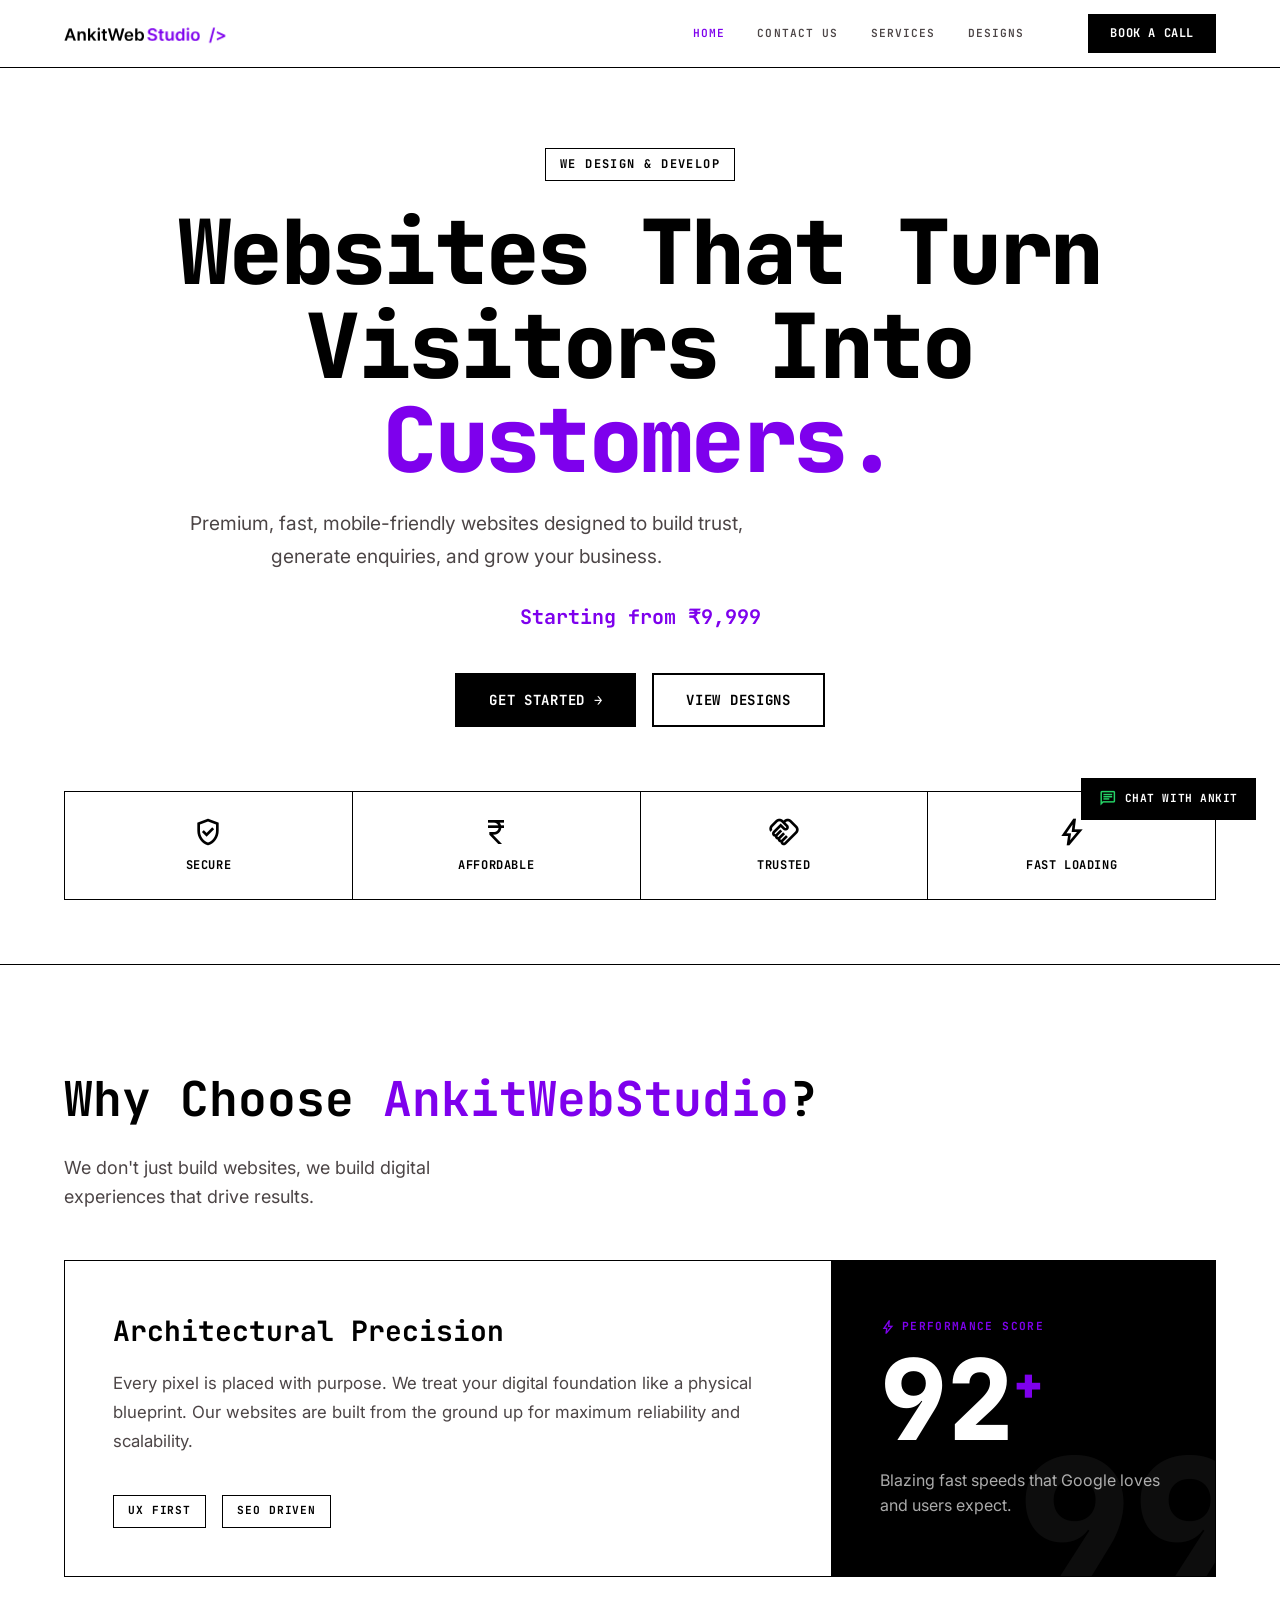
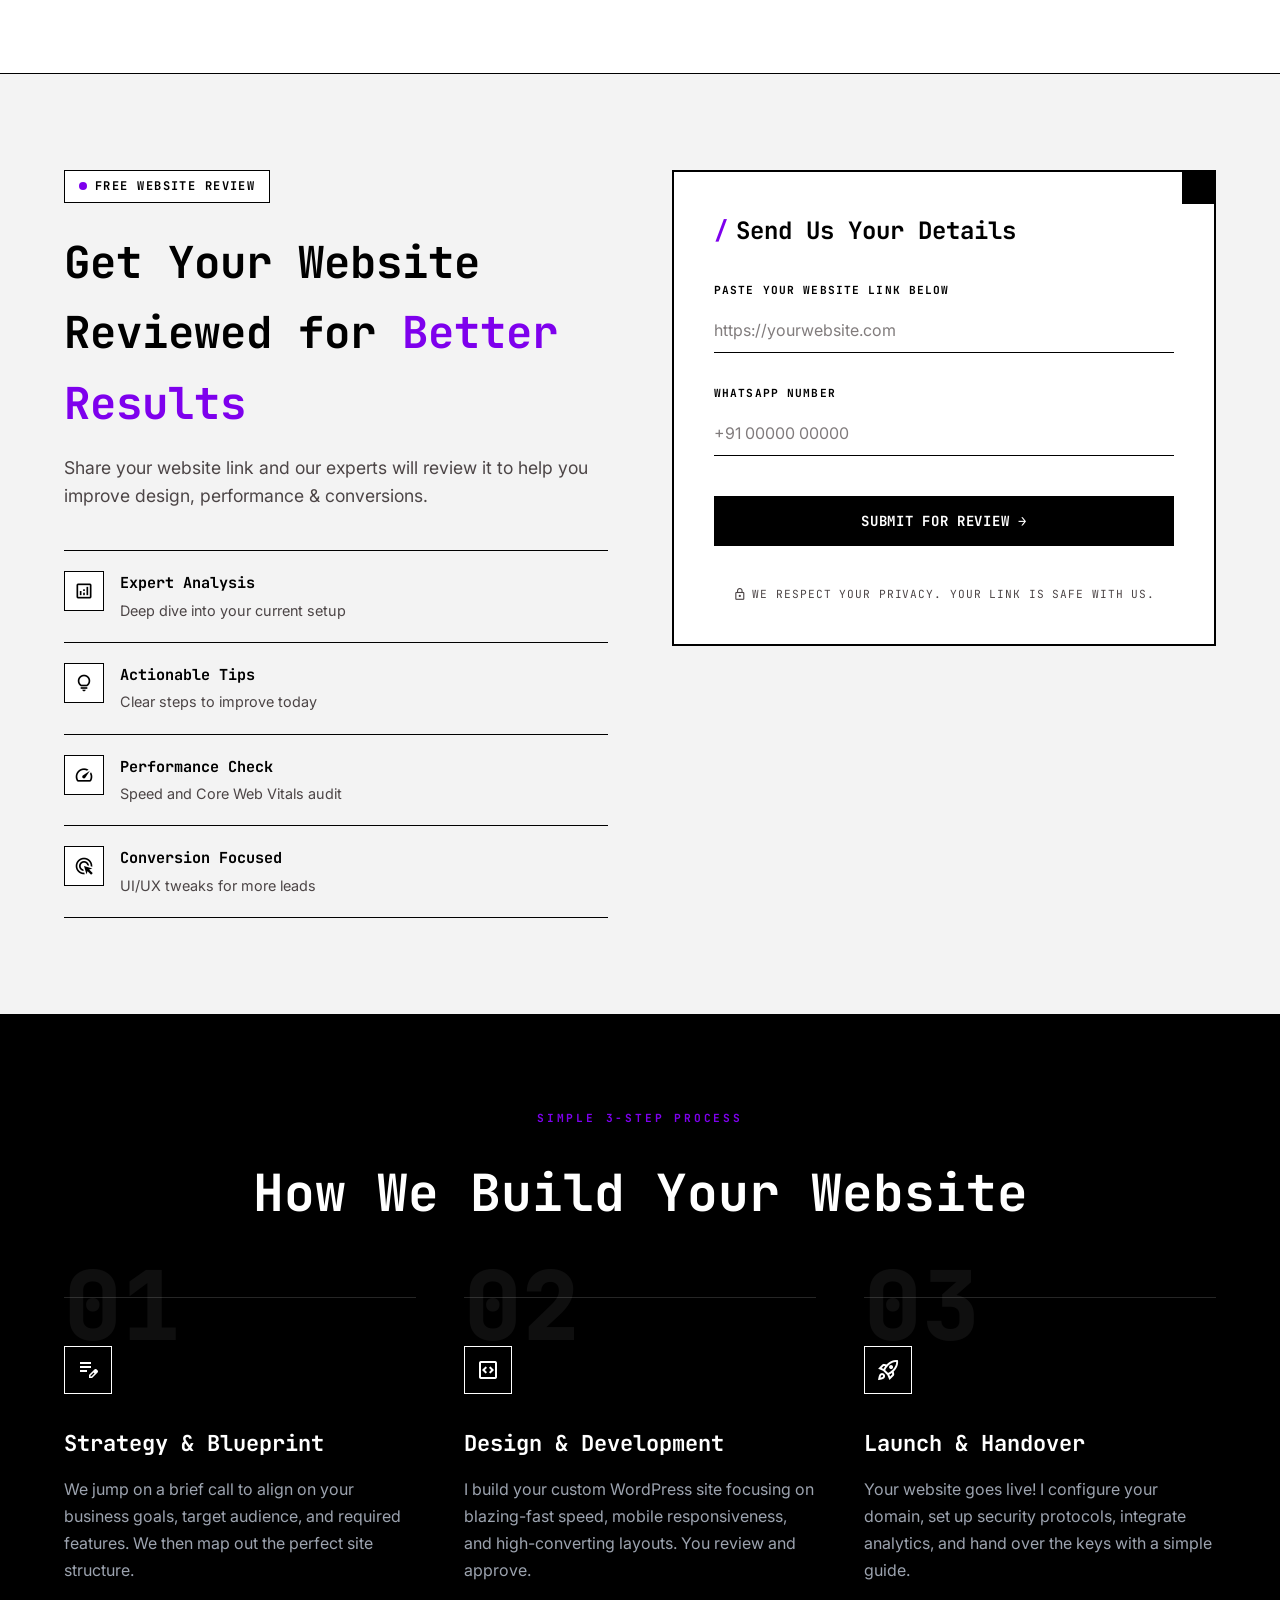
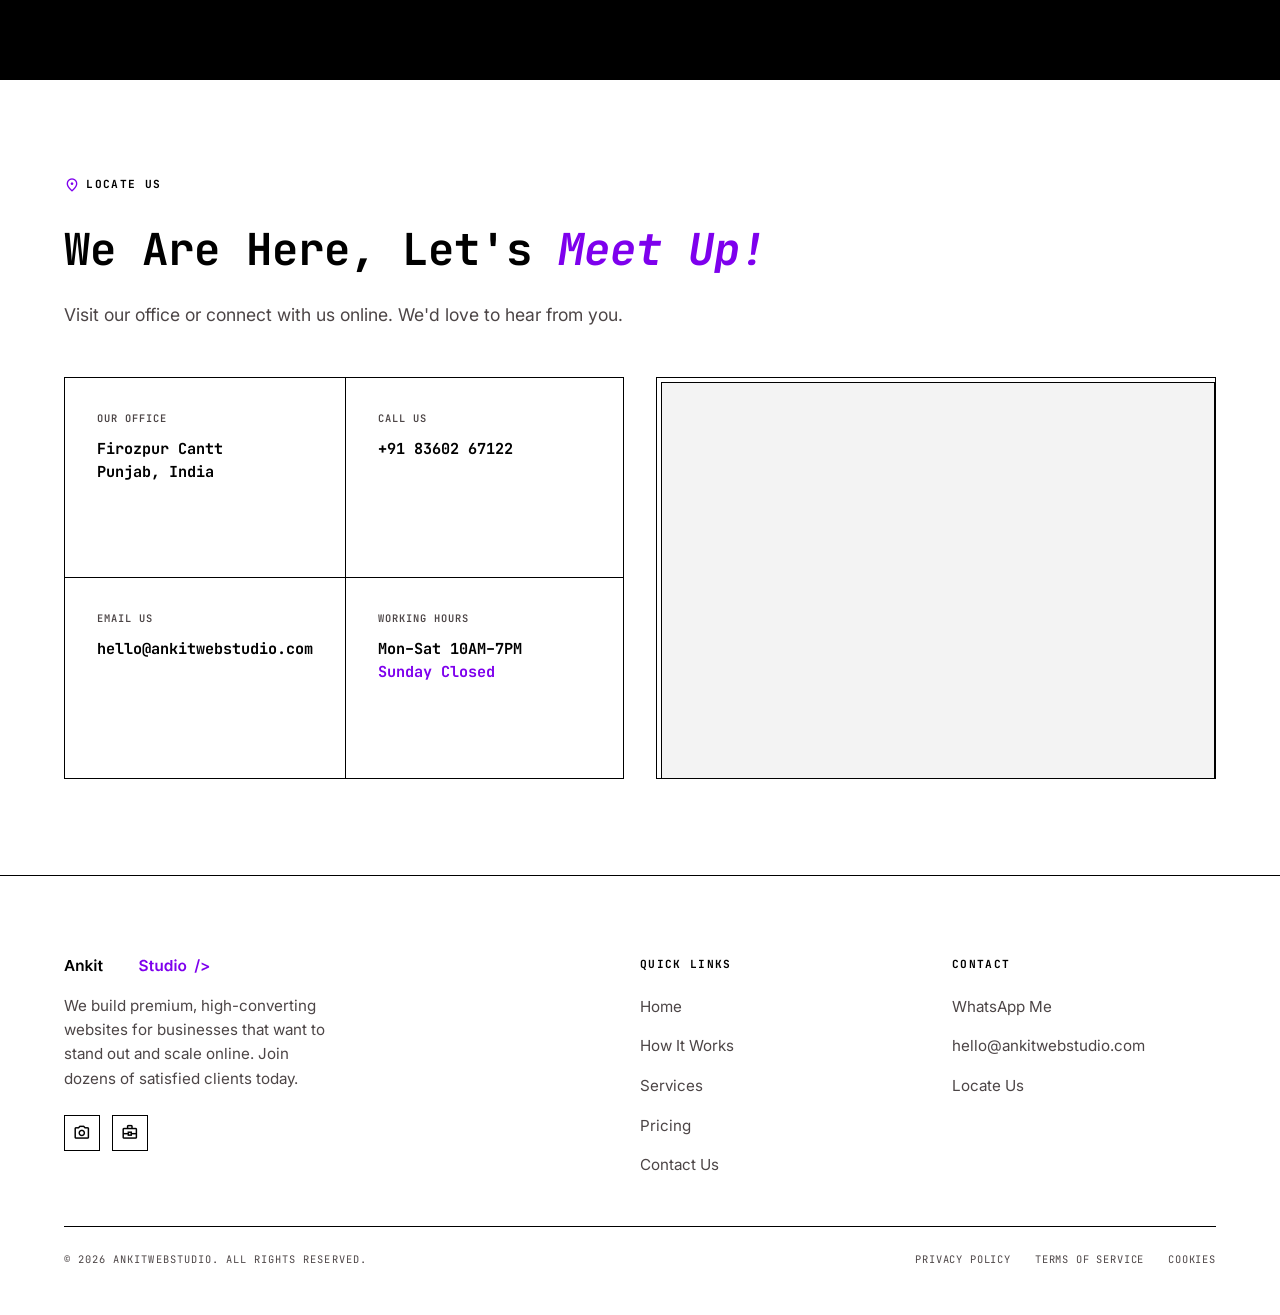
==== commit 4526d3d0: "yes" ====
--- a/index.html
+++ b/index.html
@@ -139,7 +139,7 @@
       <a href="contact.html">CONTACT US</a>
       <a href="services.html">SERVICES</a>
       <!--<a href="services.html#pricing">PRICING</a>!-->
-      <a href="projects.html">OUR PROJECTS</a>
+      <a href="projects.html">Designs</a>
     </nav>
     <a href="tel:+918360267122" class="btn-primary btn-sm header-cta">Book a Call</a>
     <button class="hamburger" id="menuToggle" aria-label="Open menu">
@@ -182,7 +182,7 @@
         <p class="hero-price">Starting from &#8377;9,999</p>
         <div class="hero-ctas">
           <a href="services.html#pricing" class="btn-primary">Get Started &rarr;</a>
-          <a href="projects.html" class="btn-secondary">Our Projects</a>
+          <a href="projects.html" class="btn-secondary">View Designs</a>
         </div>
       </div>
 
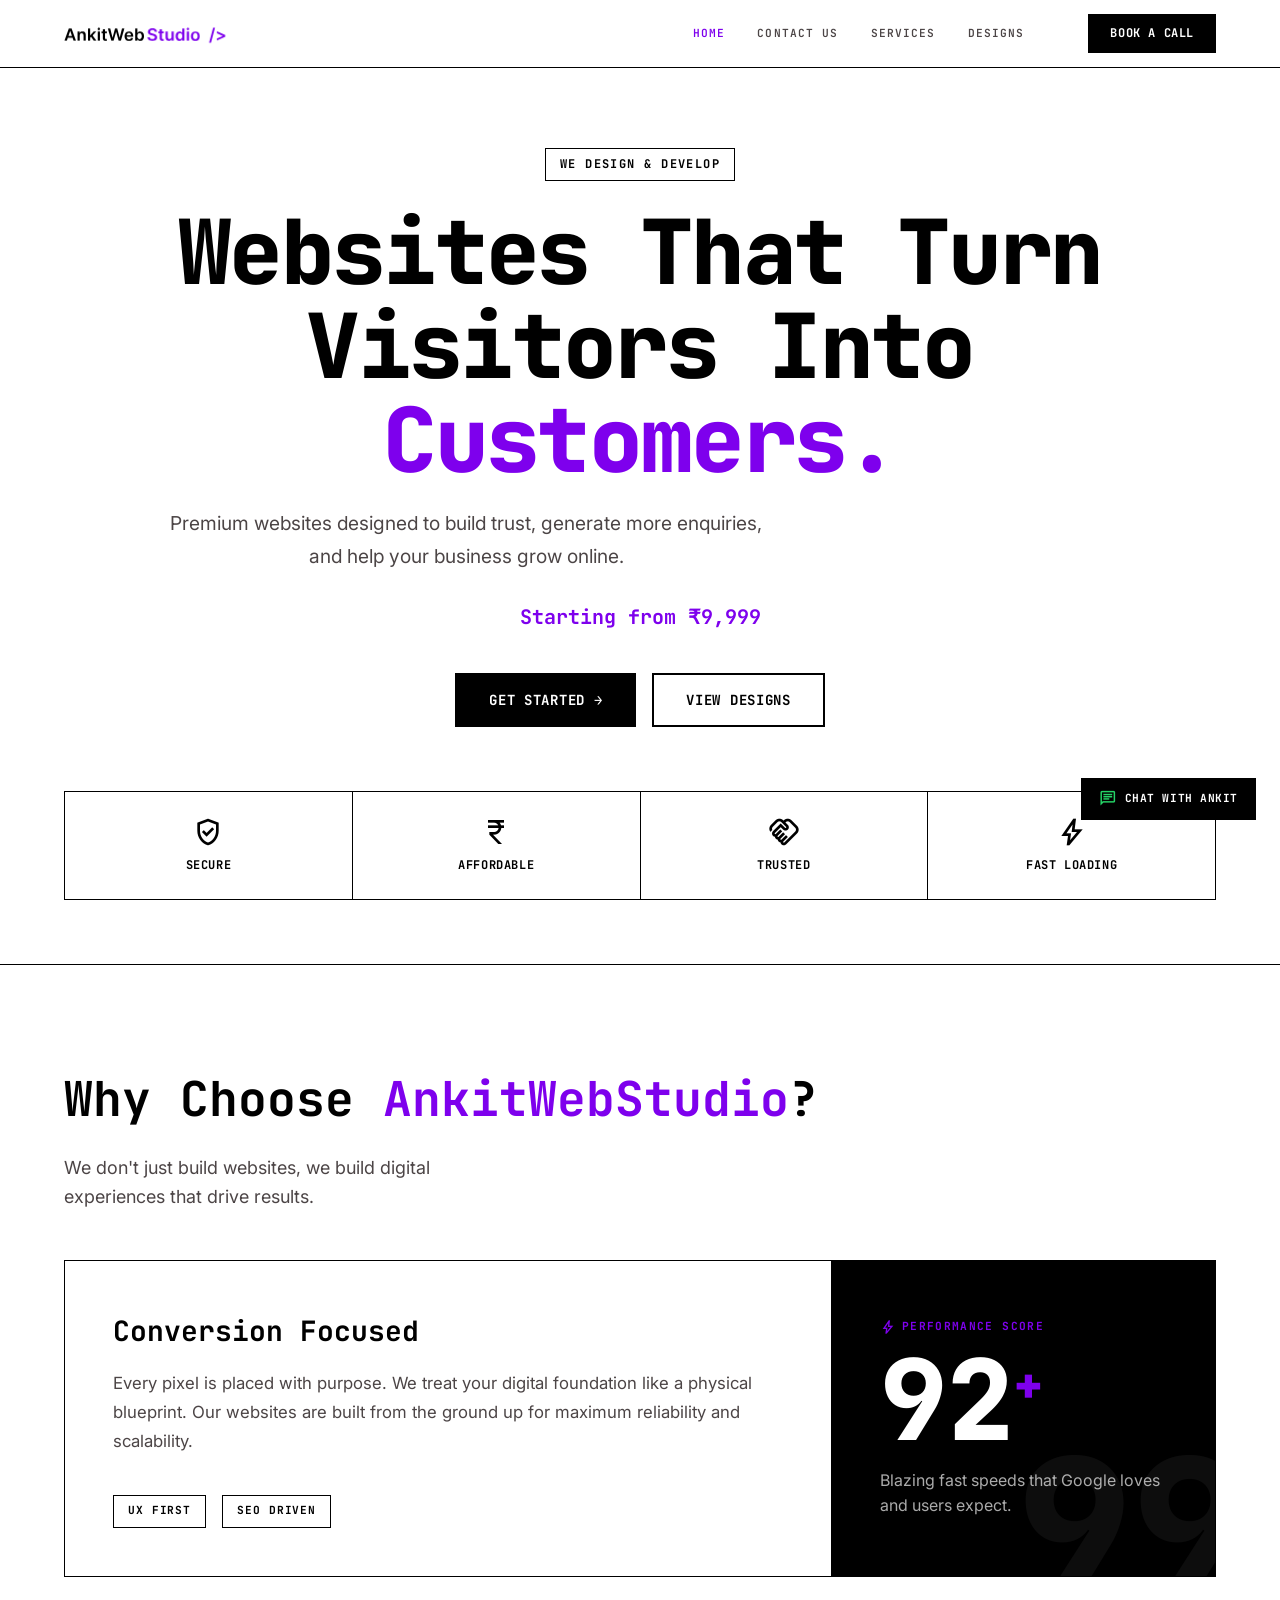
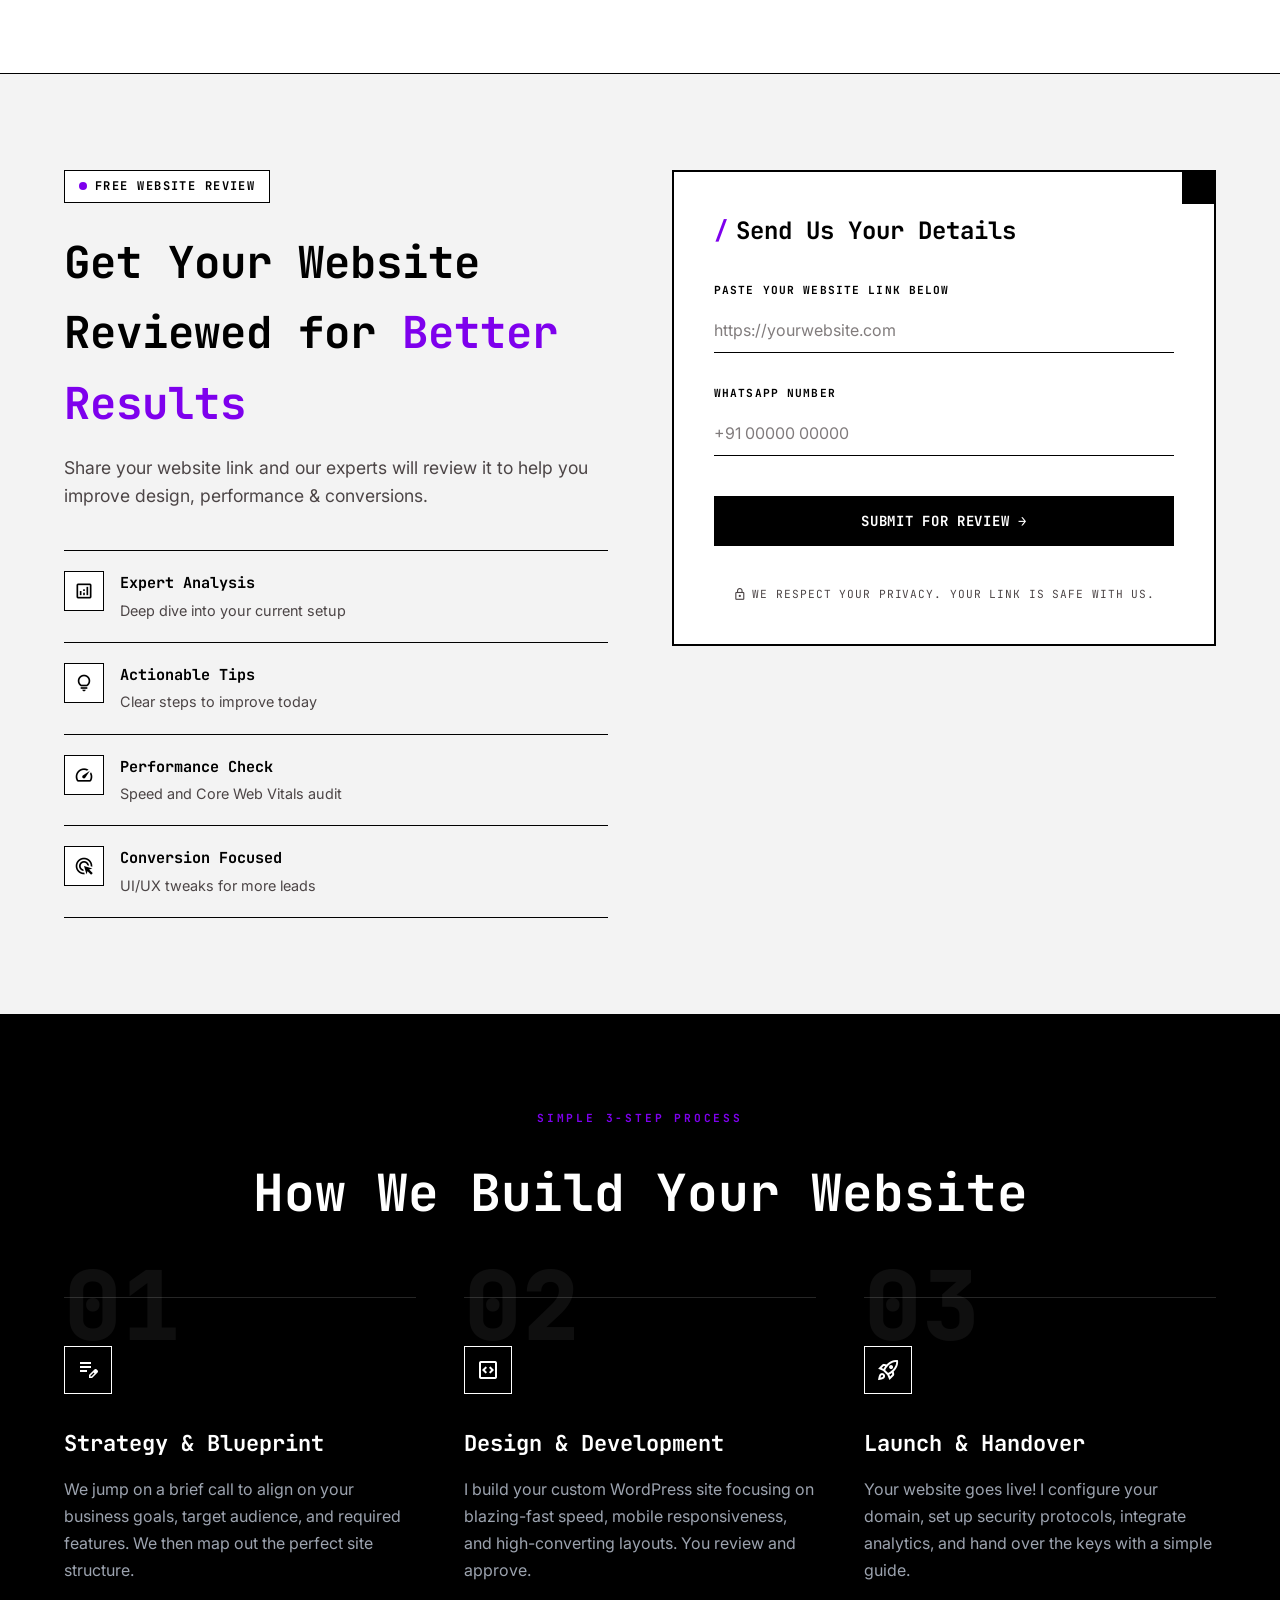
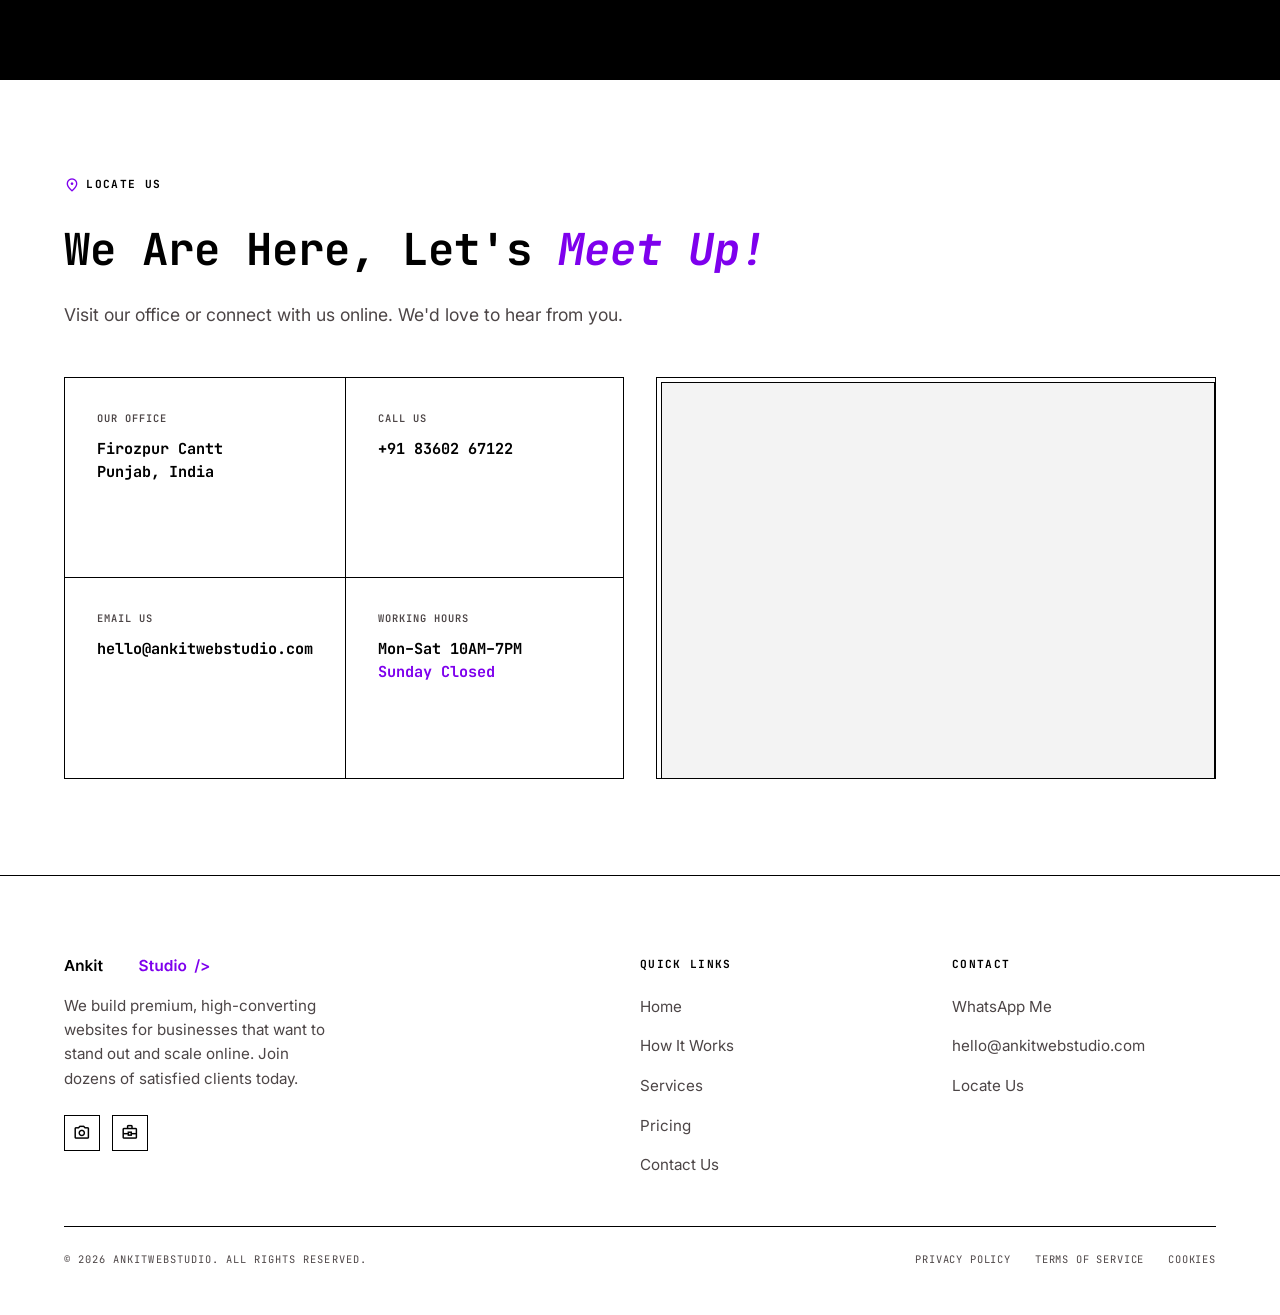
==== commit 179fba2b: "yes" ====
--- a/index.html
+++ b/index.html
@@ -178,7 +178,7 @@
       <div class="anim">
         <div class="eyebrow">WE DESIGN &amp; DEVELOP</div>
         <h1>Websites That Turn Visitors Into <span class="text-accent">Customers.</span></h1>
-        <p class="hero-sub">Premium, fast, mobile-friendly websites designed to build trust, generate enquiries, and grow your business.</p>
+        <p class="hero-sub">Premium websites designed to build trust, generate more enquiries, and help your business grow online.</p>
         <p class="hero-price">Starting from &#8377;9,999</p>
         <div class="hero-ctas">
           <a href="services.html#pricing" class="btn-primary">Get Started &rarr;</a>
@@ -218,7 +218,7 @@
     <div class="bento-grid anim" style="transition-delay:0.1s">
       <div class="bento-card wide">
         <div>
-          <h3>Architectural Precision</h3>
+          <h3>Conversion Focused</h3>
           <p>Every pixel is placed with purpose. We treat your digital foundation like a physical blueprint. Our websites are built from the ground up for maximum reliability and scalability.</p>
         </div>
         <div class="bento-tags">
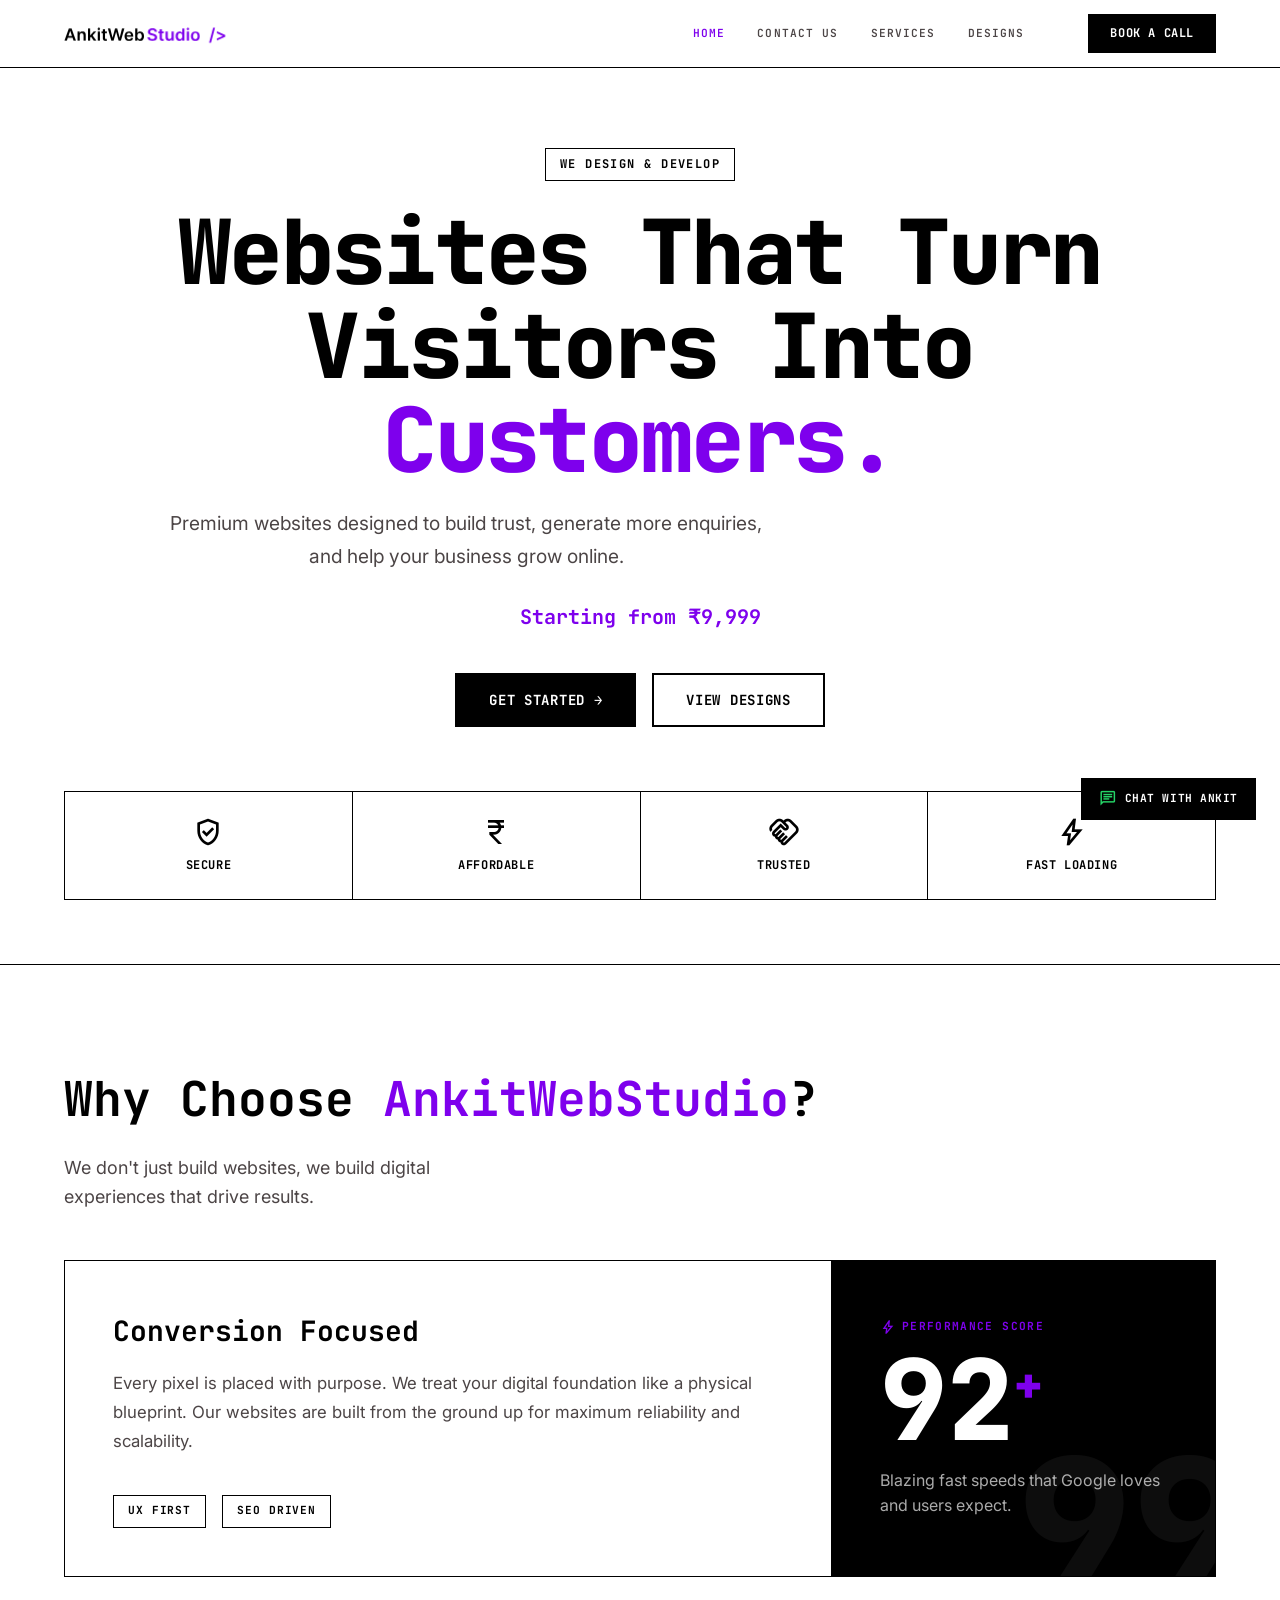
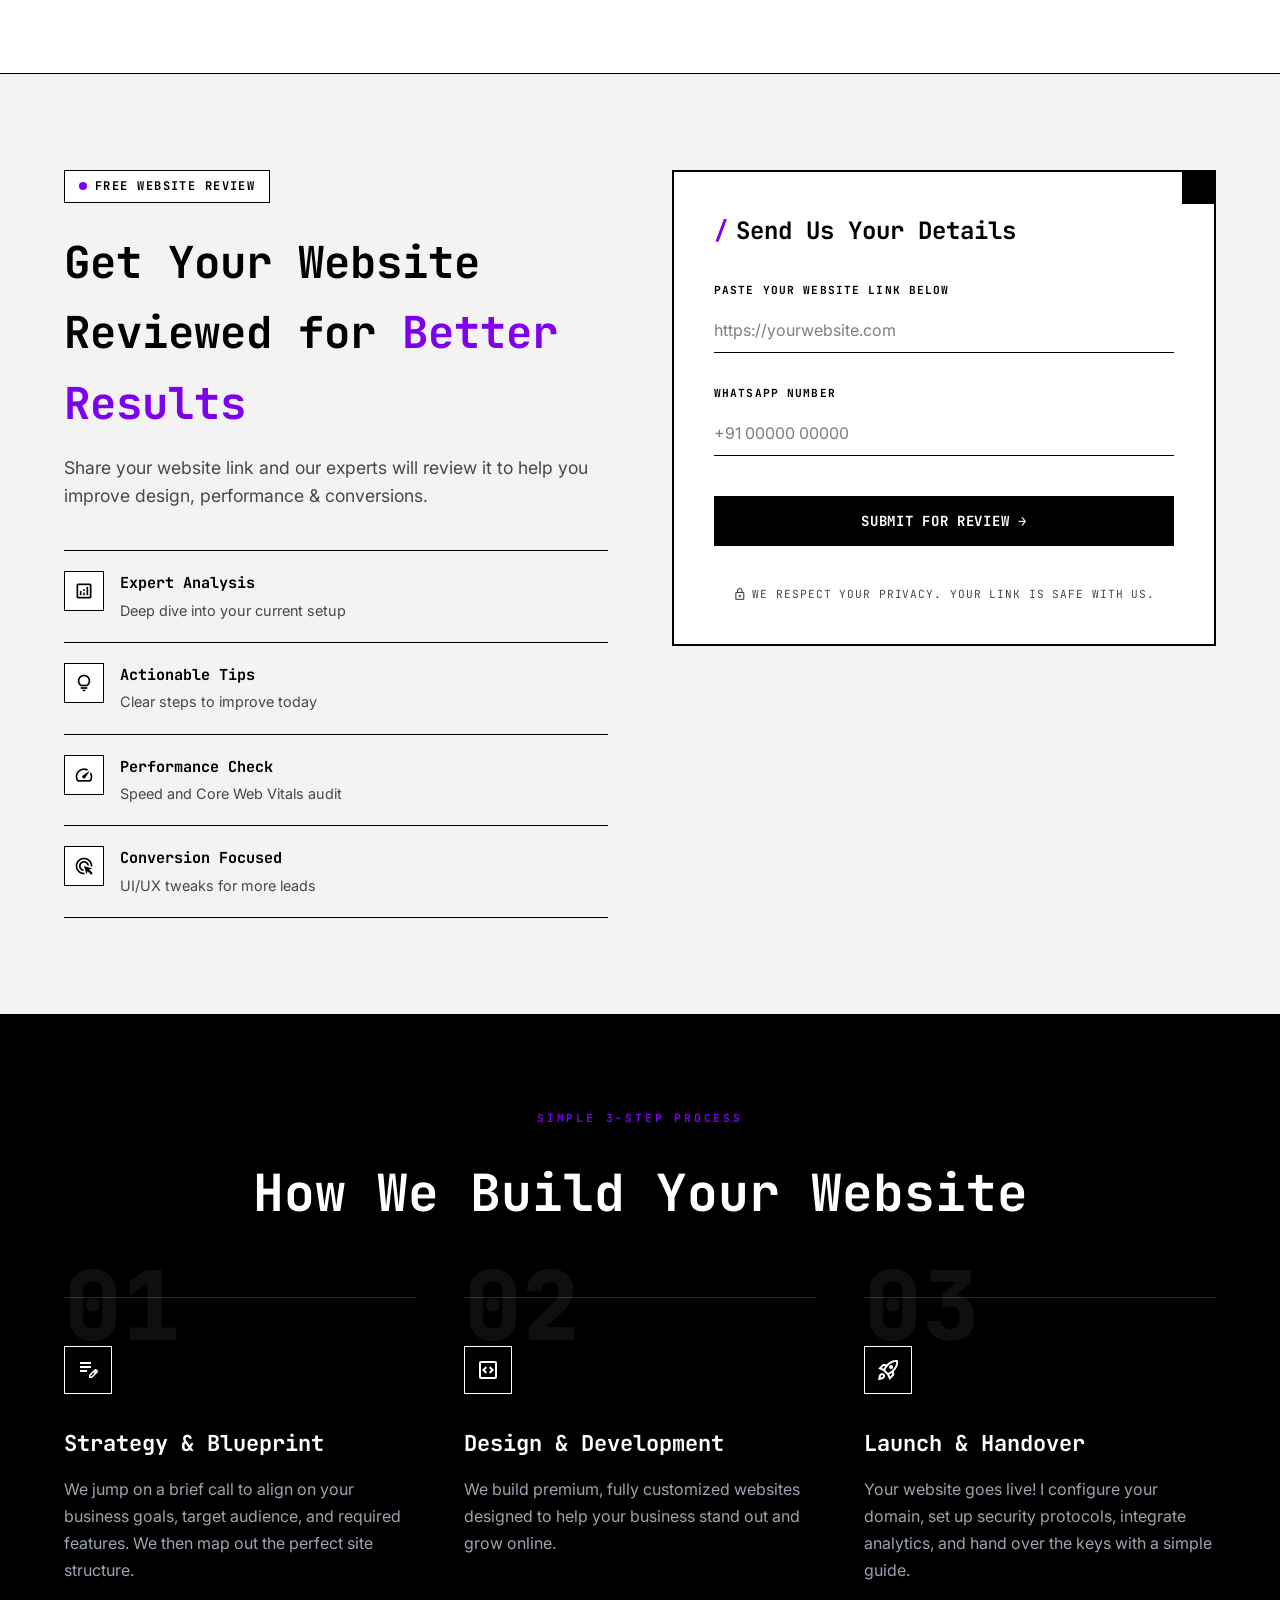
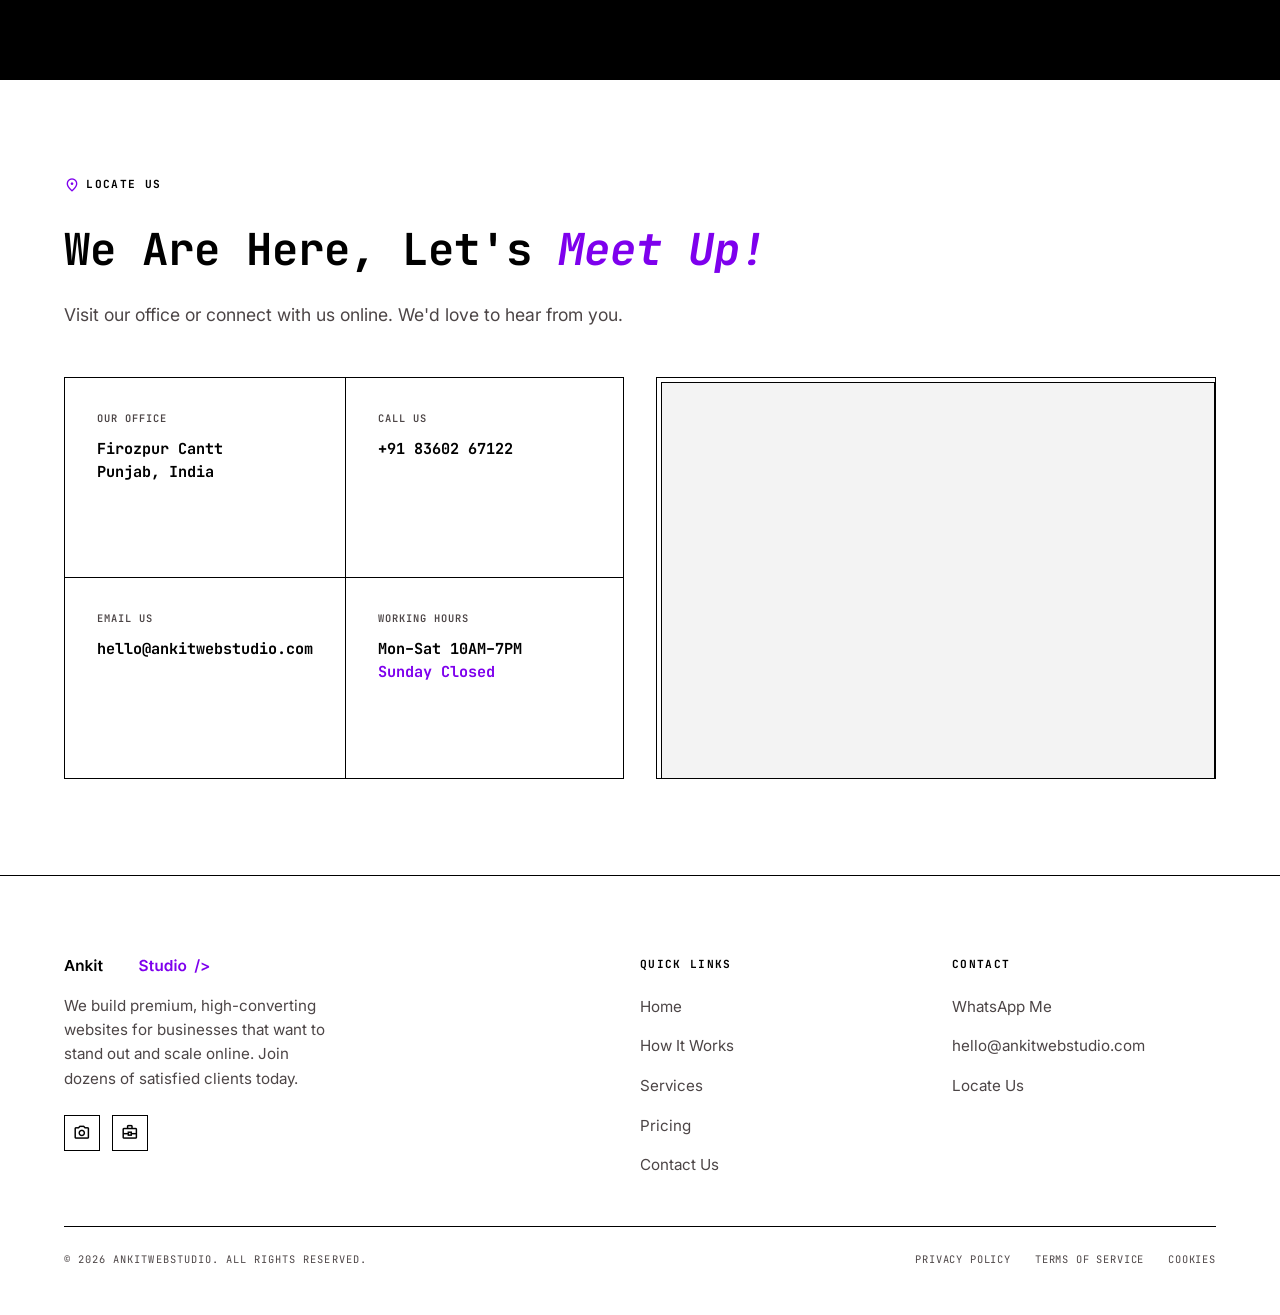
==== commit d486a8ce: "yes" ====
--- a/index.html
+++ b/index.html
@@ -308,7 +308,7 @@
           <div class="process-num">02</div>
           <div class="process-icon"><span class="material-symbols-outlined">code_blocks</span></div>
           <h3>Design &amp; Development</h3>
-          <p>I build your custom WordPress site focusing on blazing-fast speed, mobile responsiveness, and high-converting layouts. You review and approve.</p>
+          <p>We build premium, fully customized websites designed to help your business stand out and grow online.</p>
         </div>
         <div class="process-step anim" style="transition-delay:0.3s">
           <div class="process-num">03</div>
